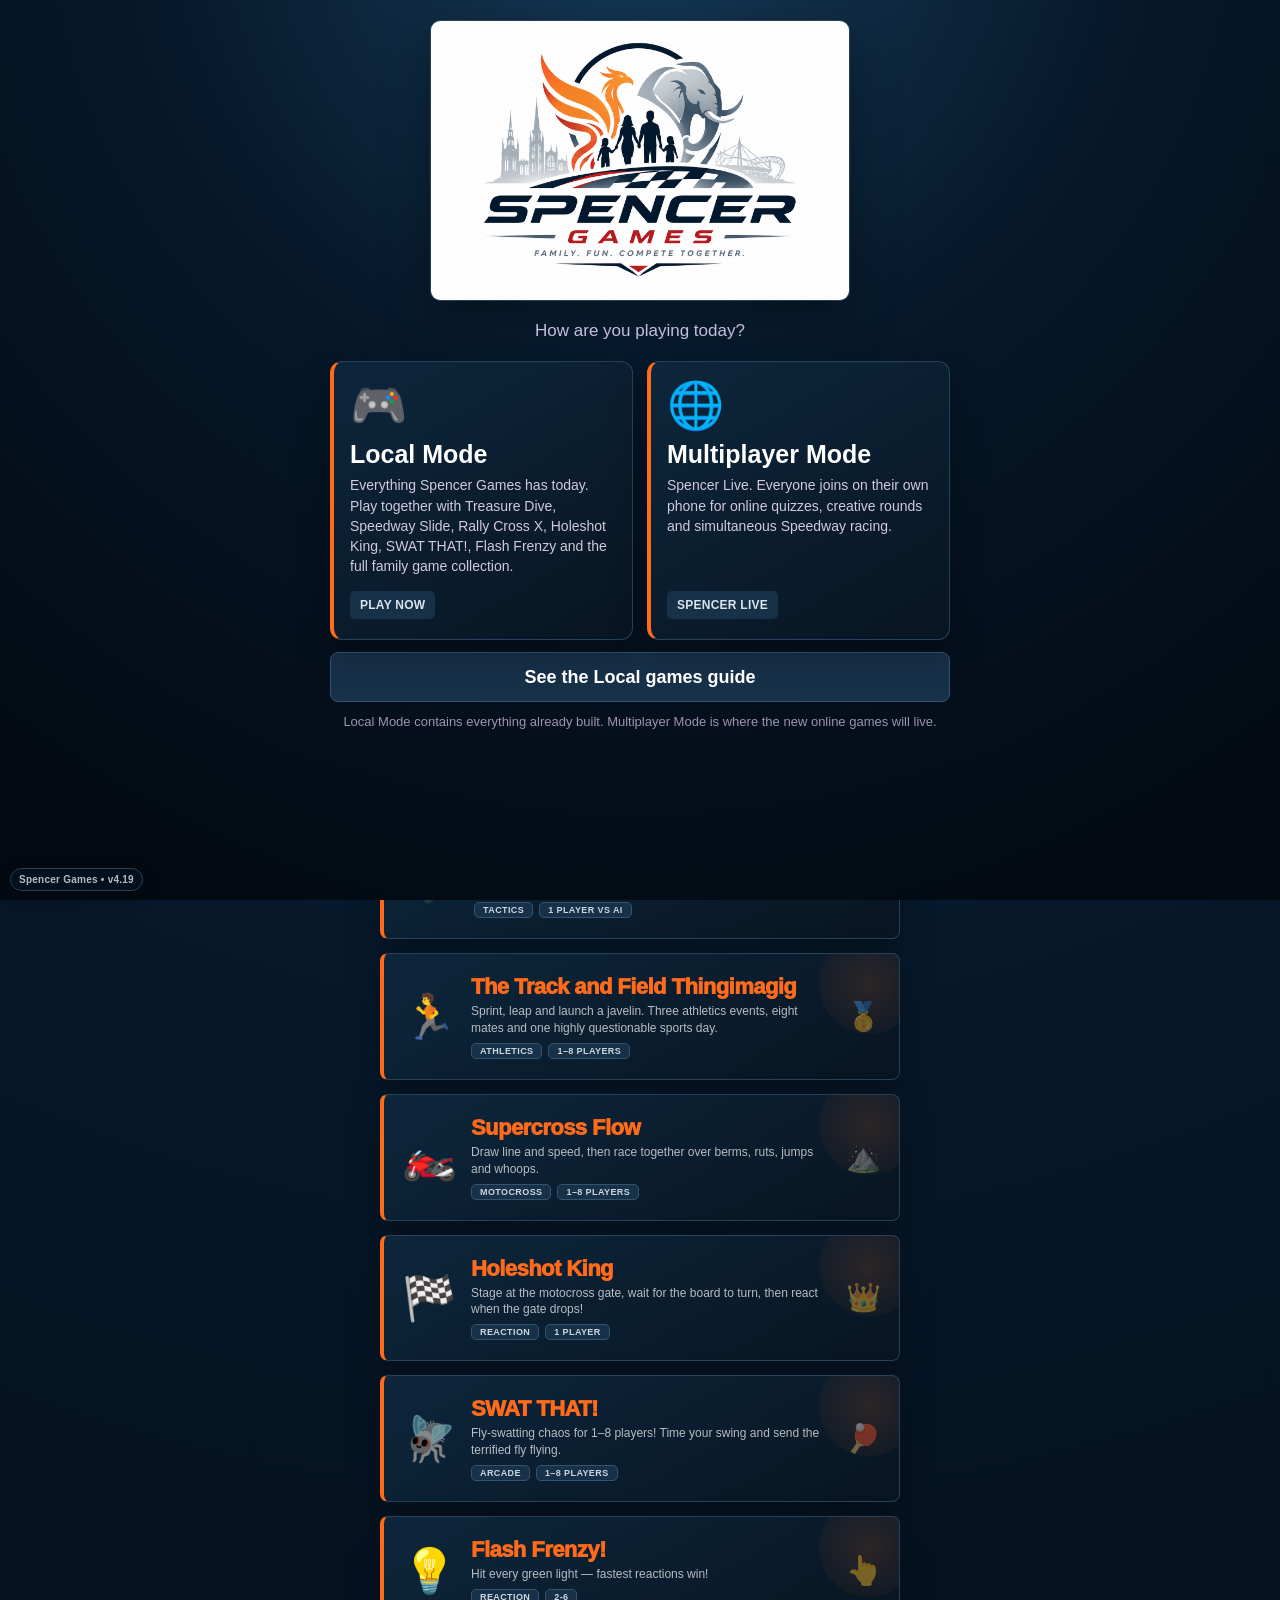
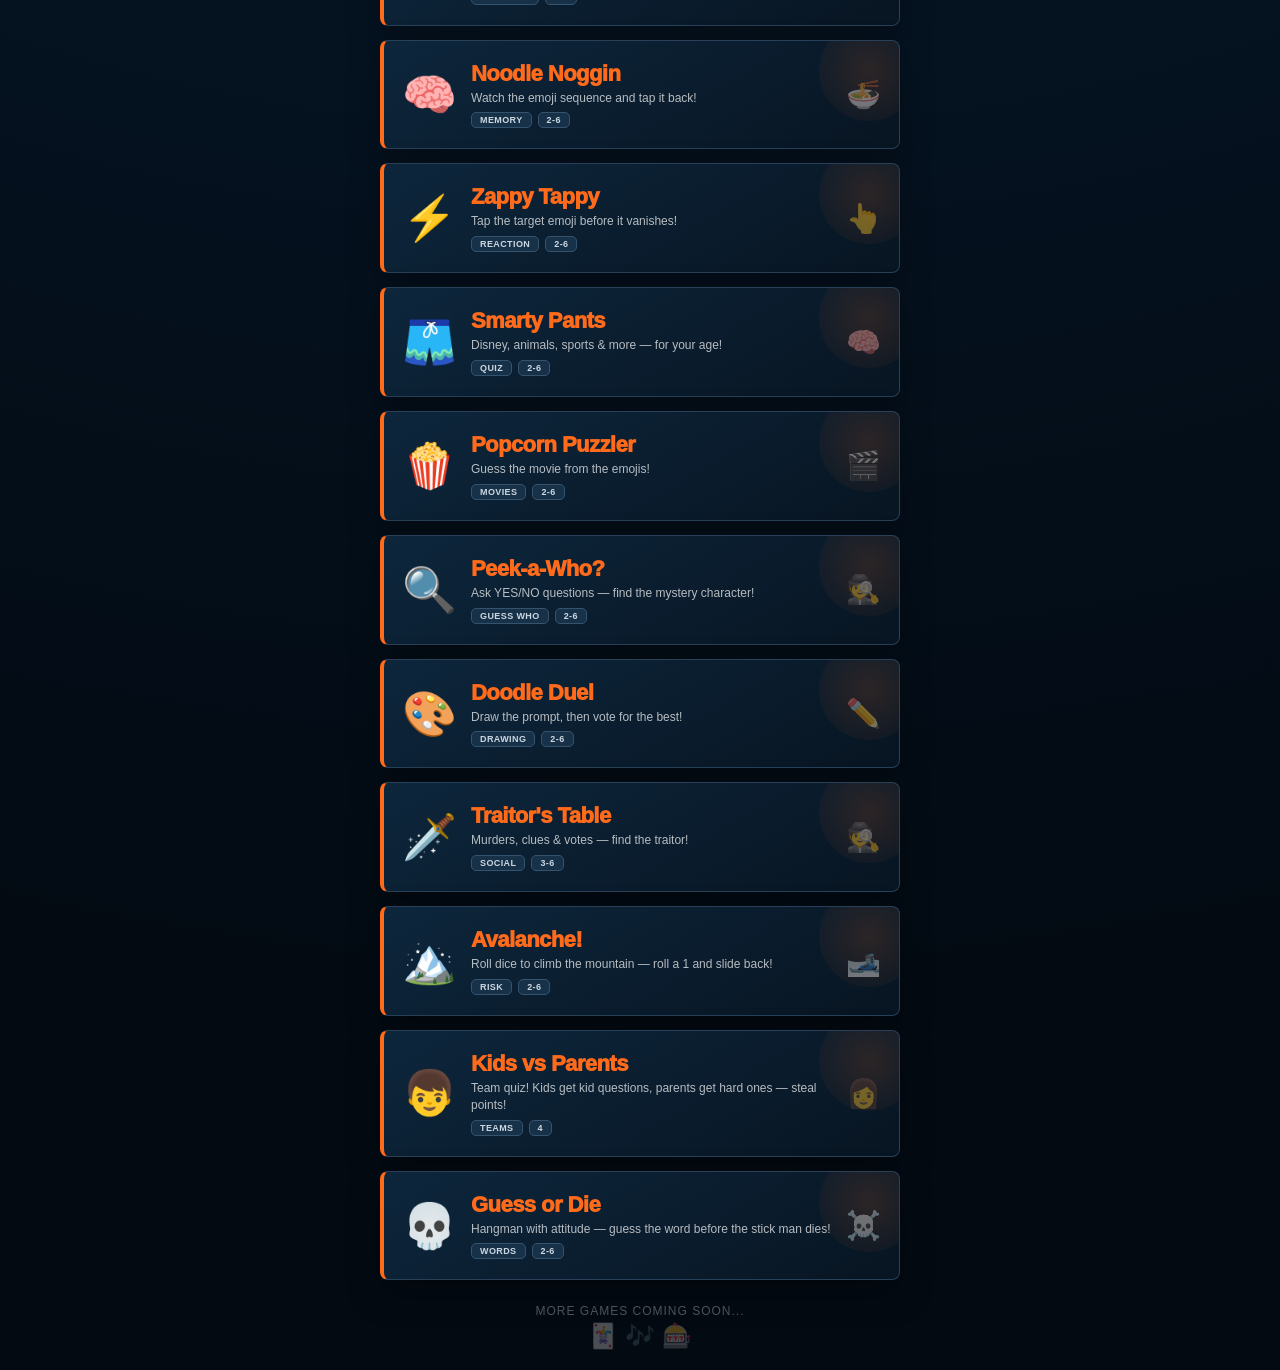
==== index.html @ 6707e75d "Add The Crucible optional nightmare ninth tank arena with elite AI and one-hit hull" ====
<!doctype html>
<html lang="en">
<head>
<meta charset="utf-8">
<meta name="viewport" content="width=device-width, initial-scale=1, viewport-fit=cover, user-scalable=no">
<meta name="apple-mobile-web-app-capable" content="yes">
<meta name="apple-mobile-web-app-status-bar-style" content="black-translucent">
<meta name="theme-color" content="#06182a">
<title>Spencer Games</title>
<style>
  html, body, #root { min-height: 100%; margin: 0; }
  html { background: #08051a; }
  body {
    min-height: 100vh;
    min-height: 100dvh;
    overflow-x: hidden;
    overscroll-behavior: none;
    -webkit-text-size-adjust: 100%;
    -webkit-tap-highlight-color: transparent;
    font-family: -apple-system, BlinkMacSystemFont, "Segoe UI", sans-serif;
  }
  button, input, textarea, select { font: inherit; }
  button { touch-action: manipulation; }
  #boot-status {
    position: fixed; inset: 0; display: grid; place-items: center;
    background: linear-gradient(180deg,#13072c,#08051a); color: white;
    z-index: 99999; font: 700 18px/1.4 -apple-system,BlinkMacSystemFont,"Segoe UI",sans-serif;
    text-align: center; padding: 24px;
  }
  #fatal-error {
    display: none; position: fixed; inset: 12px; overflow: auto; z-index: 100000;
    background: #2b0710; color: #fff; border: 2px solid #ff5a70; border-radius: 16px;
    padding: 18px; white-space: pre-wrap; font: 14px/1.45 ui-monospace,SFMono-Regular,Menlo,monospace;
  }
</style>

<style id="bb-guide-styles">
#bb-welcome,#bb-help-modal{position:fixed;inset:0;z-index:200000;background:linear-gradient(180deg,#13072c,#08051a 58%,#05030f);color:#fff;font-family:-apple-system,BlinkMacSystemFont,"Segoe UI",sans-serif;overflow:auto;padding:max(20px,env(safe-area-inset-top)) 16px max(28px,env(safe-area-inset-bottom))}
#bb-welcome * ,#bb-help-modal *{box-sizing:border-box}
.bb-guide-inner{max-width:620px;margin:0 auto}
.bb-guide-logo{text-align:center;font-weight:1000;font-size:clamp(38px,10vw,64px);letter-spacing:-2px;line-height:.95;margin:14px 0 8px}.bb-guide-logo span{color:#FFD740}
.bb-welcome-logo{display:block;width:min(100%,420px);height:auto;margin:0 auto 18px;border-radius:18px;box-shadow:0 8px 30px rgba(0,0,0,.38)}
.bb-guide-sub{text-align:center;color:#c7bddc;font-size:17px;line-height:1.45;margin:0 auto 18px;max-width:520px}
.bb-guide-card{background:rgba(255,255,255,.08);border:1px solid rgba(255,255,255,.12);border-radius:22px;padding:16px;margin:12px 0;box-shadow:0 12px 35px rgba(0,0,0,.25)}
.bb-guide-card h2,.bb-guide-card h3{margin:0 0 8px}.bb-guide-card p{color:#d4cce3;line-height:1.45;margin:6px 0}
.bb-how-grid{display:grid;grid-template-columns:repeat(3,1fr);gap:8px;text-align:center}.bb-how{background:rgba(255,255,255,.06);padding:12px 8px;border-radius:15px;font-size:13px;line-height:1.3}.bb-how b{display:block;color:#FFD740;margin:5px 0;font-size:14px}.bb-how .e{font-size:28px}
.bb-game-list{display:grid;gap:9px}.bb-game-rule{border-radius:16px;padding:12px;background:rgba(255,255,255,.055);border:1px solid rgba(255,255,255,.08)}.bb-game-rule strong{font-size:16px}.bb-game-rule small{display:block;color:#bdb4cd;margin-top:4px;line-height:1.35}
.bb-guide-btn{display:block;width:100%;border:0;border-radius:17px;padding:15px 16px;font:900 18px/1 -apple-system,BlinkMacSystemFont,"Segoe UI",sans-serif;cursor:pointer;touch-action:manipulation}.bb-guide-primary{background:linear-gradient(135deg,#FFD740,#FF8C00);color:#211300;box-shadow:0 8px 24px rgba(255,174,0,.25)}.bb-guide-secondary{background:#302447;color:#fff;margin-top:9px}
#bb-help-button{position:fixed;right:13px;bottom:max(13px,env(safe-area-inset-bottom));z-index:150000;width:48px;height:48px;border-radius:50%;border:2px solid rgba(255,255,255,.22);background:#6f3dd1;color:#fff;font:1000 24px/1 -apple-system,BlinkMacSystemFont,"Segoe UI",sans-serif;box-shadow:0 8px 24px rgba(0,0,0,.35);touch-action:manipulation}
.bb-close-row{position:sticky;top:0;display:flex;justify-content:flex-end;z-index:2}.bb-close{width:auto;padding:10px 14px;background:#3b2d55;color:#fff;font-size:15px}
 .bb-guide-note{font-size:13px;text-align:center;color:#9e94af;margin-top:12px}
.bb-mode-grid{display:grid;grid-template-columns:1fr 1fr;gap:14px;margin:18px 0 12px}.bb-mode-card{border:1px solid rgba(255,255,255,.14);border-radius:24px;padding:20px 16px;background:rgba(255,255,255,.07);color:#fff;text-align:left;cursor:pointer;min-height:190px;display:flex;flex-direction:column;justify-content:space-between;box-shadow:0 12px 36px rgba(0,0,0,.24)}.bb-mode-card:active{transform:scale(.985)}.bb-mode-icon{font-size:46px;line-height:1}.bb-mode-card h2{font-size:25px;margin:12px 0 6px}.bb-mode-card p{font-size:14px;line-height:1.45;color:#d2c9df;margin:0}.bb-mode-card.local{background:linear-gradient(145deg,rgba(0,212,255,.17),rgba(84,104,255,.16));border-color:rgba(71,196,255,.35)}.bb-mode-card.live{background:linear-gradient(145deg,rgba(255,215,64,.17),rgba(255,107,0,.15));border-color:rgba(255,190,64,.35)}.bb-mode-pill{display:inline-block;align-self:flex-start;margin-top:14px;border-radius:999px;padding:7px 10px;font-size:12px;font-weight:900;letter-spacing:.25px;background:rgba(255,255,255,.1)}
#bb-live-shell{display:none;position:fixed;inset:0;z-index:210000;background:linear-gradient(180deg,#13072c,#08051a 58%,#05030f);color:#fff;font-family:-apple-system,BlinkMacSystemFont,"Segoe UI",sans-serif;overflow:auto;padding:max(20px,env(safe-area-inset-top)) 16px max(28px,env(safe-area-inset-bottom))}#bb-live-shell *{box-sizing:border-box}.bb-live-hero{text-align:center;padding:8px 0 6px}.bb-live-mark{font-size:64px}.bb-live-title{font-size:clamp(36px,9vw,58px);font-weight:1000;letter-spacing:-1.5px;margin:8px 0 4px}.bb-live-title span{color:#FFD740}.bb-live-sub{color:#c7bddc;line-height:1.45;max-width:520px;margin:0 auto 18px}.bb-live-actions{display:grid;gap:10px}.bb-live-action{border-radius:18px;padding:16px;background:rgba(255,255,255,.07);border:1px solid rgba(255,255,255,.12)}.bb-live-action strong{display:block;font-size:18px;margin-bottom:4px}.bb-live-action small{color:#bfb5d0;line-height:1.4}.bb-soon{display:inline-block;background:#FFD740;color:#211300;font-weight:1000;border-radius:999px;padding:6px 10px;font-size:12px;margin-bottom:8px}
.bb-live-launch-grid{display:grid;grid-template-columns:1fr 1fr;gap:12px;margin-top:14px}.bb-live-launch{min-height:180px;border:1px solid rgba(255,255,255,.14);border-radius:20px;padding:18px;color:#fff;text-align:left;display:flex;flex-direction:column;align-items:flex-start;cursor:pointer}.bb-live-launch.host{background:linear-gradient(145deg,rgba(0,212,255,.2),rgba(84,104,255,.2))}.bb-live-launch.join{background:linear-gradient(145deg,rgba(255,215,64,.2),rgba(255,107,0,.18))}.bb-live-launch.speedway{grid-column:1/-1;min-height:132px;background:linear-gradient(145deg,rgba(255,107,26,.18),rgba(10,42,68,.55));border-color:rgba(255,107,26,.32)}.bb-live-launch-icon{font-size:38px}.bb-live-launch strong{font-size:21px;margin:9px 0 5px}.bb-live-launch small{color:#d2c9df;line-height:1.4;flex:1}.bb-live-launch b{margin-top:12px;font-size:13px;letter-spacing:.6px}
@media(max-width:560px){.bb-mode-grid,.bb-live-launch-grid{grid-template-columns:1fr}.bb-mode-card{min-height:155px}.bb-live-launch{min-height:145px}}
@media(max-width:430px){.bb-how-grid{grid-template-columns:1fr}.bb-how{display:grid;grid-template-columns:38px 90px 1fr;text-align:left;align-items:center}.bb-how b{margin:0}}
</style>


<style id="sg-intro-styles">
/* Spencer Games studio-style startup ident. Plays once per browser session. */
#sg-intro{
  position:fixed;inset:0;z-index:300000;display:grid;place-items:center;
  overflow:hidden;background:
    radial-gradient(circle at 29% 36%,rgba(255,118,0,.18),transparent 29%),
    radial-gradient(circle at 69% 42%,rgba(122,162,194,.13),transparent 31%),
    radial-gradient(circle at 50% 50%,#17243a 0%,#0a1222 43%,#03070f 100%);
  opacity:0;visibility:hidden;color:#fff;
  font-family:-apple-system,BlinkMacSystemFont,"Segoe UI",sans-serif;
}
#sg-intro.sg-intro-play{
  opacity:1;visibility:visible;
  animation:sgIntroOut .62s cubic-bezier(.55,.02,.35,1) 2.82s forwards;
}
#sg-intro::before{
  content:"";position:absolute;inset:-25%;opacity:.16;transform:perspective(600px) rotateX(67deg) translateY(22%);
  background-image:
    linear-gradient(rgba(255,255,255,.08) 1px,transparent 1px),
    linear-gradient(90deg,rgba(255,255,255,.08) 1px,transparent 1px);
  background-size:42px 42px;
  -webkit-mask-image:linear-gradient(to bottom,transparent,black 36%,black 72%,transparent);
  mask-image:linear-gradient(to bottom,transparent,black 36%,black 72%,transparent);
}
.sg-intro-stage{
  position:relative;width:min(92vw,860px);display:flex;flex-direction:column;align-items:center;
  transform:translateY(-1vh);isolation:isolate;
}
.sg-intro-logo{
  width:min(88vw,760px);height:auto;display:block;position:relative;z-index:4;
  opacity:0;clip-path:inset(0 100% 0 0);filter:blur(8px) drop-shadow(0 18px 28px rgba(0,0,0,.48));
}
.sg-intro-play .sg-intro-logo{
  animation:sgLogoReveal .86s cubic-bezier(.16,.78,.22,1) .68s forwards;
}
.sg-intro-tagline{
  position:relative;z-index:5;margin-top:clamp(12px,2.1vw,22px);padding-left:.34em;
  font-weight:800;font-size:clamp(10px,1.65vw,15px);letter-spacing:.34em;color:rgba(238,245,255,.84);
  white-space:nowrap;opacity:0;transform:translateY(8px);
  text-shadow:0 2px 14px rgba(0,0,0,.65);
}
.sg-intro-play .sg-intro-tagline{animation:sgTagIn .52s ease 1.48s forwards}
.sg-intro-line{
  position:absolute;z-index:6;left:-35vw;top:50%;width:28vw;min-width:220px;height:4px;border-radius:999px;
  background:linear-gradient(90deg,transparent,rgba(255,255,255,.95) 35%,#ff8b21 62%,#fff 82%,transparent);
  box-shadow:0 0 9px rgba(255,255,255,.95),0 0 28px rgba(255,112,0,.8),0 0 58px rgba(255,74,0,.35);
  transform:skewX(-24deg);opacity:0;
}
.sg-intro-play .sg-intro-line{animation:sgRaceLine .72s cubic-bezier(.08,.7,.18,1) .24s forwards}
.sg-intro-line::after{
  content:"";position:absolute;right:7%;top:-7px;width:34%;height:18px;border-radius:50%;
  background:rgba(255,125,20,.36);filter:blur(12px);
}
.sg-phoenix-flare,.sg-elephant-flare{
  position:absolute;z-index:2;border-radius:50%;pointer-events:none;opacity:0;filter:blur(16px);
}
.sg-phoenix-flare{
  left:17%;top:10%;width:38%;aspect-ratio:1;
  background:radial-gradient(circle,rgba(255,148,31,.52) 0%,rgba(255,76,0,.2) 35%,transparent 70%);
}
.sg-elephant-flare{
  right:12%;top:8%;width:36%;aspect-ratio:1;
  background:radial-gradient(circle,rgba(157,200,231,.3) 0%,rgba(75,121,163,.11) 39%,transparent 72%);
}
.sg-intro-play .sg-phoenix-flare{animation:sgFlare 1.05s ease .57s forwards}
.sg-intro-play .sg-elephant-flare{animation:sgFlare 1.05s ease .7s forwards}
.sg-intro-track{
  width:min(64vw,520px);height:2px;margin-top:clamp(12px,2vw,18px);position:relative;z-index:5;
  background:linear-gradient(90deg,transparent,rgba(255,255,255,.18),rgba(255,82,42,.64),rgba(255,255,255,.18),transparent);
  transform:scaleX(0);opacity:0;
}
.sg-intro-play .sg-intro-track{animation:sgTrackIn .52s ease 1.66s forwards}
@keyframes sgRaceLine{
  0%{left:-38vw;opacity:0;transform:skewX(-24deg) scaleX(.4)}
  12%{opacity:1}
  100%{left:112vw;opacity:0;transform:skewX(-24deg) scaleX(1.25)}
}
@keyframes sgLogoReveal{
  0%{opacity:0;clip-path:inset(0 100% 0 0);transform:scale(.965);filter:blur(8px) drop-shadow(0 18px 28px rgba(0,0,0,.48))}
  45%{opacity:1}
  100%{opacity:1;clip-path:inset(0 0 0 0);transform:scale(1);filter:drop-shadow(0 18px 28px rgba(0,0,0,.48))}
}
@keyframes sgTagIn{to{opacity:1;transform:translateY(0)}}
@keyframes sgTrackIn{to{opacity:1;transform:scaleX(1)}}
@keyframes sgFlare{
  0%{opacity:0;transform:scale(.35)}
  38%{opacity:1;transform:scale(1.03)}
  100%{opacity:.18;transform:scale(1.3)}
}
@keyframes sgIntroOut{
  0%{opacity:1;visibility:visible;transform:scale(1)}
  100%{opacity:0;visibility:hidden;transform:scale(1.035)}
}
@media(max-width:520px){
  .sg-intro-stage{width:96vw}.sg-intro-logo{width:94vw}.sg-intro-tagline{letter-spacing:.23em;padding-left:.23em}
}
@media(prefers-reduced-motion:reduce){
  #sg-intro.sg-intro-play{animation:sgIntroOut .2s linear .75s forwards}
  .sg-intro-play .sg-intro-logo{animation:sgSimpleIn .18s linear .06s forwards}
  .sg-intro-play .sg-intro-tagline{animation:sgTagIn .15s linear .16s forwards}
  .sg-intro-play .sg-intro-track{animation:sgTrackIn .15s linear .16s forwards}
  .sg-intro-line,.sg-phoenix-flare,.sg-elephant-flare{display:none}
  @keyframes sgSimpleIn{to{opacity:1;clip-path:inset(0);transform:none;filter:drop-shadow(0 14px 24px rgba(0,0,0,.42))}}
}
</style>

<style id="td-party-styles">

/* Treasure Dive v4.18 party experience. All styles deliberately scoped. */
.tdp-shell{min-height:100dvh;background:radial-gradient(circle at 50% -10%,#155978,#062942 50%,#041525);color:white;font-family:'Fredoka',system-ui,sans-serif;padding:clamp(12px,3vw,22px);padding-bottom:max(32px,env(safe-area-inset-bottom))}
.tdp-wrap{max-width:650px;margin:auto}.tdp-shell *{box-sizing:border-box}.tdp-header{text-align:center;margin:4px 0 14px}.tdp-header h1,.tdp-modes h1{font-family:'Lilita One',system-ui;font-size:clamp(25px,5vw,35px);color:#ffd447;margin:0}.tdp-header h1 span{color:#93f5ff}.tdp-header small{font-size:12px;color:#a8d6e4;font-weight:800}.tdp-muted{color:#b0c9d4;font-size:13px;line-height:1.5}.tdp-scoreboard{display:grid;grid-template-columns:repeat(2,minmax(0,1fr));gap:8px;margin-bottom:12px}.tdp-score{border:2px solid transparent;border-radius:12px;padding:10px;min-width:0;transition:background .2s}.tdp-score-top{display:flex;justify-content:space-between;align-items:center;font-size:13px;gap:4px}.tdp-score-top span{overflow:hidden;text-overflow:ellipsis;white-space:nowrap}.tdp-score-top b{font-size:21px;color:#fff}.tdp-progress{background:#17364d;height:6px;border-radius:10px;overflow:hidden;margin-top:8px}.tdp-progress>div{height:100%;border-radius:10px;transition:width .3s}.tdp-tide,.tdp-event-banner,.tdp-peek,.tdp-toast{border-radius:13px;padding:10px 12px;font-size:13px;font-weight:700;margin:9px 0;text-align:center}.tdp-tide{background:#346c8a;color:#fff}.tdp-event-banner{background:#50366e}.tdp-peek{background:#5c3274;color:white}.tdp-toast{background:#314963;color:#ffe9ad}.tdp-main{text-align:center;background:rgba(255,255,255,.055);border:1px solid rgba(255,255,255,.09);padding:16px;border-radius:20px}.tdp-avatar{font-size:55px;line-height:1.1}.tdp-turn h2{font-family:'Lilita One';font-size:25px;margin:6px 0}.tdp-powers{display:flex;flex-wrap:wrap;gap:6px;justify-content:center;margin:12px 0}.tdp-powers span{border-radius:999px;background:rgba(255,255,255,.14);padding:5px 10px;font-size:12px}.tdp-button{border:none;border-radius:14px;padding:13px 14px;min-height:47px;font-weight:850;cursor:pointer;touch-action:manipulation}.tdp-button:disabled{opacity:.35;cursor:not-allowed}.tdp-button:not(:disabled):active{transform:scale(.98)}.tdp-actions{display:flex;gap:9px;margin-top:17px}.tdp-actions .tdp-button{flex:1;min-width:0}.tdp-bag{background:rgba(255,215,0,.09);border:1px solid rgba(255,215,0,.21);padding:12px;border-radius:14px;margin:12px 0;text-align:left}.tdp-bag>div:first-child{display:flex;justify-content:space-between}.tdp-bag strong{font-size:20px;color:#ffd447}.tdp-treasure{display:flex;flex-wrap:wrap;gap:5px;margin-top:7px;font-size:23px}.tdp-last{margin:14px auto 6px;display:flex;flex-direction:column;align-items:center;gap:6px}.tdp-last .tdp-button{font-size:12px}.tdp-footnote{color:#a6c5d3;font-size:12px;line-height:1.4;margin-bottom:0}.tdp-shop-wrap{margin:16px 0}.tdp-shop{border-radius:16px;padding:12px;margin-top:9px;background:#0c324c;text-align:left}.tdp-shop h3{margin:0}.tdp-shop-item{display:flex;gap:11px;align-items:center;border-top:1px solid rgba(255,255,255,.11);padding:12px 0}.tdp-shop-icon{font-size:27px;min-width:36px}.tdp-shop-details{min-width:0;flex:1}.tdp-shop-details b{display:block;font-size:14px}.tdp-shop-details small{display:block;color:#bfd0dd;line-height:1.35;font-size:12px;margin-top:2px}.tdp-shop-item>.tdp-button{white-space:nowrap;font-size:12px;min-width:80px}.tdp-targets{display:flex;gap:5px;flex-wrap:wrap;margin-top:7px}.tdp-targets button{font-size:12px;border-radius:12px;border:1px solid #63869b;background:#123b54;color:white;padding:5px 7px}.tdp-targets button.selected{background:#a45ce6;border-color:#dcaeff}.tdp-special{text-align:center;background:linear-gradient(170deg,#1d5b75,#0d304e);border:1px solid #387894;padding:23px 17px;border-radius:20px;margin:12px 0;box-shadow:0 15px 30px rgba(0,0,0,.25)}.tdp-special h2{font-family:'Lilita One';font-size:clamp(22px,5vw,30px);color:#ffd447}.tdp-big-icon{font-size:60px;margin:8px}.tdp-award-row{display:flex;align-items:center;justify-content:space-between;gap:10px;border-radius:10px;background:rgba(255,255,255,.08);padding:10px 12px;margin:6px 0;text-align:left;font-size:13px}.tdp-award-row span{color:#ffd447}.tdp-footer{display:flex;align-items:center;justify-content:space-between;gap:10px;margin:15px 0;color:#91bfd3;font-size:11px}.tdp-footer button{background:none;border:none;color:#9cc4d7;padding:8px}.tdp-modes{text-align:center;display:flex;justify-content:center;align-items:flex-start}.tdp-modes .tdp-wrap{width:100%}.tdp-mode-grid{display:grid;grid-template-columns:1fr 1fr;gap:12px;margin:20px 0}.tdp-mode{border:2px solid rgba(255,255,255,.2);color:white;background:linear-gradient(155deg,#1a7595,#09364e);border-radius:18px;padding:19px 15px;min-height:188px;display:flex;flex-direction:column;align-items:flex-start;text-align:left;gap:12px;cursor:pointer}.tdp-mode strong{font-family:'Lilita One';font-size:23px;color:#ffd447}.tdp-mode span{font-size:14px;line-height:1.4}.tdp-mode em{font-size:10px;font-weight:800;color:#b2f1f8;font-style:normal;margin-top:auto}@media(max-width:480px){.tdp-shell{padding:11px}.tdp-mode-grid{grid-template-columns:1fr}.tdp-mode{min-height:135px;padding:16px}.tdp-actions .tdp-button{font-size:13px;padding:12px 7px}.tdp-score-top{font-size:11px}.tdp-score{padding:7px}.tdp-shop-item{gap:7px}.tdp-shop-item>.tdp-button{min-width:65px;padding:9px 5px}}

</style>
<link rel="stylesheet" href="assets/spencer-theme.css?v=4.19">
<script src="/version.js?v=4.19"></script>
</head>
<body class="sg-corporate">

<div id="sg-intro" aria-hidden="true">
  <div class="sg-intro-line"></div>
  <div class="sg-intro-stage">
    <div class="sg-phoenix-flare"></div>
    <div class="sg-elephant-flare"></div>
    <img class="sg-intro-logo" src="assets/spencer-games-intro.png?v=edgefix1" alt="">
    <div class="sg-intro-tagline">PLAY • CREATE • TOGETHER</div>
    <div class="sg-intro-track"></div>
  </div>
</div>
<script id="sg-intro-script">
(function(){
  var intro=document.getElementById('sg-intro');
  if(!intro)return;
  var played=false;
  try{played=sessionStorage.getItem('spencerGamesIntroPlayed')==='1';}catch(e){}
  if(played){intro.remove();return;}
  try{sessionStorage.setItem('spencerGamesIntroPlayed','1');}catch(e){}
  intro.classList.add('sg-intro-play');
  var reduced=window.matchMedia&&window.matchMedia('(prefers-reduced-motion: reduce)').matches;
  window.setTimeout(function(){if(intro&&intro.parentNode)intro.remove();},reduced?1100:3700);
})();
</script>

<style id="bb-swatthat-embed-style">body.bb-swatthat-active #bb-help-button,body.bb-swatthat-active #bb-home-button{display:none!important}</style>
<div id="root"></div>
<div id="boot-status">Opening Spencer Games…</div>
<pre id="fatal-error"></pre>
<script>
(function () {
  'use strict';
  const modules = Object.create(null);
  const cache = Object.create(null);
  const chunks = [];
  chunks.push = function (payload) {
    if (payload && payload[1]) Object.assign(modules, payload[1]);
    return Array.prototype.push.call(this, payload);
  };
  self.webpackChunk_jupyterlab_application_top = chunks;
  self.__bonkersModules = modules;
  self.__bonkersRequire = function requireModule(id) {
    if (cache[id]) return cache[id].exports;
    const factory = modules[id];
    if (!factory) throw new Error('Missing embedded module ' + id);
    const module = cache[id] = { exports: {} };
    factory(module, module.exports, requireModule);
    return module.exports;
  };
  self.__showBonkersError = function (error) {
    const box = document.getElementById('fatal-error');
    const boot = document.getElementById('boot-status');
    if (boot) boot.style.display = 'none';
    if (box) {
      box.style.display = 'block';
      box.textContent = 'Spencer Games could not start.\n\n' + (error && (error.stack || error.message) || String(error));
    }
  };
  addEventListener('error', function (event) { self.__showBonkersError(event.error || event.message); });
  addEventListener('unhandledrejection', function (event) { self.__showBonkersError(event.reason); });
})();
</script>
<script>/*! For license information please see 6540.51c00e890179a4832552.js.LICENSE.txt */
"use strict";(self["webpackChunk_jupyterlab_application_top"]=self["webpackChunk_jupyterlab_application_top"]||[]).push([[6540],{15287:(e,t)=>{var r=Symbol.for("react.element"),n=Symbol.for("react.portal"),o=Symbol.for("react.fragment"),u=Symbol.for("react.strict_mode"),a=Symbol.for("react.profiler"),c=Symbol.for("react.provider"),i=Symbol.for("react.context"),f=Symbol.for("react.forward_ref"),l=Symbol.for("react.suspense"),s=Symbol.for("react.memo"),p=Symbol.for("react.lazy"),y=Symbol.iterator;function d(e){if(null===e||"object"!==typeof e)return null;e=y&&e[y]||e["@@iterator"];return"function"===typeof e?e:null}var _={isMounted:function(){return!1},enqueueForceUpdate:function(){},enqueueReplaceState:function(){},enqueueSetState:function(){}},h=Object.assign,b={};function m(e,t,r){this.props=e;this.context=t;this.refs=b;this.updater=r||_}m.prototype.isReactComponent={};m.prototype.setState=function(e,t){if("object"!==typeof e&&"function"!==typeof e&&null!=e)throw Error("setState(...): takes an object of state variables to update or a function which returns an object of state variables.");this.updater.enqueueSetState(this,e,t,"setState")};m.prototype.forceUpdate=function(e){this.updater.enqueueForceUpdate(this,e,"forceUpdate")};function v(){}v.prototype=m.prototype;function S(e,t,r){this.props=e;this.context=t;this.refs=b;this.updater=r||_}var k=S.prototype=new v;k.constructor=S;h(k,m.prototype);k.isPureReactComponent=!0;var w=Array.isArray,E=Object.prototype.hasOwnProperty,$={current:null},R={key:!0,ref:!0,__self:!0,__source:!0};function C(e,t,n){var o,u={},a=null,c=null;if(null!=t)for(o in void 0!==t.ref&&(c=t.ref),void 0!==t.key&&(a=""+t.key),t)E.call(t,o)&&!R.hasOwnProperty(o)&&(u[o]=t[o]);var i=arguments.length-2;if(1===i)u.children=n;else if(1<i){for(var f=Array(i),l=0;l<i;l++)f[l]=arguments[l+2];u.children=f}if(e&&e.defaultProps)for(o in i=e.defaultProps,i)void 0===u[o]&&(u[o]=i[o]);return{$$typeof:r,type:e,key:a,ref:c,props:u,_owner:$.current}}function j(e,t){return{$$typeof:r,type:e.type,key:t,ref:e.ref,props:e.props,_owner:e._owner}}function g(e){return"object"===typeof e&&null!==e&&e.$$typeof===r}function O(e){var t={"=":"=0",":":"=2"};return"$"+e.replace(/[=:]/g,(function(e){return t[e]}))}var x=/\/+/g;function P(e,t){return"object"===typeof e&&null!==e&&null!=e.key?O(""+e.key):t.toString(36)}function I(e,t,o,u,a){var c=typeof e;if("undefined"===c||"boolean"===c)e=null;var i=!1;if(null===e)i=!0;else switch(c){case"string":case"number":i=!0;break;case"object":switch(e.$$typeof){case r:case n:i=!0}}if(i)return i=e,a=a(i),e=""===u?"."+P(i,0):u,w(a)?(o="",null!=e&&(o=e.replace(x,"$&/")+"/"),I(a,t,o,"",(function(e){return e}))):null!=a&&(g(a)&&(a=j(a,o+(!a.key||i&&i.key===a.key?"":(""+a.key).replace(x,"$&/")+"/")+e)),t.push(a)),1;i=0;u=""===u?".":u+":";if(w(e))for(var f=0;f<e.length;f++){c=e[f];var l=u+P(c,f);i+=I(c,t,o,l,a)}else if(l=d(e),"function"===typeof l)for(e=l.call(e),f=0;!(c=e.next()).done;)c=c.value,l=u+P(c,f++),i+=I(c,t,o,l,a);else if("object"===c)throw t=String(e),Error("Objects are not valid as a React child (found: "+("[object Object]"===t?"object with keys {"+Object.keys(e).join(", ")+"}":t)+"). If you meant to render a collection of children, use an array instead.");return i}function T(e,t,r){if(null==e)return e;var n=[],o=0;I(e,n,"","",(function(e){return t.call(r,e,o++)}));return n}function V(e){if(-1===e._status){var t=e._result;t=t();t.then((function(t){if(0===e._status||-1===e._status)e._status=1,e._result=t}),(function(t){if(0===e._status||-1===e._status)e._status=2,e._result=t}));-1===e._status&&(e._status=0,e._result=t)}if(1===e._status)return e._result.default;throw e._result}var A={current:null},D={transition:null},U={ReactCurrentDispatcher:A,ReactCurrentBatchConfig:D,ReactCurrentOwner:$};t.Children={map:T,forEach:function(e,t,r){T(e,(function(){t.apply(this,arguments)}),r)},count:function(e){var t=0;T(e,(function(){t++}));return t},toArray:function(e){return T(e,(function(e){return e}))||[]},only:function(e){if(!g(e))throw Error("React.Children.only expected to receive a single React element child.");return e}};t.Component=m;t.Fragment=o;t.Profiler=a;t.PureComponent=S;t.StrictMode=u;t.Suspense=l;t.__SECRET_INTERNALS_DO_NOT_USE_OR_YOU_WILL_BE_FIRED=U;t.cloneElement=function(e,t,n){if(null===e||void 0===e)throw Error("React.cloneElement(...): The argument must be a React element, but you passed "+e+".");var o=h({},e.props),u=e.key,a=e.ref,c=e._owner;if(null!=t){void 0!==t.ref&&(a=t.ref,c=$.current);void 0!==t.key&&(u=""+t.key);if(e.type&&e.type.defaultProps)var i=e.type.defaultProps;for(f in t)E.call(t,f)&&!R.hasOwnProperty(f)&&(o[f]=void 0===t[f]&&void 0!==i?i[f]:t[f])}var f=arguments.length-2;if(1===f)o.children=n;else if(1<f){i=Array(f);for(var l=0;l<f;l++)i[l]=arguments[l+2];o.children=i}return{$$typeof:r,type:e.type,key:u,ref:a,props:o,_owner:c}};t.createContext=function(e){e={$$typeof:i,_currentValue:e,_currentValue2:e,_threadCount:0,Provider:null,Consumer:null,_defaultValue:null,_globalName:null};e.Provider={$$typeof:c,_context:e};return e.Consumer=e};t.createElement=C;t.createFactory=function(e){var t=C.bind(null,e);t.type=e;return t};t.createRef=function(){return{current:null}};t.forwardRef=function(e){return{$$typeof:f,render:e}};t.isValidElement=g;t.lazy=function(e){return{$$typeof:p,_payload:{_status:-1,_result:e},_init:V}};t.memo=function(e,t){return{$$typeof:s,type:e,compare:void 0===t?null:t}};t.startTransition=function(e){var t=D.transition;D.transition={};try{e()}finally{D.transition=t}};t.unstable_act=function(){throw Error("act(...) is not supported in production builds of React.")};t.useCallback=function(e,t){return A.current.useCallback(e,t)};t.useContext=function(e){return A.current.useContext(e)};t.useDebugValue=function(){};t.useDeferredValue=function(e){return A.current.useDeferredValue(e)};t.useEffect=function(e,t){return A.current.useEffect(e,t)};t.useId=function(){return A.current.useId()};t.useImperativeHandle=function(e,t,r){return A.current.useImperativeHandle(e,t,r)};t.useInsertionEffect=function(e,t){return A.current.useInsertionEffect(e,t)};t.useLayoutEffect=function(e,t){return A.current.useLayoutEffect(e,t)};t.useMemo=function(e,t){return A.current.useMemo(e,t)};t.useReducer=function(e,t,r){return A.current.useReducer(e,t,r)};t.useRef=function(e){return A.current.useRef(e)};t.useState=function(e){return A.current.useState(e)};t.useSyncExternalStore=function(e,t,r){return A.current.useSyncExternalStore(e,t,r)};t.useTransition=function(){return A.current.useTransition()};t.version="18.2.0"},96540:(e,t,r)=>{if(true){e.exports=r(15287)}else{}}}]);</script>
<script>/*! For license information please see 961.29c067b15a524e556eed.js.LICENSE.txt */
"use strict";(self["webpackChunk_jupyterlab_application_top"]=self["webpackChunk_jupyterlab_application_top"]||[]).push([[961],{22551:(e,n,t)=>{var r=t(44914),l=t(69982);function a(e){for(var n="https://reactjs.org/docs/error-decoder.html?invariant="+e,t=1;t<arguments.length;t++)n+="&args[]="+encodeURIComponent(arguments[t]);return"Minified React error #"+e+"; visit "+n+" for the full message or use the non-minified dev environment for full errors and additional helpful warnings."}var u=new Set,i={};function o(e,n){s(e,n);s(e+"Capture",n)}function s(e,n){i[e]=n;for(e=0;e<n.length;e++)u.add(n[e])}var c=!("undefined"===typeof window||"undefined"===typeof window.document||"undefined"===typeof window.document.createElement),f=Object.prototype.hasOwnProperty,d=/^[:A-Z_a-z\u00C0-\u00D6\u00D8-\u00F6\u00F8-\u02FF\u0370-\u037D\u037F-\u1FFF\u200C-\u200D\u2070-\u218F\u2C00-\u2FEF\u3001-\uD7FF\uF900-\uFDCF\uFDF0-\uFFFD][:A-Z_a-z\u00C0-\u00D6\u00D8-\u00F6\u00F8-\u02FF\u0370-\u037D\u037F-\u1FFF\u200C-\u200D\u2070-\u218F\u2C00-\u2FEF\u3001-\uD7FF\uF900-\uFDCF\uFDF0-\uFFFD\-.0-9\u00B7\u0300-\u036F\u203F-\u2040]*$/,p={},m={};function h(e){if(f.call(m,e))return!0;if(f.call(p,e))return!1;if(d.test(e))return m[e]=!0;p[e]=!0;return!1}function g(e,n,t,r){if(null!==t&&0===t.type)return!1;switch(typeof n){case"function":case"symbol":return!0;case"boolean":if(r)return!1;if(null!==t)return!t.acceptsBooleans;e=e.toLowerCase().slice(0,5);return"data-"!==e&&"aria-"!==e;default:return!1}}function v(e,n,t,r){if(null===n||"undefined"===typeof n||g(e,n,t,r))return!0;if(r)return!1;if(null!==t)switch(t.type){case 3:return!n;case 4:return!1===n;case 5:return isNaN(n);case 6:return isNaN(n)||1>n}return!1}function y(e,n,t,r,l,a,u){this.acceptsBooleans=2===n||3===n||4===n;this.attributeName=r;this.attributeNamespace=l;this.mustUseProperty=t;this.propertyName=e;this.type=n;this.sanitizeURL=a;this.removeEmptyString=u}var b={};"children dangerouslySetInnerHTML defaultValue defaultChecked innerHTML suppressContentEditableWarning suppressHydrationWarning style".split(" ").forEach((function(e){b[e]=new y(e,0,!1,e,null,!1,!1)}));[["acceptCharset","accept-charset"],["className","class"],["htmlFor","for"],["httpEquiv","http-equiv"]].forEach((function(e){var n=e[0];b[n]=new y(n,1,!1,e[1],null,!1,!1)}));["contentEditable","draggable","spellCheck","value"].forEach((function(e){b[e]=new y(e,2,!1,e.toLowerCase(),null,!1,!1)}));["autoReverse","externalResourcesRequired","focusable","preserveAlpha"].forEach((function(e){b[e]=new y(e,2,!1,e,null,!1,!1)}));"allowFullScreen async autoFocus autoPlay controls default defer disabled disablePictureInPicture disableRemotePlayback formNoValidate hidden loop noModule noValidate open playsInline readOnly required reversed scoped seamless itemScope".split(" ").forEach((function(e){b[e]=new y(e,3,!1,e.toLowerCase(),null,!1,!1)}));["checked","multiple","muted","selected"].forEach((function(e){b[e]=new y(e,3,!0,e,null,!1,!1)}));["capture","download"].forEach((function(e){b[e]=new y(e,4,!1,e,null,!1,!1)}));["cols","rows","size","span"].forEach((function(e){b[e]=new y(e,6,!1,e,null,!1,!1)}));["rowSpan","start"].forEach((function(e){b[e]=new y(e,5,!1,e.toLowerCase(),null,!1,!1)}));var k=/[\-:]([a-z])/g;function w(e){return e[1].toUpperCase()}"accent-height alignment-baseline arabic-form baseline-shift cap-height clip-path clip-rule color-interpolation color-interpolation-filters color-profile color-rendering dominant-baseline enable-background fill-opacity fill-rule flood-color flood-opacity font-family font-size font-size-adjust font-stretch font-style font-variant font-weight glyph-name glyph-orientation-horizontal glyph-orientation-vertical horiz-adv-x horiz-origin-x image-rendering letter-spacing lighting-color marker-end marker-mid marker-start overline-position overline-thickness paint-order panose-1 pointer-events rendering-intent shape-rendering stop-color stop-opacity strikethrough-position strikethrough-thickness stroke-dasharray stroke-dashoffset stroke-linecap stroke-linejoin stroke-miterlimit stroke-opacity stroke-width text-anchor text-decoration text-rendering underline-position underline-thickness unicode-bidi unicode-range units-per-em v-alphabetic v-hanging v-ideographic v-mathematical vector-effect vert-adv-y vert-origin-x vert-origin-y word-spacing writing-mode xmlns:xlink x-height".split(" ").forEach((function(e){var n=e.replace(k,w);b[n]=new y(n,1,!1,e,null,!1,!1)}));"xlink:actuate xlink:arcrole xlink:role xlink:show xlink:title xlink:type".split(" ").forEach((function(e){var n=e.replace(k,w);b[n]=new y(n,1,!1,e,"http://www.w3.org/1999/xlink",!1,!1)}));["xml:base","xml:lang","xml:space"].forEach((function(e){var n=e.replace(k,w);b[n]=new y(n,1,!1,e,"http://www.w3.org/XML/1998/namespace",!1,!1)}));["tabIndex","crossOrigin"].forEach((function(e){b[e]=new y(e,1,!1,e.toLowerCase(),null,!1,!1)}));b.xlinkHref=new y("xlinkHref",1,!1,"xlink:href","http://www.w3.org/1999/xlink",!0,!1);["src","href","action","formAction"].forEach((function(e){b[e]=new y(e,1,!1,e.toLowerCase(),null,!0,!0)}));function S(e,n,t,r){var l=b.hasOwnProperty(n)?b[n]:null;if(null!==l?0!==l.type:r||!(2<n.length)||"o"!==n[0]&&"O"!==n[0]||"n"!==n[1]&&"N"!==n[1])v(n,t,l,r)&&(t=null),r||null===l?h(n)&&(null===t?e.removeAttribute(n):e.setAttribute(n,""+t)):l.mustUseProperty?e[l.propertyName]=null===t?3===l.type?!1:"":t:(n=l.attributeName,r=l.attributeNamespace,null===t?e.removeAttribute(n):(l=l.type,t=3===l||4===l&&!0===t?"":""+t,r?e.setAttributeNS(r,n,t):e.setAttribute(n,t)))}var x=r.__SECRET_INTERNALS_DO_NOT_USE_OR_YOU_WILL_BE_FIRED,E=Symbol.for("react.element"),C=Symbol.for("react.portal"),_=Symbol.for("react.fragment"),N=Symbol.for("react.strict_mode"),z=Symbol.for("react.profiler"),P=Symbol.for("react.provider"),T=Symbol.for("react.context"),L=Symbol.for("react.forward_ref"),M=Symbol.for("react.suspense"),F=Symbol.for("react.suspense_list"),D=Symbol.for("react.memo"),R=Symbol.for("react.lazy");Symbol.for("react.scope");Symbol.for("react.debug_trace_mode");var O=Symbol.for("react.offscreen");Symbol.for("react.legacy_hidden");Symbol.for("react.cache");Symbol.for("react.tracing_marker");var I=Symbol.iterator;function U(e){if(null===e||"object"!==typeof e)return null;e=I&&e[I]||e["@@iterator"];return"function"===typeof e?e:null}var V=Object.assign,A;function B(e){if(void 0===A)try{throw Error()}catch(t){var n=t.stack.trim().match(/\n( *(at )?)/);A=n&&n[1]||""}return"\n"+A+e}var H=!1;function W(e,n){if(!e||H)return"";H=!0;var t=Error.prepareStackTrace;Error.prepareStackTrace=void 0;try{if(n)if(n=function(){throw Error()},Object.defineProperty(n.prototype,"props",{set:function(){throw Error()}}),"object"===typeof Reflect&&Reflect.construct){try{Reflect.construct(n,[])}catch(s){var r=s}Reflect.construct(e,[],n)}else{try{n.call()}catch(s){r=s}e.call(n.prototype)}else{try{throw Error()}catch(s){r=s}e()}}catch(s){if(s&&r&&"string"===typeof s.stack){for(var l=s.stack.split("\n"),a=r.stack.split("\n"),u=l.length-1,i=a.length-1;1<=u&&0<=i&&l[u]!==a[i];)i--;for(;1<=u&&0<=i;u--,i--)if(l[u]!==a[i]){if(1!==u||1!==i){do{if(u--,i--,0>i||l[u]!==a[i]){var o="\n"+l[u].replace(" at new "," at ");e.displayName&&o.includes("<anonymous>")&&(o=o.replace("<anonymous>",e.displayName));return o}}while(1<=u&&0<=i)}break}}}finally{H=!1,Error.prepareStackTrace=t}return(e=e?e.displayName||e.name:"")?B(e):""}function Q(e){switch(e.tag){case 5:return B(e.type);case 16:return B("Lazy");case 13:return B("Suspense");case 19:return B("SuspenseList");case 0:case 2:case 15:return e=W(e.type,!1),e;case 11:return e=W(e.type.render,!1),e;case 1:return e=W(e.type,!0),e;default:return""}}function j(e){if(null==e)return null;if("function"===typeof e)return e.displayName||e.name||null;if("string"===typeof e)return e;switch(e){case _:return"Fragment";case C:return"Portal";case z:return"Profiler";case N:return"StrictMode";case M:return"Suspense";case F:return"SuspenseList"}if("object"===typeof e)switch(e.$$typeof){case T:return(e.displayName||"Context")+".Consumer";case P:return(e._context.displayName||"Context")+".Provider";case L:var n=e.render;e=e.displayName;e||(e=n.displayName||n.name||"",e=""!==e?"ForwardRef("+e+")":"ForwardRef");return e;case D:return n=e.displayName||null,null!==n?n:j(e.type)||"Memo";case R:n=e._payload;e=e._init;try{return j(e(n))}catch(t){}}return null}function $(e){var n=e.type;switch(e.tag){case 24:return"Cache";case 9:return(n.displayName||"Context")+".Consumer";case 10:return(n._context.displayName||"Context")+".Provider";case 18:return"DehydratedFragment";case 11:return e=n.render,e=e.displayName||e.name||"",n.displayName||(""!==e?"ForwardRef("+e+")":"ForwardRef");case 7:return"Fragment";case 5:return n;case 4:return"Portal";case 3:return"Root";case 6:return"Text";case 16:return j(n);case 8:return n===N?"StrictMode":"Mode";case 22:return"Offscreen";case 12:return"Profiler";case 21:return"Scope";case 13:return"Suspense";case 19:return"SuspenseList";case 25:return"TracingMarker";case 1:case 0:case 17:case 2:case 14:case 15:if("function"===typeof n)return n.displayName||n.name||null;if("string"===typeof n)return n}return null}function K(e){switch(typeof e){case"boolean":case"number":case"string":case"undefined":return e;case"object":return e;default:return""}}function q(e){var n=e.type;return(e=e.nodeName)&&"input"===e.toLowerCase()&&("checkbox"===n||"radio"===n)}function Y(e){var n=q(e)?"checked":"value",t=Object.getOwnPropertyDescriptor(e.constructor.prototype,n),r=""+e[n];if(!e.hasOwnProperty(n)&&"undefined"!==typeof t&&"function"===typeof t.get&&"function"===typeof t.set){var l=t.get,a=t.set;Object.defineProperty(e,n,{configurable:!0,get:function(){return l.call(this)},set:function(e){r=""+e;a.call(this,e)}});Object.defineProperty(e,n,{enumerable:t.enumerable});return{getValue:function(){return r},setValue:function(e){r=""+e},stopTracking:function(){e._valueTracker=null;delete e[n]}}}}function X(e){e._valueTracker||(e._valueTracker=Y(e))}function G(e){if(!e)return!1;var n=e._valueTracker;if(!n)return!0;var t=n.getValue();var r="";e&&(r=q(e)?e.checked?"true":"false":e.value);e=r;return e!==t?(n.setValue(e),!0):!1}function Z(e){e=e||("undefined"!==typeof document?document:void 0);if("undefined"===typeof e)return null;try{return e.activeElement||e.body}catch(n){return e.body}}function J(e,n){var t=n.checked;return V({},n,{defaultChecked:void 0,defaultValue:void 0,value:void 0,checked:null!=t?t:e._wrapperState.initialChecked})}function ee(e,n){var t=null==n.defaultValue?"":n.defaultValue,r=null!=n.checked?n.checked:n.defaultChecked;t=K(null!=n.value?n.value:t);e._wrapperState={initialChecked:r,initialValue:t,controlled:"checkbox"===n.type||"radio"===n.type?null!=n.checked:null!=n.value}}function ne(e,n){n=n.checked;null!=n&&S(e,"checked",n,!1)}function te(e,n){ne(e,n);var t=K(n.value),r=n.type;if(null!=t)if("number"===r){if(0===t&&""===e.value||e.value!=t)e.value=""+t}else e.value!==""+t&&(e.value=""+t);else if("submit"===r||"reset"===r){e.removeAttribute("value");return}n.hasOwnProperty("value")?le(e,n.type,t):n.hasOwnProperty("defaultValue")&&le(e,n.type,K(n.defaultValue));null==n.checked&&null!=n.defaultChecked&&(e.defaultChecked=!!n.defaultChecked)}function re(e,n,t){if(n.hasOwnProperty("value")||n.hasOwnProperty("defaultValue")){var r=n.type;if(!("submit"!==r&&"reset"!==r||void 0!==n.value&&null!==n.value))return;n=""+e._wrapperState.initialValue;t||n===e.value||(e.value=n);e.defaultValue=n}t=e.name;""!==t&&(e.name="");e.defaultChecked=!!e._wrapperState.initialChecked;""!==t&&(e.name=t)}function le(e,n,t){if("number"!==n||Z(e.ownerDocument)!==e)null==t?e.defaultValue=""+e._wrapperState.initialValue:e.defaultValue!==""+t&&(e.defaultValue=""+t)}var ae=Array.isArray;function ue(e,n,t,r){e=e.options;if(n){n={};for(var l=0;l<t.length;l++)n["$"+t[l]]=!0;for(t=0;t<e.length;t++)l=n.hasOwnProperty("$"+e[t].value),e[t].selected!==l&&(e[t].selected=l),l&&r&&(e[t].defaultSelected=!0)}else{t=""+K(t);n=null;for(l=0;l<e.length;l++){if(e[l].value===t){e[l].selected=!0;r&&(e[l].defaultSelected=!0);return}null!==n||e[l].disabled||(n=e[l])}null!==n&&(n.selected=!0)}}function ie(e,n){if(null!=n.dangerouslySetInnerHTML)throw Error(a(91));return V({},n,{value:void 0,defaultValue:void 0,children:""+e._wrapperState.initialValue})}function oe(e,n){var t=n.value;if(null==t){t=n.children;n=n.defaultValue;if(null!=t){if(null!=n)throw Error(a(92));if(ae(t)){if(1<t.length)throw Error(a(93));t=t[0]}n=t}null==n&&(n="");t=n}e._wrapperState={initialValue:K(t)}}function se(e,n){var t=K(n.value),r=K(n.defaultValue);null!=t&&(t=""+t,t!==e.value&&(e.value=t),null==n.defaultValue&&e.defaultValue!==t&&(e.defaultValue=t));null!=r&&(e.defaultValue=""+r)}function ce(e){var n=e.textContent;n===e._wrapperState.initialValue&&""!==n&&null!==n&&(e.value=n)}function fe(e){switch(e){case"svg":return"http://www.w3.org/2000/svg";case"math":return"http://www.w3.org/1998/Math/MathML";default:return"http://www.w3.org/1999/xhtml"}}function de(e,n){return null==e||"http://www.w3.org/1999/xhtml"===e?fe(n):"http://www.w3.org/2000/svg"===e&&"foreignObject"===n?"http://www.w3.org/1999/xhtml":e}var pe,me=function(e){return"undefined"!==typeof MSApp&&MSApp.execUnsafeLocalFunction?function(n,t,r,l){MSApp.execUnsafeLocalFunction((function(){return e(n,t,r,l)}))}:e}((function(e,n){if("http://www.w3.org/2000/svg"!==e.namespaceURI||"innerHTML"in e)e.innerHTML=n;else{pe=pe||document.createElement("div");pe.innerHTML="<svg>"+n.valueOf().toString()+"</svg>";for(n=pe.firstChild;e.firstChild;)e.removeChild(e.firstChild);for(;n.firstChild;)e.appendChild(n.firstChild)}}));function he(e,n){if(n){var t=e.firstChild;if(t&&t===e.lastChild&&3===t.nodeType){t.nodeValue=n;return}}e.textContent=n}var ge={animationIterationCount:!0,aspectRatio:!0,borderImageOutset:!0,borderImageSlice:!0,borderImageWidth:!0,boxFlex:!0,boxFlexGroup:!0,boxOrdinalGroup:!0,columnCount:!0,columns:!0,flex:!0,flexGrow:!0,flexPositive:!0,flexShrink:!0,flexNegative:!0,flexOrder:!0,gridArea:!0,gridRow:!0,gridRowEnd:!0,gridRowSpan:!0,gridRowStart:!0,gridColumn:!0,gridColumnEnd:!0,gridColumnSpan:!0,gridColumnStart:!0,fontWeight:!0,lineClamp:!0,lineHeight:!0,opacity:!0,order:!0,orphans:!0,tabSize:!0,widows:!0,zIndex:!0,zoom:!0,fillOpacity:!0,floodOpacity:!0,stopOpacity:!0,strokeDasharray:!0,strokeDashoffset:!0,strokeMiterlimit:!0,strokeOpacity:!0,strokeWidth:!0},ve=["Webkit","ms","Moz","O"];Object.keys(ge).forEach((function(e){ve.forEach((function(n){n=n+e.charAt(0).toUpperCase()+e.substring(1);ge[n]=ge[e]}))}));function ye(e,n,t){return null==n||"boolean"===typeof n||""===n?"":t||"number"!==typeof n||0===n||ge.hasOwnProperty(e)&&ge[e]?(""+n).trim():n+"px"}function be(e,n){e=e.style;for(var t in n)if(n.hasOwnProperty(t)){var r=0===t.indexOf("--"),l=ye(t,n[t],r);"float"===t&&(t="cssFloat");r?e.setProperty(t,l):e[t]=l}}var ke=V({menuitem:!0},{area:!0,base:!0,br:!0,col:!0,embed:!0,hr:!0,img:!0,input:!0,keygen:!0,link:!0,meta:!0,param:!0,source:!0,track:!0,wbr:!0});function we(e,n){if(n){if(ke[e]&&(null!=n.children||null!=n.dangerouslySetInnerHTML))throw Error(a(137,e));if(null!=n.dangerouslySetInnerHTML){if(null!=n.children)throw Error(a(60));if("object"!==typeof n.dangerouslySetInnerHTML||!("__html"in n.dangerouslySetInnerHTML))throw Error(a(61))}if(null!=n.style&&"object"!==typeof n.style)throw Error(a(62))}}function Se(e,n){if(-1===e.indexOf("-"))return"string"===typeof n.is;switch(e){case"annotation-xml":case"color-profile":case"font-face":case"font-face-src":case"font-face-uri":case"font-face-format":case"font-face-name":case"missing-glyph":return!1;default:return!0}}var xe=null;function Ee(e){e=e.target||e.srcElement||window;e.correspondingUseElement&&(e=e.correspondingUseElement);return 3===e.nodeType?e.parentNode:e}var Ce=null,_e=null,Ne=null;function ze(e){if(e=Bl(e)){if("function"!==typeof Ce)throw Error(a(280));var n=e.stateNode;n&&(n=Wl(n),Ce(e.stateNode,e.type,n))}}function Pe(e){_e?Ne?Ne.push(e):Ne=[e]:_e=e}function Te(){if(_e){var e=_e,n=Ne;Ne=_e=null;ze(e);if(n)for(e=0;e<n.length;e++)ze(n[e])}}function Le(e,n){return e(n)}function Me(){}var Fe=!1;function De(e,n,t){if(Fe)return e(n,t);Fe=!0;try{return Le(e,n,t)}finally{if(Fe=!1,null!==_e||null!==Ne)Me(),Te()}}function Re(e,n){var t=e.stateNode;if(null===t)return null;var r=Wl(t);if(null===r)return null;t=r[n];e:switch(n){case"onClick":case"onClickCapture":case"onDoubleClick":case"onDoubleClickCapture":case"onMouseDown":case"onMouseDownCapture":case"onMouseMove":case"onMouseMoveCapture":case"onMouseUp":case"onMouseUpCapture":case"onMouseEnter":(r=!r.disabled)||(e=e.type,r=!("button"===e||"input"===e||"select"===e||"textarea"===e));e=!r;break e;default:e=!1}if(e)return null;if(t&&"function"!==typeof t)throw Error(a(231,n,typeof t));return t}var Oe=!1;if(c)try{var Ie={};Object.defineProperty(Ie,"passive",{get:function(){Oe=!0}});window.addEventListener("test",Ie,Ie);window.removeEventListener("test",Ie,Ie)}catch(Ic){Oe=!1}function Ue(e,n,t,r,l,a,u,i,o){var s=Array.prototype.slice.call(arguments,3);try{n.apply(t,s)}catch(c){this.onError(c)}}var Ve=!1,Ae=null,Be=!1,He=null,We={onError:function(e){Ve=!0;Ae=e}};function Qe(e,n,t,r,l,a,u,i,o){Ve=!1;Ae=null;Ue.apply(We,arguments)}function je(e,n,t,r,l,u,i,o,s){Qe.apply(this,arguments);if(Ve){if(Ve){var c=Ae;Ve=!1;Ae=null}else throw Error(a(198));Be||(Be=!0,He=c)}}function $e(e){var n=e,t=e;if(e.alternate)for(;n.return;)n=n.return;else{e=n;do{n=e,0!==(n.flags&4098)&&(t=n.return),e=n.return}while(e)}return 3===n.tag?t:null}function Ke(e){if(13===e.tag){var n=e.memoizedState;null===n&&(e=e.alternate,null!==e&&(n=e.memoizedState));if(null!==n)return n.dehydrated}return null}function qe(e){if($e(e)!==e)throw Error(a(188))}function Ye(e){var n=e.alternate;if(!n){n=$e(e);if(null===n)throw Error(a(188));return n!==e?null:e}for(var t=e,r=n;;){var l=t.return;if(null===l)break;var u=l.alternate;if(null===u){r=l.return;if(null!==r){t=r;continue}break}if(l.child===u.child){for(u=l.child;u;){if(u===t)return qe(l),e;if(u===r)return qe(l),n;u=u.sibling}throw Error(a(188))}if(t.return!==r.return)t=l,r=u;else{for(var i=!1,o=l.child;o;){if(o===t){i=!0;t=l;r=u;break}if(o===r){i=!0;r=l;t=u;break}o=o.sibling}if(!i){for(o=u.child;o;){if(o===t){i=!0;t=u;r=l;break}if(o===r){i=!0;r=u;t=l;break}o=o.sibling}if(!i)throw Error(a(189))}}if(t.alternate!==r)throw Error(a(190))}if(3!==t.tag)throw Error(a(188));return t.stateNode.current===t?e:n}function Xe(e){e=Ye(e);return null!==e?Ge(e):null}function Ge(e){if(5===e.tag||6===e.tag)return e;for(e=e.child;null!==e;){var n=Ge(e);if(null!==n)return n;e=e.sibling}return null}var Ze=l.unstable_scheduleCallback,Je=l.unstable_cancelCallback,en=l.unstable_shouldYield,nn=l.unstable_requestPaint,tn=l.unstable_now,rn=l.unstable_getCurrentPriorityLevel,ln=l.unstable_ImmediatePriority,an=l.unstable_UserBlockingPriority,un=l.unstable_NormalPriority,on=l.unstable_LowPriority,sn=l.unstable_IdlePriority,cn=null,fn=null;function dn(e){if(fn&&"function"===typeof fn.onCommitFiberRoot)try{fn.onCommitFiberRoot(cn,e,void 0,128===(e.current.flags&128))}catch(n){}}var pn=Math.clz32?Math.clz32:gn,mn=Math.log,hn=Math.LN2;function gn(e){e>>>=0;return 0===e?32:31-(mn(e)/hn|0)|0}var vn=64,yn=4194304;function bn(e){switch(e&-e){case 1:return 1;case 2:return 2;case 4:return 4;case 8:return 8;case 16:return 16;case 32:return 32;case 64:case 128:case 256:case 512:case 1024:case 2048:case 4096:case 8192:case 16384:case 32768:case 65536:case 131072:case 262144:case 524288:case 1048576:case 2097152:return e&4194240;case 4194304:case 8388608:case 16777216:case 33554432:case 67108864:return e&130023424;case 134217728:return 134217728;case 268435456:return 268435456;case 536870912:return 536870912;case 1073741824:return 1073741824;default:return e}}function kn(e,n){var t=e.pendingLanes;if(0===t)return 0;var r=0,l=e.suspendedLanes,a=e.pingedLanes,u=t&268435455;if(0!==u){var i=u&~l;0!==i?r=bn(i):(a&=u,0!==a&&(r=bn(a)))}else u=t&~l,0!==u?r=bn(u):0!==a&&(r=bn(a));if(0===r)return 0;if(0!==n&&n!==r&&0===(n&l)&&(l=r&-r,a=n&-n,l>=a||16===l&&0!==(a&4194240)))return n;0!==(r&4)&&(r|=t&16);n=e.entangledLanes;if(0!==n)for(e=e.entanglements,n&=r;0<n;)t=31-pn(n),l=1<<t,r|=e[t],n&=~l;return r}function wn(e,n){switch(e){case 1:case 2:case 4:return n+250;case 8:case 16:case 32:case 64:case 128:case 256:case 512:case 1024:case 2048:case 4096:case 8192:case 16384:case 32768:case 65536:case 131072:case 262144:case 524288:case 1048576:case 2097152:return n+5e3;case 4194304:case 8388608:case 16777216:case 33554432:case 67108864:return-1;case 134217728:case 268435456:case 536870912:case 1073741824:return-1;default:return-1}}function Sn(e,n){for(var t=e.suspendedLanes,r=e.pingedLanes,l=e.expirationTimes,a=e.pendingLanes;0<a;){var u=31-pn(a),i=1<<u,o=l[u];if(-1===o){if(0===(i&t)||0!==(i&r))l[u]=wn(i,n)}else o<=n&&(e.expiredLanes|=i);a&=~i}}function xn(e){e=e.pendingLanes&-1073741825;return 0!==e?e:e&1073741824?1073741824:0}function En(){var e=vn;vn<<=1;0===(vn&4194240)&&(vn=64);return e}function Cn(e){for(var n=[],t=0;31>t;t++)n.push(e);return n}function _n(e,n,t){e.pendingLanes|=n;536870912!==n&&(e.suspendedLanes=0,e.pingedLanes=0);e=e.eventTimes;n=31-pn(n);e[n]=t}function Nn(e,n){var t=e.pendingLanes&~n;e.pendingLanes=n;e.suspendedLanes=0;e.pingedLanes=0;e.expiredLanes&=n;e.mutableReadLanes&=n;e.entangledLanes&=n;n=e.entanglements;var r=e.eventTimes;for(e=e.expirationTimes;0<t;){var l=31-pn(t),a=1<<l;n[l]=0;r[l]=-1;e[l]=-1;t&=~a}}function zn(e,n){var t=e.entangledLanes|=n;for(e=e.entanglements;t;){var r=31-pn(t),l=1<<r;l&n|e[r]&n&&(e[r]|=n);t&=~l}}var Pn=0;function Tn(e){e&=-e;return 1<e?4<e?0!==(e&268435455)?16:536870912:4:1}var Ln,Mn,Fn,Dn,Rn,On=!1,In=[],Un=null,Vn=null,An=null,Bn=new Map,Hn=new Map,Wn=[],Qn="mousedown mouseup touchcancel touchend touchstart auxclick dblclick pointercancel pointerdown pointerup dragend dragstart drop compositionend compositionstart keydown keypress keyup input textInput copy cut paste click change contextmenu reset submit".split(" ");function jn(e,n){switch(e){case"focusin":case"focusout":Un=null;break;case"dragenter":case"dragleave":Vn=null;break;case"mouseover":case"mouseout":An=null;break;case"pointerover":case"pointerout":Bn.delete(n.pointerId);break;case"gotpointercapture":case"lostpointercapture":Hn.delete(n.pointerId)}}function $n(e,n,t,r,l,a){if(null===e||e.nativeEvent!==a)return e={blockedOn:n,domEventName:t,eventSystemFlags:r,nativeEvent:a,targetContainers:[l]},null!==n&&(n=Bl(n),null!==n&&Mn(n)),e;e.eventSystemFlags|=r;n=e.targetContainers;null!==l&&-1===n.indexOf(l)&&n.push(l);return e}function Kn(e,n,t,r,l){switch(n){case"focusin":return Un=$n(Un,e,n,t,r,l),!0;case"dragenter":return Vn=$n(Vn,e,n,t,r,l),!0;case"mouseover":return An=$n(An,e,n,t,r,l),!0;case"pointerover":var a=l.pointerId;Bn.set(a,$n(Bn.get(a)||null,e,n,t,r,l));return!0;case"gotpointercapture":return a=l.pointerId,Hn.set(a,$n(Hn.get(a)||null,e,n,t,r,l)),!0}return!1}function qn(e){var n=Al(e.target);if(null!==n){var t=$e(n);if(null!==t)if(n=t.tag,13===n){if(n=Ke(t),null!==n){e.blockedOn=n;Rn(e.priority,(function(){Fn(t)}));return}}else if(3===n&&t.stateNode.current.memoizedState.isDehydrated){e.blockedOn=3===t.tag?t.stateNode.containerInfo:null;return}}e.blockedOn=null}function Yn(e){if(null!==e.blockedOn)return!1;for(var n=e.targetContainers;0<n.length;){var t=ut(e.domEventName,e.eventSystemFlags,n[0],e.nativeEvent);if(null===t){t=e.nativeEvent;var r=new t.constructor(t.type,t);xe=r;t.target.dispatchEvent(r);xe=null}else return n=Bl(t),null!==n&&Mn(n),e.blockedOn=t,!1;n.shift()}return!0}function Xn(e,n,t){Yn(e)&&t.delete(n)}function Gn(){On=!1;null!==Un&&Yn(Un)&&(Un=null);null!==Vn&&Yn(Vn)&&(Vn=null);null!==An&&Yn(An)&&(An=null);Bn.forEach(Xn);Hn.forEach(Xn)}function Zn(e,n){e.blockedOn===n&&(e.blockedOn=null,On||(On=!0,l.unstable_scheduleCallback(l.unstable_NormalPriority,Gn)))}function Jn(e){function n(n){return Zn(n,e)}if(0<In.length){Zn(In[0],e);for(var t=1;t<In.length;t++){var r=In[t];r.blockedOn===e&&(r.blockedOn=null)}}null!==Un&&Zn(Un,e);null!==Vn&&Zn(Vn,e);null!==An&&Zn(An,e);Bn.forEach(n);Hn.forEach(n);for(t=0;t<Wn.length;t++)r=Wn[t],r.blockedOn===e&&(r.blockedOn=null);for(;0<Wn.length&&(t=Wn[0],null===t.blockedOn);)qn(t),null===t.blockedOn&&Wn.shift()}var et=x.ReactCurrentBatchConfig,nt=!0;function tt(e,n,t,r){var l=Pn,a=et.transition;et.transition=null;try{Pn=1,lt(e,n,t,r)}finally{Pn=l,et.transition=a}}function rt(e,n,t,r){var l=Pn,a=et.transition;et.transition=null;try{Pn=4,lt(e,n,t,r)}finally{Pn=l,et.transition=a}}function lt(e,n,t,r){if(nt){var l=ut(e,n,t,r);if(null===l)dl(e,n,r,at,t),jn(e,r);else if(Kn(l,e,n,t,r))r.stopPropagation();else if(jn(e,r),n&4&&-1<Qn.indexOf(e)){for(;null!==l;){var a=Bl(l);null!==a&&Ln(a);a=ut(e,n,t,r);null===a&&dl(e,n,r,at,t);if(a===l)break;l=a}null!==l&&r.stopPropagation()}else dl(e,n,r,null,t)}}var at=null;function ut(e,n,t,r){at=null;e=Ee(r);e=Al(e);if(null!==e)if(n=$e(e),null===n)e=null;else if(t=n.tag,13===t){e=Ke(n);if(null!==e)return e;e=null}else if(3===t){if(n.stateNode.current.memoizedState.isDehydrated)return 3===n.tag?n.stateNode.containerInfo:null;e=null}else n!==e&&(e=null);at=e;return null}function it(e){switch(e){case"cancel":case"click":case"close":case"contextmenu":case"copy":case"cut":case"auxclick":case"dblclick":case"dragend":case"dragstart":case"drop":case"focusin":case"focusout":case"input":case"invalid":case"keydown":case"keypress":case"keyup":case"mousedown":case"mouseup":case"paste":case"pause":case"play":case"pointercancel":case"pointerdown":case"pointerup":case"ratechange":case"reset":case"resize":case"seeked":case"submit":case"touchcancel":case"touchend":case"touchstart":case"volumechange":case"change":case"selectionchange":case"textInput":case"compositionstart":case"compositionend":case"compositionupdate":case"beforeblur":case"afterblur":case"beforeinput":case"blur":case"fullscreenchange":case"focus":case"hashchange":case"popstate":case"select":case"selectstart":return 1;case"drag":case"dragenter":case"dragexit":case"dragleave":case"dragover":case"mousemove":case"mouseout":case"mouseover":case"pointermove":case"pointerout":case"pointerover":case"scroll":case"toggle":case"touchmove":case"wheel":case"mouseenter":case"mouseleave":case"pointerenter":case"pointerleave":return 4;case"message":switch(rn()){case ln:return 1;case an:return 4;case un:case on:return 16;case sn:return 536870912;default:return 16}default:return 16}}var ot=null,st=null,ct=null;function ft(){if(ct)return ct;var e,n=st,t=n.length,r,l="value"in ot?ot.value:ot.textContent,a=l.length;for(e=0;e<t&&n[e]===l[e];e++);var u=t-e;for(r=1;r<=u&&n[t-r]===l[a-r];r++);return ct=l.slice(e,1<r?1-r:void 0)}function dt(e){var n=e.keyCode;"charCode"in e?(e=e.charCode,0===e&&13===n&&(e=13)):e=n;10===e&&(e=13);return 32<=e||13===e?e:0}function pt(){return!0}function mt(){return!1}function ht(e){function n(n,t,r,l,a){this._reactName=n;this._targetInst=r;this.type=t;this.nativeEvent=l;this.target=a;this.currentTarget=null;for(var u in e)e.hasOwnProperty(u)&&(n=e[u],this[u]=n?n(l):l[u]);this.isDefaultPrevented=(null!=l.defaultPrevented?l.defaultPrevented:!1===l.returnValue)?pt:mt;this.isPropagationStopped=mt;return this}V(n.prototype,{preventDefault:function(){this.defaultPrevented=!0;var e=this.nativeEvent;e&&(e.preventDefault?e.preventDefault():"unknown"!==typeof e.returnValue&&(e.returnValue=!1),this.isDefaultPrevented=pt)},stopPropagation:function(){var e=this.nativeEvent;e&&(e.stopPropagation?e.stopPropagation():"unknown"!==typeof e.cancelBubble&&(e.cancelBubble=!0),this.isPropagationStopped=pt)},persist:function(){},isPersistent:pt});return n}var gt={eventPhase:0,bubbles:0,cancelable:0,timeStamp:function(e){return e.timeStamp||Date.now()},defaultPrevented:0,isTrusted:0},vt=ht(gt),yt=V({},gt,{view:0,detail:0}),bt=ht(yt),kt,wt,St,xt=V({},yt,{screenX:0,screenY:0,clientX:0,clientY:0,pageX:0,pageY:0,ctrlKey:0,shiftKey:0,altKey:0,metaKey:0,getModifierState:Vt,button:0,buttons:0,relatedTarget:function(e){return void 0===e.relatedTarget?e.fromElement===e.srcElement?e.toElement:e.fromElement:e.relatedTarget},movementX:function(e){if("movementX"in e)return e.movementX;e!==St&&(St&&"mousemove"===e.type?(kt=e.screenX-St.screenX,wt=e.screenY-St.screenY):wt=kt=0,St=e);return kt},movementY:function(e){return"movementY"in e?e.movementY:wt}}),Et=ht(xt),Ct=V({},xt,{dataTransfer:0}),_t=ht(Ct),Nt=V({},yt,{relatedTarget:0}),zt=ht(Nt),Pt=V({},gt,{animationName:0,elapsedTime:0,pseudoElement:0}),Tt=ht(Pt),Lt=V({},gt,{clipboardData:function(e){return"clipboardData"in e?e.clipboardData:window.clipboardData}}),Mt=ht(Lt),Ft=V({},gt,{data:0}),Dt=ht(Ft),Rt={Esc:"Escape",Spacebar:" ",Left:"ArrowLeft",Up:"ArrowUp",Right:"ArrowRight",Down:"ArrowDown",Del:"Delete",Win:"OS",Menu:"ContextMenu",Apps:"ContextMenu",Scroll:"ScrollLock",MozPrintableKey:"Unidentified"},Ot={8:"Backspace",9:"Tab",12:"Clear",13:"Enter",16:"Shift",17:"Control",18:"Alt",19:"Pause",20:"CapsLock",27:"Escape",32:" ",33:"PageUp",34:"PageDown",35:"End",36:"Home",37:"ArrowLeft",38:"ArrowUp",39:"ArrowRight",40:"ArrowDown",45:"Insert",46:"Delete",112:"F1",113:"F2",114:"F3",115:"F4",116:"F5",117:"F6",118:"F7",119:"F8",120:"F9",121:"F10",122:"F11",123:"F12",144:"NumLock",145:"ScrollLock",224:"Meta"},It={Alt:"altKey",Control:"ctrlKey",Meta:"metaKey",Shift:"shiftKey"};function Ut(e){var n=this.nativeEvent;return n.getModifierState?n.getModifierState(e):(e=It[e])?!!n[e]:!1}function Vt(){return Ut}var At=V({},yt,{key:function(e){if(e.key){var n=Rt[e.key]||e.key;if("Unidentified"!==n)return n}return"keypress"===e.type?(e=dt(e),13===e?"Enter":String.fromCharCode(e)):"keydown"===e.type||"keyup"===e.type?Ot[e.keyCode]||"Unidentified":""},code:0,location:0,ctrlKey:0,shiftKey:0,altKey:0,metaKey:0,repeat:0,locale:0,getModifierState:Vt,charCode:function(e){return"keypress"===e.type?dt(e):0},keyCode:function(e){return"keydown"===e.type||"keyup"===e.type?e.keyCode:0},which:function(e){return"keypress"===e.type?dt(e):"keydown"===e.type||"keyup"===e.type?e.keyCode:0}}),Bt=ht(At),Ht=V({},xt,{pointerId:0,width:0,height:0,pressure:0,tangentialPressure:0,tiltX:0,tiltY:0,twist:0,pointerType:0,isPrimary:0}),Wt=ht(Ht),Qt=V({},yt,{touches:0,targetTouches:0,changedTouches:0,altKey:0,metaKey:0,ctrlKey:0,shiftKey:0,getModifierState:Vt}),jt=ht(Qt),$t=V({},gt,{propertyName:0,elapsedTime:0,pseudoElement:0}),Kt=ht($t),qt=V({},xt,{deltaX:function(e){return"deltaX"in e?e.deltaX:"wheelDeltaX"in e?-e.wheelDeltaX:0},deltaY:function(e){return"deltaY"in e?e.deltaY:"wheelDeltaY"in e?-e.wheelDeltaY:"wheelDelta"in e?-e.wheelDelta:0},deltaZ:0,deltaMode:0}),Yt=ht(qt),Xt=[9,13,27,32],Gt=c&&"CompositionEvent"in window,Zt=null;c&&"documentMode"in document&&(Zt=document.documentMode);var Jt=c&&"TextEvent"in window&&!Zt,er=c&&(!Gt||Zt&&8<Zt&&11>=Zt),nr=String.fromCharCode(32),tr=!1;function rr(e,n){switch(e){case"keyup":return-1!==Xt.indexOf(n.keyCode);case"keydown":return 229!==n.keyCode;case"keypress":case"mousedown":case"focusout":return!0;default:return!1}}function lr(e){e=e.detail;return"object"===typeof e&&"data"in e?e.data:null}var ar=!1;function ur(e,n){switch(e){case"compositionend":return lr(n);case"keypress":if(32!==n.which)return null;tr=!0;return nr;case"textInput":return e=n.data,e===nr&&tr?null:e;default:return null}}function ir(e,n){if(ar)return"compositionend"===e||!Gt&&rr(e,n)?(e=ft(),ct=st=ot=null,ar=!1,e):null;switch(e){case"paste":return null;case"keypress":if(!(n.ctrlKey||n.altKey||n.metaKey)||n.ctrlKey&&n.altKey){if(n.char&&1<n.char.length)return n.char;if(n.which)return String.fromCharCode(n.which)}return null;case"compositionend":return er&&"ko"!==n.locale?null:n.data;default:return null}}var or={color:!0,date:!0,datetime:!0,"datetime-local":!0,email:!0,month:!0,number:!0,password:!0,range:!0,search:!0,tel:!0,text:!0,time:!0,url:!0,week:!0};function sr(e){var n=e&&e.nodeName&&e.nodeName.toLowerCase();return"input"===n?!!or[e.type]:"textarea"===n?!0:!1}function cr(e,n,t,r){Pe(r);n=ml(n,"onChange");0<n.length&&(t=new vt("onChange","change",null,t,r),e.push({event:t,listeners:n}))}var fr=null,dr=null;function pr(e){ul(e,0)}function mr(e){var n=Hl(e);if(G(n))return e}function hr(e,n){if("change"===e)return n}var gr=!1;if(c){var vr;if(c){var yr="oninput"in document;if(!yr){var br=document.createElement("div");br.setAttribute("oninput","return;");yr="function"===typeof br.oninput}vr=yr}else vr=!1;gr=vr&&(!document.documentMode||9<document.documentMode)}function kr(){fr&&(fr.detachEvent("onpropertychange",wr),dr=fr=null)}function wr(e){if("value"===e.propertyName&&mr(dr)){var n=[];cr(n,dr,e,Ee(e));De(pr,n)}}function Sr(e,n,t){"focusin"===e?(kr(),fr=n,dr=t,fr.attachEvent("onpropertychange",wr)):"focusout"===e&&kr()}function xr(e){if("selectionchange"===e||"keyup"===e||"keydown"===e)return mr(dr)}function Er(e,n){if("click"===e)return mr(n)}function Cr(e,n){if("input"===e||"change"===e)return mr(n)}function _r(e,n){return e===n&&(0!==e||1/e===1/n)||e!==e&&n!==n}var Nr="function"===typeof Object.is?Object.is:_r;function zr(e,n){if(Nr(e,n))return!0;if("object"!==typeof e||null===e||"object"!==typeof n||null===n)return!1;var t=Object.keys(e),r=Object.keys(n);if(t.length!==r.length)return!1;for(r=0;r<t.length;r++){var l=t[r];if(!f.call(n,l)||!Nr(e[l],n[l]))return!1}return!0}function Pr(e){for(;e&&e.firstChild;)e=e.firstChild;return e}function Tr(e,n){var t=Pr(e);e=0;for(var r;t;){if(3===t.nodeType){r=e+t.textContent.length;if(e<=n&&r>=n)return{node:t,offset:n-e};e=r}e:{for(;t;){if(t.nextSibling){t=t.nextSibling;break e}t=t.parentNode}t=void 0}t=Pr(t)}}function Lr(e,n){return e&&n?e===n?!0:e&&3===e.nodeType?!1:n&&3===n.nodeType?Lr(e,n.parentNode):"contains"in e?e.contains(n):e.compareDocumentPosition?!!(e.compareDocumentPosition(n)&16):!1:!1}function Mr(){for(var e=window,n=Z();n instanceof e.HTMLIFrameElement;){try{var t="string"===typeof n.contentWindow.location.href}catch(r){t=!1}if(t)e=n.contentWindow;else break;n=Z(e.document)}return n}function Fr(e){var n=e&&e.nodeName&&e.nodeName.toLowerCase();return n&&("input"===n&&("text"===e.type||"search"===e.type||"tel"===e.type||"url"===e.type||"password"===e.type)||"textarea"===n||"true"===e.contentEditable)}function Dr(e){var n=Mr(),t=e.focusedElem,r=e.selectionRange;if(n!==t&&t&&t.ownerDocument&&Lr(t.ownerDocument.documentElement,t)){if(null!==r&&Fr(t))if(n=r.start,e=r.end,void 0===e&&(e=n),"selectionStart"in t)t.selectionStart=n,t.selectionEnd=Math.min(e,t.value.length);else if(e=(n=t.ownerDocument||document)&&n.defaultView||window,e.getSelection){e=e.getSelection();var l=t.textContent.length,a=Math.min(r.start,l);r=void 0===r.end?a:Math.min(r.end,l);!e.extend&&a>r&&(l=r,r=a,a=l);l=Tr(t,a);var u=Tr(t,r);l&&u&&(1!==e.rangeCount||e.anchorNode!==l.node||e.anchorOffset!==l.offset||e.focusNode!==u.node||e.focusOffset!==u.offset)&&(n=n.createRange(),n.setStart(l.node,l.offset),e.removeAllRanges(),a>r?(e.addRange(n),e.extend(u.node,u.offset)):(n.setEnd(u.node,u.offset),e.addRange(n)))}n=[];for(e=t;e=e.parentNode;)1===e.nodeType&&n.push({element:e,left:e.scrollLeft,top:e.scrollTop});"function"===typeof t.focus&&t.focus();for(t=0;t<n.length;t++)e=n[t],e.element.scrollLeft=e.left,e.element.scrollTop=e.top}}var Rr=c&&"documentMode"in document&&11>=document.documentMode,Or=null,Ir=null,Ur=null,Vr=!1;function Ar(e,n,t){var r=t.window===t?t.document:9===t.nodeType?t:t.ownerDocument;Vr||null==Or||Or!==Z(r)||(r=Or,"selectionStart"in r&&Fr(r)?r={start:r.selectionStart,end:r.selectionEnd}:(r=(r.ownerDocument&&r.ownerDocument.defaultView||window).getSelection(),r={anchorNode:r.anchorNode,anchorOffset:r.anchorOffset,focusNode:r.focusNode,focusOffset:r.focusOffset}),Ur&&zr(Ur,r)||(Ur=r,r=ml(Ir,"onSelect"),0<r.length&&(n=new vt("onSelect","select",null,n,t),e.push({event:n,listeners:r}),n.target=Or)))}function Br(e,n){var t={};t[e.toLowerCase()]=n.toLowerCase();t["Webkit"+e]="webkit"+n;t["Moz"+e]="moz"+n;return t}var Hr={animationend:Br("Animation","AnimationEnd"),animationiteration:Br("Animation","AnimationIteration"),animationstart:Br("Animation","AnimationStart"),transitionend:Br("Transition","TransitionEnd")},Wr={},Qr={};c&&(Qr=document.createElement("div").style,"AnimationEvent"in window||(delete Hr.animationend.animation,delete Hr.animationiteration.animation,delete Hr.animationstart.animation),"TransitionEvent"in window||delete Hr.transitionend.transition);function jr(e){if(Wr[e])return Wr[e];if(!Hr[e])return e;var n=Hr[e],t;for(t in n)if(n.hasOwnProperty(t)&&t in Qr)return Wr[e]=n[t];return e}var $r=jr("animationend"),Kr=jr("animationiteration"),qr=jr("animationstart"),Yr=jr("transitionend"),Xr=new Map,Gr="abort auxClick cancel canPlay canPlayThrough click close contextMenu copy cut drag dragEnd dragEnter dragExit dragLeave dragOver dragStart drop durationChange emptied encrypted ended error gotPointerCapture input invalid keyDown keyPress keyUp load loadedData loadedMetadata loadStart lostPointerCapture mouseDown mouseMove mouseOut mouseOver mouseUp paste pause play playing pointerCancel pointerDown pointerMove pointerOut pointerOver pointerUp progress rateChange reset resize seeked seeking stalled submit suspend timeUpdate touchCancel touchEnd touchStart volumeChange scroll toggle touchMove waiting wheel".split(" ");function Zr(e,n){Xr.set(e,n);o(n,[e])}for(var Jr=0;Jr<Gr.length;Jr++){var el=Gr[Jr],nl=el.toLowerCase(),tl=el[0].toUpperCase()+el.slice(1);Zr(nl,"on"+tl)}Zr($r,"onAnimationEnd");Zr(Kr,"onAnimationIteration");Zr(qr,"onAnimationStart");Zr("dblclick","onDoubleClick");Zr("focusin","onFocus");Zr("focusout","onBlur");Zr(Yr,"onTransitionEnd");s("onMouseEnter",["mouseout","mouseover"]);s("onMouseLeave",["mouseout","mouseover"]);s("onPointerEnter",["pointerout","pointerover"]);s("onPointerLeave",["pointerout","pointerover"]);o("onChange","change click focusin focusout input keydown keyup selectionchange".split(" "));o("onSelect","focusout contextmenu dragend focusin keydown keyup mousedown mouseup selectionchange".split(" "));o("onBeforeInput",["compositionend","keypress","textInput","paste"]);o("onCompositionEnd","compositionend focusout keydown keypress keyup mousedown".split(" "));o("onCompositionStart","compositionstart focusout keydown keypress keyup mousedown".split(" "));o("onCompositionUpdate","compositionupdate focusout keydown keypress keyup mousedown".split(" "));var rl="abort canplay canplaythrough durationchange emptied encrypted ended error loadeddata loadedmetadata loadstart pause play playing progress ratechange resize seeked seeking stalled suspend timeupdate volumechange waiting".split(" "),ll=new Set("cancel close invalid load scroll toggle".split(" ").concat(rl));function al(e,n,t){var r=e.type||"unknown-event";e.currentTarget=t;je(r,n,void 0,e);e.currentTarget=null}function ul(e,n){n=0!==(n&4);for(var t=0;t<e.length;t++){var r=e[t],l=r.event;r=r.listeners;e:{var a=void 0;if(n)for(var u=r.length-1;0<=u;u--){var i=r[u],o=i.instance,s=i.currentTarget;i=i.listener;if(o!==a&&l.isPropagationStopped())break e;al(l,i,s);a=o}else for(u=0;u<r.length;u++){i=r[u];o=i.instance;s=i.currentTarget;i=i.listener;if(o!==a&&l.isPropagationStopped())break e;al(l,i,s);a=o}}}if(Be)throw e=He,Be=!1,He=null,e}function il(e,n){var t=n[Il];void 0===t&&(t=n[Il]=new Set);var r=e+"__bubble";t.has(r)||(fl(n,e,2,!1),t.add(r))}function ol(e,n,t){var r=0;n&&(r|=4);fl(t,e,r,n)}var sl="_reactListening"+Math.random().toString(36).slice(2);function cl(e){if(!e[sl]){e[sl]=!0;u.forEach((function(n){"selectionchange"!==n&&(ll.has(n)||ol(n,!1,e),ol(n,!0,e))}));var n=9===e.nodeType?e:e.ownerDocument;null===n||n[sl]||(n[sl]=!0,ol("selectionchange",!1,n))}}function fl(e,n,t,r){switch(it(n)){case 1:var l=tt;break;case 4:l=rt;break;default:l=lt}t=l.bind(null,n,t,e);l=void 0;!Oe||"touchstart"!==n&&"touchmove"!==n&&"wheel"!==n||(l=!0);r?void 0!==l?e.addEventListener(n,t,{capture:!0,passive:l}):e.addEventListener(n,t,!0):void 0!==l?e.addEventListener(n,t,{passive:l}):e.addEventListener(n,t,!1)}function dl(e,n,t,r,l){var a=r;if(0===(n&1)&&0===(n&2)&&null!==r)e:for(;;){if(null===r)return;var u=r.tag;if(3===u||4===u){var i=r.stateNode.containerInfo;if(i===l||8===i.nodeType&&i.parentNode===l)break;if(4===u)for(u=r.return;null!==u;){var o=u.tag;if(3===o||4===o)if(o=u.stateNode.containerInfo,o===l||8===o.nodeType&&o.parentNode===l)return;u=u.return}for(;null!==i;){u=Al(i);if(null===u)return;o=u.tag;if(5===o||6===o){r=a=u;continue e}i=i.parentNode}}r=r.return}De((function(){var r=a,l=Ee(t),u=[];e:{var i=Xr.get(e);if(void 0!==i){var o=vt,s=e;switch(e){case"keypress":if(0===dt(t))break e;case"keydown":case"keyup":o=Bt;break;case"focusin":s="focus";o=zt;break;case"focusout":s="blur";o=zt;break;case"beforeblur":case"afterblur":o=zt;break;case"click":if(2===t.button)break e;case"auxclick":case"dblclick":case"mousedown":case"mousemove":case"mouseup":case"mouseout":case"mouseover":case"contextmenu":o=Et;break;case"drag":case"dragend":case"dragenter":case"dragexit":case"dragleave":case"dragover":case"dragstart":case"drop":o=_t;break;case"touchcancel":case"touchend":case"touchmove":case"touchstart":o=jt;break;case $r:case Kr:case qr:o=Tt;break;case Yr:o=Kt;break;case"scroll":o=bt;break;case"wheel":o=Yt;break;case"copy":case"cut":case"paste":o=Mt;break;case"gotpointercapture":case"lostpointercapture":case"pointercancel":case"pointerdown":case"pointermove":case"pointerout":case"pointerover":case"pointerup":o=Wt}var c=0!==(n&4),f=!c&&"scroll"===e,d=c?null!==i?i+"Capture":null:i;c=[];for(var p=r,m;null!==p;){m=p;var h=m.stateNode;5===m.tag&&null!==h&&(m=h,null!==d&&(h=Re(p,d),null!=h&&c.push(pl(p,h,m))));if(f)break;p=p.return}0<c.length&&(i=new o(i,s,null,t,l),u.push({event:i,listeners:c}))}}if(0===(n&7)){e:{i="mouseover"===e||"pointerover"===e;o="mouseout"===e||"pointerout"===e;if(i&&t!==xe&&(s=t.relatedTarget||t.fromElement)&&(Al(s)||s[Ol]))break e;if(o||i){i=l.window===l?l:(i=l.ownerDocument)?i.defaultView||i.parentWindow:window;if(o){if(s=t.relatedTarget||t.toElement,o=r,s=s?Al(s):null,null!==s&&(f=$e(s),s!==f||5!==s.tag&&6!==s.tag))s=null}else o=null,s=r;if(o!==s){c=Et;h="onMouseLeave";d="onMouseEnter";p="mouse";if("pointerout"===e||"pointerover"===e)c=Wt,h="onPointerLeave",d="onPointerEnter",p="pointer";f=null==o?i:Hl(o);m=null==s?i:Hl(s);i=new c(h,p+"leave",o,t,l);i.target=f;i.relatedTarget=m;h=null;Al(l)===r&&(c=new c(d,p+"enter",s,t,l),c.target=m,c.relatedTarget=f,h=c);f=h;if(o&&s)n:{c=o;d=s;p=0;for(m=c;m;m=hl(m))p++;m=0;for(h=d;h;h=hl(h))m++;for(;0<p-m;)c=hl(c),p--;for(;0<m-p;)d=hl(d),m--;for(;p--;){if(c===d||null!==d&&c===d.alternate)break n;c=hl(c);d=hl(d)}c=null}else c=null;null!==o&&gl(u,i,o,c,!1);null!==s&&null!==f&&gl(u,f,s,c,!0)}}}e:{i=r?Hl(r):window;o=i.nodeName&&i.nodeName.toLowerCase();if("select"===o||"input"===o&&"file"===i.type)var g=hr;else if(sr(i))if(gr)g=Cr;else{g=xr;var v=Sr}else(o=i.nodeName)&&"input"===o.toLowerCase()&&("checkbox"===i.type||"radio"===i.type)&&(g=Er);if(g&&(g=g(e,r))){cr(u,g,t,l);break e}v&&v(e,i,r);"focusout"===e&&(v=i._wrapperState)&&v.controlled&&"number"===i.type&&le(i,"number",i.value)}v=r?Hl(r):window;switch(e){case"focusin":if(sr(v)||"true"===v.contentEditable)Or=v,Ir=r,Ur=null;break;case"focusout":Ur=Ir=Or=null;break;case"mousedown":Vr=!0;break;case"contextmenu":case"mouseup":case"dragend":Vr=!1;Ar(u,t,l);break;case"selectionchange":if(Rr)break;case"keydown":case"keyup":Ar(u,t,l)}var y;if(Gt)e:{switch(e){case"compositionstart":var b="onCompositionStart";break e;case"compositionend":b="onCompositionEnd";break e;case"compositionupdate":b="onCompositionUpdate";break e}b=void 0}else ar?rr(e,t)&&(b="onCompositionEnd"):"keydown"===e&&229===t.keyCode&&(b="onCompositionStart");b&&(er&&"ko"!==t.locale&&(ar||"onCompositionStart"!==b?"onCompositionEnd"===b&&ar&&(y=ft()):(ot=l,st="value"in ot?ot.value:ot.textContent,ar=!0)),v=ml(r,b),0<v.length&&(b=new Dt(b,e,null,t,l),u.push({event:b,listeners:v}),y?b.data=y:(y=lr(t),null!==y&&(b.data=y))));if(y=Jt?ur(e,t):ir(e,t))r=ml(r,"onBeforeInput"),0<r.length&&(l=new Dt("onBeforeInput","beforeinput",null,t,l),u.push({event:l,listeners:r}),l.data=y)}ul(u,n)}))}function pl(e,n,t){return{instance:e,listener:n,currentTarget:t}}function ml(e,n){for(var t=n+"Capture",r=[];null!==e;){var l=e,a=l.stateNode;5===l.tag&&null!==a&&(l=a,a=Re(e,t),null!=a&&r.unshift(pl(e,a,l)),a=Re(e,n),null!=a&&r.push(pl(e,a,l)));e=e.return}return r}function hl(e){if(null===e)return null;do{e=e.return}while(e&&5!==e.tag);return e?e:null}function gl(e,n,t,r,l){for(var a=n._reactName,u=[];null!==t&&t!==r;){var i=t,o=i.alternate,s=i.stateNode;if(null!==o&&o===r)break;5===i.tag&&null!==s&&(i=s,l?(o=Re(t,a),null!=o&&u.unshift(pl(t,o,i))):l||(o=Re(t,a),null!=o&&u.push(pl(t,o,i))));t=t.return}0!==u.length&&e.push({event:n,listeners:u})}var vl=/\r\n?/g,yl=/\u0000|\uFFFD/g;function bl(e){return("string"===typeof e?e:""+e).replace(vl,"\n").replace(yl,"")}function kl(e,n,t){n=bl(n);if(bl(e)!==n&&t)throw Error(a(425))}function wl(){}var Sl=null,xl=null;function El(e,n){return"textarea"===e||"noscript"===e||"string"===typeof n.children||"number"===typeof n.children||"object"===typeof n.dangerouslySetInnerHTML&&null!==n.dangerouslySetInnerHTML&&null!=n.dangerouslySetInnerHTML.__html}var Cl="function"===typeof setTimeout?setTimeout:void 0,_l="function"===typeof clearTimeout?clearTimeout:void 0,Nl="function"===typeof Promise?Promise:void 0,zl="function"===typeof queueMicrotask?queueMicrotask:"undefined"!==typeof Nl?function(e){return Nl.resolve(null).then(e).catch(Pl)}:Cl;function Pl(e){setTimeout((function(){throw e}))}function Tl(e,n){var t=n,r=0;do{var l=t.nextSibling;e.removeChild(t);if(l&&8===l.nodeType)if(t=l.data,"/$"===t){if(0===r){e.removeChild(l);Jn(n);return}r--}else"$"!==t&&"$?"!==t&&"$!"!==t||r++;t=l}while(t);Jn(n)}function Ll(e){for(;null!=e;e=e.nextSibling){var n=e.nodeType;if(1===n||3===n)break;if(8===n){n=e.data;if("$"===n||"$!"===n||"$?"===n)break;if("/$"===n)return null}}return e}function Ml(e){e=e.previousSibling;for(var n=0;e;){if(8===e.nodeType){var t=e.data;if("$"===t||"$!"===t||"$?"===t){if(0===n)return e;n--}else"/$"===t&&n++}e=e.previousSibling}return null}var Fl=Math.random().toString(36).slice(2),Dl="__reactFiber$"+Fl,Rl="__reactProps$"+Fl,Ol="__reactContainer$"+Fl,Il="__reactEvents$"+Fl,Ul="__reactListeners$"+Fl,Vl="__reactHandles$"+Fl;function Al(e){var n=e[Dl];if(n)return n;for(var t=e.parentNode;t;){if(n=t[Ol]||t[Dl]){t=n.alternate;if(null!==n.child||null!==t&&null!==t.child)for(e=Ml(e);null!==e;){if(t=e[Dl])return t;e=Ml(e)}return n}e=t;t=e.parentNode}return null}function Bl(e){e=e[Dl]||e[Ol];return!e||5!==e.tag&&6!==e.tag&&13!==e.tag&&3!==e.tag?null:e}function Hl(e){if(5===e.tag||6===e.tag)return e.stateNode;throw Error(a(33))}function Wl(e){return e[Rl]||null}var Ql=[],jl=-1;function $l(e){return{current:e}}function Kl(e){0>jl||(e.current=Ql[jl],Ql[jl]=null,jl--)}function ql(e,n){jl++;Ql[jl]=e.current;e.current=n}var Yl={},Xl=$l(Yl),Gl=$l(!1),Zl=Yl;function Jl(e,n){var t=e.type.contextTypes;if(!t)return Yl;var r=e.stateNode;if(r&&r.__reactInternalMemoizedUnmaskedChildContext===n)return r.__reactInternalMemoizedMaskedChildContext;var l={},a;for(a in t)l[a]=n[a];r&&(e=e.stateNode,e.__reactInternalMemoizedUnmaskedChildContext=n,e.__reactInternalMemoizedMaskedChildContext=l);return l}function ea(e){e=e.childContextTypes;return null!==e&&void 0!==e}function na(){Kl(Gl);Kl(Xl)}function ta(e,n,t){if(Xl.current!==Yl)throw Error(a(168));ql(Xl,n);ql(Gl,t)}function ra(e,n,t){var r=e.stateNode;n=n.childContextTypes;if("function"!==typeof r.getChildContext)return t;r=r.getChildContext();for(var l in r)if(!(l in n))throw Error(a(108,$(e)||"Unknown",l));return V({},t,r)}function la(e){e=(e=e.stateNode)&&e.__reactInternalMemoizedMergedChildContext||Yl;Zl=Xl.current;ql(Xl,e);ql(Gl,Gl.current);return!0}function aa(e,n,t){var r=e.stateNode;if(!r)throw Error(a(169));t?(e=ra(e,n,Zl),r.__reactInternalMemoizedMergedChildContext=e,Kl(Gl),Kl(Xl),ql(Xl,e)):Kl(Gl);ql(Gl,t)}var ua=null,ia=!1,oa=!1;function sa(e){null===ua?ua=[e]:ua.push(e)}function ca(e){ia=!0;sa(e)}function fa(){if(!oa&&null!==ua){oa=!0;var e=0,n=Pn;try{var t=ua;for(Pn=1;e<t.length;e++){var r=t[e];do{r=r(!0)}while(null!==r)}ua=null;ia=!1}catch(l){throw null!==ua&&(ua=ua.slice(e+1)),Ze(ln,fa),l}finally{Pn=n,oa=!1}}return null}var da=[],pa=0,ma=null,ha=0,ga=[],va=0,ya=null,ba=1,ka="";function wa(e,n){da[pa++]=ha;da[pa++]=ma;ma=e;ha=n}function Sa(e,n,t){ga[va++]=ba;ga[va++]=ka;ga[va++]=ya;ya=e;var r=ba;e=ka;var l=32-pn(r)-1;r&=~(1<<l);t+=1;var a=32-pn(n)+l;if(30<a){var u=l-l%5;a=(r&(1<<u)-1).toString(32);r>>=u;l-=u;ba=1<<32-pn(n)+l|t<<l|r;ka=a+e}else ba=1<<a|t<<l|r,ka=e}function xa(e){null!==e.return&&(wa(e,1),Sa(e,1,0))}function Ea(e){for(;e===ma;)ma=da[--pa],da[pa]=null,ha=da[--pa],da[pa]=null;for(;e===ya;)ya=ga[--va],ga[va]=null,ka=ga[--va],ga[va]=null,ba=ga[--va],ga[va]=null}var Ca=null,_a=null,Na=!1,za=null;function Pa(e,n){var t=uc(5,null,null,0);t.elementType="DELETED";t.stateNode=n;t.return=e;n=e.deletions;null===n?(e.deletions=[t],e.flags|=16):n.push(t)}function Ta(e,n){switch(e.tag){case 5:var t=e.type;n=1!==n.nodeType||t.toLowerCase()!==n.nodeName.toLowerCase()?null:n;return null!==n?(e.stateNode=n,Ca=e,_a=Ll(n.firstChild),!0):!1;case 6:return n=""===e.pendingProps||3!==n.nodeType?null:n,null!==n?(e.stateNode=n,Ca=e,_a=null,!0):!1;case 13:return n=8!==n.nodeType?null:n,null!==n?(t=null!==ya?{id:ba,overflow:ka}:null,e.memoizedState={dehydrated:n,treeContext:t,retryLane:1073741824},t=uc(18,null,null,0),t.stateNode=n,t.return=e,e.child=t,Ca=e,_a=null,!0):!1;default:return!1}}function La(e){return 0!==(e.mode&1)&&0===(e.flags&128)}function Ma(e){if(Na){var n=_a;if(n){var t=n;if(!Ta(e,n)){if(La(e))throw Error(a(418));n=Ll(t.nextSibling);var r=Ca;n&&Ta(e,n)?Pa(r,t):(e.flags=e.flags&-4097|2,Na=!1,Ca=e)}}else{if(La(e))throw Error(a(418));e.flags=e.flags&-4097|2;Na=!1;Ca=e}}}function Fa(e){for(e=e.return;null!==e&&5!==e.tag&&3!==e.tag&&13!==e.tag;)e=e.return;Ca=e}function Da(e){if(e!==Ca)return!1;if(!Na)return Fa(e),Na=!0,!1;var n;(n=3!==e.tag)&&!(n=5!==e.tag)&&(n=e.type,n="head"!==n&&"body"!==n&&!El(e.type,e.memoizedProps));if(n&&(n=_a)){if(La(e))throw Ra(),Error(a(418));for(;n;)Pa(e,n),n=Ll(n.nextSibling)}Fa(e);if(13===e.tag){e=e.memoizedState;e=null!==e?e.dehydrated:null;if(!e)throw Error(a(317));e:{e=e.nextSibling;for(n=0;e;){if(8===e.nodeType){var t=e.data;if("/$"===t){if(0===n){_a=Ll(e.nextSibling);break e}n--}else"$"!==t&&"$!"!==t&&"$?"!==t||n++}e=e.nextSibling}_a=null}}else _a=Ca?Ll(e.stateNode.nextSibling):null;return!0}function Ra(){for(var e=_a;e;)e=Ll(e.nextSibling)}function Oa(){_a=Ca=null;Na=!1}function Ia(e){null===za?za=[e]:za.push(e)}var Ua=x.ReactCurrentBatchConfig;function Va(e,n){if(e&&e.defaultProps){n=V({},n);e=e.defaultProps;for(var t in e)void 0===n[t]&&(n[t]=e[t]);return n}return n}var Aa=$l(null),Ba=null,Ha=null,Wa=null;function Qa(){Wa=Ha=Ba=null}function ja(e){var n=Aa.current;Kl(Aa);e._currentValue=n}function $a(e,n,t){for(;null!==e;){var r=e.alternate;(e.childLanes&n)!==n?(e.childLanes|=n,null!==r&&(r.childLanes|=n)):null!==r&&(r.childLanes&n)!==n&&(r.childLanes|=n);if(e===t)break;e=e.return}}function Ka(e,n){Ba=e;Wa=Ha=null;e=e.dependencies;null!==e&&null!==e.firstContext&&(0!==(e.lanes&n)&&(Hi=!0),e.firstContext=null)}function qa(e){var n=e._currentValue;if(Wa!==e)if(e={context:e,memoizedValue:n,next:null},null===Ha){if(null===Ba)throw Error(a(308));Ha=e;Ba.dependencies={lanes:0,firstContext:e}}else Ha=Ha.next=e;return n}var Ya=null;function Xa(e){null===Ya?Ya=[e]:Ya.push(e)}function Ga(e,n,t,r){var l=n.interleaved;null===l?(t.next=t,Xa(n)):(t.next=l.next,l.next=t);n.interleaved=t;return Za(e,r)}function Za(e,n){e.lanes|=n;var t=e.alternate;null!==t&&(t.lanes|=n);t=e;for(e=e.return;null!==e;)e.childLanes|=n,t=e.alternate,null!==t&&(t.childLanes|=n),t=e,e=e.return;return 3===t.tag?t.stateNode:null}var Ja=!1;function eu(e){e.updateQueue={baseState:e.memoizedState,firstBaseUpdate:null,lastBaseUpdate:null,shared:{pending:null,interleaved:null,lanes:0},effects:null}}function nu(e,n){e=e.updateQueue;n.updateQueue===e&&(n.updateQueue={baseState:e.baseState,firstBaseUpdate:e.firstBaseUpdate,lastBaseUpdate:e.lastBaseUpdate,shared:e.shared,effects:e.effects})}function tu(e,n){return{eventTime:e,lane:n,tag:0,payload:null,callback:null,next:null}}function ru(e,n,t){var r=e.updateQueue;if(null===r)return null;r=r.shared;if(0!==(es&2)){var l=r.pending;null===l?n.next=n:(n.next=l.next,l.next=n);r.pending=n;return Za(e,t)}l=r.interleaved;null===l?(n.next=n,Xa(r)):(n.next=l.next,l.next=n);r.interleaved=n;return Za(e,t)}function lu(e,n,t){n=n.updateQueue;if(null!==n&&(n=n.shared,0!==(t&4194240))){var r=n.lanes;r&=e.pendingLanes;t|=r;n.lanes=t;zn(e,t)}}function au(e,n){var t=e.updateQueue,r=e.alternate;if(null!==r&&(r=r.updateQueue,t===r)){var l=null,a=null;t=t.firstBaseUpdate;if(null!==t){do{var u={eventTime:t.eventTime,lane:t.lane,tag:t.tag,payload:t.payload,callback:t.callback,next:null};null===a?l=a=u:a=a.next=u;t=t.next}while(null!==t);null===a?l=a=n:a=a.next=n}else l=a=n;t={baseState:r.baseState,firstBaseUpdate:l,lastBaseUpdate:a,shared:r.shared,effects:r.effects};e.updateQueue=t;return}e=t.lastBaseUpdate;null===e?t.firstBaseUpdate=n:e.next=n;t.lastBaseUpdate=n}function uu(e,n,t,r){var l=e.updateQueue;Ja=!1;var a=l.firstBaseUpdate,u=l.lastBaseUpdate,i=l.shared.pending;if(null!==i){l.shared.pending=null;var o=i,s=o.next;o.next=null;null===u?a=s:u.next=s;u=o;var c=e.alternate;null!==c&&(c=c.updateQueue,i=c.lastBaseUpdate,i!==u&&(null===i?c.firstBaseUpdate=s:i.next=s,c.lastBaseUpdate=o))}if(null!==a){var f=l.baseState;u=0;c=s=o=null;i=a;do{var d=i.lane,p=i.eventTime;if((r&d)===d){null!==c&&(c=c.next={eventTime:p,lane:0,tag:i.tag,payload:i.payload,callback:i.callback,next:null});e:{var m=e,h=i;d=n;p=t;switch(h.tag){case 1:m=h.payload;if("function"===typeof m){f=m.call(p,f,d);break e}f=m;break e;case 3:m.flags=m.flags&-65537|128;case 0:m=h.payload;d="function"===typeof m?m.call(p,f,d):m;if(null===d||void 0===d)break e;f=V({},f,d);break e;case 2:Ja=!0}}null!==i.callback&&0!==i.lane&&(e.flags|=64,d=l.effects,null===d?l.effects=[i]:d.push(i))}else p={eventTime:p,lane:d,tag:i.tag,payload:i.payload,callback:i.callback,next:null},null===c?(s=c=p,o=f):c=c.next=p,u|=d;i=i.next;if(null===i)if(i=l.shared.pending,null===i)break;else d=i,i=d.next,d.next=null,l.lastBaseUpdate=d,l.shared.pending=null}while(1);null===c&&(o=f);l.baseState=o;l.firstBaseUpdate=s;l.lastBaseUpdate=c;n=l.shared.interleaved;if(null!==n){l=n;do{u|=l.lane,l=l.next}while(l!==n)}else null===a&&(l.shared.lanes=0);os|=u;e.lanes=u;e.memoizedState=f}}function iu(e,n,t){e=n.effects;n.effects=null;if(null!==e)for(n=0;n<e.length;n++){var r=e[n],l=r.callback;if(null!==l){r.callback=null;r=t;if("function"!==typeof l)throw Error(a(191,l));l.call(r)}}}var ou=(new r.Component).refs;function su(e,n,t,r){n=e.memoizedState;t=t(r,n);t=null===t||void 0===t?n:V({},n,t);e.memoizedState=t;0===e.lanes&&(e.updateQueue.baseState=t)}var cu={isMounted:function(e){return(e=e._reactInternals)?$e(e)===e:!1},enqueueSetState:function(e,n,t){e=e._reactInternals;var r=_s(),l=Ns(e),a=tu(r,l);a.payload=n;void 0!==t&&null!==t&&(a.callback=t);n=ru(e,a,l);null!==n&&(zs(n,e,l,r),lu(n,e,l))},enqueueReplaceState:function(e,n,t){e=e._reactInternals;var r=_s(),l=Ns(e),a=tu(r,l);a.tag=1;a.payload=n;void 0!==t&&null!==t&&(a.callback=t);n=ru(e,a,l);null!==n&&(zs(n,e,l,r),lu(n,e,l))},enqueueForceUpdate:function(e,n){e=e._reactInternals;var t=_s(),r=Ns(e),l=tu(t,r);l.tag=2;void 0!==n&&null!==n&&(l.callback=n);n=ru(e,l,r);null!==n&&(zs(n,e,r,t),lu(n,e,r))}};function fu(e,n,t,r,l,a,u){e=e.stateNode;return"function"===typeof e.shouldComponentUpdate?e.shouldComponentUpdate(r,a,u):n.prototype&&n.prototype.isPureReactComponent?!zr(t,r)||!zr(l,a):!0}function du(e,n,t){var r=!1,l=Yl;var a=n.contextType;"object"===typeof a&&null!==a?a=qa(a):(l=ea(n)?Zl:Xl.current,r=n.contextTypes,a=(r=null!==r&&void 0!==r)?Jl(e,l):Yl);n=new n(t,a);e.memoizedState=null!==n.state&&void 0!==n.state?n.state:null;n.updater=cu;e.stateNode=n;n._reactInternals=e;r&&(e=e.stateNode,e.__reactInternalMemoizedUnmaskedChildContext=l,e.__reactInternalMemoizedMaskedChildContext=a);return n}function pu(e,n,t,r){e=n.state;"function"===typeof n.componentWillReceiveProps&&n.componentWillReceiveProps(t,r);"function"===typeof n.UNSAFE_componentWillReceiveProps&&n.UNSAFE_componentWillReceiveProps(t,r);n.state!==e&&cu.enqueueReplaceState(n,n.state,null)}function mu(e,n,t,r){var l=e.stateNode;l.props=t;l.state=e.memoizedState;l.refs=ou;eu(e);var a=n.contextType;"object"===typeof a&&null!==a?l.context=qa(a):(a=ea(n)?Zl:Xl.current,l.context=Jl(e,a));l.state=e.memoizedState;a=n.getDerivedStateFromProps;"function"===typeof a&&(su(e,n,a,t),l.state=e.memoizedState);"function"===typeof n.getDerivedStateFromProps||"function"===typeof l.getSnapshotBeforeUpdate||"function"!==typeof l.UNSAFE_componentWillMount&&"function"!==typeof l.componentWillMount||(n=l.state,"function"===typeof l.componentWillMount&&l.componentWillMount(),"function"===typeof l.UNSAFE_componentWillMount&&l.UNSAFE_componentWillMount(),n!==l.state&&cu.enqueueReplaceState(l,l.state,null),uu(e,t,l,r),l.state=e.memoizedState);"function"===typeof l.componentDidMount&&(e.flags|=4194308)}function hu(e,n,t){e=t.ref;if(null!==e&&"function"!==typeof e&&"object"!==typeof e){if(t._owner){t=t._owner;if(t){if(1!==t.tag)throw Error(a(309));var r=t.stateNode}if(!r)throw Error(a(147,e));var l=r,u=""+e;if(null!==n&&null!==n.ref&&"function"===typeof n.ref&&n.ref._stringRef===u)return n.ref;n=function(e){var n=l.refs;n===ou&&(n=l.refs={});null===e?delete n[u]:n[u]=e};n._stringRef=u;return n}if("string"!==typeof e)throw Error(a(284));if(!t._owner)throw Error(a(290,e))}return e}function gu(e,n){e=Object.prototype.toString.call(n);throw Error(a(31,"[object Object]"===e?"object with keys {"+Object.keys(n).join(", ")+"}":e))}function vu(e){var n=e._init;return n(e._payload)}function yu(e){function n(n,t){if(e){var r=n.deletions;null===r?(n.deletions=[t],n.flags|=16):r.push(t)}}function t(t,r){if(!e)return null;for(;null!==r;)n(t,r),r=r.sibling;return null}function r(e,n){for(e=new Map;null!==n;)null!==n.key?e.set(n.key,n):e.set(n.index,n),n=n.sibling;return e}function l(e,n){e=sc(e,n);e.index=0;e.sibling=null;return e}function u(n,t,r){n.index=r;if(!e)return n.flags|=1048576,t;r=n.alternate;if(null!==r)return r=r.index,r<t?(n.flags|=2,t):r;n.flags|=2;return t}function i(n){e&&null===n.alternate&&(n.flags|=2);return n}function o(e,n,t,r){if(null===n||6!==n.tag)return n=pc(t,e.mode,r),n.return=e,n;n=l(n,t);n.return=e;return n}function s(e,n,t,r){var a=t.type;if(a===_)return f(e,n,t.props.children,r,t.key);if(null!==n&&(n.elementType===a||"object"===typeof a&&null!==a&&a.$$typeof===R&&vu(a)===n.type))return r=l(n,t.props),r.ref=hu(e,n,t),r.return=e,r;r=cc(t.type,t.key,t.props,null,e.mode,r);r.ref=hu(e,n,t);r.return=e;return r}function c(e,n,t,r){if(null===n||4!==n.tag||n.stateNode.containerInfo!==t.containerInfo||n.stateNode.implementation!==t.implementation)return n=mc(t,e.mode,r),n.return=e,n;n=l(n,t.children||[]);n.return=e;return n}function f(e,n,t,r,a){if(null===n||7!==n.tag)return n=fc(t,e.mode,r,a),n.return=e,n;n=l(n,t);n.return=e;return n}function d(e,n,t){if("string"===typeof n&&""!==n||"number"===typeof n)return n=pc(""+n,e.mode,t),n.return=e,n;if("object"===typeof n&&null!==n){switch(n.$$typeof){case E:return t=cc(n.type,n.key,n.props,null,e.mode,t),t.ref=hu(e,null,n),t.return=e,t;case C:return n=mc(n,e.mode,t),n.return=e,n;case R:var r=n._init;return d(e,r(n._payload),t)}if(ae(n)||U(n))return n=fc(n,e.mode,t,null),n.return=e,n;gu(e,n)}return null}function p(e,n,t,r){var l=null!==n?n.key:null;if("string"===typeof t&&""!==t||"number"===typeof t)return null!==l?null:o(e,n,""+t,r);if("object"===typeof t&&null!==t){switch(t.$$typeof){case E:return t.key===l?s(e,n,t,r):null;case C:return t.key===l?c(e,n,t,r):null;case R:return l=t._init,p(e,n,l(t._payload),r)}if(ae(t)||U(t))return null!==l?null:f(e,n,t,r,null);gu(e,t)}return null}function m(e,n,t,r,l){if("string"===typeof r&&""!==r||"number"===typeof r)return e=e.get(t)||null,o(n,e,""+r,l);if("object"===typeof r&&null!==r){switch(r.$$typeof){case E:return e=e.get(null===r.key?t:r.key)||null,s(n,e,r,l);case C:return e=e.get(null===r.key?t:r.key)||null,c(n,e,r,l);case R:var a=r._init;return m(e,n,t,a(r._payload),l)}if(ae(r)||U(r))return e=e.get(t)||null,f(n,e,r,l,null);gu(n,r)}return null}function h(l,a,i,o){for(var s=null,c=null,f=a,h=a=0,g=null;null!==f&&h<i.length;h++){f.index>h?(g=f,f=null):g=f.sibling;var v=p(l,f,i[h],o);if(null===v){null===f&&(f=g);break}e&&f&&null===v.alternate&&n(l,f);a=u(v,a,h);null===c?s=v:c.sibling=v;c=v;f=g}if(h===i.length)return t(l,f),Na&&wa(l,h),s;if(null===f){for(;h<i.length;h++)f=d(l,i[h],o),null!==f&&(a=u(f,a,h),null===c?s=f:c.sibling=f,c=f);Na&&wa(l,h);return s}for(f=r(l,f);h<i.length;h++)g=m(f,l,h,i[h],o),null!==g&&(e&&null!==g.alternate&&f.delete(null===g.key?h:g.key),a=u(g,a,h),null===c?s=g:c.sibling=g,c=g);e&&f.forEach((function(e){return n(l,e)}));Na&&wa(l,h);return s}function g(l,i,o,s){var c=U(o);if("function"!==typeof c)throw Error(a(150));o=c.call(o);if(null==o)throw Error(a(151));for(var f=c=null,h=i,g=i=0,v=null,y=o.next();null!==h&&!y.done;g++,y=o.next()){h.index>g?(v=h,h=null):v=h.sibling;var b=p(l,h,y.value,s);if(null===b){null===h&&(h=v);break}e&&h&&null===b.alternate&&n(l,h);i=u(b,i,g);null===f?c=b:f.sibling=b;f=b;h=v}if(y.done)return t(l,h),Na&&wa(l,g),c;if(null===h){for(;!y.done;g++,y=o.next())y=d(l,y.value,s),null!==y&&(i=u(y,i,g),null===f?c=y:f.sibling=y,f=y);Na&&wa(l,g);return c}for(h=r(l,h);!y.done;g++,y=o.next())y=m(h,l,g,y.value,s),null!==y&&(e&&null!==y.alternate&&h.delete(null===y.key?g:y.key),i=u(y,i,g),null===f?c=y:f.sibling=y,f=y);e&&h.forEach((function(e){return n(l,e)}));Na&&wa(l,g);return c}function v(e,r,a,u){"object"===typeof a&&null!==a&&a.type===_&&null===a.key&&(a=a.props.children);if("object"===typeof a&&null!==a){switch(a.$$typeof){case E:e:{for(var o=a.key,s=r;null!==s;){if(s.key===o){o=a.type;if(o===_){if(7===s.tag){t(e,s.sibling);r=l(s,a.props.children);r.return=e;e=r;break e}}else if(s.elementType===o||"object"===typeof o&&null!==o&&o.$$typeof===R&&vu(o)===s.type){t(e,s.sibling);r=l(s,a.props);r.ref=hu(e,s,a);r.return=e;e=r;break e}t(e,s);break}else n(e,s);s=s.sibling}a.type===_?(r=fc(a.props.children,e.mode,u,a.key),r.return=e,e=r):(u=cc(a.type,a.key,a.props,null,e.mode,u),u.ref=hu(e,r,a),u.return=e,e=u)}return i(e);case C:e:{for(s=a.key;null!==r;){if(r.key===s)if(4===r.tag&&r.stateNode.containerInfo===a.containerInfo&&r.stateNode.implementation===a.implementation){t(e,r.sibling);r=l(r,a.children||[]);r.return=e;e=r;break e}else{t(e,r);break}else n(e,r);r=r.sibling}r=mc(a,e.mode,u);r.return=e;e=r}return i(e);case R:return s=a._init,v(e,r,s(a._payload),u)}if(ae(a))return h(e,r,a,u);if(U(a))return g(e,r,a,u);gu(e,a)}return"string"===typeof a&&""!==a||"number"===typeof a?(a=""+a,null!==r&&6===r.tag?(t(e,r.sibling),r=l(r,a),r.return=e,e=r):(t(e,r),r=pc(a,e.mode,u),r.return=e,e=r),i(e)):t(e,r)}return v}var bu=yu(!0),ku=yu(!1),wu={},Su=$l(wu),xu=$l(wu),Eu=$l(wu);function Cu(e){if(e===wu)throw Error(a(174));return e}function _u(e,n){ql(Eu,n);ql(xu,e);ql(Su,wu);e=n.nodeType;switch(e){case 9:case 11:n=(n=n.documentElement)?n.namespaceURI:de(null,"");break;default:e=8===e?n.parentNode:n,n=e.namespaceURI||null,e=e.tagName,n=de(n,e)}Kl(Su);ql(Su,n)}function Nu(){Kl(Su);Kl(xu);Kl(Eu)}function zu(e){Cu(Eu.current);var n=Cu(Su.current);var t=de(n,e.type);n!==t&&(ql(xu,e),ql(Su,t))}function Pu(e){xu.current===e&&(Kl(Su),Kl(xu))}var Tu=$l(0);function Lu(e){for(var n=e;null!==n;){if(13===n.tag){var t=n.memoizedState;if(null!==t&&(t=t.dehydrated,null===t||"$?"===t.data||"$!"===t.data))return n}else if(19===n.tag&&void 0!==n.memoizedProps.revealOrder){if(0!==(n.flags&128))return n}else if(null!==n.child){n.child.return=n;n=n.child;continue}if(n===e)break;for(;null===n.sibling;){if(null===n.return||n.return===e)return null;n=n.return}n.sibling.return=n.return;n=n.sibling}return null}var Mu=[];function Fu(){for(var e=0;e<Mu.length;e++)Mu[e]._workInProgressVersionPrimary=null;Mu.length=0}var Du=x.ReactCurrentDispatcher,Ru=x.ReactCurrentBatchConfig,Ou=0,Iu=null,Uu=null,Vu=null,Au=!1,Bu=!1,Hu=0,Wu=0;function Qu(){throw Error(a(321))}function ju(e,n){if(null===n)return!1;for(var t=0;t<n.length&&t<e.length;t++)if(!Nr(e[t],n[t]))return!1;return!0}function $u(e,n,t,r,l,u){Ou=u;Iu=n;n.memoizedState=null;n.updateQueue=null;n.lanes=0;Du.current=null===e||null===e.memoizedState?Pi:Ti;e=t(r,l);if(Bu){u=0;do{Bu=!1;Hu=0;if(25<=u)throw Error(a(301));u+=1;Vu=Uu=null;n.updateQueue=null;Du.current=Li;e=t(r,l)}while(Bu)}Du.current=zi;n=null!==Uu&&null!==Uu.next;Ou=0;Vu=Uu=Iu=null;Au=!1;if(n)throw Error(a(300));return e}function Ku(){var e=0!==Hu;Hu=0;return e}function qu(){var e={memoizedState:null,baseState:null,baseQueue:null,queue:null,next:null};null===Vu?Iu.memoizedState=Vu=e:Vu=Vu.next=e;return Vu}function Yu(){if(null===Uu){var e=Iu.alternate;e=null!==e?e.memoizedState:null}else e=Uu.next;var n=null===Vu?Iu.memoizedState:Vu.next;if(null!==n)Vu=n,Uu=e;else{if(null===e)throw Error(a(310));Uu=e;e={memoizedState:Uu.memoizedState,baseState:Uu.baseState,baseQueue:Uu.baseQueue,queue:Uu.queue,next:null};null===Vu?Iu.memoizedState=Vu=e:Vu=Vu.next=e}return Vu}function Xu(e,n){return"function"===typeof n?n(e):n}function Gu(e){var n=Yu(),t=n.queue;if(null===t)throw Error(a(311));t.lastRenderedReducer=e;var r=Uu,l=r.baseQueue,u=t.pending;if(null!==u){if(null!==l){var i=l.next;l.next=u.next;u.next=i}r.baseQueue=l=u;t.pending=null}if(null!==l){u=l.next;r=r.baseState;var o=i=null,s=null,c=u;do{var f=c.lane;if((Ou&f)===f)null!==s&&(s=s.next={lane:0,action:c.action,hasEagerState:c.hasEagerState,eagerState:c.eagerState,next:null}),r=c.hasEagerState?c.eagerState:e(r,c.action);else{var d={lane:f,action:c.action,hasEagerState:c.hasEagerState,eagerState:c.eagerState,next:null};null===s?(o=s=d,i=r):s=s.next=d;Iu.lanes|=f;os|=f}c=c.next}while(null!==c&&c!==u);null===s?i=r:s.next=o;Nr(r,n.memoizedState)||(Hi=!0);n.memoizedState=r;n.baseState=i;n.baseQueue=s;t.lastRenderedState=r}e=t.interleaved;if(null!==e){l=e;do{u=l.lane,Iu.lanes|=u,os|=u,l=l.next}while(l!==e)}else null===l&&(t.lanes=0);return[n.memoizedState,t.dispatch]}function Zu(e){var n=Yu(),t=n.queue;if(null===t)throw Error(a(311));t.lastRenderedReducer=e;var r=t.dispatch,l=t.pending,u=n.memoizedState;if(null!==l){t.pending=null;var i=l=l.next;do{u=e(u,i.action),i=i.next}while(i!==l);Nr(u,n.memoizedState)||(Hi=!0);n.memoizedState=u;null===n.baseQueue&&(n.baseState=u);t.lastRenderedState=u}return[u,r]}function Ju(){}function ei(e,n){var t=Iu,r=Yu(),l=n(),u=!Nr(r.memoizedState,l);u&&(r.memoizedState=l,Hi=!0);r=r.queue;di(ri.bind(null,t,r,e),[e]);if(r.getSnapshot!==n||u||null!==Vu&&Vu.memoizedState.tag&1){t.flags|=2048;ii(9,ti.bind(null,t,r,l,n),void 0,null);if(null===ns)throw Error(a(349));0!==(Ou&30)||ni(t,n,l)}return l}function ni(e,n,t){e.flags|=16384;e={getSnapshot:n,value:t};n=Iu.updateQueue;null===n?(n={lastEffect:null,stores:null},Iu.updateQueue=n,n.stores=[e]):(t=n.stores,null===t?n.stores=[e]:t.push(e))}function ti(e,n,t,r){n.value=t;n.getSnapshot=r;li(n)&&ai(e)}function ri(e,n,t){return t((function(){li(n)&&ai(e)}))}function li(e){var n=e.getSnapshot;e=e.value;try{var t=n();return!Nr(e,t)}catch(r){return!0}}function ai(e){var n=Za(e,1);null!==n&&zs(n,e,1,-1)}function ui(e){var n=qu();"function"===typeof e&&(e=e());n.memoizedState=n.baseState=e;e={pending:null,interleaved:null,lanes:0,dispatch:null,lastRenderedReducer:Xu,lastRenderedState:e};n.queue=e;e=e.dispatch=Ei.bind(null,Iu,e);return[n.memoizedState,e]}function ii(e,n,t,r){e={tag:e,create:n,destroy:t,deps:r,next:null};n=Iu.updateQueue;null===n?(n={lastEffect:null,stores:null},Iu.updateQueue=n,n.lastEffect=e.next=e):(t=n.lastEffect,null===t?n.lastEffect=e.next=e:(r=t.next,t.next=e,e.next=r,n.lastEffect=e));return e}function oi(){return Yu().memoizedState}function si(e,n,t,r){var l=qu();Iu.flags|=e;l.memoizedState=ii(1|n,t,void 0,void 0===r?null:r)}function ci(e,n,t,r){var l=Yu();r=void 0===r?null:r;var a=void 0;if(null!==Uu){var u=Uu.memoizedState;a=u.destroy;if(null!==r&&ju(r,u.deps)){l.memoizedState=ii(n,t,a,r);return}}Iu.flags|=e;l.memoizedState=ii(1|n,t,a,r)}function fi(e,n){return si(8390656,8,e,n)}function di(e,n){return ci(2048,8,e,n)}function pi(e,n){return ci(4,2,e,n)}function mi(e,n){return ci(4,4,e,n)}function hi(e,n){if("function"===typeof n)return e=e(),n(e),function(){n(null)};if(null!==n&&void 0!==n)return e=e(),n.current=e,function(){n.current=null}}function gi(e,n,t){t=null!==t&&void 0!==t?t.concat([e]):null;return ci(4,4,hi.bind(null,n,e),t)}function vi(){}function yi(e,n){var t=Yu();n=void 0===n?null:n;var r=t.memoizedState;if(null!==r&&null!==n&&ju(n,r[1]))return r[0];t.memoizedState=[e,n];return e}function bi(e,n){var t=Yu();n=void 0===n?null:n;var r=t.memoizedState;if(null!==r&&null!==n&&ju(n,r[1]))return r[0];e=e();t.memoizedState=[e,n];return e}function ki(e,n,t){if(0===(Ou&21))return e.baseState&&(e.baseState=!1,Hi=!0),e.memoizedState=t;Nr(t,n)||(t=En(),Iu.lanes|=t,os|=t,e.baseState=!0);return n}function wi(e,n){var t=Pn;Pn=0!==t&&4>t?t:4;e(!0);var r=Ru.transition;Ru.transition={};try{e(!1),n()}finally{Pn=t,Ru.transition=r}}function Si(){return Yu().memoizedState}function xi(e,n,t){var r=Ns(e);t={lane:r,action:t,hasEagerState:!1,eagerState:null,next:null};if(Ci(e))_i(n,t);else if(t=Ga(e,n,t,r),null!==t){var l=_s();zs(t,e,r,l);Ni(t,n,r)}}function Ei(e,n,t){var r=Ns(e),l={lane:r,action:t,hasEagerState:!1,eagerState:null,next:null};if(Ci(e))_i(n,l);else{var a=e.alternate;if(0===e.lanes&&(null===a||0===a.lanes)&&(a=n.lastRenderedReducer,null!==a))try{var u=n.lastRenderedState,i=a(u,t);l.hasEagerState=!0;l.eagerState=i;if(Nr(i,u)){var o=n.interleaved;null===o?(l.next=l,Xa(n)):(l.next=o.next,o.next=l);n.interleaved=l;return}}catch(s){}finally{}t=Ga(e,n,l,r);null!==t&&(l=_s(),zs(t,e,r,l),Ni(t,n,r))}}function Ci(e){var n=e.alternate;return e===Iu||null!==n&&n===Iu}function _i(e,n){Bu=Au=!0;var t=e.pending;null===t?n.next=n:(n.next=t.next,t.next=n);e.pending=n}function Ni(e,n,t){if(0!==(t&4194240)){var r=n.lanes;r&=e.pendingLanes;t|=r;n.lanes=t;zn(e,t)}}var zi={readContext:qa,useCallback:Qu,useContext:Qu,useEffect:Qu,useImperativeHandle:Qu,useInsertionEffect:Qu,useLayoutEffect:Qu,useMemo:Qu,useReducer:Qu,useRef:Qu,useState:Qu,useDebugValue:Qu,useDeferredValue:Qu,useTransition:Qu,useMutableSource:Qu,useSyncExternalStore:Qu,useId:Qu,unstable_isNewReconciler:!1},Pi={readContext:qa,useCallback:function(e,n){qu().memoizedState=[e,void 0===n?null:n];return e},useContext:qa,useEffect:fi,useImperativeHandle:function(e,n,t){t=null!==t&&void 0!==t?t.concat([e]):null;return si(4194308,4,hi.bind(null,n,e),t)},useLayoutEffect:function(e,n){return si(4194308,4,e,n)},useInsertionEffect:function(e,n){return si(4,2,e,n)},useMemo:function(e,n){var t=qu();n=void 0===n?null:n;e=e();t.memoizedState=[e,n];return e},useReducer:function(e,n,t){var r=qu();n=void 0!==t?t(n):n;r.memoizedState=r.baseState=n;e={pending:null,interleaved:null,lanes:0,dispatch:null,lastRenderedReducer:e,lastRenderedState:n};r.queue=e;e=e.dispatch=xi.bind(null,Iu,e);return[r.memoizedState,e]},useRef:function(e){var n=qu();e={current:e};return n.memoizedState=e},useState:ui,useDebugValue:vi,useDeferredValue:function(e){return qu().memoizedState=e},useTransition:function(){var e=ui(!1),n=e[0];e=wi.bind(null,e[1]);qu().memoizedState=e;return[n,e]},useMutableSource:function(){},useSyncExternalStore:function(e,n,t){var r=Iu,l=qu();if(Na){if(void 0===t)throw Error(a(407));t=t()}else{t=n();if(null===ns)throw Error(a(349));0!==(Ou&30)||ni(r,n,t)}l.memoizedState=t;var u={value:t,getSnapshot:n};l.queue=u;fi(ri.bind(null,r,u,e),[e]);r.flags|=2048;ii(9,ti.bind(null,r,u,t,n),void 0,null);return t},useId:function(){var e=qu(),n=ns.identifierPrefix;if(Na){var t=ka;var r=ba;t=(r&~(1<<32-pn(r)-1)).toString(32)+t;n=":"+n+"R"+t;t=Hu++;0<t&&(n+="H"+t.toString(32));n+=":"}else t=Wu++,n=":"+n+"r"+t.toString(32)+":";return e.memoizedState=n},unstable_isNewReconciler:!1},Ti={readContext:qa,useCallback:yi,useContext:qa,useEffect:di,useImperativeHandle:gi,useInsertionEffect:pi,useLayoutEffect:mi,useMemo:bi,useReducer:Gu,useRef:oi,useState:function(){return Gu(Xu)},useDebugValue:vi,useDeferredValue:function(e){var n=Yu();return ki(n,Uu.memoizedState,e)},useTransition:function(){var e=Gu(Xu)[0],n=Yu().memoizedState;return[e,n]},useMutableSource:Ju,useSyncExternalStore:ei,useId:Si,unstable_isNewReconciler:!1},Li={readContext:qa,useCallback:yi,useContext:qa,useEffect:di,useImperativeHandle:gi,useInsertionEffect:pi,useLayoutEffect:mi,useMemo:bi,useReducer:Zu,useRef:oi,useState:function(){return Zu(Xu)},useDebugValue:vi,useDeferredValue:function(e){var n=Yu();return null===Uu?n.memoizedState=e:ki(n,Uu.memoizedState,e)},useTransition:function(){var e=Zu(Xu)[0],n=Yu().memoizedState;return[e,n]},useMutableSource:Ju,useSyncExternalStore:ei,useId:Si,unstable_isNewReconciler:!1};function Mi(e,n){try{var t="",r=n;do{t+=Q(r),r=r.return}while(r);var l=t}catch(a){l="\nError generating stack: "+a.message+"\n"+a.stack}return{value:e,source:n,stack:l,digest:null}}function Fi(e,n,t){return{value:e,source:null,stack:null!=t?t:null,digest:null!=n?n:null}}function Di(e,n){try{console.error(n.value)}catch(t){setTimeout((function(){throw t}))}}var Ri="function"===typeof WeakMap?WeakMap:Map;function Oi(e,n,t){t=tu(-1,t);t.tag=3;t.payload={element:null};var r=n.value;t.callback=function(){gs||(gs=!0,vs=r);Di(e,n)};return t}function Ii(e,n,t){t=tu(-1,t);t.tag=3;var r=e.type.getDerivedStateFromError;if("function"===typeof r){var l=n.value;t.payload=function(){return r(l)};t.callback=function(){Di(e,n)}}var a=e.stateNode;null!==a&&"function"===typeof a.componentDidCatch&&(t.callback=function(){Di(e,n);"function"!==typeof r&&(null===ys?ys=new Set([this]):ys.add(this));var t=n.stack;this.componentDidCatch(n.value,{componentStack:null!==t?t:""})});return t}function Ui(e,n,t){var r=e.pingCache;if(null===r){r=e.pingCache=new Ri;var l=new Set;r.set(n,l)}else l=r.get(n),void 0===l&&(l=new Set,r.set(n,l));l.has(t)||(l.add(t),e=Js.bind(null,e,n,t),n.then(e,e))}function Vi(e){do{var n;if(n=13===e.tag)n=e.memoizedState,n=null!==n?null!==n.dehydrated?!0:!1:!0;if(n)return e;e=e.return}while(null!==e);return null}function Ai(e,n,t,r,l){if(0===(e.mode&1))return e===n?e.flags|=65536:(e.flags|=128,t.flags|=131072,t.flags&=-52805,1===t.tag&&(null===t.alternate?t.tag=17:(n=tu(-1,1),n.tag=2,ru(t,n,1))),t.lanes|=1),e;e.flags|=65536;e.lanes=l;return e}var Bi=x.ReactCurrentOwner,Hi=!1;function Wi(e,n,t,r){n.child=null===e?ku(n,null,t,r):bu(n,e.child,t,r)}function Qi(e,n,t,r,l){t=t.render;var a=n.ref;Ka(n,l);r=$u(e,n,t,r,a,l);t=Ku();if(null!==e&&!Hi)return n.updateQueue=e.updateQueue,n.flags&=-2053,e.lanes&=~l,co(e,n,l);Na&&t&&xa(n);n.flags|=1;Wi(e,n,r,l);return n.child}function ji(e,n,t,r,l){if(null===e){var a=t.type;if("function"===typeof a&&!ic(a)&&void 0===a.defaultProps&&null===t.compare&&void 0===t.defaultProps)return n.tag=15,n.type=a,$i(e,n,a,r,l);e=cc(t.type,null,r,n,n.mode,l);e.ref=n.ref;e.return=n;return n.child=e}a=e.child;if(0===(e.lanes&l)){var u=a.memoizedProps;t=t.compare;t=null!==t?t:zr;if(t(u,r)&&e.ref===n.ref)return co(e,n,l)}n.flags|=1;e=sc(a,r);e.ref=n.ref;e.return=n;return n.child=e}function $i(e,n,t,r,l){if(null!==e){var a=e.memoizedProps;if(zr(a,r)&&e.ref===n.ref)if(Hi=!1,n.pendingProps=r=a,0!==(e.lanes&l))0!==(e.flags&131072)&&(Hi=!0);else return n.lanes=e.lanes,co(e,n,l)}return Yi(e,n,t,r,l)}function Ki(e,n,t){var r=n.pendingProps,l=r.children,a=null!==e?e.memoizedState:null;if("hidden"===r.mode)if(0===(n.mode&1))n.memoizedState={baseLanes:0,cachePool:null,transitions:null},ql(as,ls),ls|=t;else{if(0===(t&1073741824))return e=null!==a?a.baseLanes|t:t,n.lanes=n.childLanes=1073741824,n.memoizedState={baseLanes:e,cachePool:null,transitions:null},n.updateQueue=null,ql(as,ls),ls|=e,null;n.memoizedState={baseLanes:0,cachePool:null,transitions:null};r=null!==a?a.baseLanes:t;ql(as,ls);ls|=r}else null!==a?(r=a.baseLanes|t,n.memoizedState=null):r=t,ql(as,ls),ls|=r;Wi(e,n,l,t);return n.child}function qi(e,n){var t=n.ref;if(null===e&&null!==t||null!==e&&e.ref!==t)n.flags|=512,n.flags|=2097152}function Yi(e,n,t,r,l){var a=ea(t)?Zl:Xl.current;a=Jl(n,a);Ka(n,l);t=$u(e,n,t,r,a,l);r=Ku();if(null!==e&&!Hi)return n.updateQueue=e.updateQueue,n.flags&=-2053,e.lanes&=~l,co(e,n,l);Na&&r&&xa(n);n.flags|=1;Wi(e,n,t,l);return n.child}function Xi(e,n,t,r,l){if(ea(t)){var a=!0;la(n)}else a=!1;Ka(n,l);if(null===n.stateNode)so(e,n),du(n,t,r),mu(n,t,r,l),r=!0;else if(null===e){var u=n.stateNode,i=n.memoizedProps;u.props=i;var o=u.context,s=t.contextType;"object"===typeof s&&null!==s?s=qa(s):(s=ea(t)?Zl:Xl.current,s=Jl(n,s));var c=t.getDerivedStateFromProps,f="function"===typeof c||"function"===typeof u.getSnapshotBeforeUpdate;f||"function"!==typeof u.UNSAFE_componentWillReceiveProps&&"function"!==typeof u.componentWillReceiveProps||(i!==r||o!==s)&&pu(n,u,r,s);Ja=!1;var d=n.memoizedState;u.state=d;uu(n,r,u,l);o=n.memoizedState;i!==r||d!==o||Gl.current||Ja?("function"===typeof c&&(su(n,t,c,r),o=n.memoizedState),(i=Ja||fu(n,t,i,r,d,o,s))?(f||"function"!==typeof u.UNSAFE_componentWillMount&&"function"!==typeof u.componentWillMount||("function"===typeof u.componentWillMount&&u.componentWillMount(),"function"===typeof u.UNSAFE_componentWillMount&&u.UNSAFE_componentWillMount()),"function"===typeof u.componentDidMount&&(n.flags|=4194308)):("function"===typeof u.componentDidMount&&(n.flags|=4194308),n.memoizedProps=r,n.memoizedState=o),u.props=r,u.state=o,u.context=s,r=i):("function"===typeof u.componentDidMount&&(n.flags|=4194308),r=!1)}else{u=n.stateNode;nu(e,n);i=n.memoizedProps;s=n.type===n.elementType?i:Va(n.type,i);u.props=s;f=n.pendingProps;d=u.context;o=t.contextType;"object"===typeof o&&null!==o?o=qa(o):(o=ea(t)?Zl:Xl.current,o=Jl(n,o));var p=t.getDerivedStateFromProps;(c="function"===typeof p||"function"===typeof u.getSnapshotBeforeUpdate)||"function"!==typeof u.UNSAFE_componentWillReceiveProps&&"function"!==typeof u.componentWillReceiveProps||(i!==f||d!==o)&&pu(n,u,r,o);Ja=!1;d=n.memoizedState;u.state=d;uu(n,r,u,l);var m=n.memoizedState;i!==f||d!==m||Gl.current||Ja?("function"===typeof p&&(su(n,t,p,r),m=n.memoizedState),(s=Ja||fu(n,t,s,r,d,m,o)||!1)?(c||"function"!==typeof u.UNSAFE_componentWillUpdate&&"function"!==typeof u.componentWillUpdate||("function"===typeof u.componentWillUpdate&&u.componentWillUpdate(r,m,o),"function"===typeof u.UNSAFE_componentWillUpdate&&u.UNSAFE_componentWillUpdate(r,m,o)),"function"===typeof u.componentDidUpdate&&(n.flags|=4),"function"===typeof u.getSnapshotBeforeUpdate&&(n.flags|=1024)):("function"!==typeof u.componentDidUpdate||i===e.memoizedProps&&d===e.memoizedState||(n.flags|=4),"function"!==typeof u.getSnapshotBeforeUpdate||i===e.memoizedProps&&d===e.memoizedState||(n.flags|=1024),n.memoizedProps=r,n.memoizedState=m),u.props=r,u.state=m,u.context=o,r=s):("function"!==typeof u.componentDidUpdate||i===e.memoizedProps&&d===e.memoizedState||(n.flags|=4),"function"!==typeof u.getSnapshotBeforeUpdate||i===e.memoizedProps&&d===e.memoizedState||(n.flags|=1024),r=!1)}return Gi(e,n,t,r,a,l)}function Gi(e,n,t,r,l,a){qi(e,n);var u=0!==(n.flags&128);if(!r&&!u)return l&&aa(n,t,!1),co(e,n,a);r=n.stateNode;Bi.current=n;var i=u&&"function"!==typeof t.getDerivedStateFromError?null:r.render();n.flags|=1;null!==e&&u?(n.child=bu(n,e.child,null,a),n.child=bu(n,null,i,a)):Wi(e,n,i,a);n.memoizedState=r.state;l&&aa(n,t,!0);return n.child}function Zi(e){var n=e.stateNode;n.pendingContext?ta(e,n.pendingContext,n.pendingContext!==n.context):n.context&&ta(e,n.context,!1);_u(e,n.containerInfo)}function Ji(e,n,t,r,l){Oa();Ia(l);n.flags|=256;Wi(e,n,t,r);return n.child}var eo={dehydrated:null,treeContext:null,retryLane:0};function no(e){return{baseLanes:e,cachePool:null,transitions:null}}function to(e,n,t){var r=n.pendingProps,l=Tu.current,a=!1,u=0!==(n.flags&128),i;(i=u)||(i=null!==e&&null===e.memoizedState?!1:0!==(l&2));if(i)a=!0,n.flags&=-129;else if(null===e||null!==e.memoizedState)l|=1;ql(Tu,l&1);if(null===e){Ma(n);e=n.memoizedState;if(null!==e&&(e=e.dehydrated,null!==e))return 0===(n.mode&1)?n.lanes=1:"$!"===e.data?n.lanes=8:n.lanes=1073741824,null;u=r.children;e=r.fallback;return a?(r=n.mode,a=n.child,u={mode:"hidden",children:u},0===(r&1)&&null!==a?(a.childLanes=0,a.pendingProps=u):a=dc(u,r,0,null),e=fc(e,r,t,null),a.return=n,e.return=n,a.sibling=e,n.child=a,n.child.memoizedState=no(t),n.memoizedState=eo,e):ro(n,u)}l=e.memoizedState;if(null!==l&&(i=l.dehydrated,null!==i))return ao(e,n,u,r,i,l,t);if(a){a=r.fallback;u=n.mode;l=e.child;i=l.sibling;var o={mode:"hidden",children:r.children};0===(u&1)&&n.child!==l?(r=n.child,r.childLanes=0,r.pendingProps=o,n.deletions=null):(r=sc(l,o),r.subtreeFlags=l.subtreeFlags&14680064);null!==i?a=sc(i,a):(a=fc(a,u,t,null),a.flags|=2);a.return=n;r.return=n;r.sibling=a;n.child=r;r=a;a=n.child;u=e.child.memoizedState;u=null===u?no(t):{baseLanes:u.baseLanes|t,cachePool:null,transitions:u.transitions};a.memoizedState=u;a.childLanes=e.childLanes&~t;n.memoizedState=eo;return r}a=e.child;e=a.sibling;r=sc(a,{mode:"visible",children:r.children});0===(n.mode&1)&&(r.lanes=t);r.return=n;r.sibling=null;null!==e&&(t=n.deletions,null===t?(n.deletions=[e],n.flags|=16):t.push(e));n.child=r;n.memoizedState=null;return r}function ro(e,n){n=dc({mode:"visible",children:n},e.mode,0,null);n.return=e;return e.child=n}function lo(e,n,t,r){null!==r&&Ia(r);bu(n,e.child,null,t);e=ro(n,n.pendingProps.children);e.flags|=2;n.memoizedState=null;return e}function ao(e,n,t,r,l,u,i){if(t){if(n.flags&256)return n.flags&=-257,r=Fi(Error(a(422))),lo(e,n,i,r);if(null!==n.memoizedState)return n.child=e.child,n.flags|=128,null;u=r.fallback;l=n.mode;r=dc({mode:"visible",children:r.children},l,0,null);u=fc(u,l,i,null);u.flags|=2;r.return=n;u.return=n;r.sibling=u;n.child=r;0!==(n.mode&1)&&bu(n,e.child,null,i);n.child.memoizedState=no(i);n.memoizedState=eo;return u}if(0===(n.mode&1))return lo(e,n,i,null);if("$!"===l.data){r=l.nextSibling&&l.nextSibling.dataset;if(r)var o=r.dgst;r=o;u=Error(a(419));r=Fi(u,r,void 0);return lo(e,n,i,r)}o=0!==(i&e.childLanes);if(Hi||o){r=ns;if(null!==r){switch(i&-i){case 4:l=2;break;case 16:l=8;break;case 64:case 128:case 256:case 512:case 1024:case 2048:case 4096:case 8192:case 16384:case 32768:case 65536:case 131072:case 262144:case 524288:case 1048576:case 2097152:case 4194304:case 8388608:case 16777216:case 33554432:case 67108864:l=32;break;case 536870912:l=268435456;break;default:l=0}l=0!==(l&(r.suspendedLanes|i))?0:l;0!==l&&l!==u.retryLane&&(u.retryLane=l,Za(e,l),zs(r,e,l,-1))}Hs();r=Fi(Error(a(421)));return lo(e,n,i,r)}if("$?"===l.data)return n.flags|=128,n.child=e.child,n=nc.bind(null,e),l._reactRetry=n,null;e=u.treeContext;_a=Ll(l.nextSibling);Ca=n;Na=!0;za=null;null!==e&&(ga[va++]=ba,ga[va++]=ka,ga[va++]=ya,ba=e.id,ka=e.overflow,ya=n);n=ro(n,r.children);n.flags|=4096;return n}function uo(e,n,t){e.lanes|=n;var r=e.alternate;null!==r&&(r.lanes|=n);$a(e.return,n,t)}function io(e,n,t,r,l){var a=e.memoizedState;null===a?e.memoizedState={isBackwards:n,rendering:null,renderingStartTime:0,last:r,tail:t,tailMode:l}:(a.isBackwards=n,a.rendering=null,a.renderingStartTime=0,a.last=r,a.tail=t,a.tailMode=l)}function oo(e,n,t){var r=n.pendingProps,l=r.revealOrder,a=r.tail;Wi(e,n,r.children,t);r=Tu.current;if(0!==(r&2))r=r&1|2,n.flags|=128;else{if(null!==e&&0!==(e.flags&128))e:for(e=n.child;null!==e;){if(13===e.tag)null!==e.memoizedState&&uo(e,t,n);else if(19===e.tag)uo(e,t,n);else if(null!==e.child){e.child.return=e;e=e.child;continue}if(e===n)break e;for(;null===e.sibling;){if(null===e.return||e.return===n)break e;e=e.return}e.sibling.return=e.return;e=e.sibling}r&=1}ql(Tu,r);if(0===(n.mode&1))n.memoizedState=null;else switch(l){case"forwards":t=n.child;for(l=null;null!==t;)e=t.alternate,null!==e&&null===Lu(e)&&(l=t),t=t.sibling;t=l;null===t?(l=n.child,n.child=null):(l=t.sibling,t.sibling=null);io(n,!1,l,t,a);break;case"backwards":t=null;l=n.child;for(n.child=null;null!==l;){e=l.alternate;if(null!==e&&null===Lu(e)){n.child=l;break}e=l.sibling;l.sibling=t;t=l;l=e}io(n,!0,t,null,a);break;case"together":io(n,!1,null,null,void 0);break;default:n.memoizedState=null}return n.child}function so(e,n){0===(n.mode&1)&&null!==e&&(e.alternate=null,n.alternate=null,n.flags|=2)}function co(e,n,t){null!==e&&(n.dependencies=e.dependencies);os|=n.lanes;if(0===(t&n.childLanes))return null;if(null!==e&&n.child!==e.child)throw Error(a(153));if(null!==n.child){e=n.child;t=sc(e,e.pendingProps);n.child=t;for(t.return=n;null!==e.sibling;)e=e.sibling,t=t.sibling=sc(e,e.pendingProps),t.return=n;t.sibling=null}return n.child}function fo(e,n,t){switch(n.tag){case 3:Zi(n);Oa();break;case 5:zu(n);break;case 1:ea(n.type)&&la(n);break;case 4:_u(n,n.stateNode.containerInfo);break;case 10:var r=n.type._context,l=n.memoizedProps.value;ql(Aa,r._currentValue);r._currentValue=l;break;case 13:r=n.memoizedState;if(null!==r){if(null!==r.dehydrated)return ql(Tu,Tu.current&1),n.flags|=128,null;if(0!==(t&n.child.childLanes))return to(e,n,t);ql(Tu,Tu.current&1);e=co(e,n,t);return null!==e?e.sibling:null}ql(Tu,Tu.current&1);break;case 19:r=0!==(t&n.childLanes);if(0!==(e.flags&128)){if(r)return oo(e,n,t);n.flags|=128}l=n.memoizedState;null!==l&&(l.rendering=null,l.tail=null,l.lastEffect=null);ql(Tu,Tu.current);if(r)break;else return null;case 22:case 23:return n.lanes=0,Ki(e,n,t)}return co(e,n,t)}var po,mo,ho,go;po=function(e,n){for(var t=n.child;null!==t;){if(5===t.tag||6===t.tag)e.appendChild(t.stateNode);else if(4!==t.tag&&null!==t.child){t.child.return=t;t=t.child;continue}if(t===n)break;for(;null===t.sibling;){if(null===t.return||t.return===n)return;t=t.return}t.sibling.return=t.return;t=t.sibling}};mo=function(){};ho=function(e,n,t,r){var l=e.memoizedProps;if(l!==r){e=n.stateNode;Cu(Su.current);var a=null;switch(t){case"input":l=J(e,l);r=J(e,r);a=[];break;case"select":l=V({},l,{value:void 0});r=V({},r,{value:void 0});a=[];break;case"textarea":l=ie(e,l);r=ie(e,r);a=[];break;default:"function"!==typeof l.onClick&&"function"===typeof r.onClick&&(e.onclick=wl)}we(t,r);var u;t=null;for(c in l)if(!r.hasOwnProperty(c)&&l.hasOwnProperty(c)&&null!=l[c])if("style"===c){var o=l[c];for(u in o)o.hasOwnProperty(u)&&(t||(t={}),t[u]="")}else"dangerouslySetInnerHTML"!==c&&"children"!==c&&"suppressContentEditableWarning"!==c&&"suppressHydrationWarning"!==c&&"autoFocus"!==c&&(i.hasOwnProperty(c)?a||(a=[]):(a=a||[]).push(c,null));for(c in r){var s=r[c];o=null!=l?l[c]:void 0;if(r.hasOwnProperty(c)&&s!==o&&(null!=s||null!=o))if("style"===c)if(o){for(u in o)!o.hasOwnProperty(u)||s&&s.hasOwnProperty(u)||(t||(t={}),t[u]="");for(u in s)s.hasOwnProperty(u)&&o[u]!==s[u]&&(t||(t={}),t[u]=s[u])}else t||(a||(a=[]),a.push(c,t)),t=s;else"dangerouslySetInnerHTML"===c?(s=s?s.__html:void 0,o=o?o.__html:void 0,null!=s&&o!==s&&(a=a||[]).push(c,s)):"children"===c?"string"!==typeof s&&"number"!==typeof s||(a=a||[]).push(c,""+s):"suppressContentEditableWarning"!==c&&"suppressHydrationWarning"!==c&&(i.hasOwnProperty(c)?(null!=s&&"onScroll"===c&&il("scroll",e),a||o===s||(a=[])):(a=a||[]).push(c,s))}t&&(a=a||[]).push("style",t);var c=a;if(n.updateQueue=c)n.flags|=4}};go=function(e,n,t,r){t!==r&&(n.flags|=4)};function vo(e,n){if(!Na)switch(e.tailMode){case"hidden":n=e.tail;for(var t=null;null!==n;)null!==n.alternate&&(t=n),n=n.sibling;null===t?e.tail=null:t.sibling=null;break;case"collapsed":t=e.tail;for(var r=null;null!==t;)null!==t.alternate&&(r=t),t=t.sibling;null===r?n||null===e.tail?e.tail=null:e.tail.sibling=null:r.sibling=null}}function yo(e){var n=null!==e.alternate&&e.alternate.child===e.child,t=0,r=0;if(n)for(var l=e.child;null!==l;)t|=l.lanes|l.childLanes,r|=l.subtreeFlags&14680064,r|=l.flags&14680064,l.return=e,l=l.sibling;else for(l=e.child;null!==l;)t|=l.lanes|l.childLanes,r|=l.subtreeFlags,r|=l.flags,l.return=e,l=l.sibling;e.subtreeFlags|=r;e.childLanes=t;return n}function bo(e,n,t){var r=n.pendingProps;Ea(n);switch(n.tag){case 2:case 16:case 15:case 0:case 11:case 7:case 8:case 12:case 9:case 14:return yo(n),null;case 1:return ea(n.type)&&na(),yo(n),null;case 3:r=n.stateNode;Nu();Kl(Gl);Kl(Xl);Fu();r.pendingContext&&(r.context=r.pendingContext,r.pendingContext=null);if(null===e||null===e.child)Da(n)?n.flags|=4:null===e||e.memoizedState.isDehydrated&&0===(n.flags&256)||(n.flags|=1024,null!==za&&(Ms(za),za=null));mo(e,n);yo(n);return null;case 5:Pu(n);var l=Cu(Eu.current);t=n.type;if(null!==e&&null!=n.stateNode)ho(e,n,t,r,l),e.ref!==n.ref&&(n.flags|=512,n.flags|=2097152);else{if(!r){if(null===n.stateNode)throw Error(a(166));yo(n);return null}e=Cu(Su.current);if(Da(n)){r=n.stateNode;t=n.type;var u=n.memoizedProps;r[Dl]=n;r[Rl]=u;e=0!==(n.mode&1);switch(t){case"dialog":il("cancel",r);il("close",r);break;case"iframe":case"object":case"embed":il("load",r);break;case"video":case"audio":for(l=0;l<rl.length;l++)il(rl[l],r);break;case"source":il("error",r);break;case"img":case"image":case"link":il("error",r);il("load",r);break;case"details":il("toggle",r);break;case"input":ee(r,u);il("invalid",r);break;case"select":r._wrapperState={wasMultiple:!!u.multiple};il("invalid",r);break;case"textarea":oe(r,u),il("invalid",r)}we(t,u);l=null;for(var o in u)if(u.hasOwnProperty(o)){var s=u[o];"children"===o?"string"===typeof s?r.textContent!==s&&(!0!==u.suppressHydrationWarning&&kl(r.textContent,s,e),l=["children",s]):"number"===typeof s&&r.textContent!==""+s&&(!0!==u.suppressHydrationWarning&&kl(r.textContent,s,e),l=["children",""+s]):i.hasOwnProperty(o)&&null!=s&&"onScroll"===o&&il("scroll",r)}switch(t){case"input":X(r);re(r,u,!0);break;case"textarea":X(r);ce(r);break;case"select":case"option":break;default:"function"===typeof u.onClick&&(r.onclick=wl)}r=l;n.updateQueue=r;null!==r&&(n.flags|=4)}else{o=9===l.nodeType?l:l.ownerDocument;"http://www.w3.org/1999/xhtml"===e&&(e=fe(t));"http://www.w3.org/1999/xhtml"===e?"script"===t?(e=o.createElement("div"),e.innerHTML="<script><\/script>",e=e.removeChild(e.firstChild)):"string"===typeof r.is?e=o.createElement(t,{is:r.is}):(e=o.createElement(t),"select"===t&&(o=e,r.multiple?o.multiple=!0:r.size&&(o.size=r.size))):e=o.createElementNS(e,t);e[Dl]=n;e[Rl]=r;po(e,n,!1,!1);n.stateNode=e;e:{o=Se(t,r);switch(t){case"dialog":il("cancel",e);il("close",e);l=r;break;case"iframe":case"object":case"embed":il("load",e);l=r;break;case"video":case"audio":for(l=0;l<rl.length;l++)il(rl[l],e);l=r;break;case"source":il("error",e);l=r;break;case"img":case"image":case"link":il("error",e);il("load",e);l=r;break;case"details":il("toggle",e);l=r;break;case"input":ee(e,r);l=J(e,r);il("invalid",e);break;case"option":l=r;break;case"select":e._wrapperState={wasMultiple:!!r.multiple};l=V({},r,{value:void 0});il("invalid",e);break;case"textarea":oe(e,r);l=ie(e,r);il("invalid",e);break;default:l=r}we(t,l);s=l;for(u in s)if(s.hasOwnProperty(u)){var c=s[u];"style"===u?be(e,c):"dangerouslySetInnerHTML"===u?(c=c?c.__html:void 0,null!=c&&me(e,c)):"children"===u?"string"===typeof c?("textarea"!==t||""!==c)&&he(e,c):"number"===typeof c&&he(e,""+c):"suppressContentEditableWarning"!==u&&"suppressHydrationWarning"!==u&&"autoFocus"!==u&&(i.hasOwnProperty(u)?null!=c&&"onScroll"===u&&il("scroll",e):null!=c&&S(e,u,c,o))}switch(t){case"input":X(e);re(e,r,!1);break;case"textarea":X(e);ce(e);break;case"option":null!=r.value&&e.setAttribute("value",""+K(r.value));break;case"select":e.multiple=!!r.multiple;u=r.value;null!=u?ue(e,!!r.multiple,u,!1):null!=r.defaultValue&&ue(e,!!r.multiple,r.defaultValue,!0);break;default:"function"===typeof l.onClick&&(e.onclick=wl)}switch(t){case"button":case"input":case"select":case"textarea":r=!!r.autoFocus;break e;case"img":r=!0;break e;default:r=!1}}r&&(n.flags|=4)}null!==n.ref&&(n.flags|=512,n.flags|=2097152)}yo(n);return null;case 6:if(e&&null!=n.stateNode)go(e,n,e.memoizedProps,r);else{if("string"!==typeof r&&null===n.stateNode)throw Error(a(166));t=Cu(Eu.current);Cu(Su.current);if(Da(n)){r=n.stateNode;t=n.memoizedProps;r[Dl]=n;if(u=r.nodeValue!==t)if(e=Ca,null!==e)switch(e.tag){case 3:kl(r.nodeValue,t,0!==(e.mode&1));break;case 5:!0!==e.memoizedProps.suppressHydrationWarning&&kl(r.nodeValue,t,0!==(e.mode&1))}u&&(n.flags|=4)}else r=(9===t.nodeType?t:t.ownerDocument).createTextNode(r),r[Dl]=n,n.stateNode=r}yo(n);return null;case 13:Kl(Tu);r=n.memoizedState;if(null===e||null!==e.memoizedState&&null!==e.memoizedState.dehydrated){if(Na&&null!==_a&&0!==(n.mode&1)&&0===(n.flags&128))Ra(),Oa(),n.flags|=98560,u=!1;else if(u=Da(n),null!==r&&null!==r.dehydrated){if(null===e){if(!u)throw Error(a(318));u=n.memoizedState;u=null!==u?u.dehydrated:null;if(!u)throw Error(a(317));u[Dl]=n}else Oa(),0===(n.flags&128)&&(n.memoizedState=null),n.flags|=4;yo(n);u=!1}else null!==za&&(Ms(za),za=null),u=!0;if(!u)return n.flags&65536?n:null}if(0!==(n.flags&128))return n.lanes=t,n;r=null!==r;r!==(null!==e&&null!==e.memoizedState)&&r&&(n.child.flags|=8192,0!==(n.mode&1)&&(null===e||0!==(Tu.current&1)?0===us&&(us=3):Hs()));null!==n.updateQueue&&(n.flags|=4);yo(n);return null;case 4:return Nu(),mo(e,n),null===e&&cl(n.stateNode.containerInfo),yo(n),null;case 10:return ja(n.type._context),yo(n),null;case 17:return ea(n.type)&&na(),yo(n),null;case 19:Kl(Tu);u=n.memoizedState;if(null===u)return yo(n),null;r=0!==(n.flags&128);o=u.rendering;if(null===o)if(r)vo(u,!1);else{if(0!==us||null!==e&&0!==(e.flags&128))for(e=n.child;null!==e;){o=Lu(e);if(null!==o){n.flags|=128;vo(u,!1);r=o.updateQueue;null!==r&&(n.updateQueue=r,n.flags|=4);n.subtreeFlags=0;r=t;for(t=n.child;null!==t;)u=t,e=r,u.flags&=14680066,o=u.alternate,null===o?(u.childLanes=0,u.lanes=e,u.child=null,u.subtreeFlags=0,u.memoizedProps=null,u.memoizedState=null,u.updateQueue=null,u.dependencies=null,u.stateNode=null):(u.childLanes=o.childLanes,u.lanes=o.lanes,u.child=o.child,u.subtreeFlags=0,u.deletions=null,u.memoizedProps=o.memoizedProps,u.memoizedState=o.memoizedState,u.updateQueue=o.updateQueue,u.type=o.type,e=o.dependencies,u.dependencies=null===e?null:{lanes:e.lanes,firstContext:e.firstContext}),t=t.sibling;ql(Tu,Tu.current&1|2);return n.child}e=e.sibling}null!==u.tail&&tn()>ms&&(n.flags|=128,r=!0,vo(u,!1),n.lanes=4194304)}else{if(!r)if(e=Lu(o),null!==e){if(n.flags|=128,r=!0,t=e.updateQueue,null!==t&&(n.updateQueue=t,n.flags|=4),vo(u,!0),null===u.tail&&"hidden"===u.tailMode&&!o.alternate&&!Na)return yo(n),null}else 2*tn()-u.renderingStartTime>ms&&1073741824!==t&&(n.flags|=128,r=!0,vo(u,!1),n.lanes=4194304);u.isBackwards?(o.sibling=n.child,n.child=o):(t=u.last,null!==t?t.sibling=o:n.child=o,u.last=o)}if(null!==u.tail)return n=u.tail,u.rendering=n,u.tail=n.sibling,u.renderingStartTime=tn(),n.sibling=null,t=Tu.current,ql(Tu,r?t&1|2:t&1),n;yo(n);return null;case 22:case 23:return Us(),r=null!==n.memoizedState,null!==e&&null!==e.memoizedState!==r&&(n.flags|=8192),r&&0!==(n.mode&1)?0!==(ls&1073741824)&&(yo(n),n.subtreeFlags&6&&(n.flags|=8192)):yo(n),null;case 24:return null;case 25:return null}throw Error(a(156,n.tag))}function ko(e,n){Ea(n);switch(n.tag){case 1:return ea(n.type)&&na(),e=n.flags,e&65536?(n.flags=e&-65537|128,n):null;case 3:return Nu(),Kl(Gl),Kl(Xl),Fu(),e=n.flags,0!==(e&65536)&&0===(e&128)?(n.flags=e&-65537|128,n):null;case 5:return Pu(n),null;case 13:Kl(Tu);e=n.memoizedState;if(null!==e&&null!==e.dehydrated){if(null===n.alternate)throw Error(a(340));Oa()}e=n.flags;return e&65536?(n.flags=e&-65537|128,n):null;case 19:return Kl(Tu),null;case 4:return Nu(),null;case 10:return ja(n.type._context),null;case 22:case 23:return Us(),null;case 24:return null;default:return null}}var wo=!1,So=!1,xo="function"===typeof WeakSet?WeakSet:Set,Eo=null;function Co(e,n){var t=e.ref;if(null!==t)if("function"===typeof t)try{t(null)}catch(r){Zs(e,n,r)}else t.current=null}function _o(e,n,t){try{t()}catch(r){Zs(e,n,r)}}var No=!1;function zo(e,n){Sl=nt;e=Mr();if(Fr(e)){if("selectionStart"in e)var t={start:e.selectionStart,end:e.selectionEnd};else e:{t=(t=e.ownerDocument)&&t.defaultView||window;var r=t.getSelection&&t.getSelection();if(r&&0!==r.rangeCount){t=r.anchorNode;var l=r.anchorOffset,u=r.focusNode;r=r.focusOffset;try{t.nodeType,u.nodeType}catch(w){t=null;break e}var i=0,o=-1,s=-1,c=0,f=0,d=e,p=null;n:for(;;){for(var m;;){d!==t||0!==l&&3!==d.nodeType||(o=i+l);d!==u||0!==r&&3!==d.nodeType||(s=i+r);3===d.nodeType&&(i+=d.nodeValue.length);if(null===(m=d.firstChild))break;p=d;d=m}for(;;){if(d===e)break n;p===t&&++c===l&&(o=i);p===u&&++f===r&&(s=i);if(null!==(m=d.nextSibling))break;d=p;p=d.parentNode}d=m}t=-1===o||-1===s?null:{start:o,end:s}}else t=null}t=t||{start:0,end:0}}else t=null;xl={focusedElem:e,selectionRange:t};nt=!1;for(Eo=n;null!==Eo;)if(n=Eo,e=n.child,0!==(n.subtreeFlags&1028)&&null!==e)e.return=n,Eo=e;else for(;null!==Eo;){n=Eo;try{var h=n.alternate;if(0!==(n.flags&1024))switch(n.tag){case 0:case 11:case 15:break;case 1:if(null!==h){var g=h.memoizedProps,v=h.memoizedState,y=n.stateNode,b=y.getSnapshotBeforeUpdate(n.elementType===n.type?g:Va(n.type,g),v);y.__reactInternalSnapshotBeforeUpdate=b}break;case 3:var k=n.stateNode.containerInfo;1===k.nodeType?k.textContent="":9===k.nodeType&&k.documentElement&&k.removeChild(k.documentElement);break;case 5:case 6:case 4:case 17:break;default:throw Error(a(163))}}catch(w){Zs(n,n.return,w)}e=n.sibling;if(null!==e){e.return=n.return;Eo=e;break}Eo=n.return}h=No;No=!1;return h}function Po(e,n,t){var r=n.updateQueue;r=null!==r?r.lastEffect:null;if(null!==r){var l=r=r.next;do{if((l.tag&e)===e){var a=l.destroy;l.destroy=void 0;void 0!==a&&_o(n,t,a)}l=l.next}while(l!==r)}}function To(e,n){n=n.updateQueue;n=null!==n?n.lastEffect:null;if(null!==n){var t=n=n.next;do{if((t.tag&e)===e){var r=t.create;t.destroy=r()}t=t.next}while(t!==n)}}function Lo(e){var n=e.ref;if(null!==n){var t=e.stateNode;switch(e.tag){case 5:e=t;break;default:e=t}"function"===typeof n?n(e):n.current=e}}function Mo(e){var n=e.alternate;null!==n&&(e.alternate=null,Mo(n));e.child=null;e.deletions=null;e.sibling=null;5===e.tag&&(n=e.stateNode,null!==n&&(delete n[Dl],delete n[Rl],delete n[Il],delete n[Ul],delete n[Vl]));e.stateNode=null;e.return=null;e.dependencies=null;e.memoizedProps=null;e.memoizedState=null;e.pendingProps=null;e.stateNode=null;e.updateQueue=null}function Fo(e){return 5===e.tag||3===e.tag||4===e.tag}function Do(e){e:for(;;){for(;null===e.sibling;){if(null===e.return||Fo(e.return))return null;e=e.return}e.sibling.return=e.return;for(e=e.sibling;5!==e.tag&&6!==e.tag&&18!==e.tag;){if(e.flags&2)continue e;if(null===e.child||4===e.tag)continue e;else e.child.return=e,e=e.child}if(!(e.flags&2))return e.stateNode}}function Ro(e,n,t){var r=e.tag;if(5===r||6===r)e=e.stateNode,n?8===t.nodeType?t.parentNode.insertBefore(e,n):t.insertBefore(e,n):(8===t.nodeType?(n=t.parentNode,n.insertBefore(e,t)):(n=t,n.appendChild(e)),t=t._reactRootContainer,null!==t&&void 0!==t||null!==n.onclick||(n.onclick=wl));else if(4!==r&&(e=e.child,null!==e))for(Ro(e,n,t),e=e.sibling;null!==e;)Ro(e,n,t),e=e.sibling}function Oo(e,n,t){var r=e.tag;if(5===r||6===r)e=e.stateNode,n?t.insertBefore(e,n):t.appendChild(e);else if(4!==r&&(e=e.child,null!==e))for(Oo(e,n,t),e=e.sibling;null!==e;)Oo(e,n,t),e=e.sibling}var Io=null,Uo=!1;function Vo(e,n,t){for(t=t.child;null!==t;)Ao(e,n,t),t=t.sibling}function Ao(e,n,t){if(fn&&"function"===typeof fn.onCommitFiberUnmount)try{fn.onCommitFiberUnmount(cn,t)}catch(i){}switch(t.tag){case 5:So||Co(t,n);case 6:var r=Io,l=Uo;Io=null;Vo(e,n,t);Io=r;Uo=l;null!==Io&&(Uo?(e=Io,t=t.stateNode,8===e.nodeType?e.parentNode.removeChild(t):e.removeChild(t)):Io.removeChild(t.stateNode));break;case 18:null!==Io&&(Uo?(e=Io,t=t.stateNode,8===e.nodeType?Tl(e.parentNode,t):1===e.nodeType&&Tl(e,t),Jn(e)):Tl(Io,t.stateNode));break;case 4:r=Io;l=Uo;Io=t.stateNode.containerInfo;Uo=!0;Vo(e,n,t);Io=r;Uo=l;break;case 0:case 11:case 14:case 15:if(!So&&(r=t.updateQueue,null!==r&&(r=r.lastEffect,null!==r))){l=r=r.next;do{var a=l,u=a.destroy;a=a.tag;void 0!==u&&(0!==(a&2)?_o(t,n,u):0!==(a&4)&&_o(t,n,u));l=l.next}while(l!==r)}Vo(e,n,t);break;case 1:if(!So&&(Co(t,n),r=t.stateNode,"function"===typeof r.componentWillUnmount))try{r.props=t.memoizedProps,r.state=t.memoizedState,r.componentWillUnmount()}catch(i){Zs(t,n,i)}Vo(e,n,t);break;case 21:Vo(e,n,t);break;case 22:t.mode&1?(So=(r=So)||null!==t.memoizedState,Vo(e,n,t),So=r):Vo(e,n,t);break;default:Vo(e,n,t)}}function Bo(e){var n=e.updateQueue;if(null!==n){e.updateQueue=null;var t=e.stateNode;null===t&&(t=e.stateNode=new xo);n.forEach((function(n){var r=tc.bind(null,e,n);t.has(n)||(t.add(n),n.then(r,r))}))}}function Ho(e,n){var t=n.deletions;if(null!==t)for(var r=0;r<t.length;r++){var l=t[r];try{var u=e,i=n,o=i;e:for(;null!==o;){switch(o.tag){case 5:Io=o.stateNode;Uo=!1;break e;case 3:Io=o.stateNode.containerInfo;Uo=!0;break e;case 4:Io=o.stateNode.containerInfo;Uo=!0;break e}o=o.return}if(null===Io)throw Error(a(160));Ao(u,i,l);Io=null;Uo=!1;var s=l.alternate;null!==s&&(s.return=null);l.return=null}catch(c){Zs(l,n,c)}}if(n.subtreeFlags&12854)for(n=n.child;null!==n;)Wo(n,e),n=n.sibling}function Wo(e,n){var t=e.alternate,r=e.flags;switch(e.tag){case 0:case 11:case 14:case 15:Ho(n,e);Qo(e);if(r&4){try{Po(3,e,e.return),To(3,e)}catch(g){Zs(e,e.return,g)}try{Po(5,e,e.return)}catch(g){Zs(e,e.return,g)}}break;case 1:Ho(n,e);Qo(e);r&512&&null!==t&&Co(t,t.return);break;case 5:Ho(n,e);Qo(e);r&512&&null!==t&&Co(t,t.return);if(e.flags&32){var l=e.stateNode;try{he(l,"")}catch(g){Zs(e,e.return,g)}}if(r&4&&(l=e.stateNode,null!=l)){var u=e.memoizedProps,i=null!==t?t.memoizedProps:u,o=e.type,s=e.updateQueue;e.updateQueue=null;if(null!==s)try{"input"===o&&"radio"===u.type&&null!=u.name&&ne(l,u);Se(o,i);var c=Se(o,u);for(i=0;i<s.length;i+=2){var f=s[i],d=s[i+1];"style"===f?be(l,d):"dangerouslySetInnerHTML"===f?me(l,d):"children"===f?he(l,d):S(l,f,d,c)}switch(o){case"input":te(l,u);break;case"textarea":se(l,u);break;case"select":var p=l._wrapperState.wasMultiple;l._wrapperState.wasMultiple=!!u.multiple;var m=u.value;null!=m?ue(l,!!u.multiple,m,!1):p!==!!u.multiple&&(null!=u.defaultValue?ue(l,!!u.multiple,u.defaultValue,!0):ue(l,!!u.multiple,u.multiple?[]:"",!1))}l[Rl]=u}catch(g){Zs(e,e.return,g)}}break;case 6:Ho(n,e);Qo(e);if(r&4){if(null===e.stateNode)throw Error(a(162));l=e.stateNode;u=e.memoizedProps;try{l.nodeValue=u}catch(g){Zs(e,e.return,g)}}break;case 3:Ho(n,e);Qo(e);if(r&4&&null!==t&&t.memoizedState.isDehydrated)try{Jn(n.containerInfo)}catch(g){Zs(e,e.return,g)}break;case 4:Ho(n,e);Qo(e);break;case 13:Ho(n,e);Qo(e);l=e.child;l.flags&8192&&(u=null!==l.memoizedState,l.stateNode.isHidden=u,!u||null!==l.alternate&&null!==l.alternate.memoizedState||(ps=tn()));r&4&&Bo(e);break;case 22:f=null!==t&&null!==t.memoizedState;e.mode&1?(So=(c=So)||f,Ho(n,e),So=c):Ho(n,e);Qo(e);if(r&8192){c=null!==e.memoizedState;if((e.stateNode.isHidden=c)&&!f&&0!==(e.mode&1))for(Eo=e,f=e.child;null!==f;){for(d=Eo=f;null!==Eo;){p=Eo;m=p.child;switch(p.tag){case 0:case 11:case 14:case 15:Po(4,p,p.return);break;case 1:Co(p,p.return);var h=p.stateNode;if("function"===typeof h.componentWillUnmount){r=p;t=p.return;try{n=r,h.props=n.memoizedProps,h.state=n.memoizedState,h.componentWillUnmount()}catch(g){Zs(r,t,g)}}break;case 5:Co(p,p.return);break;case 22:if(null!==p.memoizedState){qo(d);continue}}null!==m?(m.return=p,Eo=m):qo(d)}f=f.sibling}e:for(f=null,d=e;;){if(5===d.tag){if(null===f){f=d;try{l=d.stateNode,c?(u=l.style,"function"===typeof u.setProperty?u.setProperty("display","none","important"):u.display="none"):(o=d.stateNode,s=d.memoizedProps.style,i=void 0!==s&&null!==s&&s.hasOwnProperty("display")?s.display:null,o.style.display=ye("display",i))}catch(g){Zs(e,e.return,g)}}}else if(6===d.tag){if(null===f)try{d.stateNode.nodeValue=c?"":d.memoizedProps}catch(g){Zs(e,e.return,g)}}else if((22!==d.tag&&23!==d.tag||null===d.memoizedState||d===e)&&null!==d.child){d.child.return=d;d=d.child;continue}if(d===e)break e;for(;null===d.sibling;){if(null===d.return||d.return===e)break e;f===d&&(f=null);d=d.return}f===d&&(f=null);d.sibling.return=d.return;d=d.sibling}}break;case 19:Ho(n,e);Qo(e);r&4&&Bo(e);break;case 21:break;default:Ho(n,e),Qo(e)}}function Qo(e){var n=e.flags;if(n&2){try{e:{for(var t=e.return;null!==t;){if(Fo(t)){var r=t;break e}t=t.return}throw Error(a(160))}switch(r.tag){case 5:var l=r.stateNode;r.flags&32&&(he(l,""),r.flags&=-33);var u=Do(e);Oo(e,u,l);break;case 3:case 4:var i=r.stateNode.containerInfo,o=Do(e);Ro(e,o,i);break;default:throw Error(a(161))}}catch(s){Zs(e,e.return,s)}e.flags&=-3}n&4096&&(e.flags&=-4097)}function jo(e,n,t){Eo=e;$o(e,n,t)}function $o(e,n,t){for(var r=0!==(e.mode&1);null!==Eo;){var l=Eo,a=l.child;if(22===l.tag&&r){var u=null!==l.memoizedState||wo;if(!u){var i=l.alternate,o=null!==i&&null!==i.memoizedState||So;i=wo;var s=So;wo=u;if((So=o)&&!s)for(Eo=l;null!==Eo;)u=Eo,o=u.child,22===u.tag&&null!==u.memoizedState?Yo(l):null!==o?(o.return=u,Eo=o):Yo(l);for(;null!==a;)Eo=a,$o(a,n,t),a=a.sibling;Eo=l;wo=i;So=s}Ko(e,n,t)}else 0!==(l.subtreeFlags&8772)&&null!==a?(a.return=l,Eo=a):Ko(e,n,t)}}function Ko(e){for(;null!==Eo;){var n=Eo;if(0!==(n.flags&8772)){var t=n.alternate;try{if(0!==(n.flags&8772))switch(n.tag){case 0:case 11:case 15:So||To(5,n);break;case 1:var r=n.stateNode;if(n.flags&4&&!So)if(null===t)r.componentDidMount();else{var l=n.elementType===n.type?t.memoizedProps:Va(n.type,t.memoizedProps);r.componentDidUpdate(l,t.memoizedState,r.__reactInternalSnapshotBeforeUpdate)}var u=n.updateQueue;null!==u&&iu(n,u,r);break;case 3:var i=n.updateQueue;if(null!==i){t=null;if(null!==n.child)switch(n.child.tag){case 5:t=n.child.stateNode;break;case 1:t=n.child.stateNode}iu(n,i,t)}break;case 5:var o=n.stateNode;if(null===t&&n.flags&4){t=o;var s=n.memoizedProps;switch(n.type){case"button":case"input":case"select":case"textarea":s.autoFocus&&t.focus();break;case"img":s.src&&(t.src=s.src)}}break;case 6:break;case 4:break;case 12:break;case 13:if(null===n.memoizedState){var c=n.alternate;if(null!==c){var f=c.memoizedState;if(null!==f){var d=f.dehydrated;null!==d&&Jn(d)}}}break;case 19:case 17:case 21:case 22:case 23:case 25:break;default:throw Error(a(163))}So||n.flags&512&&Lo(n)}catch(p){Zs(n,n.return,p)}}if(n===e){Eo=null;break}t=n.sibling;if(null!==t){t.return=n.return;Eo=t;break}Eo=n.return}}function qo(e){for(;null!==Eo;){var n=Eo;if(n===e){Eo=null;break}var t=n.sibling;if(null!==t){t.return=n.return;Eo=t;break}Eo=n.return}}function Yo(e){for(;null!==Eo;){var n=Eo;try{switch(n.tag){case 0:case 11:case 15:var t=n.return;try{To(4,n)}catch(o){Zs(n,t,o)}break;case 1:var r=n.stateNode;if("function"===typeof r.componentDidMount){var l=n.return;try{r.componentDidMount()}catch(o){Zs(n,l,o)}}var a=n.return;try{Lo(n)}catch(o){Zs(n,a,o)}break;case 5:var u=n.return;try{Lo(n)}catch(o){Zs(n,u,o)}}}catch(o){Zs(n,n.return,o)}if(n===e){Eo=null;break}var i=n.sibling;if(null!==i){i.return=n.return;Eo=i;break}Eo=n.return}}var Xo=Math.ceil,Go=x.ReactCurrentDispatcher,Zo=x.ReactCurrentOwner,Jo=x.ReactCurrentBatchConfig,es=0,ns=null,ts=null,rs=0,ls=0,as=$l(0),us=0,is=null,os=0,ss=0,cs=0,fs=null,ds=null,ps=0,ms=Infinity,hs=null,gs=!1,vs=null,ys=null,bs=!1,ks=null,ws=0,Ss=0,xs=null,Es=-1,Cs=0;function _s(){return 0!==(es&6)?tn():-1!==Es?Es:Es=tn()}function Ns(e){if(0===(e.mode&1))return 1;if(0!==(es&2)&&0!==rs)return rs&-rs;if(null!==Ua.transition)return 0===Cs&&(Cs=En()),Cs;e=Pn;if(0!==e)return e;e=window.event;e=void 0===e?16:it(e.type);return e}function zs(e,n,t,r){if(50<Ss)throw Ss=0,xs=null,Error(a(185));_n(e,t,r);if(0===(es&2)||e!==ns)e===ns&&(0===(es&2)&&(ss|=t),4===us&&Ds(e,rs)),Ps(e,r),1===t&&0===es&&0===(n.mode&1)&&(ms=tn()+500,ia&&fa())}function Ps(e,n){var t=e.callbackNode;Sn(e,n);var r=kn(e,e===ns?rs:0);if(0===r)null!==t&&Je(t),e.callbackNode=null,e.callbackPriority=0;else if(n=r&-r,e.callbackPriority!==n){null!=t&&Je(t);if(1===n)0===e.tag?ca(Rs.bind(null,e)):sa(Rs.bind(null,e)),zl((function(){0===(es&6)&&fa()})),t=null;else{switch(Tn(r)){case 1:t=ln;break;case 4:t=an;break;case 16:t=un;break;case 536870912:t=sn;break;default:t=un}t=lc(t,Ts.bind(null,e))}e.callbackPriority=n;e.callbackNode=t}}function Ts(e,n){Es=-1;Cs=0;if(0!==(es&6))throw Error(a(327));var t=e.callbackNode;if(Xs()&&e.callbackNode!==t)return null;var r=kn(e,e===ns?rs:0);if(0===r)return null;if(0!==(r&30)||0!==(r&e.expiredLanes)||n)n=Ws(e,r);else{n=r;var l=es;es|=2;var u=Bs();if(ns!==e||rs!==n)hs=null,ms=tn()+500,Vs(e,n);do{try{js();break}catch(o){As(e,o)}}while(1);Qa();Go.current=u;es=l;null!==ts?n=0:(ns=null,rs=0,n=us)}if(0!==n){2===n&&(l=xn(e),0!==l&&(r=l,n=Ls(e,l)));if(1===n)throw t=is,Vs(e,0),Ds(e,r),Ps(e,tn()),t;if(6===n)Ds(e,r);else{l=e.current.alternate;if(0===(r&30)&&!Fs(l)&&(n=Ws(e,r),2===n&&(u=xn(e),0!==u&&(r=u,n=Ls(e,u))),1===n))throw t=is,Vs(e,0),Ds(e,r),Ps(e,tn()),t;e.finishedWork=l;e.finishedLanes=r;switch(n){case 0:case 1:throw Error(a(345));case 2:qs(e,ds,hs);break;case 3:Ds(e,r);if((r&130023424)===r&&(n=ps+500-tn(),10<n)){if(0!==kn(e,0))break;l=e.suspendedLanes;if((l&r)!==r){_s();e.pingedLanes|=e.suspendedLanes&l;break}e.timeoutHandle=Cl(qs.bind(null,e,ds,hs),n);break}qs(e,ds,hs);break;case 4:Ds(e,r);if((r&4194240)===r)break;n=e.eventTimes;for(l=-1;0<r;){var i=31-pn(r);u=1<<i;i=n[i];i>l&&(l=i);r&=~u}r=l;r=tn()-r;r=(120>r?120:480>r?480:1080>r?1080:1920>r?1920:3e3>r?3e3:4320>r?4320:1960*Xo(r/1960))-r;if(10<r){e.timeoutHandle=Cl(qs.bind(null,e,ds,hs),r);break}qs(e,ds,hs);break;case 5:qs(e,ds,hs);break;default:throw Error(a(329))}}}Ps(e,tn());return e.callbackNode===t?Ts.bind(null,e):null}function Ls(e,n){var t=fs;e.current.memoizedState.isDehydrated&&(Vs(e,n).flags|=256);e=Ws(e,n);2!==e&&(n=ds,ds=t,null!==n&&Ms(n));return e}function Ms(e){null===ds?ds=e:ds.push.apply(ds,e)}function Fs(e){for(var n=e;;){if(n.flags&16384){var t=n.updateQueue;if(null!==t&&(t=t.stores,null!==t))for(var r=0;r<t.length;r++){var l=t[r],a=l.getSnapshot;l=l.value;try{if(!Nr(a(),l))return!1}catch(u){return!1}}}t=n.child;if(n.subtreeFlags&16384&&null!==t)t.return=n,n=t;else{if(n===e)break;for(;null===n.sibling;){if(null===n.return||n.return===e)return!0;n=n.return}n.sibling.return=n.return;n=n.sibling}}return!0}function Ds(e,n){n&=~cs;n&=~ss;e.suspendedLanes|=n;e.pingedLanes&=~n;for(e=e.expirationTimes;0<n;){var t=31-pn(n),r=1<<t;e[t]=-1;n&=~r}}function Rs(e){if(0!==(es&6))throw Error(a(327));Xs();var n=kn(e,0);if(0===(n&1))return Ps(e,tn()),null;var t=Ws(e,n);if(0!==e.tag&&2===t){var r=xn(e);0!==r&&(n=r,t=Ls(e,r))}if(1===t)throw t=is,Vs(e,0),Ds(e,n),Ps(e,tn()),t;if(6===t)throw Error(a(345));e.finishedWork=e.current.alternate;e.finishedLanes=n;qs(e,ds,hs);Ps(e,tn());return null}function Os(e,n){var t=es;es|=1;try{return e(n)}finally{es=t,0===es&&(ms=tn()+500,ia&&fa())}}function Is(e){null!==ks&&0===ks.tag&&0===(es&6)&&Xs();var n=es;es|=1;var t=Jo.transition,r=Pn;try{if(Jo.transition=null,Pn=1,e)return e()}finally{Pn=r,Jo.transition=t,es=n,0===(es&6)&&fa()}}function Us(){ls=as.current;Kl(as)}function Vs(e,n){e.finishedWork=null;e.finishedLanes=0;var t=e.timeoutHandle;-1!==t&&(e.timeoutHandle=-1,_l(t));if(null!==ts)for(t=ts.return;null!==t;){var r=t;Ea(r);switch(r.tag){case 1:r=r.type.childContextTypes;null!==r&&void 0!==r&&na();break;case 3:Nu();Kl(Gl);Kl(Xl);Fu();break;case 5:Pu(r);break;case 4:Nu();break;case 13:Kl(Tu);break;case 19:Kl(Tu);break;case 10:ja(r.type._context);break;case 22:case 23:Us()}t=t.return}ns=e;ts=e=sc(e.current,null);rs=ls=n;us=0;is=null;cs=ss=os=0;ds=fs=null;if(null!==Ya){for(n=0;n<Ya.length;n++)if(t=Ya[n],r=t.interleaved,null!==r){t.interleaved=null;var l=r.next,a=t.pending;if(null!==a){var u=a.next;a.next=l;r.next=u}t.pending=r}Ya=null}return e}function As(e,n){do{var t=ts;try{Qa();Du.current=zi;if(Au){for(var r=Iu.memoizedState;null!==r;){var l=r.queue;null!==l&&(l.pending=null);r=r.next}Au=!1}Ou=0;Vu=Uu=Iu=null;Bu=!1;Hu=0;Zo.current=null;if(null===t||null===t.return){us=1;is=n;ts=null;break}e:{var u=e,i=t.return,o=t,s=n;n=rs;o.flags|=32768;if(null!==s&&"object"===typeof s&&"function"===typeof s.then){var c=s,f=o,d=f.tag;if(0===(f.mode&1)&&(0===d||11===d||15===d)){var p=f.alternate;p?(f.updateQueue=p.updateQueue,f.memoizedState=p.memoizedState,f.lanes=p.lanes):(f.updateQueue=null,f.memoizedState=null)}var m=Vi(i);if(null!==m){m.flags&=-257;Ai(m,i,o,u,n);m.mode&1&&Ui(u,c,n);n=m;s=c;var h=n.updateQueue;if(null===h){var g=new Set;g.add(s);n.updateQueue=g}else h.add(s);break e}else{if(0===(n&1)){Ui(u,c,n);Hs();break e}s=Error(a(426))}}else if(Na&&o.mode&1){var v=Vi(i);if(null!==v){0===(v.flags&65536)&&(v.flags|=256);Ai(v,i,o,u,n);Ia(Mi(s,o));break e}}u=s=Mi(s,o);4!==us&&(us=2);null===fs?fs=[u]:fs.push(u);u=i;do{switch(u.tag){case 3:u.flags|=65536;n&=-n;u.lanes|=n;var y=Oi(u,s,n);au(u,y);break e;case 1:o=s;var b=u.type,k=u.stateNode;if(0===(u.flags&128)&&("function"===typeof b.getDerivedStateFromError||null!==k&&"function"===typeof k.componentDidCatch&&(null===ys||!ys.has(k)))){u.flags|=65536;n&=-n;u.lanes|=n;var w=Ii(u,o,n);au(u,w);break e}}u=u.return}while(null!==u)}Ks(t)}catch(S){n=S;ts===t&&null!==t&&(ts=t=t.return);continue}break}while(1)}function Bs(){var e=Go.current;Go.current=zi;return null===e?zi:e}function Hs(){if(0===us||3===us||2===us)us=4;null===ns||0===(os&268435455)&&0===(ss&268435455)||Ds(ns,rs)}function Ws(e,n){var t=es;es|=2;var r=Bs();if(ns!==e||rs!==n)hs=null,Vs(e,n);do{try{Qs();break}catch(l){As(e,l)}}while(1);Qa();es=t;Go.current=r;if(null!==ts)throw Error(a(261));ns=null;rs=0;return us}function Qs(){for(;null!==ts;)$s(ts)}function js(){for(;null!==ts&&!en();)$s(ts)}function $s(e){var n=rc(e.alternate,e,ls);e.memoizedProps=e.pendingProps;null===n?Ks(e):ts=n;Zo.current=null}function Ks(e){var n=e;do{var t=n.alternate;e=n.return;if(0===(n.flags&32768)){if(t=bo(t,n,ls),null!==t){ts=t;return}}else{t=ko(t,n);if(null!==t){t.flags&=32767;ts=t;return}if(null!==e)e.flags|=32768,e.subtreeFlags=0,e.deletions=null;else{us=6;ts=null;return}}n=n.sibling;if(null!==n){ts=n;return}ts=n=e}while(null!==n);0===us&&(us=5)}function qs(e,n,t){var r=Pn,l=Jo.transition;try{Jo.transition=null,Pn=1,Ys(e,n,t,r)}finally{Jo.transition=l,Pn=r}return null}function Ys(e,n,t,r){do{Xs()}while(null!==ks);if(0!==(es&6))throw Error(a(327));t=e.finishedWork;var l=e.finishedLanes;if(null===t)return null;e.finishedWork=null;e.finishedLanes=0;if(t===e.current)throw Error(a(177));e.callbackNode=null;e.callbackPriority=0;var u=t.lanes|t.childLanes;Nn(e,u);e===ns&&(ts=ns=null,rs=0);0===(t.subtreeFlags&2064)&&0===(t.flags&2064)||bs||(bs=!0,lc(un,(function(){Xs();return null})));u=0!==(t.flags&15990);if(0!==(t.subtreeFlags&15990)||u){u=Jo.transition;Jo.transition=null;var i=Pn;Pn=1;var o=es;es|=4;Zo.current=null;zo(e,t);Wo(t,e);Dr(xl);nt=!!Sl;xl=Sl=null;e.current=t;jo(t,e,l);nn();es=o;Pn=i;Jo.transition=u}else e.current=t;bs&&(bs=!1,ks=e,ws=l);u=e.pendingLanes;0===u&&(ys=null);dn(t.stateNode,r);Ps(e,tn());if(null!==n)for(r=e.onRecoverableError,t=0;t<n.length;t++)l=n[t],r(l.value,{componentStack:l.stack,digest:l.digest});if(gs)throw gs=!1,e=vs,vs=null,e;0!==(ws&1)&&0!==e.tag&&Xs();u=e.pendingLanes;0!==(u&1)?e===xs?Ss++:(Ss=0,xs=e):Ss=0;fa();return null}function Xs(){if(null!==ks){var e=Tn(ws),n=Jo.transition,t=Pn;try{Jo.transition=null;Pn=16>e?16:e;if(null===ks)var r=!1;else{e=ks;ks=null;ws=0;if(0!==(es&6))throw Error(a(331));var l=es;es|=4;for(Eo=e.current;null!==Eo;){var u=Eo,i=u.child;if(0!==(Eo.flags&16)){var o=u.deletions;if(null!==o){for(var s=0;s<o.length;s++){var c=o[s];for(Eo=c;null!==Eo;){var f=Eo;switch(f.tag){case 0:case 11:case 15:Po(8,f,u)}var d=f.child;if(null!==d)d.return=f,Eo=d;else for(;null!==Eo;){f=Eo;var p=f.sibling,m=f.return;Mo(f);if(f===c){Eo=null;break}if(null!==p){p.return=m;Eo=p;break}Eo=m}}}var h=u.alternate;if(null!==h){var g=h.child;if(null!==g){h.child=null;do{var v=g.sibling;g.sibling=null;g=v}while(null!==g)}}Eo=u}}if(0!==(u.subtreeFlags&2064)&&null!==i)i.return=u,Eo=i;else e:for(;null!==Eo;){u=Eo;if(0!==(u.flags&2048))switch(u.tag){case 0:case 11:case 15:Po(9,u,u.return)}var y=u.sibling;if(null!==y){y.return=u.return;Eo=y;break e}Eo=u.return}}var b=e.current;for(Eo=b;null!==Eo;){i=Eo;var k=i.child;if(0!==(i.subtreeFlags&2064)&&null!==k)k.return=i,Eo=k;else e:for(i=b;null!==Eo;){o=Eo;if(0!==(o.flags&2048))try{switch(o.tag){case 0:case 11:case 15:To(9,o)}}catch(S){Zs(o,o.return,S)}if(o===i){Eo=null;break e}var w=o.sibling;if(null!==w){w.return=o.return;Eo=w;break e}Eo=o.return}}es=l;fa();if(fn&&"function"===typeof fn.onPostCommitFiberRoot)try{fn.onPostCommitFiberRoot(cn,e)}catch(S){}r=!0}return r}finally{Pn=t,Jo.transition=n}}return!1}function Gs(e,n,t){n=Mi(t,n);n=Oi(e,n,1);e=ru(e,n,1);n=_s();null!==e&&(_n(e,1,n),Ps(e,n))}function Zs(e,n,t){if(3===e.tag)Gs(e,e,t);else for(;null!==n;){if(3===n.tag){Gs(n,e,t);break}else if(1===n.tag){var r=n.stateNode;if("function"===typeof n.type.getDerivedStateFromError||"function"===typeof r.componentDidCatch&&(null===ys||!ys.has(r))){e=Mi(t,e);e=Ii(n,e,1);n=ru(n,e,1);e=_s();null!==n&&(_n(n,1,e),Ps(n,e));break}}n=n.return}}function Js(e,n,t){var r=e.pingCache;null!==r&&r.delete(n);n=_s();e.pingedLanes|=e.suspendedLanes&t;ns===e&&(rs&t)===t&&(4===us||3===us&&(rs&130023424)===rs&&500>tn()-ps?Vs(e,0):cs|=t);Ps(e,n)}function ec(e,n){0===n&&(0===(e.mode&1)?n=1:(n=yn,yn<<=1,0===(yn&130023424)&&(yn=4194304)));var t=_s();e=Za(e,n);null!==e&&(_n(e,n,t),Ps(e,t))}function nc(e){var n=e.memoizedState,t=0;null!==n&&(t=n.retryLane);ec(e,t)}function tc(e,n){var t=0;switch(e.tag){case 13:var r=e.stateNode;var l=e.memoizedState;null!==l&&(t=l.retryLane);break;case 19:r=e.stateNode;break;default:throw Error(a(314))}null!==r&&r.delete(n);ec(e,t)}var rc;rc=function(e,n,t){if(null!==e)if(e.memoizedProps!==n.pendingProps||Gl.current)Hi=!0;else{if(0===(e.lanes&t)&&0===(n.flags&128))return Hi=!1,fo(e,n,t);Hi=0!==(e.flags&131072)?!0:!1}else Hi=!1,Na&&0!==(n.flags&1048576)&&Sa(n,ha,n.index);n.lanes=0;switch(n.tag){case 2:var r=n.type;so(e,n);e=n.pendingProps;var l=Jl(n,Xl.current);Ka(n,t);l=$u(null,n,r,e,l,t);var u=Ku();n.flags|=1;"object"===typeof l&&null!==l&&"function"===typeof l.render&&void 0===l.$$typeof?(n.tag=1,n.memoizedState=null,n.updateQueue=null,ea(r)?(u=!0,la(n)):u=!1,n.memoizedState=null!==l.state&&void 0!==l.state?l.state:null,eu(n),l.updater=cu,n.stateNode=l,l._reactInternals=n,mu(n,r,e,t),n=Gi(null,n,r,!0,u,t)):(n.tag=0,Na&&u&&xa(n),Wi(null,n,l,t),n=n.child);return n;case 16:r=n.elementType;e:{so(e,n);e=n.pendingProps;l=r._init;r=l(r._payload);n.type=r;l=n.tag=oc(r);e=Va(r,e);switch(l){case 0:n=Yi(null,n,r,e,t);break e;case 1:n=Xi(null,n,r,e,t);break e;case 11:n=Qi(null,n,r,e,t);break e;case 14:n=ji(null,n,r,Va(r.type,e),t);break e}throw Error(a(306,r,""))}return n;case 0:return r=n.type,l=n.pendingProps,l=n.elementType===r?l:Va(r,l),Yi(e,n,r,l,t);case 1:return r=n.type,l=n.pendingProps,l=n.elementType===r?l:Va(r,l),Xi(e,n,r,l,t);case 3:e:{Zi(n);if(null===e)throw Error(a(387));r=n.pendingProps;u=n.memoizedState;l=u.element;nu(e,n);uu(n,r,null,t);var i=n.memoizedState;r=i.element;if(u.isDehydrated)if(u={element:r,isDehydrated:!1,cache:i.cache,pendingSuspenseBoundaries:i.pendingSuspenseBoundaries,transitions:i.transitions},n.updateQueue.baseState=u,n.memoizedState=u,n.flags&256){l=Mi(Error(a(423)),n);n=Ji(e,n,r,t,l);break e}else if(r!==l){l=Mi(Error(a(424)),n);n=Ji(e,n,r,t,l);break e}else for(_a=Ll(n.stateNode.containerInfo.firstChild),Ca=n,Na=!0,za=null,t=ku(n,null,r,t),n.child=t;t;)t.flags=t.flags&-3|4096,t=t.sibling;else{Oa();if(r===l){n=co(e,n,t);break e}Wi(e,n,r,t)}n=n.child}return n;case 5:return zu(n),null===e&&Ma(n),r=n.type,l=n.pendingProps,u=null!==e?e.memoizedProps:null,i=l.children,El(r,l)?i=null:null!==u&&El(r,u)&&(n.flags|=32),qi(e,n),Wi(e,n,i,t),n.child;case 6:return null===e&&Ma(n),null;case 13:return to(e,n,t);case 4:return _u(n,n.stateNode.containerInfo),r=n.pendingProps,null===e?n.child=bu(n,null,r,t):Wi(e,n,r,t),n.child;case 11:return r=n.type,l=n.pendingProps,l=n.elementType===r?l:Va(r,l),Qi(e,n,r,l,t);case 7:return Wi(e,n,n.pendingProps,t),n.child;case 8:return Wi(e,n,n.pendingProps.children,t),n.child;case 12:return Wi(e,n,n.pendingProps.children,t),n.child;case 10:e:{r=n.type._context;l=n.pendingProps;u=n.memoizedProps;i=l.value;ql(Aa,r._currentValue);r._currentValue=i;if(null!==u)if(Nr(u.value,i)){if(u.children===l.children&&!Gl.current){n=co(e,n,t);break e}}else for(u=n.child,null!==u&&(u.return=n);null!==u;){var o=u.dependencies;if(null!==o){i=u.child;for(var s=o.firstContext;null!==s;){if(s.context===r){if(1===u.tag){s=tu(-1,t&-t);s.tag=2;var c=u.updateQueue;if(null!==c){c=c.shared;var f=c.pending;null===f?s.next=s:(s.next=f.next,f.next=s);c.pending=s}}u.lanes|=t;s=u.alternate;null!==s&&(s.lanes|=t);$a(u.return,t,n);o.lanes|=t;break}s=s.next}}else if(10===u.tag)i=u.type===n.type?null:u.child;else if(18===u.tag){i=u.return;if(null===i)throw Error(a(341));i.lanes|=t;o=i.alternate;null!==o&&(o.lanes|=t);$a(i,t,n);i=u.sibling}else i=u.child;if(null!==i)i.return=u;else for(i=u;null!==i;){if(i===n){i=null;break}u=i.sibling;if(null!==u){u.return=i.return;i=u;break}i=i.return}u=i}Wi(e,n,l.children,t);n=n.child}return n;case 9:return l=n.type,r=n.pendingProps.children,Ka(n,t),l=qa(l),r=r(l),n.flags|=1,Wi(e,n,r,t),n.child;case 14:return r=n.type,l=Va(r,n.pendingProps),l=Va(r.type,l),ji(e,n,r,l,t);case 15:return $i(e,n,n.type,n.pendingProps,t);case 17:return r=n.type,l=n.pendingProps,l=n.elementType===r?l:Va(r,l),so(e,n),n.tag=1,ea(r)?(e=!0,la(n)):e=!1,Ka(n,t),du(n,r,l),mu(n,r,l,t),Gi(null,n,r,!0,e,t);case 19:return oo(e,n,t);case 22:return Ki(e,n,t)}throw Error(a(156,n.tag))};function lc(e,n){return Ze(e,n)}function ac(e,n,t,r){this.tag=e;this.key=t;this.sibling=this.child=this.return=this.stateNode=this.type=this.elementType=null;this.index=0;this.ref=null;this.pendingProps=n;this.dependencies=this.memoizedState=this.updateQueue=this.memoizedProps=null;this.mode=r;this.subtreeFlags=this.flags=0;this.deletions=null;this.childLanes=this.lanes=0;this.alternate=null}function uc(e,n,t,r){return new ac(e,n,t,r)}function ic(e){e=e.prototype;return!(!e||!e.isReactComponent)}function oc(e){if("function"===typeof e)return ic(e)?1:0;if(void 0!==e&&null!==e){e=e.$$typeof;if(e===L)return 11;if(e===D)return 14}return 2}function sc(e,n){var t=e.alternate;null===t?(t=uc(e.tag,n,e.key,e.mode),t.elementType=e.elementType,t.type=e.type,t.stateNode=e.stateNode,t.alternate=e,e.alternate=t):(t.pendingProps=n,t.type=e.type,t.flags=0,t.subtreeFlags=0,t.deletions=null);t.flags=e.flags&14680064;t.childLanes=e.childLanes;t.lanes=e.lanes;t.child=e.child;t.memoizedProps=e.memoizedProps;t.memoizedState=e.memoizedState;t.updateQueue=e.updateQueue;n=e.dependencies;t.dependencies=null===n?null:{lanes:n.lanes,firstContext:n.firstContext};t.sibling=e.sibling;t.index=e.index;t.ref=e.ref;return t}function cc(e,n,t,r,l,u){var i=2;r=e;if("function"===typeof e)ic(e)&&(i=1);else if("string"===typeof e)i=5;else e:switch(e){case _:return fc(t.children,l,u,n);case N:i=8;l|=8;break;case z:return e=uc(12,t,n,l|2),e.elementType=z,e.lanes=u,e;case M:return e=uc(13,t,n,l),e.elementType=M,e.lanes=u,e;case F:return e=uc(19,t,n,l),e.elementType=F,e.lanes=u,e;case O:return dc(t,l,u,n);default:if("object"===typeof e&&null!==e)switch(e.$$typeof){case P:i=10;break e;case T:i=9;break e;case L:i=11;break e;case D:i=14;break e;case R:i=16;r=null;break e}throw Error(a(130,null==e?e:typeof e,""))}n=uc(i,t,n,l);n.elementType=e;n.type=r;n.lanes=u;return n}function fc(e,n,t,r){e=uc(7,e,r,n);e.lanes=t;return e}function dc(e,n,t,r){e=uc(22,e,r,n);e.elementType=O;e.lanes=t;e.stateNode={isHidden:!1};return e}function pc(e,n,t){e=uc(6,e,null,n);e.lanes=t;return e}function mc(e,n,t){n=uc(4,null!==e.children?e.children:[],e.key,n);n.lanes=t;n.stateNode={containerInfo:e.containerInfo,pendingChildren:null,implementation:e.implementation};return n}function hc(e,n,t,r,l){this.tag=n;this.containerInfo=e;this.finishedWork=this.pingCache=this.current=this.pendingChildren=null;this.timeoutHandle=-1;this.callbackNode=this.pendingContext=this.context=null;this.callbackPriority=0;this.eventTimes=Cn(0);this.expirationTimes=Cn(-1);this.entangledLanes=this.finishedLanes=this.mutableReadLanes=this.expiredLanes=this.pingedLanes=this.suspendedLanes=this.pendingLanes=0;this.entanglements=Cn(0);this.identifierPrefix=r;this.onRecoverableError=l;this.mutableSourceEagerHydrationData=null}function gc(e,n,t,r,l,a,u,i,o){e=new hc(e,n,t,i,o);1===n?(n=1,!0===a&&(n|=8)):n=0;a=uc(3,null,null,n);e.current=a;a.stateNode=e;a.memoizedState={element:r,isDehydrated:t,cache:null,transitions:null,pendingSuspenseBoundaries:null};eu(a);return e}function vc(e,n,t){var r=3<arguments.length&&void 0!==arguments[3]?arguments[3]:null;return{$$typeof:C,key:null==r?null:""+r,children:e,containerInfo:n,implementation:t}}function yc(e){if(!e)return Yl;e=e._reactInternals;e:{if($e(e)!==e||1!==e.tag)throw Error(a(170));var n=e;do{switch(n.tag){case 3:n=n.stateNode.context;break e;case 1:if(ea(n.type)){n=n.stateNode.__reactInternalMemoizedMergedChildContext;break e}}n=n.return}while(null!==n);throw Error(a(171))}if(1===e.tag){var t=e.type;if(ea(t))return ra(e,t,n)}return n}function bc(e,n,t,r,l,a,u,i,o){e=gc(t,r,!0,e,l,a,u,i,o);e.context=yc(null);t=e.current;r=_s();l=Ns(t);a=tu(r,l);a.callback=void 0!==n&&null!==n?n:null;ru(t,a,l);e.current.lanes=l;_n(e,l,r);Ps(e,r);return e}function kc(e,n,t,r){var l=n.current,a=_s(),u=Ns(l);t=yc(t);null===n.context?n.context=t:n.pendingContext=t;n=tu(a,u);n.payload={element:e};r=void 0===r?null:r;null!==r&&(n.callback=r);e=ru(l,n,u);null!==e&&(zs(e,l,u,a),lu(e,l,u));return u}function wc(e){e=e.current;if(!e.child)return null;switch(e.child.tag){case 5:return e.child.stateNode;default:return e.child.stateNode}}function Sc(e,n){e=e.memoizedState;if(null!==e&&null!==e.dehydrated){var t=e.retryLane;e.retryLane=0!==t&&t<n?t:n}}function xc(e,n){Sc(e,n);(e=e.alternate)&&Sc(e,n)}function Ec(){return null}var Cc="function"===typeof reportError?reportError:function(e){console.error(e)};function _c(e){this._internalRoot=e}Nc.prototype.render=_c.prototype.render=function(e){var n=this._internalRoot;if(null===n)throw Error(a(409));kc(e,n,null,null)};Nc.prototype.unmount=_c.prototype.unmount=function(){var e=this._internalRoot;if(null!==e){this._internalRoot=null;var n=e.containerInfo;Is((function(){kc(null,e,null,null)}));n[Ol]=null}};function Nc(e){this._internalRoot=e}Nc.prototype.unstable_scheduleHydration=function(e){if(e){var n=Dn();e={blockedOn:null,target:e,priority:n};for(var t=0;t<Wn.length&&0!==n&&n<Wn[t].priority;t++);Wn.splice(t,0,e);0===t&&qn(e)}};function zc(e){return!(!e||1!==e.nodeType&&9!==e.nodeType&&11!==e.nodeType)}function Pc(e){return!(!e||1!==e.nodeType&&9!==e.nodeType&&11!==e.nodeType&&(8!==e.nodeType||" react-mount-point-unstable "!==e.nodeValue))}function Tc(){}function Lc(e,n,t,r,l){if(l){if("function"===typeof r){var a=r;r=function(){var e=wc(u);a.call(e)}}var u=bc(n,r,e,0,null,!1,!1,"",Tc);e._reactRootContainer=u;e[Ol]=u.current;cl(8===e.nodeType?e.parentNode:e);Is();return u}for(;l=e.lastChild;)e.removeChild(l);if("function"===typeof r){var i=r;r=function(){var e=wc(o);i.call(e)}}var o=gc(e,0,!1,null,null,!1,!1,"",Tc);e._reactRootContainer=o;e[Ol]=o.current;cl(8===e.nodeType?e.parentNode:e);Is((function(){kc(n,o,t,r)}));return o}function Mc(e,n,t,r,l){var a=t._reactRootContainer;if(a){var u=a;if("function"===typeof l){var i=l;l=function(){var e=wc(u);i.call(e)}}kc(n,u,e,l)}else u=Lc(t,n,e,l,r);return wc(u)}Ln=function(e){switch(e.tag){case 3:var n=e.stateNode;if(n.current.memoizedState.isDehydrated){var t=bn(n.pendingLanes);0!==t&&(zn(n,t|1),Ps(n,tn()),0===(es&6)&&(ms=tn()+500,fa()))}break;case 13:Is((function(){var n=Za(e,1);if(null!==n){var t=_s();zs(n,e,1,t)}})),xc(e,1)}};Mn=function(e){if(13===e.tag){var n=Za(e,134217728);if(null!==n){var t=_s();zs(n,e,134217728,t)}xc(e,134217728)}};Fn=function(e){if(13===e.tag){var n=Ns(e),t=Za(e,n);if(null!==t){var r=_s();zs(t,e,n,r)}xc(e,n)}};Dn=function(){return Pn};Rn=function(e,n){var t=Pn;try{return Pn=e,n()}finally{Pn=t}};Ce=function(e,n,t){switch(n){case"input":te(e,t);n=t.name;if("radio"===t.type&&null!=n){for(t=e;t.parentNode;)t=t.parentNode;t=t.querySelectorAll("input[name="+JSON.stringify(""+n)+'][type="radio"]');for(n=0;n<t.length;n++){var r=t[n];if(r!==e&&r.form===e.form){var l=Wl(r);if(!l)throw Error(a(90));G(r);te(r,l)}}}break;case"textarea":se(e,t);break;case"select":n=t.value,null!=n&&ue(e,!!t.multiple,n,!1)}};Le=Os;Me=Is;var Fc={usingClientEntryPoint:!1,Events:[Bl,Hl,Wl,Pe,Te,Os]},Dc={findFiberByHostInstance:Al,bundleType:0,version:"18.2.0",rendererPackageName:"react-dom"};var Rc={bundleType:Dc.bundleType,version:Dc.version,rendererPackageName:Dc.rendererPackageName,rendererConfig:Dc.rendererConfig,overrideHookState:null,overrideHookStateDeletePath:null,overrideHookStateRenamePath:null,overrideProps:null,overridePropsDeletePath:null,overridePropsRenamePath:null,setErrorHandler:null,setSuspenseHandler:null,scheduleUpdate:null,currentDispatcherRef:x.ReactCurrentDispatcher,findHostInstanceByFiber:function(e){e=Xe(e);return null===e?null:e.stateNode},findFiberByHostInstance:Dc.findFiberByHostInstance||Ec,findHostInstancesForRefresh:null,scheduleRefresh:null,scheduleRoot:null,setRefreshHandler:null,getCurrentFiber:null,reconcilerVersion:"18.2.0-next-9e3b772b8-20220608"};if("undefined"!==typeof __REACT_DEVTOOLS_GLOBAL_HOOK__){var Oc=__REACT_DEVTOOLS_GLOBAL_HOOK__;if(!Oc.isDisabled&&Oc.supportsFiber)try{cn=Oc.inject(Rc),fn=Oc}catch(Ic){}}n.__SECRET_INTERNALS_DO_NOT_USE_OR_YOU_WILL_BE_FIRED=Fc;n.createPortal=function(e,n){var t=2<arguments.length&&void 0!==arguments[2]?arguments[2]:null;if(!zc(n))throw Error(a(200));return vc(e,n,null,t)};n.createRoot=function(e,n){if(!zc(e))throw Error(a(299));var t=!1,r="",l=Cc;null!==n&&void 0!==n&&(!0===n.unstable_strictMode&&(t=!0),void 0!==n.identifierPrefix&&(r=n.identifierPrefix),void 0!==n.onRecoverableError&&(l=n.onRecoverableError));n=gc(e,1,!1,null,null,t,!1,r,l);e[Ol]=n.current;cl(8===e.nodeType?e.parentNode:e);return new _c(n)};n.findDOMNode=function(e){if(null==e)return null;if(1===e.nodeType)return e;var n=e._reactInternals;if(void 0===n){if("function"===typeof e.render)throw Error(a(188));e=Object.keys(e).join(",");throw Error(a(268,e))}e=Xe(n);e=null===e?null:e.stateNode;return e};n.flushSync=function(e){return Is(e)};n.hydrate=function(e,n,t){if(!Pc(n))throw Error(a(200));return Mc(null,e,n,!0,t)};n.hydrateRoot=function(e,n,t){if(!zc(e))throw Error(a(405));var r=null!=t&&t.hydratedSources||null,l=!1,u="",i=Cc;null!==t&&void 0!==t&&(!0===t.unstable_strictMode&&(l=!0),void 0!==t.identifierPrefix&&(u=t.identifierPrefix),void 0!==t.onRecoverableError&&(i=t.onRecoverableError));n=bc(n,null,e,1,null!=t?t:null,l,!1,u,i);e[Ol]=n.current;cl(e);if(r)for(e=0;e<r.length;e++)t=r[e],l=t._getVersion,l=l(t._source),null==n.mutableSourceEagerHydrationData?n.mutableSourceEagerHydrationData=[t,l]:n.mutableSourceEagerHydrationData.push(t,l);return new Nc(n)};n.render=function(e,n,t){if(!Pc(n))throw Error(a(200));return Mc(null,e,n,!1,t)};n.unmountComponentAtNode=function(e){if(!Pc(e))throw Error(a(40));return e._reactRootContainer?(Is((function(){Mc(null,null,e,!1,(function(){e._reactRootContainer=null;e[Ol]=null}))})),!0):!1};n.unstable_batchedUpdates=Os;n.unstable_renderSubtreeIntoContainer=function(e,n,t,r){if(!Pc(t))throw Error(a(200));if(null==e||void 0===e._reactInternals)throw Error(a(38));return Mc(e,n,t,!1,r)};n.version="18.2.0-next-9e3b772b8-20220608"},40961:(e,n,t)=>{function r(){if(typeof __REACT_DEVTOOLS_GLOBAL_HOOK__==="undefined"||typeof __REACT_DEVTOOLS_GLOBAL_HOOK__.checkDCE!=="function"){return}if(false){}try{__REACT_DEVTOOLS_GLOBAL_HOOK__.checkDCE(r)}catch(e){console.error(e)}}if(true){r();e.exports=t(22551)}else{}},7463:(e,n)=>{function t(e,n){var t=e.length;e.push(n);e:for(;0<t;){var r=t-1>>>1,l=e[r];if(0<a(l,n))e[r]=n,e[t]=l,t=r;else break e}}function r(e){return 0===e.length?null:e[0]}function l(e){if(0===e.length)return null;var n=e[0],t=e.pop();if(t!==n){e[0]=t;e:for(var r=0,l=e.length,u=l>>>1;r<u;){var i=2*(r+1)-1,o=e[i],s=i+1,c=e[s];if(0>a(o,t))s<l&&0>a(c,o)?(e[r]=c,e[s]=t,r=s):(e[r]=o,e[i]=t,r=i);else if(s<l&&0>a(c,t))e[r]=c,e[s]=t,r=s;else break e}}return n}function a(e,n){var t=e.sortIndex-n.sortIndex;return 0!==t?t:e.id-n.id}if("object"===typeof performance&&"function"===typeof performance.now){var u=performance;n.unstable_now=function(){return u.now()}}else{var i=Date,o=i.now();n.unstable_now=function(){return i.now()-o}}var s=[],c=[],f=1,d=null,p=3,m=!1,h=!1,g=!1,v="function"===typeof setTimeout?setTimeout:null,y="function"===typeof clearTimeout?clearTimeout:null,b="undefined"!==typeof setImmediate?setImmediate:null;"undefined"!==typeof navigator&&void 0!==navigator.scheduling&&void 0!==navigator.scheduling.isInputPending&&navigator.scheduling.isInputPending.bind(navigator.scheduling);function k(e){for(var n=r(c);null!==n;){if(null===n.callback)l(c);else if(n.startTime<=e)l(c),n.sortIndex=n.expirationTime,t(s,n);else break;n=r(c)}}function w(e){g=!1;k(e);if(!h)if(null!==r(s))h=!0,F(S);else{var n=r(c);null!==n&&D(w,n.startTime-e)}}function S(e,t){h=!1;g&&(g=!1,y(C),C=-1);m=!0;var a=p;try{k(t);for(d=r(s);null!==d&&(!(d.expirationTime>t)||e&&!z());){var u=d.callback;if("function"===typeof u){d.callback=null;p=d.priorityLevel;var i=u(d.expirationTime<=t);t=n.unstable_now();"function"===typeof i?d.callback=i:d===r(s)&&l(s);k(t)}else l(s);d=r(s)}if(null!==d)var o=!0;else{var f=r(c);null!==f&&D(w,f.startTime-t);o=!1}return o}finally{d=null,p=a,m=!1}}var x=!1,E=null,C=-1,_=5,N=-1;function z(){return n.unstable_now()-N<_?!1:!0}function P(){if(null!==E){var e=n.unstable_now();N=e;var t=!0;try{t=E(!0,e)}finally{t?T():(x=!1,E=null)}}else x=!1}var T;if("function"===typeof b)T=function(){b(P)};else if("undefined"!==typeof MessageChannel){var L=new MessageChannel,M=L.port2;L.port1.onmessage=P;T=function(){M.postMessage(null)}}else T=function(){v(P,0)};function F(e){E=e;x||(x=!0,T())}function D(e,t){C=v((function(){e(n.unstable_now())}),t)}n.unstable_IdlePriority=5;n.unstable_ImmediatePriority=1;n.unstable_LowPriority=4;n.unstable_NormalPriority=3;n.unstable_Profiling=null;n.unstable_UserBlockingPriority=2;n.unstable_cancelCallback=function(e){e.callback=null};n.unstable_continueExecution=function(){h||m||(h=!0,F(S))};n.unstable_forceFrameRate=function(e){0>e||125<e?console.error("forceFrameRate takes a positive int between 0 and 125, forcing frame rates higher than 125 fps is not supported"):_=0<e?Math.floor(1e3/e):5};n.unstable_getCurrentPriorityLevel=function(){return p};n.unstable_getFirstCallbackNode=function(){return r(s)};n.unstable_next=function(e){switch(p){case 1:case 2:case 3:var n=3;break;default:n=p}var t=p;p=n;try{return e()}finally{p=t}};n.unstable_pauseExecution=function(){};n.unstable_requestPaint=function(){};n.unstable_runWithPriority=function(e,n){switch(e){case 1:case 2:case 3:case 4:case 5:break;default:e=3}var t=p;p=e;try{return n()}finally{p=t}};n.unstable_scheduleCallback=function(e,l,a){var u=n.unstable_now();"object"===typeof a&&null!==a?(a=a.delay,a="number"===typeof a&&0<a?u+a:u):a=u;switch(e){case 1:var i=-1;break;case 2:i=250;break;case 5:i=1073741823;break;case 4:i=1e4;break;default:i=5e3}i=a+i;e={id:f++,callback:l,priorityLevel:e,startTime:a,expirationTime:i,sortIndex:-1};a>u?(e.sortIndex=a,t(c,e),null===r(s)&&e===r(c)&&(g?(y(C),C=-1):g=!0,D(w,a-u))):(e.sortIndex=i,t(s,e),h||m||(h=!0,F(S)));return e};n.unstable_shouldYield=z;n.unstable_wrapCallback=function(e){var n=p;return function(){var t=p;p=n;try{return e.apply(this,arguments)}finally{p=t}}}},69982:(e,n,t)=>{if(true){e.exports=t(7463)}else{}}}]);</script>
<script>
(function () {
  'use strict';
  try {
    self.__bonkersModules[44914] = function (module) {
      module.exports = self.__bonkersRequire(96540);
    };
    self.React = self.__bonkersRequire(96540);
    self.ReactDOM = self.__bonkersRequire(40961);
    if (!React || typeof React.useState !== 'function') throw new Error('Embedded React did not initialise.');
    if (!ReactDOM || typeof ReactDOM.createRoot !== 'function') throw new Error('Embedded ReactDOM did not initialise.');
  } catch (error) {
    self.__showBonkersError(error);
    throw error;
  }
})();
</script>
<script>
const { useState, useEffect, useCallback, useMemo, useRef } = React;
const ALL_AVATARS = [
    { name: "Charlie", emoji: "🦈", color: "#FF6B35", age: 5 },
    { name: "Jacob", emoji: "🐙", color: "#00B4D8", age: 9 },
    { name: "Mummy", emoji: "🦋", color: "#7B2D8E", age: 30 },
    { name: "Daddy", emoji: "🐻", color: "#E63946", age: 30 },
    { name: "Player 5", emoji: "🐬", color: "#2EC4B6", age: 25 },
    { name: "Player 6", emoji: "🐚", color: "#E9C46A", age: 25 },
];
function rnd(a) { return a[Math.floor(Math.random() * a.length)]; }
function shuffle(a) { const b = [...a]; for (let i = b.length - 1; i > 0; i--) {
    const j = Math.floor(Math.random() * (i + 1));
    [b[i], b[j]] = [b[j], b[i]];
} return b; }
const STYLES = `
@keyframes float{0%,100%{transform:translateY(0)}50%{transform:translateY(-6px)}}
@keyframes pulse{0%,100%{transform:scale(1)}50%{transform:scale(1.04)}}
@keyframes slideDown{0%{transform:translateY(-20px);opacity:0}100%{transform:translateY(0);opacity:1}}
@keyframes fadeInUp{0%{transform:translateY(12px);opacity:0}100%{transform:translateY(0);opacity:1}}
@keyframes playerEntrance{0%{transform:translateX(-20px);opacity:0}100%{transform:translateX(0);opacity:1}}
@keyframes goldGlow{0%,100%{box-shadow:0 0 12px rgba(255,215,0,.2)}50%{box-shadow:0 0 25px rgba(255,215,0,.5)}}
@keyframes turnEntry{0%{transform:scale(.9);opacity:0}100%{transform:scale(1);opacity:1}}
@keyframes confettiFall{0%{transform:translateY(-10px) rotate(0);opacity:1}100%{transform:translateY(55vh) rotate(720deg);opacity:0}}
@keyframes winCelebrate{0%{transform:scale(0) rotate(-180deg)}60%{transform:scale(1.1) rotate(10deg)}100%{transform:scale(1) rotate(0)}}
@keyframes trophySpin{0%{transform:rotateY(0)}100%{transform:rotateY(360deg)}}
@keyframes winnerGlow{0%,100%{text-shadow:0 0 15px rgba(255,215,0,.3)}50%{text-shadow:0 0 35px rgba(255,215,0,.8)}}
@keyframes glintSlide{0%{transform:translateX(-200%) rotate(25deg)}100%{transform:translateX(300%) rotate(25deg)}}
@keyframes bgBubble{0%{transform:translateY(0) scale(1);opacity:0}10%{opacity:1}90%{opacity:.4}100%{transform:translateY(-100vh) scale(.4);opacity:0}}
@keyframes menuFloat{0%,100%{transform:translateY(0) rotate(-2deg)}50%{transform:translateY(-10px) rotate(2deg)}}
@keyframes menuFloat2{0%,100%{transform:translateY(-5px) rotate(2deg)}50%{transform:translateY(5px) rotate(-2deg)}}
@keyframes shimmer{0%{background-position:-200% center}100%{background-position:200% center}}
@keyframes raySway{0%{transform:rotate(-5deg) scaleX(1)}100%{transform:rotate(3deg) scaleX(1.15)}}
@keyframes sceneBubble{0%{transform:translateY(0) scale(1);opacity:.5}100%{transform:translateY(-200px) scale(.3);opacity:0}}
@keyframes fishSwimR{0%{left:-50px;opacity:0}5%{opacity:.7}95%{opacity:.7}100%{left:calc(100% + 50px);opacity:0}}
@keyframes fishSwimL{0%{right:-50px;opacity:0}5%{opacity:.7}95%{opacity:.7}100%{right:calc(100% + 50px);opacity:0}}
@keyframes diverSwim{0%,100%{transform:rotate(-3deg) translateX(-2px)}50%{transform:rotate(3deg) translateX(2px)}}
@keyframes diverFloat{0%,100%{transform:translateY(0) rotate(0)}50%{transform:translateY(-5px) rotate(1deg)}}
@keyframes diverBubble{0%{transform:translateY(0) scale(1);opacity:.4}100%{transform:translateY(-40px) scale(.2);opacity:0}}
@keyframes plantSway{0%,100%{transform:rotate(0)}50%{transform:rotate(3deg)}}
@keyframes chestAppear{0%{transform:scale(0) translateY(20px);opacity:0}100%{transform:scale(1) translateY(0);opacity:1}}
@keyframes chestShake{0%,100%{transform:translateX(0) rotate(0)}25%{transform:translateX(-4px) rotate(-3deg)}75%{transform:translateX(4px) rotate(3deg)}}
@keyframes chestOpen{0%{transform:scale(1)}50%{transform:scale(1.2) rotate(-5deg)}100%{transform:scale(.8) translateY(10px);opacity:.4}}
@keyframes treasureRise{0%{transform:translateY(40px) scale(0);opacity:0}100%{transform:translateY(0) scale(1);opacity:1}}
@keyframes sparkBurst{0%{transform:scale(0);opacity:1}60%{transform:scale(1.2);opacity:1}100%{transform:scale(0);opacity:0}}
@keyframes monsterBurst{0%{transform:scale(0) rotate(-20deg);opacity:0}60%{transform:scale(1.3) rotate(5deg);opacity:1}100%{transform:scale(1) rotate(0)}}
@keyframes labelPop{0%{transform:translateY(15px) scale(.5);opacity:0}100%{transform:translateY(0) scale(1);opacity:1}}
@keyframes flashPulse{0%{opacity:1}100%{opacity:0}}
@keyframes glowPulse{0%,100%{opacity:.5}50%{opacity:1}}
@keyframes vaultBounce{0%{transform:scale(0)}60%{transform:scale(1.2)}100%{transform:scale(1)}}
@keyframes coinRain{0%{transform:translateY(-30px);opacity:0}30%{opacity:1}100%{transform:translateY(50px);opacity:0}}
@keyframes dangerPulse{0%,100%{opacity:1;transform:scale(1)}50%{opacity:.6;transform:scale(1.06)}}
@keyframes emojiFlashIn{0%{transform:scale(0) rotate(-20deg);opacity:0}50%{transform:scale(1.3) rotate(5deg)}100%{transform:scale(1) rotate(0);opacity:1}}
@keyframes tileCorrect{0%{transform:scale(1)}50%{transform:scale(1.15)}100%{transform:scale(1)}}
@keyframes tileWrong{0%{transform:translateX(0)}20%{transform:translateX(-8px)}40%{transform:translateX(8px)}60%{transform:translateX(-5px)}80%{transform:translateX(5px)}100%{transform:translateX(0)}}
@keyframes brainPulse{0%,100%{transform:scale(1) rotate(0)}25%{transform:scale(1.1) rotate(3deg)}50%{transform:scale(1) rotate(0)}75%{transform:scale(1.1) rotate(-3deg)}}
@keyframes levelUp{0%{transform:scale(0) rotate(-180deg);opacity:0}60%{transform:scale(1.3) rotate(10deg);opacity:1}100%{transform:scale(1) rotate(0);opacity:1}}
@keyframes quizOptIn{0%{transform:translateX(-20px);opacity:0}100%{transform:translateX(0);opacity:1}}
@keyframes quizCorrect{0%{transform:scale(1)}40%{transform:scale(1.06)}100%{transform:scale(1)}}
@keyframes quizWrong{0%{transform:translateX(0)}20%{transform:translateX(-6px)}40%{transform:translateX(6px)}60%{transform:translateX(-4px)}80%{transform:translateX(4px)}100%{transform:translateX(0)}}
@keyframes quizTimerTick{0%,100%{transform:scaleX(1)}50%{transform:scaleX(1.02)}}
@keyframes quizReveal{0%{transform:scale(0);opacity:0}60%{transform:scale(1.15)}100%{transform:scale(1);opacity:1}}
@keyframes quizCatBounce{0%,100%{transform:translateY(0)}50%{transform:translateY(-4px)}}
@keyframes quizScorePop{0%{transform:scale(0)}60%{transform:scale(1.3)}100%{transform:scale(1)}}
@keyframes drawTimer{0%{width:100%}100%{width:0%}}
@keyframes voteCardIn{0%{transform:scale(0.8) rotate(-3deg);opacity:0}100%{transform:scale(1) rotate(0);opacity:1}}
@keyframes crownBounce{0%,100%{transform:translateY(0) rotate(-5deg)}50%{transform:translateY(-8px) rotate(5deg)}}
@keyframes cellPopIn{0%{transform:scale(0) rotate(-15deg);opacity:0}60%{transform:scale(1.2) rotate(3deg)}100%{transform:scale(1) rotate(0);opacity:1}}
@keyframes cellPopOut{0%{transform:scale(1);opacity:1}100%{transform:scale(0);opacity:0}}
@keyframes zapCorrect{0%{transform:scale(1);background:rgba(0,220,100,.5)}50%{transform:scale(1.25)}100%{transform:scale(1);background:rgba(255,255,255,.08)}}
@keyframes zapWrong{0%{transform:translateX(0);background:rgba(255,50,50,.4)}20%{transform:translateX(-6px)}40%{transform:translateX(6px)}60%{transform:translateX(-4px)}80%{transform:translateX(4px)}100%{transform:translateX(0);background:rgba(255,255,255,.08)}}
@keyframes timerPulse{0%,100%{box-shadow:0 0 8px rgba(255,100,50,.3)}50%{box-shadow:0 0 20px rgba(255,100,50,.6)}}
@keyframes countdownPop{0%{transform:scale(3);opacity:0}50%{transform:scale(.9);opacity:1}100%{transform:scale(1);opacity:1}}
@keyframes scoreFloat{0%{transform:translateY(0);opacity:1}100%{transform:translateY(-30px);opacity:0}}
@keyframes targetBounce{0%,100%{transform:scale(1)}50%{transform:scale(1.08)}}
@keyframes roundSlide{0%{transform:translateX(50px);opacity:0}100%{transform:translateX(0);opacity:1}}
@keyframes firework{0%{transform:scale(0);opacity:1}50%{transform:scale(1.5);opacity:.7}100%{transform:scale(2);opacity:0}}

.game-btn{font-family:'Lilita One',cursive;border:none;cursor:pointer;border-radius:18px;font-size:20px;padding:15px 32px;transition:all .15s ease;text-shadow:0 2px 4px rgba(0,0,0,.3);letter-spacing:1px;position:relative;overflow:hidden}
.game-btn::after{content:'';position:absolute;top:0;width:30px;height:100%;background:linear-gradient(90deg,transparent,rgba(255,255,255,.18),transparent);animation:glintSlide 3s 1s infinite}
.game-btn:hover{transform:translateY(-3px);filter:brightness(1.1)}
.game-btn:active{transform:translateY(1px) scale(.97)}
.game-btn:disabled{opacity:.5;cursor:not-allowed;transform:none;filter:none}
`;
function PlayerSetup({ players, setPlayers, playerCount, setPlayerCount, onStart, onBack, gameColor, gameName }) {
    const [editing, setEditing] = useState(false);
    const updateCount = c => { setPlayerCount(c); setPlayers(ALL_AVATARS.slice(0, c).map(p => (Object.assign(Object.assign({}, p), { score: 0 })))); };
    return (React.createElement("div", { style: { animation: "slideDown .5s ease" } },
        React.createElement("div", { style: { textAlign: "center", marginBottom: 16 } },
            React.createElement("button", { onClick: onBack, style: { background: "rgba(255,255,255,.08)", border: "none", color: "#fff", padding: "6px 14px", borderRadius: 10, cursor: "pointer", fontSize: 12, marginBottom: 10 } }, "\u2190 Back to Menu"),
            React.createElement("h2", { style: { fontFamily: "'Lilita One'", fontSize: 24, margin: 0, color: gameColor } }, gameName)),
        React.createElement("div", { style: { background: "rgba(255,255,255,.06)", borderRadius: 16, padding: "14px 16px", marginBottom: 12, border: "1px solid rgba(255,255,255,.08)" } },
            React.createElement("h3", { style: { margin: "0 0 10px", fontSize: 15 } }, "\uD83D\uDC65 How many players?"),
            React.createElement("div", { style: { display: "flex", gap: 7 } }, [2, 3, 4, 5, 6].map(n => (React.createElement("button", { key: n, onClick: () => updateCount(n), style: {
                    flex: 1, padding: "11px 0", borderRadius: 12, border: "none",
                    background: playerCount === n ? `linear-gradient(135deg,${gameColor},${gameColor}cc)` : "rgba(255,255,255,.08)",
                    color: playerCount === n ? "#1a1a2e" : "#fff", fontFamily: "'Lilita One'", fontSize: 21, cursor: "pointer",
                    transition: "all .2s", transform: playerCount === n ? "scale(1.06)" : "scale(1)",
                } }, n))))),
        React.createElement("div", { style: { background: "rgba(255,255,255,.06)", borderRadius: 16, padding: "14px 16px", marginBottom: 14, border: "1px solid rgba(255,255,255,.08)" } },
            React.createElement("div", { style: { display: "flex", justifyContent: "space-between", alignItems: "center", marginBottom: 8 } },
                React.createElement("h3", { style: { margin: 0, fontSize: 15 } }, "\uD83C\uDFAE Players"),
                React.createElement("button", { onClick: () => setEditing(!editing), style: { background: "rgba(255,255,255,.12)", border: "none", color: "#fff", padding: "4px 10px", borderRadius: 8, cursor: "pointer", fontSize: 11 } }, editing ? "Done ✓" : "Edit ✏️")),
            players.map((p, i) => (React.createElement("div", { key: i, style: { display: "flex", alignItems: "center", gap: 10, padding: "8px 11px", borderRadius: 12, marginBottom: 5, background: `${p.color}18`, border: `2px solid ${p.color}33`, animation: `playerEntrance .4s ${i * .08}s ease both` } },
                React.createElement("span", { style: { fontSize: 26 } }, p.emoji),
                editing ? React.createElement("input", { value: p.name, onChange: e => { const u = [...players]; u[i] = Object.assign(Object.assign({}, u[i]), { name: e.target.value }); setPlayers(u); }, style: { background: "rgba(255,255,255,.12)", border: "1px solid rgba(255,255,255,.2)", borderRadius: 8, padding: "4px 8px", color: "#fff", fontSize: 14, fontFamily: "'Fredoka'", flex: 1, outline: "none" } })
                    : React.createElement("div", { style: { flex: 1 } },
                        React.createElement("div", { style: { fontWeight: 600, fontSize: 14 } }, p.name),
                        React.createElement("div", { style: { fontSize: 10, opacity: .4 } },
                            "Player ",
                            i + 1)))))),
        React.createElement("button", { className: "game-btn", onClick: onStart, style: { width: "100%", background: `linear-gradient(135deg,${gameColor},${gameColor}cc)`, color: "#1a1a2e", fontSize: 22, padding: "16px 0", animation: "pulse 2s infinite", boxShadow: `0 5px 25px ${gameColor}44` } }, "\uD83C\uDFAE LET'S GO! \uD83C\uDFAE")));
}
function WinScreen({ players, winner, onPlayAgain, onMenu }) {
    return (React.createElement("div", { style: { textAlign: "center", animation: "winCelebrate .8s ease" } },
        Array.from({ length: 30 }).map((_, i) => (React.createElement("div", { key: i, style: { position: "fixed", left: `${Math.random() * 100}%`, top: -20, fontSize: 16 + Math.random() * 12, animation: `confettiFall ${2 + Math.random() * 4}s ${Math.random() * 1.5}s forwards`, zIndex: 10, pointerEvents: "none" } }, rnd(["🎉", "⭐", "🌟", "🎊", "💎", "👑", "🏆", "✨"])))),
        React.createElement("div", { style: { fontSize: 75, marginBottom: 4, animation: "trophySpin 3s linear infinite", display: "inline-block" } }, "\uD83C\uDFC6"),
        React.createElement("div", { style: { fontFamily: "'Lilita One'", fontSize: 30, background: "linear-gradient(135deg,#FFD700,#FF8C00,#FFD700)", WebkitBackgroundClip: "text", WebkitTextFillColor: "transparent", animation: "winnerGlow 2s infinite" } },
            winner.name,
            " WINS!"),
        React.createElement("div", { style: { fontSize: 52, margin: "6px 0", animation: "float 2s infinite" } }, winner.emoji),
        React.createElement("div", { style: { fontSize: 22, color: "#FFD700", fontWeight: 700, fontFamily: "'Lilita One'" } },
            winner.score,
            " points"),
        React.createElement("div", { style: { background: "rgba(255,255,255,.06)", borderRadius: 18, padding: 14, marginTop: 18, border: "1px solid rgba(255,255,255,.08)" } }, [...players].sort((a, b) => b.score - a.score).map((p, i) => (React.createElement("div", { key: i, style: { display: "flex", alignItems: "center", gap: 10, padding: "7px 10px", borderRadius: 10, marginBottom: 4, background: i === 0 ? "rgba(255,215,0,.12)" : "rgba(255,255,255,.04)", animation: `slideDown .3s ${i * .08}s ease both` } },
            React.createElement("span", { style: { fontSize: 15, width: 24 } }, ["🥇", "🥈", "🥉", "4️⃣", "5️⃣", "6️⃣"][i]),
            React.createElement("span", { style: { fontSize: 18 } }, p.emoji),
            React.createElement("span", { style: { flex: 1, fontWeight: 600, fontSize: 13 } }, p.name),
            React.createElement("span", { style: { fontFamily: "'Lilita One'", fontSize: 17, color: i === 0 ? "#FFD700" : "#fff" } }, p.score))))),
        React.createElement("div", { style: { display: "flex", gap: 10, marginTop: 18 } },
            React.createElement("button", { className: "game-btn", onClick: onPlayAgain, style: { flex: 1, background: "linear-gradient(135deg,#FFD700,#FF8C00)", color: "#1a1a2e", fontSize: 18 } }, "\uD83D\uDD04 Again!"),
            React.createElement("button", { className: "game-btn", onClick: onMenu, style: { flex: 1, background: "rgba(255,255,255,.12)", color: "#fff", fontSize: 18 } }, "\uD83C\uDFE0 Menu"))));
}
const TREASURE_TYPES = [{ emoji: "🪙", name: "Gold Coin", points: 3, weight: 25 }, { emoji: "💎", name: "Diamond", points: 8, weight: 12 }, { emoji: "🦪", name: "Pearl", points: 5, weight: 18 }, { emoji: "👑", name: "Crown", points: 12, weight: 6 }, { emoji: "🗝️", name: "Magic Key", points: 6, weight: 15 }, { emoji: "⚓", name: "Anchor", points: 4, weight: 20 }, { emoji: "🔱", name: "Trident", points: 10, weight: 8 }, { emoji: "🧲", name: "Magnet", points: 2, effect: "double_next", weight: 10 }, { emoji: "🛡️", name: "Shield", points: 1, effect: "shield", weight: 8 }];
const MONSTERS = [{ emoji: "🦑", name: "Giant Squid!" }, { emoji: "🦈", name: "Mega Shark!" }, { emoji: "🐉", name: "Sea Dragon!" }, { emoji: "👻", name: "Ghost Ship!" }, { emoji: "🌊", name: "Whirlpool!" }, { emoji: "🧟", name: "Zombie Pirate!" }, { emoji: "🐍", name: "Sea Serpent!" }];
const FISH_EMOJIS = ["🐠", "🐟", "🐡", "🦐", "🪼", "🦀", "🐢", "🦞"];
function getMonsterChance(d) {
    const curve = [.04, .08, .13, .19, .27, .37, .48, .58, .67, .75];
    return curve[Math.min(Math.max(d, 1), curve.length) - 1];
}
function getMonsterRollChance(d) {
    const base = getMonsterChance(d);
    const variation = (Math.random() * .06) - .03;
    return Math.min(.75, Math.max(.01, base + variation));
}
function pickTreasure() { const tw = TREASURE_TYPES.reduce((s, t) => s + t.weight, 0); let r = Math.random() * tw; for (const t of TREASURE_TYPES) {
    r -= t.weight;
    if (r <= 0)
        return Object.assign({}, t);
} return Object.assign({}, TREASURE_TYPES[0]); }
function DiveScene({ depth, playerEmoji, onComplete, hasShield, doubleNext, forcedMonster, dangerMod = 0, scoreMultiplier = 1, extraPoints = 0, roundBoost = false, rawPointsInBag = 0 }) {
    const [stage, setStage] = useState("diving");
    const [shakeChest, setShakeChest] = useState(false);
    const [diverY, setDiverY] = useState(0);
    const mountedRef = useRef(true);
    const onCompleteRef = useRef(onComplete);
    onCompleteRef.current = onComplete;
    // Determine result once on mount, store in ref
    const resultRef = useRef(null);
    if (resultRef.current === null) {
        const isM = typeof forcedMonster === "boolean" ? forcedMonster : Math.random() < Math.max(.01, Math.min(.9, getMonsterRollChance(depth) + dangerMod));
        if (isM) {
            const m = MONSTERS[Math.floor(Math.random() * MONSTERS.length)];
            resultRef.current = hasShield ? { type: "shielded", monster: m } : { type: "monster", monster: m };
        }
        else {
            let t = pickTreasure();
            t.points = Math.round((t.points + extraPoints) * scoreMultiplier);
            if (doubleNext) {
                t.points *= 2;
                t.name = "DOUBLE " + t.name;
                t.doubled = true;
            }
            // Blend the round adjustment into the treasure's actual value so
            // reveal, bag, bank and leaderboard totals always agree.
            t.rawPoints = t.points;
            t.points += tdRoundBoost(rawPointsInBag,t.rawPoints,roundBoost);
            resultRef.current = { type: "treasure", treasure: t };
        }
    }
    const result = resultRef.current;
    const scenery = useMemo(() => {
        const items = [];
        for (let i = 0; i < 4; i++)
            items.push({ type: "fish", emoji: rnd(FISH_EMOJIS), x: 10 + Math.random() * 80, y: 20 + Math.random() * 60, size: 18 + Math.random() * 16, delay: Math.random() * 1.5, dir: Math.random() > .5 ? 1 : -1, speed: 2 + Math.random() * 3 });
        for (let i = 0; i < 6; i++)
            items.push({ type: "bubble", x: 20 + Math.random() * 60, y: 30 + Math.random() * 50, size: 4 + Math.random() * 8, delay: Math.random() * 2 });
        for (let i = 0; i < 3; i++)
            items.push({ type: "plant", emoji: rnd(["🪸", "🌿", "🪨"]), x: 10 + i * 30 + Math.random() * 15, size: 20 + Math.random() * 14 });
        return items;
    }, []);
    const sparkles = useMemo(() => Array.from({ length: 8 }, (_, i) => ({
        angle: (i / 8) * Math.PI * 2, fontSize: 12 + Math.random() * 8, emoji: rnd(["✨", "⭐", "💫"]),
    })), []);
    // Single animation timeline - no dependency on result (it's a ref)
    useEffect(() => {
        mountedRef.current = true;
        const timers = [];
        const safe = (fn, ms) => { const id = setTimeout(() => { if (mountedRef.current)
            fn(); }, ms); timers.push(id); };
        safe(() => setDiverY(1), 50);
        safe(() => setStage("finding"), 1800);
        safe(() => setShakeChest(true), 2200);
        safe(() => { setShakeChest(false); setStage("reveal"); }, 2800);
        safe(() => { onCompleteRef.current(resultRef.current); }, 4600);
        return () => { mountedRef.current = false; timers.forEach(clearTimeout); };
    }, []);
    const wg = (() => {
        const d = Math.min(depth, 7);
        const t = ["#1a8ab5", "#157a9e", "#106a88", "#0b5a72", "#084a5c", "#053a46", "#032a30", "#011a1a"];
        const b = ["#0a5070", "#084060", "#063050", "#042540", "#031a30", "#021220", "#010a15", "#00050a"];
        return `linear-gradient(180deg,${t[d]},${b[d]})`;
    })();
    const isM = result.type === "monster";
    return (React.createElement("div", { style: { width: "100%", height: 320, borderRadius: 18, overflow: "hidden", background: wg, position: "relative", border: stage === "reveal" && isM ? "3px solid #ff4444" : "3px solid rgba(255,255,255,.1)", boxShadow: stage === "reveal" && isM ? "0 0 30px rgba(255,0,0,.3)" : "0 0 20px rgba(0,0,0,.3)", transition: "border .3s,box-shadow .3s" } },
        depth < 5 && [0, 1, 2].map(i => React.createElement("div", { key: i, style: { position: "absolute", top: -10, left: `${15 + i * 28}%`, width: 40 + i * 15, height: "70%", background: `linear-gradient(180deg,rgba(255,255,200,${.08 - depth * .015}) 0%,transparent 100%)`, transform: `rotate(${-12 + i * 10}deg)`, animation: `raySway ${6 + i * 2}s infinite ease-in-out alternate`, filter: "blur(6px)", pointerEvents: "none" } })),
        scenery.filter(s => s.type === "bubble").map((b, i) => React.createElement("div", { key: `b${i}`, style: { position: "absolute", left: `${b.x}%`, bottom: `${b.y}%`, width: b.size, height: b.size, borderRadius: "50%", background: "radial-gradient(circle at 30% 30%,rgba(255,255,255,.35),rgba(255,255,255,.1))", animation: `sceneBubble ${3 + i * .4}s ${b.delay}s infinite ease-in`, pointerEvents: "none" } })),
        scenery.filter(s => s.type === "fish").map((f, i) => React.createElement("div", { key: `f${i}`, style: { position: "absolute", fontSize: f.size, top: `${f.y}%`, animation: `fishSwim${f.dir > 0 ? "R" : "L"} ${f.speed}s ${f.delay}s infinite linear`, transform: `scaleX(${f.dir}) translateY(${diverY ? "-100px" : "0px"})`, transition: "transform 1.8s ease-in-out", opacity: .6, pointerEvents: "none", zIndex: 2 } }, f.emoji)),
        React.createElement("div", { style: { position: "absolute", bottom: 0, left: 0, right: 0, height: 70, background: "linear-gradient(0deg,#1a0e05 0%,#2a1a0a 40%,transparent 100%)", transform: `translateY(${diverY ? "0px" : "70px"})`, transition: "transform 1.8s .5s ease-out", zIndex: 1 } }),
        scenery.filter(s => s.type === "plant").map((p, i) => React.createElement("div", { key: `p${i}`, style: { position: "absolute", bottom: 5, left: `${p.x}%`, fontSize: p.size, transform: `translateY(${diverY ? "0px" : "90px"})`, transition: `transform 1.5s ${.8 + i * .15}s ease-out`, animation: stage !== "diving" ? `plantSway 3s ${i * .5}s infinite ease-in-out` : "none", zIndex: 1, pointerEvents: "none" } }, p.emoji)),
        React.createElement("div", { style: { position: "absolute", left: "50%", zIndex: 5, transform: "translate(-50%,0)", top: diverY ? "42%" : "5%", transition: "top 1.8s cubic-bezier(.25,.1,.25,1)" } },
            [0, 1, 2, 3].map(i => React.createElement("div", { key: i, style: { position: "absolute", left: -6 + i * 3, top: -10 - i * 8, width: 4 + i, height: 4 + i, borderRadius: "50%", background: "rgba(255,255,255,.25)", animation: `diverBubble 1.5s ${i * .2}s infinite ease-out`, pointerEvents: "none" } })),
            React.createElement("div", { style: { fontSize: 48, animation: stage === "diving" ? "diverSwim .8s infinite ease-in-out" : "diverFloat 2s infinite ease-in-out", filter: "drop-shadow(0 4px 12px rgba(0,0,0,.4))" } }, playerEmoji),
            stage === "diving" && React.createElement("div", { style: { position: "absolute", bottom: -6, left: "50%", transform: "translateX(-50%)", fontSize: 14, animation: "pulse .4s infinite alternate", opacity: .4 } }, "\uD83D\uDCA8")),
        (stage === "finding" || stage === "reveal") && (React.createElement("div", { style: { position: "absolute", bottom: 25, left: "50%", transform: "translateX(-50%)", zIndex: 4 } },
            React.createElement("div", { style: { fontSize: 44, animation: shakeChest ? "chestShake .15s infinite" : stage === "reveal" ? "chestOpen .5s ease forwards" : "chestAppear .5s ease", filter: "drop-shadow(0 4px 12px rgba(0,0,0,.5))" } }, stage === "reveal" ? "📭" : "📦"),
            React.createElement("div", { style: { position: "absolute", bottom: -5, left: "50%", transform: "translateX(-50%)", width: 60, height: 18, borderRadius: "50%", background: shakeChest ? "radial-gradient(ellipse,rgba(255,100,100,.4),transparent)" : "radial-gradient(ellipse,rgba(255,215,0,.3),transparent)", animation: "glowPulse 1s infinite" } }))),
        stage === "reveal" && result.type === "treasure" && (React.createElement("div", { style: { position: "absolute", bottom: 80, left: "50%", transform: "translateX(-50%)", textAlign: "center", zIndex: 6 } },
            React.createElement("div", { style: { fontSize: 58, animation: "treasureRise .6s cubic-bezier(.34,1.56,.64,1)", filter: "drop-shadow(0 0 15px rgba(255,215,0,.5))" } }, result.treasure.emoji),
            sparkles.map((s, i) => React.createElement("div", { key: i, style: { position: "absolute", left: `calc(50% + ${Math.cos(s.angle) * 40}px)`, top: `calc(30% + ${Math.sin(s.angle) * 40}px)`, fontSize: s.fontSize, animation: `sparkBurst .8s ${i * .05}s ease-out both`, pointerEvents: "none" } }, s.emoji)),
            React.createElement("div", { style: { fontFamily: "'Lilita One'", fontSize: 20, color: result.treasure.doubled ? "#ff6b6b" : "#FFD700", textShadow: "0 2px 8px rgba(0,0,0,.6)", animation: "labelPop .4s .3s ease both" } }, result.treasure.name),
            React.createElement("div", { style: { fontFamily: "'Lilita One'", fontSize: 26, color: "#fff", textShadow: "0 2px 8px rgba(0,0,0,.6)", animation: "labelPop .4s .45s ease both" } },
                "+",
                result.treasure.points,
                result.treasure.doubled ? " 🔥" : ""))),
        stage === "reveal" && (result.type === "monster" || result.type === "shielded") && (React.createElement("div", { style: { position: "absolute", bottom: 65, left: "50%", transform: "translateX(-50%)", textAlign: "center", zIndex: 6 } },
            result.type === "monster" && React.createElement("div", { style: { position: "absolute", inset: -200, zIndex: -1, background: "radial-gradient(circle,rgba(255,0,0,.2),transparent 70%)", animation: "flashPulse .3s ease-out", pointerEvents: "none" } }),
            React.createElement("div", { style: { fontSize: 72, animation: "monsterBurst .6s cubic-bezier(.34,1.56,.64,1)", filter: result.type === "shielded" ? "drop-shadow(0 0 20px rgba(0,255,100,.5))" : "drop-shadow(0 0 20px rgba(255,0,0,.6))" } }, result.monster.emoji),
            React.createElement("div", { style: { fontFamily: "'Lilita One'", fontSize: 22, color: result.type === "shielded" ? "#00ff88" : "#FF4444", textShadow: "0 2px 8px rgba(0,0,0,.7)", animation: "labelPop .4s .3s ease both" } }, result.type === "shielded" ? "🛡️ Shield Blocked!" : result.monster.name),
            React.createElement("div", { style: { fontFamily: "'Lilita One'", fontSize: 16, color: result.type === "shielded" ? "#00ff88" : "#FF6B6B", textShadow: "0 2px 6px rgba(0,0,0,.5)", animation: "labelPop .4s .5s ease both" } }, result.type === "shielded" ? "Safe this time! ✨" : "Treasure Lost! 💀"))),
        React.createElement("div", { style: { position: "absolute", top: 8, right: 10, zIndex: 8, background: "rgba(0,0,0,.4)", borderRadius: 8, padding: "3px 8px", fontSize: 10, fontFamily: "'Fredoka'", backdropFilter: "blur(4px)" } },
            "Depth ",
            depth,
            " \u00B7 \u26A0\uFE0F ",
            "≈",
            Math.round(getMonsterChance(depth) * 100),
            "%")));
}
function TreasureDiveClassic({ players: initPlayers, onMenu }) {
    const [players, setPlayers] = useState(initPlayers.map(p => (Object.assign(Object.assign({}, p), { score: 0 }))));
    const [phase, setPhase] = useState("playing");
    const [cur, setCur] = useState(0);
    const [depth, setDepth] = useState(0);
    const [bag, setBag] = useState([]);
    const [pts, setPts] = useState(0);
    const [shield, setShield] = useState(false);
    const [dbl, setDbl] = useState(false);
    const [round, setRound] = useState(1);
    const [winner, setWinner] = useState(null);
    const [diveKey, setDiveKey] = useState(0);
    const winnerRef = useRef(false);
    const bg = (() => { const d = Math.min(depth, 7); return ["#0A4C6A", "#084060", "#063552", "#052A44", "#042038", "#03162C", "#020E1F", "#010814"][d]; })();
    const cp = players[cur];
    const nextP = useCallback(() => {
        setCur(p => { const n = (p + 1) % players.length; if (n === 0)
            setRound(r => r + 1); return n; });
    }, [players.length]);
    const dive = useCallback(() => {
        setDepth(d => d + 1);
        setDiveKey(k => k + 1);
        setPhase("diving");
    }, []);
    const onDiveComplete = useCallback(r => {
        if (r.type === "treasure") {
            const t = r.treasure;
            if (t.effect === "shield")
                setShield(true);
            if (t.effect === "double_next")
                setDbl(true);
            if (t.doubled)
                setDbl(false);
            setBag(p => [...p, t]);
            setPts(p => p + t.points);
            setPhase("playing");
        }
        else if (r.type === "shielded") {
            setShield(false);
            setPhase("playing");
        }
        else {
            setBag([]);
            setPts(0);
            setDepth(0);
            setShield(false);
            setDbl(false);
            nextP();
            setPhase("playing");
        }
    }, [nextP]);
    const bank = useCallback(() => {
        const bankPts = pts;
        setPhase("banked");
        // Check for winner
        const newScore = players[cur].score + bankPts;
        const isWinner = newScore >= 100;
        if (isWinner)
            winnerRef.current = true;
        setPlayers(prev => {
            const u = [...prev];
            u[cur] = Object.assign(Object.assign({}, u[cur]), { score: u[cur].score + bankPts });
            return u;
        });
        if (isWinner) {
            setTimeout(() => {
                setWinner(Object.assign(Object.assign({}, players[cur]), { score: newScore }));
                setPhase("gameover");
            }, 1800);
        }
        else {
            setTimeout(() => {
                setBag([]);
                setPts(0);
                setDepth(0);
                setShield(false);
                setDbl(false);
                nextP();
                setPhase("playing");
            }, 2000);
        }
    }, [cur, pts, nextP, players]);
    const reset = () => {
        setPlayers(initPlayers.map(p => (Object.assign(Object.assign({}, p), { score: 0 }))));
        setCur(0);
        setDepth(0);
        setBag([]);
        setPts(0);
        setShield(false);
        setDbl(false);
        setRound(1);
        setWinner(null);
        setPhase("playing");
        winnerRef.current = false;
    };
    return (React.createElement("div", { style: { transition: "background 1.5s", background: `linear-gradient(180deg,${bg},${bg}dd,#010510)`, minHeight: "100vh", padding: "12px 16px", fontFamily: "'Fredoka',sans-serif", color: "#fff" } },
        React.createElement("div", { style: { maxWidth: 520, margin: "0 auto" } },
            React.createElement("div", { style: { textAlign: "center", marginBottom: 8 } },
                React.createElement("h1", { style: { fontFamily: "'Lilita One'", fontSize: 24, margin: 0, background: "linear-gradient(135deg,#FFD700,#FF8C00,#FFD700)", WebkitBackgroundClip: "text", WebkitTextFillColor: "transparent", filter: "drop-shadow(0 2px 5px rgba(0,0,0,.5))" } }, "\uD83C\uDF0A TREASURE DIVE! \uD83C\uDF0A"),
                React.createElement("div", { style: { fontSize: 10, opacity: .4 } },
                    "Round ",
                    round,
                    " \u00B7 First to 100")),
            phase === "gameover" && winner ? (React.createElement(WinScreen, { players: players, winner: winner, onPlayAgain: reset, onMenu: onMenu })) : (React.createElement(React.Fragment, null,
                React.createElement("div", { style: { display: "grid", gridTemplateColumns: players.length <= 4 ? "1fr 1fr" : "1fr 1fr 1fr", gap: 6, marginBottom: 8 } }, players.map((p, i) => (React.createElement("div", { key: i, style: { borderRadius: 14, padding: "8px 10px", background: i === cur ? `linear-gradient(135deg,${p.color}55,${p.color}28)` : "rgba(255,255,255,.05)", border: i === cur ? `2px solid ${p.color}88` : "2px solid transparent", transform: i === cur ? "scale(1.02)" : "scale(1)", transition: "all .35s" } },
                    React.createElement("div", { style: { display: "flex", alignItems: "center", gap: 5 } },
                        React.createElement("span", { style: { fontSize: 18, animation: i === cur ? "float 2s infinite" : "none" } }, p.emoji),
                        React.createElement("div", { style: { flex: 1, minWidth: 0 } },
                            React.createElement("div", { style: { fontWeight: 600, fontSize: 10, whiteSpace: "nowrap", overflow: "hidden", textOverflow: "ellipsis" } }, p.name),
                            React.createElement("div", { style: { fontSize: 16, fontWeight: 700, fontFamily: "'Lilita One'" } },
                                p.score,
                                React.createElement("span", { style: { fontSize: 8, opacity: .4, fontFamily: "'Fredoka'" } }, "/100")))),
                    React.createElement("div", { style: { height: 3, borderRadius: 2, background: "rgba(255,255,255,.08)", marginTop: 3, overflow: "hidden" } },
                        React.createElement("div", { style: { height: "100%", borderRadius: 2, width: `${Math.min(p.score, 100)}%`, background: p.color, transition: "width .8s ease" } })))))),
                (shield || dbl) && React.createElement("div", { style: { display: "flex", justifyContent: "center", gap: 8, marginBottom: 6 } },
                    shield && React.createElement("div", { style: { background: "rgba(0,200,100,.2)", borderRadius: 10, padding: "3px 10px", fontSize: 10, animation: "pulse 2s infinite" } }, "\uD83D\uDEE1\uFE0F Protected"),
                    dbl && React.createElement("div", { style: { background: "rgba(255,215,0,.2)", borderRadius: 10, padding: "3px 10px", fontSize: 10, animation: "pulse 1.5s infinite" } }, "\uD83E\uDDF2 x2 Next!")),
                bag.length > 0 && (React.createElement("div", { style: { background: "rgba(255,215,0,.06)", borderRadius: 12, padding: "7px 11px", marginBottom: 8, border: "1px solid rgba(255,215,0,.12)", animation: "goldGlow 3s infinite" } },
                    React.createElement("div", { style: { display: "flex", justifyContent: "space-between", alignItems: "center", marginBottom: 2 } },
                        React.createElement("span", { style: { fontSize: 10, opacity: .5 } }, "\uD83D\uDCBC Bag"),
                        React.createElement("span", { style: { fontFamily: "'Lilita One'", fontSize: 16, color: "#FFD700" } },
                            "+",
                            pts)),
                    React.createElement("div", { style: { display: "flex", gap: 3, flexWrap: "wrap" } }, bag.map((t, i) => React.createElement("span", { key: i, style: { fontSize: 16 } }, t.emoji))))),
                React.createElement("div", { style: { marginBottom: 10 } },
                    phase === "diving" && React.createElement(DiveScene, { key: diveKey, depth: depth, playerEmoji: cp.emoji, onComplete: onDiveComplete, hasShield: shield, doubleNext: dbl }),
                    phase === "banked" && (React.createElement("div", { style: { width: "100%", height: 180, borderRadius: 18, background: "linear-gradient(180deg,#0a3a2a,#051a15)", display: "flex", flexDirection: "column", alignItems: "center", justifyContent: "center", border: "3px solid rgba(0,255,100,.2)", position: "relative", overflow: "hidden" } },
                        Array.from({ length: 8 }).map((_, i) => React.createElement("div", { key: i, style: { position: "absolute", fontSize: 16 + i * 2, left: `${10 + i * 10}%`, top: "20%", animation: `coinRain 1s ${i * .08}s ease-in both`, pointerEvents: "none" } }, rnd(["🪙", "💎", "💰", "✨"]))),
                        React.createElement("div", { style: { fontSize: 55, animation: "vaultBounce .6s ease", zIndex: 2 } }, "\uD83C\uDFE6"),
                        React.createElement("div", { style: { fontFamily: "'Lilita One'", fontSize: 26, color: "#00ff88", textShadow: "0 0 15px rgba(0,255,100,.4)", animation: "labelPop .4s .3s ease both", zIndex: 2 } },
                            "+",
                            pts,
                            " BANKED!"))),
                    phase === "playing" && (React.createElement("div", { style: { textAlign: "center", animation: "turnEntry .4s ease", padding: "16px 0" } },
                        React.createElement("div", { style: { fontSize: 48, marginBottom: 4, animation: "float 3s infinite", filter: `drop-shadow(0 3px 10px ${cp.color}55)` } }, cp.emoji),
                        React.createElement("div", { style: { fontFamily: "'Lilita One'", fontSize: 20, color: cp.color } },
                            cp.name,
                            "'s Turn"),
                        depth > 0 && React.createElement("div", { style: { fontSize: 10, opacity: .4, marginTop: 2 } },
                            "Depth ",
                            depth,
                            " \u00B7 \u26A0\uFE0F ",
                            "≈",
                            Math.round(getMonsterChance(depth + 1) * 100),
                            "% next"),
                        React.createElement("div", { style: { display: "flex", gap: 10, marginTop: 16, justifyContent: "center" } },
                            React.createElement("button", { className: "game-btn", onClick: dive, style: { background: "linear-gradient(135deg,#00B4D8,#0077B6)", color: "#fff", minWidth: 140 } }, "\uD83E\uDD3F DIVE!"),
                            depth > 0 && React.createElement("button", { className: "game-btn", onClick: bank, style: { background: "linear-gradient(135deg,#FFD700,#FF8C00)", color: "#1a1a2e", minWidth: 140 } }, "\uD83D\uDCB0 BANK!"))))),
                React.createElement("div", { style: { textAlign: "center" } },
                    React.createElement("button", { onClick: onMenu, style: { background: "none", border: "none", color: "rgba(255,255,255,.2)", cursor: "pointer", fontSize: 10, fontFamily: "'Fredoka'" } }, "\uD83C\uDFE0 Back to Menu")))))));
}
// Treasure Dive — Party and Classic never share mutable scores.
// Round bonuses apply only from round two. The prior completed round's top
// scorer is the one player excluded; ties retain the prior leader where possible.
function tdPreviousRoundLeader(players,oldLeader) {
    const top=Math.max(...players.map(p=>p.score));
    const continuing=players.find(p=>p.id===oldLeader&&p.score===top);
    return (continuing||players.find(p=>p.score===top)).id;
}
function tdRoundBoost(existing,additional,eligible) {
    if(!eligible)return 0;
    return Math.min(10,Math.round((existing+additional)*.25))-Math.min(10,Math.round(existing*.25));
}
const TD_SHOP = [
    {id:"shield",icon:"🛡️",name:"Shield",cost:12,desc:"Block one monster and keep your treasure."},
    {id:"sonar",icon:"🔮",name:"Sonar",cost:8,desc:"Peek at your next dive's real outcome."},
    {id:"magnet",icon:"🧲",name:"Treasure Magnet",cost:15,desc:"Double the next treasure you find."},
    {id:"curse",icon:"🐙",name:"Kraken Curse",cost:10,desc:"Raise a rival's danger on their next dive."},
    {id:"chest",icon:"💰",name:"Lucky Chest",cost:10,desc:"38% chance to win 25 points; otherwise lose your 10."}
];
const TD_EVENTS = [
    {id:"gold", icon:"💎", name:"GOLD RUSH!", desc:"Every treasure earns 50% more this round!"},
    {id:"storm", icon:"🌪️", name:"OCEAN STORM!", desc:"+8% monster risk, but each treasure gets +5 points this round."},
    {id:"sharks", icon:"🦈", name:"SHARK FRENZY!", desc:"+12% monster risk, but each treasure gets +6 points this round."},
    {id:"raid", icon:"🏴‍☠️", name:"PIRATE RAID!", desc:"Bank treasure to steal up to 5 points from the leader this round."}
];
const tdH = React.createElement;
function tdButton(text, click, color, disabled=false, extra={}) {
    return tdH("button", {type:"button",className:"tdp-button",onClick:click,disabled,style:{background:color||"#0d7da6",color:color==="#ffd447"?"#102438":"#fff",...extra}},text);
}
function TreasureDive({players, onMenu}) {
    const [mode,setMode] = useState(null);
    if (mode==="classic") return tdH(TreasureDiveClassic,{players,onMenu});
    if (mode==="party") return tdH(TreasureDiveParty,{players,onMenu});
    return tdH("div",{className:"tdp-shell tdp-modes"},
        tdH("div",{className:"tdp-wrap"},
            tdH("div",{className:"tdp-big-icon"},"🌊🏴‍☠️"),
            tdH("h1",null,"TREASURE DIVE 2.0"),
            tdH("p",{className:"tdp-muted"},"Choose your adventure. Every player gets an equal chance to dive!"),
            tdH("div",{className:"tdp-mode-grid"},
                tdH("button",{className:"tdp-mode",onClick:()=>setMode("party")},
                    tdH("strong",null,"🎉 PARTY MODE"),tdH("span",null,"Pirate shop, power-ups, ocean events and final awards."),tdH("em",null,"RECOMMENDED • 2–6 PLAYERS")),
                tdH("button",{className:"tdp-mode",onClick:()=>setMode("classic")},
                    tdH("strong",null,"🤿 CLASSIC MODE"),tdH("span",null,"The original Treasure Dive: collect treasure, dodge monsters and bank 100 points."),tdH("em",null,"ORIGINAL RULES"))),
            tdButton("🏠 Back to games",onMenu,"#31516b"),
            tdH("small",{className:"tdp-muted"},"Spencer Games v4.18")));
}
function TreasureDiveParty({players:initPlayers,onMenu}) {
    const makePlayers=()=>initPlayers.map((p,i)=>({...p,id:i,score:0,shield:false,magnet:false,sonar:0,curse:0,finds:0,saves:0,deepest:0,lastChanceUsed:false}));
    const [players,setPlayers]=useState(makePlayers);
    const [cur,setCur]=useState(0);
    const [round,setRound]=useState(1);
    const [previousRoundLeader,setPreviousRoundLeader]=useState(null);
    const [phase,setPhase]=useState("turn");
    const [pts,setPts]=useState(0);
    const [rawPts,setRawPts]=useState(0);
    const [depth,setDepth]=useState(0);
    const [bag,setBag]=useState([]);
    const [shopOpen,setShopOpen]=useState(false);
    const [bought,setBought]=useState(false);
    const [curseTarget,setCurseTarget]=useState(null);
    const [peek,setPeek]=useState(null);
    const [lastChance,setLastChance]=useState(false);
    const [diveKey,setDiveKey]=useState(0);
    const [activeEvent,setActiveEvent]=useState(null);
    const [upcomingEvent,setUpcomingEvent]=useState(null);
    const [finalRound,setFinalRound]=useState(false);
    const [awards,setAwards]=useState([]);
    const [toast,setToast]=useState("");
    const [bankMessage,setBankMessage]=useState("");
    const timerRef=useRef(null);
    useEffect(()=>()=>{if(timerRef.current)clearTimeout(timerRef.current);},[]);
    const cp=players[cur];
    const active=activeEvent&&activeEvent.round===round?activeEvent:null;
    const maxScore=Math.max(...players.map(p=>p.score));
    const roundBoost=round>1&&previousRoundLeader!==null&&cp.id!==previousRoundLeader;
    const finalTide=maxScore>=80;
    const dangerMod=(active&&active.id==="storm"?.08:active&&active.id==="sharks"?.12:0)+(cp.curse?.13:0);
    const nextDanger=Math.min(.9,Math.max(.01,getMonsterChance(depth+1)+(lastChance?getMonsterChance(depth+1):0)+dangerMod));
    const nextPlayer=()=>{
        setPts(0);setRawPts(0);setDepth(0);setBag([]);setPeek(null);setLastChance(false);
        setShopOpen(false);setBought(false);setCurseTarget(null);setToast("");setBankMessage("");
    };
    const giveAwards=(currentPlayers)=>{
        const categories=[
            {label:"🤿 Deepest Diver",prop:"deepest"},
            {label:"🛡️ Monster Survivor",prop:"saves"},
            {label:"💎 Treasure Hunter",prop:"finds"}
        ];
        const result=[];
        const updated=currentPlayers.map(p=>({...p}));
        categories.forEach(cat=>{
            const max=Math.max(...updated.map(p=>p[cat.prop]));
            if(max<=0){result.push({...cat,players:[],points:0});return;}
            const names=[];
            updated.forEach(p=>{if(p[cat.prop]===max){p.score+=8;names.push(p.name);}});
            result.push({...cat,players:names,points:8});
        });
        setPlayers(updated);setAwards(result);setPhase("awards");
    };
    const finishTurn=(updatedPlayers,triggered=false)=>{
        const isFinal=finalRound||triggered;
        if(triggered)setFinalRound(true);
        setPlayers(updatedPlayers);
        if(timerRef.current)clearTimeout(timerRef.current);
        timerRef.current=setTimeout(()=>{
            nextPlayer();
            if(cur===updatedPlayers.length-1){
                if(isFinal){giveAwards(updatedPlayers);return;}
                const newRound=round+1;
                // Snapshot once at the completed round boundary, not per turn.
                setPreviousRoundLeader(tdPreviousRoundLeader(updatedPlayers,previousRoundLeader));
                setRound(newRound);setCur(0);
                if(round%3===0){
                    const event=TD_EVENTS[Math.floor(Math.random()*TD_EVENTS.length)];
                    setUpcomingEvent({...event,round:newRound});
                    setPhase("event");return;
                }
            } else setCur(cur+1);
            setPhase("turn");
        },phase==="banked"?1350:1650);
    };
    const dive=()=>{
        if(phase!=="turn")return;
        setShopOpen(false);
        setDepth(d=>d+1);
        setDiveKey(d=>d+1);
        setPhase("diving");
    };
    const onDiveComplete=(result)=>{
        const copy=players.map(x=>({...x}));
        const u=copy[cur];
        u.curse=0;
        if(result.type==="treasure"){
            const t=result.treasure;
            if(t.effect==="shield")u.shield=true;
            if(t.effect==="double_next")u.magnet=true;
            if(t.doubled)u.magnet=false;
            u.finds++;
            u.deepest=Math.max(u.deepest,depth);
            setBag(b=>[...b,t]);setPts(p=>p+t.points);setRawPts(p=>p+t.rawPoints);
            setPlayers(copy);setPeek(null);setLastChance(false);setToast("");
            setPhase("turn");
        }else if(result.type==="shielded"){
            u.shield=false;u.saves++;u.deepest=Math.max(u.deepest,depth);
            setPlayers(copy);setPeek(null);setLastChance(false);
            setToast("🛡️ Shield saved your treasure! Dive or bank.");
            setPhase("turn");
        }else{
            u.deepest=Math.max(u.deepest,depth);
            setPeek(null);setLastChance(false);
            setBankMessage("💀 Monster caught you! Unbanked treasure lost.");
            setPhase("banked");
            finishTurn(copy,false);
        }
    };
    const bank=()=>{
        if(phase!=="turn"||depth<1)return;
        const copy=players.map(p=>({...p}));
        const p=copy[cur];
        let raid=0;
        if(active&&active.id==="raid"){
            const highest=Math.max(...copy.map(x=>x.score));
            const leader=copy.find(x=>x.id!==cur&&x.score===highest&&x.score>0);
            if(leader){raid=Math.min(5,leader.score);leader.score-=raid;}
        }
        p.score+=pts+raid;
        const triggered=p.score>=100;
        const note=`💰 +${pts} banked${raid?` • +${raid} raided`:""}!`;
        setBankMessage(note);setToast("");setPhase("banked");
        finishTurn(copy,triggered);
    };
    const buy=(item)=>{
        if(bought||phase!=="turn"||depth!==0||cp.score<item.cost)return;
        if(item.id==="shield"&&cp.shield)return;
        if(item.id==="magnet"&&cp.magnet)return;
        if(item.id==="sonar"&&cp.sonar)return;
        if(item.id==="curse"&&curseTarget===null)return;
        const copy=players.map(p=>({...p}));
        const p=copy[cur];p.score-=item.cost;
        let message=`${item.icon} ${item.name} bought for ${item.cost} points!`;
        if(item.id==="shield")p.shield=true;
        if(item.id==="magnet")p.magnet=true;
        if(item.id==="sonar")p.sonar=1;
        if(item.id==="curse"){
            copy[curseTarget].curse=1;
            message=`🐙 ${copy[curseTarget].name} has been cursed for their next dive!`;
        }
        if(item.id==="chest"){
            if(Math.random()<.38){p.score+=25;message="🎰 JACKPOT! You won 25 points (net +15)!";}
            else message="💔 Empty chest. You lost 10 points.";
        }
        setPlayers(copy);setBought(true);setShopOpen(false);setToast(message);
    };
    const useSonar=()=>{
        if(phase!=="turn"||!cp.sonar||peek!==null||depth<1||lastChance)return;
        const copy=players.map(p=>({...p}));copy[cur].sonar=0;
        // Roll only once, before the next dive; this is a genuine preview, not a random hint.
        setPeek(Math.random()<Math.max(.01,Math.min(.9,getMonsterRollChance(depth+1)+dangerMod)));
        setPlayers(copy);
    };
    const triggerLastChance=()=>{
        if(phase!=="turn"||cp.lastChanceUsed||peek!==null)return;
        const copy=players.map(p=>({...p}));copy[cur].lastChanceUsed=true;
        setPlayers(copy);setLastChance(true);setToast("🔥 LAST CHANCE activated: double treasure AND double monster danger!");
    };
    const restart=()=>{
        if(timerRef.current)clearTimeout(timerRef.current);
        setPlayers(makePlayers());setCur(0);setRound(1);setPreviousRoundLeader(null);setPhase("turn");
        nextPlayer();setActiveEvent(null);setUpcomingEvent(null);setFinalRound(false);setAwards([]);setToast("");
    };
    const progress=players.map(p=>tdH("div",{className:"tdp-score",key:p.id,style:{borderColor:p.id===cur?p.color:"transparent",background:p.id===cur?`${p.color}25`:"rgba(255,255,255,.065)"}},
        tdH("div",{className:"tdp-score-top"},tdH("span",null,p.emoji," ",p.name),tdH("b",null,p.score)),
        tdH("div",{className:"tdp-progress"},tdH("div",{style:{width:`${Math.max(0,Math.min(100,p.score))}%`,background:p.color}}))));
    const awardsDone=phase==="awards"||phase==="finished";
    const ranked=[...players].sort((a,b)=>b.score-a.score);
    const top=ranked[0];
    const tied=ranked.filter(p=>p.score===top.score);
    return tdH("div",{className:"tdp-shell"},tdH("div",{className:"tdp-wrap"},
        tdH("header",{className:"tdp-header"},
            tdH("h1",null,"🌊 TREASURE DIVE ",tdH("span",null,"PARTY")),
            tdH("small",null,finalRound?"🏁 FINAL ROUND — finish the current round!":`ROUND ${round} • FIRST TO 100 • 2–6 PLAYERS`)),
        tdH("div",{className:"tdp-scoreboard"},progress),
        finalTide&&!awardsDone&&tdH("div",{className:"tdp-tide"},"🌊 FINAL TIDE! Treasure at depth 3+ earns 5 extra points!"),
        active&&!awardsDone&&tdH("div",{className:"tdp-event-banner"},active.icon," ",active.name," — ",active.desc),
        phase==="event"&&upcomingEvent&&tdH("div",{className:"tdp-special tdp-event"},
            tdH("div",{className:"tdp-big-icon"},upcomingEvent.icon),tdH("h2",null,upcomingEvent.name),
            tdH("p",null,upcomingEvent.desc),tdH("p",{className:"tdp-muted"},"Applies to every player in round ",round,"."),
            tdButton("🌊 Start next round",()=>{setActiveEvent(upcomingEvent);setUpcomingEvent(null);setPhase("turn");},"#117a99")),
        phase==="awards"&&tdH("div",{className:"tdp-special"},
            tdH("div",{className:"tdp-big-icon"},"🎉🏅"),tdH("h2",null,"BONUS TREASURE AWARDS"),
            tdH("p",{className:"tdp-muted"},"8 points per award, shared equally by tied leaders."),
            awards.map(a=>tdH("div",{key:a.prop,className:"tdp-award-row"},tdH("b",null,a.label),tdH("span",null,a.players.length?`${a.players.join(" & ")} +8` :"No winner"))),
            tdButton("🏆 See final results",()=>setPhase("finished"),"#ffd447")),
        phase==="finished"&&tdH("div",{className:"tdp-special"},
            tdH("div",{className:"tdp-big-icon"},"🏆"),
            tdH("h2",null,tied.length>1?"IT'S A TIE!":`${top.name} WINS!`),
            tdH("p",null,tied.map(p=>p.emoji+" "+p.name).join(" & ")),
            ranked.map((p,i)=>tdH("div",{key:p.id,className:"tdp-award-row"},tdH("b",null,`${i+1}. ${p.emoji} ${p.name}`),tdH("strong",null,`${p.score} pts`))),
            tdH("div",{className:"tdp-actions"},tdButton("🔄 Play again",restart,"#ffd447"),tdButton("🏠 Games",onMenu,"#31516b"))),
        phase==="banked"&&tdH("div",{className:"tdp-special tdp-banked"},
            tdH("div",{className:"tdp-big-icon"},bankMessage.startsWith("💀")?"🦑":"🏦"),
            tdH("h2",null,bankMessage),tdH("p",null,finalRound?"Final round continues…":"Pass to the next player!")),
        phase==="diving"&&tdH(DiveScene,{key:diveKey,depth,playerEmoji:cp.emoji,hasShield:cp.shield,
            doubleNext:cp.magnet,forcedMonster:peek===null?undefined:peek,
            dangerMod:dangerMod+(lastChance?getMonsterChance(depth):0),
            scoreMultiplier:(active&&active.id==="gold"?1.5:1)*(lastChance?2:1),
            extraPoints:(active&&active.id==="storm"?5:active&&active.id==="sharks"?6:0)+(finalTide&&depth>=3?5:0),
            roundBoost,rawPointsInBag:rawPts,
            onComplete:onDiveComplete}),
        phase==="turn"&&tdH("div",{className:"tdp-main"},
            tdH("div",{className:"tdp-turn"},
                tdH("div",{className:"tdp-avatar"},cp.emoji),
                tdH("h2",{style:{color:cp.color}},cp.name,"'s Dive!"),
                tdH("div",{className:"tdp-muted"},`Depth ${depth} • Next monster risk ≈ ${Math.round(nextDanger*100)}%`),
                (cp.shield||cp.magnet||cp.sonar>0||cp.curse>0||lastChance)&&tdH("div",{className:"tdp-powers"},
                    cp.shield&&tdH("span",null,"🛡️ Shield"),cp.magnet&&tdH("span",null,"🧲 Magnet"),
                    cp.sonar>0&&tdH("span",null,"🔮 Sonar"),cp.curse>0&&tdH("span",null,"🐙 Cursed"),
                    lastChance&&tdH("span",null,"🔥 Last Chance"))),
            depth>0&&tdH("div",{className:"tdp-bag"},
                tdH("div",null,tdH("b",null,"🎒 CURRENT BAG"),tdH("strong",null,`+${pts} pts`)),
                tdH("div",{className:"tdp-treasure"},bag.map((t,i)=>tdH("span",{key:i,title:t.name},t.emoji)))),
            toast&&tdH("div",{className:"tdp-toast"},toast),
            peek!==null&&tdH("div",{className:"tdp-peek",role:"status"},
                peek?"🔮 SONAR WARNING: A monster is on your next dive!":"🔮 SONAR CLEAR: Treasure awaits on your next dive!"),
            tdH("div",{className:"tdp-actions"},
                tdButton("🤿 DIVE DEEPER",dive,"#0b8cb4"),
                depth>0&&tdButton("💰 BANK TREASURE",bank,"#ffd447")),
            depth>0&&cp.sonar>0&&peek===null&&!lastChance&&tdButton("🔮 Use sonar (preview next dive)",useSonar,"#6c4b9a",false,{width:"100%"}),
            !cp.lastChanceUsed&&peek===null&&tdH("div",{className:"tdp-last"},
                tdButton("🔥 LAST CHANCE — double reward and danger",triggerLastChance,"#8c4152",lastChance),
                tdH("small",{className:"tdp-muted"},"Once per player per game. Applies to one dive.")),
            depth===0&&tdH("div",{className:"tdp-shop-wrap"},
                tdButton(shopOpen?"✖ Close Pirate Shop":"🏴‍☠️ PIRATE SHOP",()=>setShopOpen(v=>!v),"#385677",bought,{width:"100%"}),
                shopOpen&&!bought&&tdH("div",{className:"tdp-shop"},
                    tdH("h3",null,"⚓ PIRATE SHOP"),tdH("p",{className:"tdp-muted"},`You have ${cp.score} banked points. One purchase per turn.`),
                    TD_SHOP.map(item=>tdH("div",{className:"tdp-shop-item",key:item.id},
                        tdH("span",{className:"tdp-shop-icon"},item.icon),
                        tdH("div",{className:"tdp-shop-details"},tdH("b",null,item.name),tdH("small",null,item.desc),
                            item.id==="curse"&&tdH("div",{className:"tdp-targets"},players.filter(p=>p.id!==cur).map(p=>tdH("button",{key:p.id,onClick:()=>setCurseTarget(p.id),className:curseTarget===p.id?"selected":""},p.emoji," ",p.name)))),
                        tdButton(`${item.cost} 🪙`,()=>buy(item),"#bc7a12",cp.score<item.cost||(item.id==="shield"&&cp.shield)||(item.id==="magnet"&&cp.magnet)||(item.id==="sonar"&&cp.sonar>0)||(item.id==="curse"&&curseTarget===null)))))),
            tdH("p",{className:"tdp-footnote"},"Bank before a monster to keep treasure. Monsters erase only your unbanked bag; bought items cost real points.")),
        tdH("footer",{className:"tdp-footer"},tdH("button",{onClick:onMenu},"🏠 Back to Games"),tdH("span",null,"Spencer Games v4.18"))));
}

const EMOJI_POOL = ["🍕", "🚀", "🎸", "🌈", "🦄", "🍩", "🎯", "🌮", "🐸", "🎪", "🍉", "🔥", "🌻", "🎲", "🐵", "🍦", "🎈", "⚡", "🦊", "🎃", "🌺", "🍄", "🐝", "🎵", "🦋", "🍿", "🧁", "🐳", "🌙", "🎩"];
function NoodleNoggin({ players: initPlayers, onMenu }) {
    const [players, setPlayers] = useState(initPlayers.map(p => (Object.assign(Object.assign({}, p), { score: 0, alive: true, level: 1 }))));
    const [phase, setPhase] = useState("ready");
    const [cur, setCur] = useState(0);
    const [sequence, setSequence] = useState([]);
    const [grid, setGrid] = useState([]);
    const [showIdx, setShowIdx] = useState(-1);
    const [guessIdx, setGuessIdx] = useState(0);
    const [tileStates, setTileStates] = useState({});
    const [winner, setWinner] = useState(null);
    const showTimers = useRef([]);
    const startTurn = useCallback(() => {
        const p = players[cur];
        const lvl = p.level;
        const len = lvl + 2;
        const pool = shuffle(EMOJI_POOL).slice(0, Math.min(Math.max(len + 3, 6), 12));
        const seq = [];
        for (let i = 0; i < len; i++)
            seq.push(pool[Math.floor(Math.random() * pool.length)]);
        setSequence(seq);
        setGrid(shuffle(pool));
        setShowIdx(-1);
        setGuessIdx(0);
        setTileStates({});
        setPhase("showing");
    }, [cur, players]);
    // Show sequence one by one
    useEffect(() => {
        if (phase !== "showing")
            return;
        showTimers.current.forEach(clearTimeout);
        showTimers.current = [];
        const lvl = players[cur].level;
        let i = -1;
        const show = () => {
            i++;
            if (i < sequence.length) {
                setShowIdx(i);
                showTimers.current.push(setTimeout(show, Math.max(900 - lvl * 40, 450)));
            }
            else {
                showTimers.current.push(setTimeout(() => { setShowIdx(-1); setPhase("guessing"); }, 400));
            }
        };
        showTimers.current.push(setTimeout(show, 600));
        return () => showTimers.current.forEach(clearTimeout);
    }, [phase, sequence.length, cur, players]);
    const handleTap = useCallback((emoji, tileIdx) => {
        if (phase !== "guessing")
            return;
        if (emoji === sequence[guessIdx]) {
            setTileStates(p => (Object.assign(Object.assign({}, p), { [`${tileIdx}-${guessIdx}`]: "correct" })));
            const newGuess = guessIdx + 1;
            setGuessIdx(newGuess);
            if (newGuess >= sequence.length) {
                const pts = sequence.length;
                setPlayers(prev => { const u = [...prev]; u[cur] = Object.assign(Object.assign({}, u[cur]), { score: u[cur].score + pts, level: u[cur].level + 1 }); return u; });
                setPhase("correct");
                setTimeout(() => startTurn(), 1800);
            }
        }
        else {
            setTileStates(p => (Object.assign(Object.assign({}, p), { [`${tileIdx}-${guessIdx}`]: "wrong" })));
            setPhase("wrong");
            setTimeout(() => {
                // Mark current player as dead
                const updated = [...players];
                updated[cur] = Object.assign(Object.assign({}, updated[cur]), { alive: false });
                setPlayers(updated);
                // Find next alive player
                const remaining = updated.filter(p => p.alive);
                if (remaining.length <= 1) {
                    // Last person standing wins (or if everyone is out, highest score wins)
                    const w = remaining.length === 1 ? remaining[0] : [...updated].sort((a, b) => b.score - a.score)[0];
                    setWinner(w);
                    setPhase("gameover");
                }
                else {
                    let next = (cur + 1) % updated.length;
                    while (!updated[next].alive)
                        next = (next + 1) % updated.length;
                    setCur(next);
                    setPhase("ready");
                }
            }, 2000);
        }
    }, [phase, guessIdx, sequence, cur, players, startTurn]);
    const reset = () => {
        setPlayers(initPlayers.map(p => (Object.assign(Object.assign({}, p), { score: 0, alive: true, level: 1 }))));
        setCur(0);
        setSequence([]);
        setGrid([]);
        setShowIdx(-1);
        setGuessIdx(0);
        setTileStates({});
        setWinner(null);
        setPhase("ready");
    };
    const cp = players[cur];
    return (React.createElement("div", { style: { minHeight: "100vh", background: "linear-gradient(180deg,#1a0533,#0d0220,#050012)", padding: "12px 16px", fontFamily: "'Fredoka',sans-serif", color: "#fff" } },
        useMemo(() => Array.from({ length: 12 }, (_, i) => ({ id: i, left: Math.random() * 100, top: Math.random() * 100, size: 2 + Math.random() * 4, dur: 3 + Math.random() * 5, delay: Math.random() * 5 })), []).map(s => React.createElement("div", { key: s.id, style: { position: "fixed", left: `${s.left}%`, top: `${s.top}%`, width: s.size, height: s.size, borderRadius: "50%", background: "rgba(180,100,255,.15)", animation: `pulse ${s.dur}s ${s.delay}s infinite`, pointerEvents: "none", zIndex: 0 } })),
        React.createElement("div", { style: { maxWidth: 520, margin: "0 auto", position: "relative", zIndex: 1 } },
            React.createElement("div", { style: { textAlign: "center", marginBottom: 8 } },
                React.createElement("h1", { style: { fontFamily: "'Lilita One'", fontSize: 24, margin: 0, background: "linear-gradient(135deg,#E040FB,#7C4DFF,#E040FB)", WebkitBackgroundClip: "text", WebkitTextFillColor: "transparent", filter: "drop-shadow(0 2px 5px rgba(0,0,0,.5))" } }, "\uD83E\uDDE0 NOODLE NOGGIN \uD83C\uDF5C"),
                React.createElement("div", { style: { fontSize: 10, opacity: .4 } }, "Remember the sequence!")),
            phase === "gameover" && winner ? (React.createElement(WinScreen, { players: players, winner: winner, onPlayAgain: reset, onMenu: onMenu })) : (React.createElement(React.Fragment, null,
                React.createElement("div", { style: { display: "grid", gridTemplateColumns: players.length <= 4 ? "1fr 1fr" : "1fr 1fr 1fr", gap: 6, marginBottom: 10 } }, players.map((p, i) => (React.createElement("div", { key: i, style: { borderRadius: 14, padding: "8px 10px", background: i === cur ? `linear-gradient(135deg,${p.color}55,${p.color}28)` : !p.alive ? "rgba(255,255,255,.02)" : "rgba(255,255,255,.05)", border: i === cur ? `2px solid ${p.color}88` : "2px solid transparent", opacity: p.alive ? 1 : .4, transition: "all .35s" } },
                    React.createElement("div", { style: { display: "flex", alignItems: "center", gap: 5 } },
                        React.createElement("span", { style: { fontSize: 18, animation: i === cur ? "float 2s infinite" : "none" } }, p.emoji),
                        React.createElement("div", { style: { flex: 1, minWidth: 0 } },
                            React.createElement("div", { style: { fontWeight: 600, fontSize: 10, whiteSpace: "nowrap", overflow: "hidden", textOverflow: "ellipsis" } }, p.name),
                            React.createElement("div", { style: { display: "flex", alignItems: "baseline", gap: 4 } },
                                React.createElement("span", { style: { fontSize: 16, fontWeight: 700, fontFamily: "'Lilita One'" } }, p.score),
                                React.createElement("span", { style: { fontSize: 9, opacity: .4 } },
                                    "Lvl ",
                                    p.level))),
                        !p.alive && React.createElement("span", { style: { fontSize: 10 } }, "\uD83D\uDC80"),
                        i === cur && p.alive && React.createElement("div", { style: { background: "#E040FB", color: "#fff", borderRadius: 6, padding: "1px 5px", fontSize: 8, fontWeight: 700 } }, "GO")))))),
                phase === "ready" && (React.createElement("div", { style: { textAlign: "center", animation: "turnEntry .4s ease", padding: "24px 0" } },
                    React.createElement("div", { style: { fontSize: 52, marginBottom: 6, animation: "float 3s infinite", filter: `drop-shadow(0 3px 10px ${cp.color}55)` } }, cp.emoji),
                    React.createElement("div", { style: { fontFamily: "'Lilita One'", fontSize: 22, color: cp.color } },
                        cp.name,
                        "'s Turn"),
                    React.createElement("div", { style: { fontSize: 13, opacity: .5, margin: "4px 0 16px" } },
                        "Level ",
                        cp.level,
                        " \u2014 Remember ",
                        cp.level + 2,
                        " emojis!"),
                    React.createElement("button", { className: "game-btn", onClick: startTurn, style: { background: "linear-gradient(135deg,#E040FB,#7C4DFF)", color: "#fff", fontSize: 20, padding: "14px 40px" } }, "\uD83E\uDDE0 Ready!"))),
                phase === "showing" && (React.createElement("div", { style: { textAlign: "center", padding: "20px 0" } },
                    React.createElement("div", { style: { fontSize: 12, opacity: .5, marginBottom: 8, fontFamily: "'Lilita One'" } }, "WATCH CAREFULLY!"),
                    React.createElement("div", { style: { width: 120, height: 120, margin: "0 auto 16px", borderRadius: 24, background: "rgba(255,255,255,.06)", border: "3px solid rgba(224,64,251,.3)", display: "flex", alignItems: "center", justifyContent: "center", boxShadow: "0 0 30px rgba(224,64,251,.15)" } }, showIdx >= 0 && showIdx < sequence.length ? (React.createElement("div", { key: showIdx, style: { fontSize: 64, animation: "emojiFlashIn .35s ease" } }, sequence[showIdx])) : (React.createElement("div", { style: { fontSize: 32, opacity: .3 } }, "\uD83D\uDC40"))),
                    React.createElement("div", { style: { display: "flex", gap: 6, justifyContent: "center" } }, sequence.map((_, i) => (React.createElement("div", { key: i, style: { width: 10, height: 10, borderRadius: "50%", background: i <= showIdx ? "#E040FB" : "rgba(255,255,255,.15)", transition: "background .2s", boxShadow: i === showIdx ? "0 0 8px #E040FB" : "none" } })))))),
                phase === "guessing" && (React.createElement("div", { style: { animation: "fadeInUp .3s ease" } },
                    React.createElement("div", { style: { textAlign: "center", marginBottom: 10 } },
                        React.createElement("div", { style: { fontSize: 13, fontFamily: "'Lilita One'", color: "#E040FB" } }, "TAP THE SEQUENCE!"),
                        React.createElement("div", { style: { display: "flex", gap: 5, justifyContent: "center", marginTop: 6 } }, sequence.map((e, i) => (React.createElement("div", { key: i, style: { width: 36, height: 36, borderRadius: 10, background: i < guessIdx ? "rgba(0,200,100,.2)" : "rgba(255,255,255,.06)", border: i === guessIdx ? "2px solid #E040FB" : "2px solid rgba(255,255,255,.1)", display: "flex", alignItems: "center", justifyContent: "center", fontSize: i < guessIdx ? 18 : 14, transition: "all .2s" } }, i < guessIdx ? sequence[i] : "?"))))),
                    React.createElement("div", { style: { display: "grid", gridTemplateColumns: `repeat(${Math.ceil(Math.sqrt(grid.length))},1fr)`, gap: 8, maxWidth: 360, margin: "0 auto" } }, grid.map((emoji, i) => {
                        const stateKey = Object.keys(tileStates).find(k => k.startsWith(`${i}-`));
                        const state = stateKey ? tileStates[stateKey] : null;
                        return (React.createElement("button", { key: i, onClick: () => handleTap(emoji, i), style: {
                                width: "100%", aspectRatio: "1", borderRadius: 14, border: "none", cursor: "pointer",
                                fontSize: Math.min(36, 320 / Math.ceil(Math.sqrt(grid.length)) - 16),
                                background: state === "correct" ? "rgba(0,200,100,.25)" : "rgba(255,255,255,.08)",
                                boxShadow: state === "correct" ? "0 0 15px rgba(0,200,100,.3)" : "none",
                                animation: state === "correct" ? "tileCorrect .3s ease" : "none",
                                transition: "all .15s", display: "flex", alignItems: "center", justifyContent: "center",
                            } }, emoji));
                    })))),
                phase === "correct" && (React.createElement("div", { style: { textAlign: "center", padding: "30px 0", animation: "levelUp .6s ease" } },
                    React.createElement("div", { style: { fontSize: 64, animation: "brainPulse 1s infinite" } }, "\uD83E\uDDE0"),
                    React.createElement("div", { style: { fontFamily: "'Lilita One'", fontSize: 28, color: "#00ff88", textShadow: "0 0 15px rgba(0,255,100,.4)" } }, "LEVEL UP!"),
                    React.createElement("div", { style: { fontSize: 16, opacity: .7 } },
                        "+",
                        players[cur].level,
                        " points!"),
                    React.createElement("div", { style: { fontSize: 13, opacity: .4, marginTop: 6 } },
                        "Next: ",
                        players[cur].level + 2,
                        " emojis!"))),
                phase === "wrong" && (React.createElement("div", { style: { textAlign: "center", padding: "30px 0" } },
                    React.createElement("div", { style: { fontSize: 64, animation: "tileWrong .5s ease" } }, "\uD83D\uDE35"),
                    React.createElement("div", { style: { fontFamily: "'Lilita One'", fontSize: 24, color: "#FF4444", animation: "labelPop .4s ease" } }, "WRONG!"),
                    React.createElement("div", { style: { fontSize: 14, opacity: .6, marginTop: 4 } },
                        "You expected ",
                        React.createElement("span", { style: { fontSize: 20 } }, sequence[guessIdx])),
                    React.createElement("div", { style: { fontSize: 13, opacity: .4, marginTop: 8 } },
                        cp.name,
                        " is out! Final score: ",
                        cp.score))),
                React.createElement("div", { style: { textAlign: "center", marginTop: 12 } },
                    React.createElement("button", { onClick: onMenu, style: { background: "none", border: "none", color: "rgba(255,255,255,.2)", cursor: "pointer", fontSize: 10, fontFamily: "'Fredoka'" } }, "\uD83C\uDFE0 Back to Menu")))))));
}
const ZAP_EMOJIS = ["🍕", "🚀", "🎸", "🦄", "🍩", "🌮", "🐸", "🍉", "🔥", "🌻", "🐵", "🍦", "⚡", "🦊", "🎃", "🌺", "🍄", "🐝", "🦋", "🍿", "🧁", "🐳", "🎩", "🌈", "🎯", "🍔", "🎵", "🐶", "🌸", "🍪"];
const ROUND_TIME = 18;
const TOTAL_ROUNDS = 3;
function ZappyTappy({ players: initPlayers, onMenu }) {
    const [players, setPlayers] = useState(initPlayers.map(p => (Object.assign(Object.assign({}, p), { score: 0 }))));
    const [phase, setPhase] = useState("preRound"); // preRound, countdown, playing, roundEnd, gameover
    const [curRound, setCurRound] = useState(1);
    const [cur, setCur] = useState(0);
    const [target, setTarget] = useState("🍕");
    const [grid, setGrid] = useState(Array(9).fill(null));
    const [cellAnims, setCellAnims] = useState(Array(9).fill(null));
    const [timeLeft, setTimeLeft] = useState(ROUND_TIME);
    const [turnScore, setTurnScore] = useState(0);
    const [turnHits, setTurnHits] = useState(0);
    const [turnMisses, setTurnMisses] = useState(0);
    const [countVal, setCountVal] = useState(3);
    const [floatingScores, setFloatingScores] = useState([]);
    const [winner, setWinner] = useState(null);
    const [allDone, setAllDone] = useState(false);
    const timerRef = useRef(null);
    const spawnRef = useRef(null);
    const mountedRef = useRef(true);
    const gridRef = useRef(grid);
    const targetRef = useRef(target);
    const scoreIdRef = useRef(0);
    const turnScoreRef = useRef(0);
    gridRef.current = grid;
    targetRef.current = target;
    useEffect(() => { mountedRef.current = true; return () => { mountedRef.current = false; }; }, []);
    // Pick a random target for each turn
    const pickTarget = useCallback(() => {
        const t = ZAP_EMOJIS[Math.floor(Math.random() * ZAP_EMOJIS.length)];
        setTarget(t);
        targetRef.current = t;
        return t;
    }, []);
    // Spawn emojis into grid cells
    const startSpawning = useCallback((tgt) => {
        const spawn = () => {
            if (!mountedRef.current)
                return;
            const g = [...gridRef.current];
            const a = [...Array(9)].map((_, i) => i);
            // Clear a random occupied cell
            const occupied = a.filter(i => g[i] !== null);
            if (occupied.length > 4 || Math.random() < 0.3) {
                const clearIdx = occupied[Math.floor(Math.random() * occupied.length)];
                if (clearIdx !== undefined) {
                    g[clearIdx] = null;
                }
            }
            // Fill a random empty cell
            const empty = a.filter(i => g[i] === null);
            if (empty.length > 0) {
                const fillIdx = empty[Math.floor(Math.random() * empty.length)];
                // 30% chance it's the target
                const isTarget = Math.random() < 0.3;
                const emoji = isTarget ? tgt : ZAP_EMOJIS.filter(e => e !== tgt)[Math.floor(Math.random() * (ZAP_EMOJIS.length - 1))];
                g[fillIdx] = emoji;
                setCellAnims(prev => { const n = [...prev]; n[fillIdx] = "popIn"; return n; });
                // Auto-clear after a while
                const clearDelay = 1200 + Math.random() * 1500;
                setTimeout(() => {
                    if (!mountedRef.current)
                        return;
                    gridRef.current = gridRef.current.map((v, i) => i === fillIdx && v === emoji ? null : v);
                    setGrid(prev => prev.map((v, i) => i === fillIdx && v === emoji ? null : v));
                }, clearDelay);
            }
            setGrid([...g]);
            gridRef.current = g;
            const nextDelay = 350 + Math.random() * 500;
            spawnRef.current = setTimeout(spawn, nextDelay);
        };
        spawn();
    }, []);
    const stopSpawning = useCallback(() => {
        if (spawnRef.current)
            clearTimeout(spawnRef.current);
    }, []);
    // Countdown before round
    const startCountdown = useCallback(() => {
        setPhase("countdown");
        setCountVal(3);
        const tgt = pickTarget();
        setGrid(Array(9).fill(null));
        setCellAnims(Array(9).fill(null));
        setTurnScore(0);
        turnScoreRef.current = 0;
        setTurnHits(0);
        setTurnMisses(0);
        setFloatingScores([]);
        setTimeLeft(ROUND_TIME);
        let c = 3;
        const tick = () => {
            if (!mountedRef.current)
                return;
            c--;
            if (c > 0) {
                setCountVal(c);
                setTimeout(tick, 800);
            }
            else {
                setCountVal(0);
                setTimeout(() => {
                    if (!mountedRef.current)
                        return;
                    setPhase("playing");
                    startSpawning(tgt);
                    // Start timer
                    let t = ROUND_TIME;
                    timerRef.current = setInterval(() => {
                        if (!mountedRef.current)
                            return;
                        t--;
                        setTimeLeft(t);
                        if (t <= 0) {
                            clearInterval(timerRef.current);
                            stopSpawning();
                            setGrid(Array(9).fill(null));
                            // Save score using ref for current value
                            const finalScore = Math.max(0, turnScoreRef.current);
                            setPlayers(prev => {
                                const u = [...prev];
                                u[cur] = Object.assign(Object.assign({}, u[cur]), { score: u[cur].score + finalScore });
                                return u;
                            });
                            setPhase("roundEnd");
                        }
                    }, 1000);
                }, 400);
            }
        };
        setTimeout(tick, 800);
    }, [pickTarget, startSpawning, stopSpawning, cur]);
    // Handle tap
    const handleTap = useCallback((cellIdx) => {
        if (phase !== "playing")
            return;
        const emoji = gridRef.current[cellIdx];
        if (emoji === null)
            return;
        const isCorrect = emoji === targetRef.current;
        // Clear cell
        const newGrid = [...gridRef.current];
        newGrid[cellIdx] = null;
        gridRef.current = newGrid;
        setGrid(newGrid);
        // Animate
        setCellAnims(prev => { const n = [...prev]; n[cellIdx] = isCorrect ? "correct" : "wrong"; return n; });
        setTimeout(() => setCellAnims(prev => { const n = [...prev]; n[cellIdx] = null; return n; }), 400);
        // Score
        const pts = isCorrect ? 1 : -1;
        setTurnScore(p => { const n = p + pts; turnScoreRef.current = n; return n; });
        if (isCorrect)
            setTurnHits(p => p + 1);
        else
            setTurnMisses(p => p + 1);
        // Floating score
        const id = ++scoreIdRef.current;
        setFloatingScores(prev => [...prev, { id, pts, cellIdx }]);
        setTimeout(() => setFloatingScores(prev => prev.filter(f => f.id !== id)), 700);
    }, [phase]);
    // Next player after round end
    const nextTurn = useCallback(() => {
        const nextCur = cur + 1;
        if (nextCur >= players.length) {
            if (curRound >= TOTAL_ROUNDS) {
                // Game over - use functional update to get latest scores
                setPlayers(prev => {
                    const sorted = [...prev].sort((a, b) => b.score - a.score);
                    setWinner(sorted[0]);
                    setPhase("gameover");
                    return prev;
                });
            }
            else {
                setCurRound(r => r + 1);
                setCur(0);
                setPhase("preRound");
            }
        }
        else {
            setCur(nextCur);
            setPhase("preRound");
        }
    }, [cur, players.length, curRound]);
    // Cleanup
    useEffect(() => {
        return () => {
            if (timerRef.current)
                clearInterval(timerRef.current);
            if (spawnRef.current)
                clearTimeout(spawnRef.current);
        };
    }, []);
    const reset = () => {
        if (timerRef.current)
            clearInterval(timerRef.current);
        stopSpawning();
        setPlayers(initPlayers.map(p => (Object.assign(Object.assign({}, p), { score: 0 }))));
        setCur(0);
        setCurRound(1);
        setGrid(Array(9).fill(null));
        setCellAnims(Array(9).fill(null));
        setTimeLeft(ROUND_TIME);
        setTurnScore(0);
        setTurnHits(0);
        setTurnMisses(0);
        setCountVal(3);
        setFloatingScores([]);
        setWinner(null);
        setPhase("preRound");
    };
    const cp = players[cur];
    const dangerTime = timeLeft <= 5;
    return (React.createElement("div", { style: { minHeight: "100vh", background: "linear-gradient(180deg,#1a0800,#3d1200,#1a0500)", padding: "12px 16px", fontFamily: "'Fredoka',sans-serif", color: "#fff" } },
        useMemo(() => Array.from({ length: 15 }, (_, i) => ({ id: i, left: Math.random() * 100, top: Math.random() * 100, size: 2 + Math.random() * 3, dur: 2 + Math.random() * 4, delay: Math.random() * 4 })), []).map(s => React.createElement("div", { key: s.id, style: { position: "fixed", left: `${s.left}%`, top: `${s.top}%`, width: s.size, height: s.size, borderRadius: "50%", background: "rgba(255,120,50,.15)", animation: `pulse ${s.dur}s ${s.delay}s infinite`, pointerEvents: "none", zIndex: 0 } })),
        React.createElement("div", { style: { maxWidth: 520, margin: "0 auto", position: "relative", zIndex: 1 } },
            React.createElement("div", { style: { textAlign: "center", marginBottom: 8 } },
                React.createElement("h1", { style: { fontFamily: "'Lilita One'", fontSize: 24, margin: 0, background: "linear-gradient(135deg,#FF6B35,#FFD700,#FF6B35)", WebkitBackgroundClip: "text", WebkitTextFillColor: "transparent", filter: "drop-shadow(0 2px 5px rgba(0,0,0,.5))" } }, "\u26A1 ZAPPY TAPPY! \uD83D\uDC46"),
                React.createElement("div", { style: { fontSize: 10, opacity: .4 } },
                    "Round ",
                    curRound,
                    "/",
                    TOTAL_ROUNDS,
                    " \u00B7 Tap the target!")),
            phase === "gameover" && winner ? (React.createElement(WinScreen, { players: players, winner: winner, onPlayAgain: reset, onMenu: onMenu })) : (React.createElement(React.Fragment, null,
                React.createElement("div", { style: { display: "grid", gridTemplateColumns: players.length <= 4 ? "1fr 1fr" : "1fr 1fr 1fr", gap: 6, marginBottom: 10 } }, players.map((p, i) => (React.createElement("div", { key: i, style: { borderRadius: 14, padding: "8px 10px", background: i === cur ? `linear-gradient(135deg,${p.color}55,${p.color}28)` : "rgba(255,255,255,.05)", border: i === cur ? `2px solid ${p.color}88` : "2px solid transparent", transition: "all .35s" } },
                    React.createElement("div", { style: { display: "flex", alignItems: "center", gap: 5 } },
                        React.createElement("span", { style: { fontSize: 18, animation: i === cur ? "float 2s infinite" : "none" } }, p.emoji),
                        React.createElement("div", { style: { flex: 1, minWidth: 0 } },
                            React.createElement("div", { style: { fontWeight: 600, fontSize: 10, whiteSpace: "nowrap", overflow: "hidden", textOverflow: "ellipsis" } }, p.name),
                            React.createElement("div", { style: { fontSize: 16, fontWeight: 700, fontFamily: "'Lilita One'" } }, p.score)),
                        i === cur && React.createElement("div", { style: { background: "#FF6B35", color: "#fff", borderRadius: 6, padding: "1px 5px", fontSize: 8, fontWeight: 700 } }, "GO")))))),
                phase === "preRound" && (React.createElement("div", { style: { textAlign: "center", animation: "turnEntry .4s ease", padding: "24px 0" } },
                    React.createElement("div", { style: { fontSize: 52, marginBottom: 6, animation: "float 3s infinite", filter: `drop-shadow(0 3px 10px ${cp.color}55)` } }, cp.emoji),
                    React.createElement("div", { style: { fontFamily: "'Lilita One'", fontSize: 22, color: cp.color } },
                        cp.name,
                        "'s Turn"),
                    React.createElement("div", { style: { fontSize: 13, opacity: .5, margin: "4px 0 6px" } },
                        "Round ",
                        curRound,
                        " of ",
                        TOTAL_ROUNDS),
                    React.createElement("div", { style: { fontSize: 12, opacity: .4, marginBottom: 16 } },
                        "Tap the target emoji as fast as you can!",
                        React.createElement("br", null),
                        "Wrong taps cost a point!"),
                    React.createElement("button", { className: "game-btn", onClick: startCountdown, style: { background: "linear-gradient(135deg,#FF6B35,#FFD700)", color: "#1a1a2e", fontSize: 20, padding: "14px 40px" } }, "\u26A1 GO!"))),
                phase === "countdown" && (React.createElement("div", { style: { textAlign: "center", padding: "40px 0" } },
                    React.createElement("div", { style: { fontSize: 14, fontFamily: "'Lilita One'", color: "#FF6B35", marginBottom: 12 } }, "GET READY!"),
                    React.createElement("div", { style: { display: "flex", justifyContent: "center", alignItems: "center", gap: 12, marginBottom: 16 } },
                        React.createElement("span", { style: { fontSize: 14, opacity: .6 } }, "Target:"),
                        React.createElement("span", { style: { fontSize: 48, animation: "targetBounce 1s infinite" } }, target)),
                    React.createElement("div", { key: countVal, style: { fontSize: 80, fontFamily: "'Lilita One'", color: "#FFD700", animation: "countdownPop .6s ease", textShadow: "0 0 30px rgba(255,215,0,.4)" } }, countVal > 0 ? countVal : "GO!"))),
                phase === "playing" && (React.createElement("div", { style: { animation: "roundSlide .3s ease" } },
                    React.createElement("div", { style: { display: "flex", alignItems: "center", justifyContent: "space-between", marginBottom: 12, padding: "8px 14px", borderRadius: 14, background: "rgba(255,255,255,.06)", border: dangerTime ? "2px solid rgba(255,50,50,.4)" : "2px solid rgba(255,255,255,.08)", animation: dangerTime ? "timerPulse 0.5s infinite" : "none" } },
                        React.createElement("div", { style: { display: "flex", alignItems: "center", gap: 8 } },
                            React.createElement("span", { style: { fontSize: 12, opacity: .5 } }, "Find:"),
                            React.createElement("span", { style: { fontSize: 36, animation: "targetBounce 1.5s infinite" } }, target)),
                        React.createElement("div", { style: { textAlign: "right" } },
                            React.createElement("div", { style: { fontFamily: "'Lilita One'", fontSize: 28, color: dangerTime ? "#FF4444" : "#FFD700" } },
                                timeLeft,
                                "s"),
                            React.createElement("div", { style: { fontSize: 10, opacity: .5 } },
                                "Score: ",
                                turnScore))),
                    React.createElement("div", { style: { height: 6, borderRadius: 3, background: "rgba(255,255,255,.08)", marginBottom: 14, overflow: "hidden" } },
                        React.createElement("div", { style: { height: "100%", borderRadius: 3, width: `${(timeLeft / ROUND_TIME) * 100}%`, background: dangerTime ? "linear-gradient(90deg,#FF4444,#FF6B6B)" : "linear-gradient(90deg,#FF6B35,#FFD700)", transition: "width 1s linear" } })),
                    React.createElement("div", { style: { display: "grid", gridTemplateColumns: "1fr 1fr 1fr", gap: 10, maxWidth: 340, margin: "0 auto", position: "relative" } },
                        grid.map((emoji, i) => (React.createElement("button", { key: i, onClick: () => handleTap(i), style: {
                                width: "100%", aspectRatio: "1", borderRadius: 18, border: "none", cursor: "pointer",
                                background: cellAnims[i] === "correct" ? "rgba(0,220,100,.3)" : cellAnims[i] === "wrong" ? "rgba(255,50,50,.3)" : "rgba(255,255,255,.08)",
                                animation: cellAnims[i] === "correct" ? "zapCorrect .4s ease" : cellAnims[i] === "wrong" ? "zapWrong .4s ease" : "none",
                                display: "flex", alignItems: "center", justifyContent: "center",
                                fontSize: 44, transition: "background .15s",
                                position: "relative",
                                boxShadow: emoji === target ? "inset 0 0 0 2px rgba(255,215,0,0)" : "none",
                            } }, emoji && (React.createElement("span", { style: { animation: "cellPopIn .25s ease", display: "block" } }, emoji))))),
                        floatingScores.map(f => {
                            const row = Math.floor(f.cellIdx / 3);
                            const col = f.cellIdx % 3;
                            return (React.createElement("div", { key: f.id, style: {
                                    position: "absolute",
                                    left: `${col * 33.3 + 16}%`, top: `${row * 33.3 + 10}%`,
                                    fontFamily: "'Lilita One'", fontSize: 22,
                                    color: f.pts > 0 ? "#00ff88" : "#FF4444",
                                    animation: "scoreFloat .7s ease-out forwards",
                                    pointerEvents: "none", zIndex: 10,
                                } }, f.pts > 0 ? "+1" : "-1"));
                        })),
                    React.createElement("div", { style: { display: "flex", justifyContent: "center", gap: 16, marginTop: 12, fontSize: 11, opacity: .5 } },
                        React.createElement("span", null,
                            "\u2705 ",
                            turnHits),
                        React.createElement("span", null,
                            "\u274C ",
                            turnMisses)))),
                phase === "roundEnd" && (React.createElement("div", { style: { textAlign: "center", padding: "24px 0", animation: "turnEntry .4s ease" } },
                    React.createElement("div", { style: { fontSize: 48, marginBottom: 4 } }, cp.emoji),
                    React.createElement("div", { style: { fontFamily: "'Lilita One'", fontSize: 20, color: cp.color, marginBottom: 12 } },
                        cp.name,
                        "'s Results"),
                    React.createElement("div", { style: { display: "flex", justifyContent: "center", gap: 20, marginBottom: 16 } },
                        React.createElement("div", { style: { textAlign: "center" } },
                            React.createElement("div", { style: { fontSize: 28, fontFamily: "'Lilita One'", color: "#00ff88" } }, turnHits),
                            React.createElement("div", { style: { fontSize: 10, opacity: .5 } }, "Hits \u2705")),
                        React.createElement("div", { style: { textAlign: "center" } },
                            React.createElement("div", { style: { fontSize: 28, fontFamily: "'Lilita One'", color: "#FF4444" } }, turnMisses),
                            React.createElement("div", { style: { fontSize: 10, opacity: .5 } }, "Misses \u274C")),
                        React.createElement("div", { style: { textAlign: "center" } },
                            React.createElement("div", { style: { fontSize: 28, fontFamily: "'Lilita One'", color: "#FFD700" } },
                                "+",
                                Math.max(0, turnScore)),
                            React.createElement("div", { style: { fontSize: 10, opacity: .5 } }, "Points"))),
                    turnHits >= 8 && React.createElement("div", { style: { fontSize: 13, color: "#FFD700", marginBottom: 8 } }, "\uD83D\uDD25 On fire!"),
                    turnHits >= 12 && React.createElement("div", { style: { fontSize: 13, color: "#FF6B35", marginBottom: 8 } }, "\u26A1 LIGHTNING FAST!"),
                    React.createElement("button", { className: "game-btn", onClick: nextTurn, style: { background: "linear-gradient(135deg,#FF6B35,#FFD700)", color: "#1a1a2e", fontSize: 18 } }, cur + 1 >= players.length && curRound >= TOTAL_ROUNDS ? "🏆 Final Scores!" : "➡️ Next!"))),
                React.createElement("div", { style: { textAlign: "center", marginTop: 12 } },
                    React.createElement("button", { onClick: () => { reset(); onMenu(); }, style: { background: "none", border: "none", color: "rgba(255,255,255,.2)", cursor: "pointer", fontSize: 10, fontFamily: "'Fredoka'" } }, "\uD83C\uDFE0 Back to Menu")))))));
}
const QUIZ_CATEGORIES = [
    { id: "disney", name: "Disney Movies", emoji: "🏰", color: "#5B8DEE" },
    { id: "bbc", name: "BBC Cartoons", emoji: "📺", color: "#FF69B4" },
    { id: "animals", name: "Animals & Nature", emoji: "🦁", color: "#4CAF50" },
    { id: "sports", name: "Sports", emoji: "⚽", color: "#FF9800" },
    { id: "general", name: "General Knowledge", emoji: "🎉", color: "#9C27B0" },
];
// difficulty: "young" (3-6), "kid" (7-10), "adult" (11+)
const QUIZ_QUESTIONS = [
    { cat: "animals", diff: "adult", q: "What is the only mammal that can truly fly?", opts: ["Bat", "Flying squirrel", "Sugar glider", "Colugo"], ans: 0 },
    { cat: "animals", diff: "adult", q: "How long is an elephant's pregnancy in months?", opts: ["22", "12", "18", "9"], ans: 0 },
    { cat: "animals", diff: "adult", q: "What is a group of flamingos called?", opts: ["A flamboyance", "A flock", "A colony", "A pride"], ans: 0 },
    { cat: "animals", diff: "kid", q: "What is the fastest land animal?", opts: ["Cheetah", "Lion", "Horse", "Greyhound"], ans: 0 },
    { cat: "animals", diff: "kid", q: "How many hearts does an octopus have?", opts: ["Three", "One", "Two", "Four"], ans: 0 },
    { cat: "animals", diff: "kid", q: "What is a group of wolves called?", opts: ["A pack", "A flock", "A herd", "A swarm"], ans: 0 },
    { cat: "animals", diff: "young", q: "What sound does a cow make?", opts: ["Moo", "Baa", "Woof", "Meow"], ans: 0 },
    { cat: "animals", diff: "young", q: "How many legs does a spider have?", opts: ["8", "6", "4", "10"], ans: 0 },
    { cat: "animals", diff: "young", q: "What colour is a flamingo?", opts: ["Pink", "Blue", "Green", "White"], ans: 0 },
    { cat: "bbc", diff: "adult", q: "What year did Bluey first air in Australia?", opts: ["2018", "2020", "2016", "2019"], ans: 0 },
    { cat: "bbc", diff: "adult", q: "Who narrates the original Peppa Pig?", opts: ["John Sparkes", "David Jason", "Stephen Fry", "Rowan Atkinson"], ans: 0 },
    { cat: "bbc", diff: "adult", q: "Hey Duggee is made by which studio?", opts: ["Studio AKA", "Aardman", "Blue Zoo", "Cartoon Saloon"], ans: 0 },
    { cat: "bbc", diff: "kid", q: "What is Bluey's sister called?", opts: ["Bingo", "Muffin", "Socks", "Stripe"], ans: 0 },
    { cat: "bbc", diff: "kid", q: "In Horrible Histories, the sketches are about?", opts: ["History", "Science", "Maths", "Geography"], ans: 0 },
    { cat: "bbc", diff: "kid", q: "What is the name of Peppa's best friend?", opts: ["Suzy Sheep", "Danny Dog", "Pedro Pony", "Emily Elephant"], ans: 0 },
    { cat: "bbc", diff: "young", q: "What colour is Bluey?", opts: ["Blue", "Red", "Green", "Pink"], ans: 0 },
    { cat: "bbc", diff: "young", q: "What kind of animal is Bluey?", opts: ["Dog", "Cat", "Rabbit", "Bear"], ans: 0 },
    { cat: "bbc", diff: "young", q: "What is Peppa Pig's little brother called?", opts: ["George", "Tom", "Jack", "Ben"], ans: 0 },
    { cat: "disney", diff: "adult", q: "In which year was the first Toy Story released?", opts: ["1995", "1998", "1992", "2001"], ans: 0 },
    { cat: "disney", diff: "adult", q: "What is the restaurant called in Ratatouille?", opts: ["Gusteau's", "Le Chef", "Pierre's", "Antoine's"], ans: 0 },
    { cat: "disney", diff: "adult", q: "Who composed the music for The Lion King?", opts: ["Hans Zimmer", "John Williams", "Alan Menken", "Danny Elfman"], ans: 0 },
    { cat: "disney", diff: "kid", q: "What is Simba's dad called?", opts: ["Mufasa", "Scar", "Rafiki", "Zazu"], ans: 0 },
    { cat: "disney", diff: "kid", q: "Who is the villain in The Little Mermaid?", opts: ["Ursula", "Maleficent", "Cruella", "Gaston"], ans: 0 },
    { cat: "disney", diff: "kid", q: "In Encanto, what is the family's surname?", opts: ["Madrigal", "Garcia", "Rivera", "Lopez"], ans: 0 },
    { cat: "disney", diff: "young", q: "What colour is Elsa's dress in Frozen?", opts: ["Blue", "Red", "Green", "Yellow"], ans: 0 },
    { cat: "disney", diff: "young", q: "What animal is Simba in The Lion King?", opts: ["Lion", "Bear", "Dog", "Cat"], ans: 0 },
    { cat: "disney", diff: "young", q: "What is the snowman's name in Frozen?", opts: ["Olaf", "Sven", "Hans", "Kristoff"], ans: 0 },
    { cat: "general", diff: "adult", q: "In what year did the Titanic sink?", opts: ["1912", "1905", "1920", "1898"], ans: 0 },
    { cat: "general", diff: "adult", q: "What is the smallest country in the world?", opts: ["Vatican City", "Monaco", "San Marino", "Liechtenstein"], ans: 0 },
    { cat: "general", diff: "adult", q: "How many teeth does an adult human have?", opts: ["32", "28", "30", "36"], ans: 0 },
    { cat: "general", diff: "kid", q: "What is the capital of England?", opts: ["London", "Paris", "Dublin", "Edinburgh"], ans: 0 },
    { cat: "general", diff: "kid", q: "How many continents are there?", opts: ["7", "5", "6", "8"], ans: 0 },
    { cat: "general", diff: "kid", q: "What is the hardest natural substance?", opts: ["Diamond", "Gold", "Iron", "Rock"], ans: 0 },
    { cat: "general", diff: "young", q: "How many colours are in a rainbow?", opts: ["7", "5", "6", "8"], ans: 0 },
    { cat: "general", diff: "young", q: "What is frozen water called?", opts: ["Ice", "Steam", "Juice", "Milk"], ans: 0 },
    { cat: "general", diff: "young", q: "Which planet do we live on?", opts: ["Earth", "Mars", "Moon", "Sun"], ans: 0 },
    { cat: "sports", diff: "adult", q: "How many Grand Slam tennis tournaments are there?", opts: ["4", "3", "5", "6"], ans: 0 },
    { cat: "sports", diff: "adult", q: "Which country has won the most FIFA World Cups?", opts: ["Brazil", "Germany", "Italy", "Argentina"], ans: 0 },
    { cat: "sports", diff: "adult", q: "In F1, how many points does a race win give?", opts: ["25", "20", "30", "10"], ans: 0 },
    { cat: "sports", diff: "kid", q: "How many players are on a football team?", opts: ["11", "9", "10", "12"], ans: 0 },
    { cat: "sports", diff: "kid", q: "In cricket, how many stumps are in a wicket?", opts: ["3", "2", "4", "5"], ans: 0 },
    { cat: "sports", diff: "kid", q: "The Olympics happen every how many years?", opts: ["4", "2", "3", "5"], ans: 0 },
    { cat: "sports", diff: "young", q: "What colour is a tennis ball?", opts: ["Yellow/Green", "Red", "Blue", "White"], ans: 0 },
    { cat: "sports", diff: "young", q: "What do you kick in football?", opts: ["A ball", "A stick", "A rock", "A hat"], ans: 0 },
    { cat: "sports", diff: "young", q: "What do you wear on your feet to run?", opts: ["Trainers", "Gloves", "Hat", "Scarf"], ans: 0 },
];
function getDifficulty(age) {
    if (age <= 6)
        return "young";
    if (age <= 10)
        return "kid";
    return "adult";
}
function shuffleOpts(q) {
    const correctText = q.opts[q.ans];
    const shuffled = shuffle([...q.opts]);
    return Object.assign(Object.assign({}, q), { opts: shuffled, ans: shuffled.indexOf(correctText) });
}
function getQuestionsForPlayer(age, count = 5) {
    const diff = getDifficulty(age);
    const pool = QUIZ_QUESTIONS.filter(q => q.diff === diff);
    const shuffled = shuffle([...pool]);
    // Pick from varied categories
    const picked = [];
    const cats = shuffle([...QUIZ_CATEGORIES]);
    let catIdx = 0;
    while (picked.length < count && shuffled.length > 0) {
        const cat = cats[catIdx % cats.length].id;
        const idx = shuffled.findIndex(q => q.cat === cat && !picked.includes(q));
        if (idx >= 0) {
            picked.push(shuffled[idx]);
            shuffled.splice(idx, 1);
        }
        catIdx++;
        if (catIdx > count * 5)
            break; // safety
    }
    // Fill remaining if needed
    while (picked.length < count && shuffled.length > 0) {
        picked.push(shuffled.shift());
    }
    return picked.map(shuffleOpts);
}
function SmartyPantsSetup({ players, setPlayers, playerCount, setPlayerCount, onStart, onBack, title = "🩳 Smarty Pants 🧠", color = "#00E676" }) {
    const [editing, setEditing] = useState(false);
    const updateCount = c => {
        setPlayerCount(c);
        setPlayers(ALL_AVATARS.slice(0, c).map(p => (Object.assign(Object.assign({}, p), { score: 0 }))));
    };
    // Ensure age property exists
    useEffect(() => {
        setPlayers(prev => prev.map(p => (Object.assign(Object.assign({}, p), { age: p.age || 25 }))));
    }, []);
    return (React.createElement("div", { style: { animation: "slideDown .5s ease" } },
        React.createElement("div", { style: { textAlign: "center", marginBottom: 16 } },
            React.createElement("button", { onClick: onBack, style: { background: "rgba(255,255,255,.08)", border: "none", color: "#fff", padding: "6px 14px", borderRadius: 10, cursor: "pointer", fontSize: 12, marginBottom: 10 } }, "\u2190 Back to Menu"),
            React.createElement("h2", { style: { fontFamily: "'Lilita One'", fontSize: 24, margin: 0, color } }, title),
            React.createElement("div", { style: { fontSize: 11, opacity: .5, marginTop: 4 } }, "Set each player's age for tailored questions!")),
        React.createElement("div", { style: { background: "rgba(255,255,255,.06)", borderRadius: 16, padding: "14px 16px", marginBottom: 12, border: "1px solid rgba(255,255,255,.08)" } },
            React.createElement("h3", { style: { margin: "0 0 10px", fontSize: 15 } }, "\uD83D\uDC65 How many players?"),
            React.createElement("div", { style: { display: "flex", gap: 7 } }, [2, 3, 4, 5, 6].map(n => (React.createElement("button", { key: n, onClick: () => updateCount(n), style: {
                    flex: 1, padding: "11px 0", borderRadius: 12, border: "none",
                    background: playerCount === n ? `linear-gradient(135deg,${color},${color}cc)` : "rgba(255,255,255,.08)",
                    color: playerCount === n ? "#1a1a2e" : "#fff", fontFamily: "'Lilita One'", fontSize: 21, cursor: "pointer",
                    transition: "all .2s", transform: playerCount === n ? "scale(1.06)" : "scale(1)",
                } }, n))))),
        React.createElement("div", { style: { background: "rgba(255,255,255,.06)", borderRadius: 16, padding: "14px 16px", marginBottom: 14, border: "1px solid rgba(255,255,255,.08)" } },
            React.createElement("div", { style: { display: "flex", justifyContent: "space-between", alignItems: "center", marginBottom: 8 } },
                React.createElement("h3", { style: { margin: 0, fontSize: 15 } }, "\uD83C\uDFAE Players & Ages"),
                React.createElement("button", { onClick: () => setEditing(!editing), style: { background: "rgba(255,255,255,.12)", border: "none", color: "#fff", padding: "4px 10px", borderRadius: 8, cursor: "pointer", fontSize: 11 } }, editing ? "Done ✓" : "Edit Names ✏️")),
            players.map((p, i) => (React.createElement("div", { key: i, style: { display: "flex", alignItems: "center", gap: 8, padding: "8px 11px", borderRadius: 12, marginBottom: 5, background: `${p.color}18`, border: `2px solid ${p.color}33`, animation: `playerEntrance .4s ${i * .08}s ease both` } },
                React.createElement("span", { style: { fontSize: 24 } }, p.emoji),
                editing ? (React.createElement("input", { value: p.name, onChange: e => { const u = [...players]; u[i] = Object.assign(Object.assign({}, u[i]), { name: e.target.value }); setPlayers(u); }, style: { background: "rgba(255,255,255,.12)", border: "1px solid rgba(255,255,255,.2)", borderRadius: 8, padding: "4px 8px", color: "#fff", fontSize: 14, fontFamily: "'Fredoka'", flex: 1, outline: "none" } })) : (React.createElement("div", { style: { flex: 1 } },
                    React.createElement("div", { style: { fontWeight: 600, fontSize: 14 } }, p.name))),
                React.createElement("div", { style: { display: "flex", alignItems: "center", gap: 6 } },
                    React.createElement("span", { style: { fontSize: 10, opacity: .5 } }, "Age:"),
                    React.createElement("button", { onClick: () => { const u = [...players]; u[i] = Object.assign(Object.assign({}, u[i]), { age: Math.max(3, (u[i].age || 25) - 1) }); setPlayers(u); }, style: { width: 28, height: 28, borderRadius: 8, border: "none", background: "rgba(255,255,255,.12)", color: "#fff", fontSize: 16, cursor: "pointer", display: "flex", alignItems: "center", justifyContent: "center" } }, "\u2212"),
                    React.createElement("div", { style: { fontFamily: "'Lilita One'", fontSize: 20, minWidth: 28, textAlign: "center", color } }, p.age || 25),
                    React.createElement("button", { onClick: () => { const u = [...players]; u[i] = Object.assign(Object.assign({}, u[i]), { age: Math.min(99, (u[i].age || 25) + 1) }); setPlayers(u); }, style: { width: 28, height: 28, borderRadius: 8, border: "none", background: "rgba(255,255,255,.12)", color: "#fff", fontSize: 16, cursor: "pointer", display: "flex", alignItems: "center", justifyContent: "center" } }, "+"))))),
            React.createElement("div", { style: { fontSize: 10, opacity: .35, marginTop: 8, textAlign: "center" } }, "Ages 3-6 get easy questions \u00B7 7-10 medium \u00B7 11+ hard")),
        React.createElement("button", { className: "game-btn", onClick: onStart, style: { width: "100%", background: `linear-gradient(135deg,${color},${color}cc)`, color: "#1a1a2e", fontSize: 22, padding: "16px 0", animation: "pulse 2s infinite", boxShadow: `0 5px 25px ${color}44` } }, "\uD83E\uDDE0 START THE QUIZ! \uD83E\uDDE0")));
}
function SmartyPants({ players: initPlayers, onMenu }) {
    const [players, setPlayers] = useState(initPlayers.map(p => (Object.assign(Object.assign({}, p), { score: 0 }))));
    const [phase, setPhase] = useState("prePlayer"); // prePlayer, question, answered, playerDone, gameover
    const [cur, setCur] = useState(0);
    const [questions, setQuestions] = useState([]);
    const [qIdx, setQIdx] = useState(0);
    const [selected, setSelected] = useState(null);
    const [timeLeft, setTimeLeft] = useState(15);
    const [turnCorrect, setTurnCorrect] = useState(0);
    const [winner, setWinner] = useState(null);
    const timerRef = useRef(null);
    const cp = players[cur];
    const getTimeForAge = (age) => {
        if (age <= 6)
            return 20;
        if (age <= 10)
            return 15;
        return 12;
    };
    const startPlayerTurn = useCallback(() => {
        const p = players[cur];
        const qs = getQuestionsForPlayer(p.age || 25, 5);
        setQuestions(qs);
        setQIdx(0);
        setSelected(null);
        setTurnCorrect(0);
        setTimeLeft(getTimeForAge(p.age || 25));
        setPhase("question");
    }, [cur, players]);
    // Question timer
    useEffect(() => {
        if (phase !== "question")
            return;
        if (timerRef.current)
            clearInterval(timerRef.current);
        timerRef.current = setInterval(() => {
            setTimeLeft(prev => {
                if (prev <= 1) {
                    clearInterval(timerRef.current);
                    // Time's up - auto wrong
                    setSelected(-1);
                    setPhase("answered");
                    return 0;
                }
                return prev - 1;
            });
        }, 1000);
        return () => { if (timerRef.current)
            clearInterval(timerRef.current); };
    }, [phase, qIdx]);
    const handleAnswer = useCallback((optIdx) => {
        if (phase !== "question" || selected !== null)
            return;
        if (timerRef.current)
            clearInterval(timerRef.current);
        setSelected(optIdx);
        const correct = optIdx === questions[qIdx].ans;
        if (correct) {
            setTurnCorrect(p => p + 1);
            setPlayers(prev => {
                const u = [...prev];
                u[cur] = Object.assign(Object.assign({}, u[cur]), { score: u[cur].score + 1 });
                return u;
            });
        }
        setPhase("answered");
    }, [phase, selected, questions, qIdx, cur]);
    const nextQuestion = useCallback(() => {
        const nextIdx = qIdx + 1;
        if (nextIdx >= questions.length) {
            setPhase("playerDone");
        }
        else {
            setQIdx(nextIdx);
            setSelected(null);
            setTimeLeft(getTimeForAge(players[cur].age || 25));
            setPhase("question");
        }
    }, [qIdx, questions.length, cur, players]);
    const nextPlayer = useCallback(() => {
        const nextCur = cur + 1;
        if (nextCur >= players.length) {
            const sorted = [...players].sort((a, b) => b.score - a.score);
            // Use latest scores from state
            setPlayers(prev => {
                const s = [...prev].sort((a, b) => b.score - a.score);
                setWinner(s[0]);
                return prev;
            });
            setPhase("gameover");
        }
        else {
            setCur(nextCur);
            setPhase("prePlayer");
        }
    }, [cur, players]);
    const reset = () => {
        if (timerRef.current)
            clearInterval(timerRef.current);
        setPlayers(initPlayers.map(p => (Object.assign(Object.assign({}, p), { score: 0 }))));
        setCur(0);
        setQuestions([]);
        setQIdx(0);
        setSelected(null);
        setTurnCorrect(0);
        setWinner(null);
        setPhase("prePlayer");
    };
    const currentQ = questions[qIdx];
    const catInfo = currentQ ? QUIZ_CATEGORIES.find(c => c.id === currentQ.cat) : null;
    const diffLabel = currentQ ? (currentQ.diff === "young" ? "Easy 🌟" : currentQ.diff === "kid" ? "Medium ⭐" : "Hard 🔥") : "";
    return (React.createElement("div", { style: { minHeight: "100vh", background: "linear-gradient(180deg,#0a1f0a,#0d2e0d,#040f04)", padding: "12px 16px", fontFamily: "'Fredoka',sans-serif", color: "#fff" } },
        useMemo(() => Array.from({ length: 10 }, (_, i) => ({ id: i, left: Math.random() * 100, top: Math.random() * 100, size: 2 + Math.random() * 3, dur: 3 + Math.random() * 4, delay: Math.random() * 4 })), []).map(s => React.createElement("div", { key: s.id, style: { position: "fixed", left: `${s.left}%`, top: `${s.top}%`, width: s.size, height: s.size, borderRadius: "50%", background: "rgba(0,230,118,.12)", animation: `pulse ${s.dur}s ${s.delay}s infinite`, pointerEvents: "none", zIndex: 0 } })),
        React.createElement("div", { style: { maxWidth: 520, margin: "0 auto", position: "relative", zIndex: 1 } },
            React.createElement("div", { style: { textAlign: "center", marginBottom: 8 } },
                React.createElement("h1", { style: { fontFamily: "'Lilita One'", fontSize: 24, margin: 0, background: "linear-gradient(135deg,#00E676,#69F0AE,#00E676)", WebkitBackgroundClip: "text", WebkitTextFillColor: "transparent", filter: "drop-shadow(0 2px 5px rgba(0,0,0,.5))" } }, "\uD83E\uDE73 SMARTY PANTS \uD83E\uDDE0"),
                React.createElement("div", { style: { fontSize: 10, opacity: .4 } }, "5 questions each \u00B7 Age-based difficulty")),
            phase === "gameover" && winner ? (React.createElement(WinScreen, { players: players, winner: winner, onPlayAgain: reset, onMenu: onMenu })) : (React.createElement(React.Fragment, null,
                React.createElement("div", { style: { display: "grid", gridTemplateColumns: players.length <= 4 ? "1fr 1fr" : "1fr 1fr 1fr", gap: 6, marginBottom: 10 } }, players.map((p, i) => (React.createElement("div", { key: i, style: { borderRadius: 14, padding: "8px 10px", background: i === cur ? `linear-gradient(135deg,${p.color}55,${p.color}28)` : "rgba(255,255,255,.05)", border: i === cur ? `2px solid ${p.color}88` : "2px solid transparent", transition: "all .35s" } },
                    React.createElement("div", { style: { display: "flex", alignItems: "center", gap: 5 } },
                        React.createElement("span", { style: { fontSize: 18, animation: i === cur ? "float 2s infinite" : "none" } }, p.emoji),
                        React.createElement("div", { style: { flex: 1, minWidth: 0 } },
                            React.createElement("div", { style: { fontWeight: 600, fontSize: 10, whiteSpace: "nowrap", overflow: "hidden", textOverflow: "ellipsis" } }, p.name),
                            React.createElement("div", { style: { display: "flex", alignItems: "baseline", gap: 4 } },
                                React.createElement("span", { style: { fontSize: 16, fontWeight: 700, fontFamily: "'Lilita One'" } },
                                    p.score,
                                    "/5"),
                                React.createElement("span", { style: { fontSize: 8, opacity: .4 } },
                                    "age ",
                                    p.age))),
                        i === cur && React.createElement("div", { style: { background: "#00E676", color: "#1a1a2e", borderRadius: 6, padding: "1px 5px", fontSize: 8, fontWeight: 700 } }, "GO")))))),
                phase === "prePlayer" && (React.createElement("div", { style: { textAlign: "center", animation: "turnEntry .4s ease", padding: "20px 0" } },
                    React.createElement("div", { style: { fontSize: 52, marginBottom: 6, animation: "float 3s infinite", filter: `drop-shadow(0 3px 10px ${cp.color}55)` } }, cp.emoji),
                    React.createElement("div", { style: { fontFamily: "'Lilita One'", fontSize: 22, color: cp.color } },
                        cp.name,
                        "'s Turn!"),
                    React.createElement("div", { style: { fontSize: 13, opacity: .5, margin: "4px 0" } },
                        "Age ",
                        cp.age,
                        " \u00B7 ",
                        getDifficulty(cp.age) === "young" ? "Easy 🌟" : getDifficulty(cp.age) === "kid" ? "Medium ⭐" : "Hard 🔥",
                        " questions"),
                    React.createElement("div", { style: { fontSize: 12, opacity: .35, marginBottom: 16 } },
                        "5 questions from mixed categories \u00B7 ",
                        getTimeForAge(cp.age),
                        "s per question"),
                    React.createElement("button", { className: "game-btn", onClick: startPlayerTurn, style: { background: "linear-gradient(135deg,#00E676,#00C853)", color: "#1a1a2e", fontSize: 20, padding: "14px 40px" } }, "\uD83E\uDDE0 Let's Go!"))),
                phase === "question" && currentQ && (React.createElement("div", { style: { animation: "fadeInUp .3s ease" } },
                    React.createElement("div", { style: { display: "flex", justifyContent: "space-between", alignItems: "center", marginBottom: 10 } },
                        React.createElement("div", { style: { display: "flex", alignItems: "center", gap: 6 } },
                            React.createElement("span", { style: { fontSize: 20, animation: "quizCatBounce 1.5s infinite" } }, catInfo === null || catInfo === void 0 ? void 0 : catInfo.emoji),
                            React.createElement("span", { style: { fontSize: 12, fontWeight: 600, color: catInfo === null || catInfo === void 0 ? void 0 : catInfo.color } }, catInfo === null || catInfo === void 0 ? void 0 : catInfo.name)),
                        React.createElement("div", { style: { display: "flex", alignItems: "center", gap: 8 } },
                            React.createElement("span", { style: { fontSize: 10, opacity: .5 } }, diffLabel),
                            React.createElement("span", { style: { fontSize: 10, opacity: .4 } },
                                "Q",
                                qIdx + 1,
                                "/5"))),
                    React.createElement("div", { style: { height: 6, borderRadius: 3, background: "rgba(255,255,255,.08)", marginBottom: 14, overflow: "hidden" } },
                        React.createElement("div", { style: { height: "100%", borderRadius: 3, width: `${(timeLeft / getTimeForAge(cp.age || 25)) * 100}%`, background: timeLeft <= 5 ? "linear-gradient(90deg,#FF4444,#FF6B6B)" : "linear-gradient(90deg,#00E676,#69F0AE)", transition: "width 1s linear" } })),
                    React.createElement("div", { style: { textAlign: "center", marginBottom: 4 } },
                        React.createElement("span", { style: { fontFamily: "'Lilita One'", fontSize: 22, color: timeLeft <= 5 ? "#FF4444" : "#00E676", animation: timeLeft <= 5 ? "dangerPulse 1s infinite" : "none" } },
                            timeLeft,
                            "s")),
                    React.createElement("div", { style: { background: "rgba(255,255,255,.08)", borderRadius: 18, padding: "20px 18px", marginBottom: 14, border: "1px solid rgba(255,255,255,.1)", textAlign: "center" } },
                        React.createElement("div", { style: { fontFamily: "'Lilita One'", fontSize: cp.age <= 6 ? 20 : 18, lineHeight: 1.4 } }, currentQ.q)),
                    React.createElement("div", { style: { display: "grid", gridTemplateColumns: "1fr 1fr", gap: 10 } }, currentQ.opts.map((opt, i) => (React.createElement("button", { key: i, onClick: () => handleAnswer(i), style: {
                            padding: cp.age <= 6 ? "18px 12px" : "14px 12px",
                            borderRadius: 16, border: "none", cursor: "pointer",
                            background: "rgba(255,255,255,.08)",
                            color: "#fff", fontFamily: "'Fredoka'",
                            fontSize: cp.age <= 6 ? 17 : 15, fontWeight: 600,
                            transition: "all .15s", textAlign: "center",
                            lineHeight: 1.3,
                            animation: `quizOptIn .3s ${i * .08}s ease both`,
                        }, onMouseDown: e => e.currentTarget.style.transform = "scale(.95)", onMouseUp: e => e.currentTarget.style.transform = "scale(1)", onMouseLeave: e => e.currentTarget.style.transform = "scale(1)" }, opt)))),
                    React.createElement("div", { style: { display: "flex", gap: 8, justifyContent: "center", marginTop: 14 } }, Array.from({ length: 5 }).map((_, i) => (React.createElement("div", { key: i, style: { width: 10, height: 10, borderRadius: "50%", background: i < qIdx ? "#00E676" : i === qIdx ? "#fff" : "rgba(255,255,255,.15)", transition: "background .3s" } })))))),
                phase === "answered" && currentQ && (React.createElement("div", { style: { animation: "fadeInUp .3s ease", textAlign: "center" } },
                    React.createElement("div", { style: { display: "flex", justifyContent: "center", alignItems: "center", gap: 6, marginBottom: 12 } },
                        React.createElement("span", { style: { fontSize: 18 } }, catInfo === null || catInfo === void 0 ? void 0 : catInfo.emoji),
                        React.createElement("span", { style: { fontSize: 12, color: catInfo === null || catInfo === void 0 ? void 0 : catInfo.color } }, catInfo === null || catInfo === void 0 ? void 0 : catInfo.name),
                        React.createElement("span", { style: { fontSize: 10, opacity: .4 } },
                            "Q",
                            qIdx + 1,
                            "/5")),
                    React.createElement("div", { style: { background: "rgba(255,255,255,.06)", borderRadius: 16, padding: "14px 16px", marginBottom: 14, fontSize: 15, opacity: .8 } }, currentQ.q),
                    React.createElement("div", { style: { display: "grid", gridTemplateColumns: "1fr 1fr", gap: 10, marginBottom: 16 } }, currentQ.opts.map((opt, i) => {
                        const isCorrect = i === currentQ.ans;
                        const isSelected = i === selected;
                        const bg = isCorrect ? "rgba(0,230,118,.3)" : isSelected ? "rgba(255,50,50,.3)" : "rgba(255,255,255,.06)";
                        const border = isCorrect ? "2px solid #00E676" : isSelected && !isCorrect ? "2px solid #FF4444" : "2px solid transparent";
                        return (React.createElement("div", { key: i, style: {
                                padding: "14px 12px", borderRadius: 16, background: bg, border,
                                fontSize: 15, fontWeight: 600, textAlign: "center",
                                animation: isCorrect ? "quizCorrect .4s ease" : isSelected ? "quizWrong .4s ease" : "none",
                            } },
                            opt,
                            " ",
                            isCorrect ? "✅" : isSelected && !isCorrect ? "❌" : ""));
                    })),
                    React.createElement("div", { style: { marginBottom: 16 } }, selected === currentQ.ans ? (React.createElement("div", { style: { animation: "quizReveal .4s ease" } },
                        React.createElement("div", { style: { fontSize: 48 } }, "\uD83C\uDF89"),
                        React.createElement("div", { style: { fontFamily: "'Lilita One'", fontSize: 24, color: "#00E676" } }, "Correct!"))) : (React.createElement("div", { style: { animation: "quizReveal .4s ease" } },
                        React.createElement("div", { style: { fontSize: 48 } }, selected === -1 ? "⏰" : "😬"),
                        React.createElement("div", { style: { fontFamily: "'Lilita One'", fontSize: 22, color: "#FF4444" } }, selected === -1 ? "Time's Up!" : "Oops!")))),
                    React.createElement("button", { className: "game-btn", onClick: nextQuestion, style: { background: "linear-gradient(135deg,#00E676,#00C853)", color: "#1a1a2e", fontSize: 18, padding: "12px 36px" } }, qIdx + 1 >= 5 ? "See Results →" : "Next Question →"))),
                phase === "playerDone" && (React.createElement("div", { style: { textAlign: "center", padding: "20px 0", animation: "turnEntry .4s ease" } },
                    React.createElement("div", { style: { fontSize: 48, marginBottom: 4 } }, cp.emoji),
                    React.createElement("div", { style: { fontFamily: "'Lilita One'", fontSize: 20, color: cp.color, marginBottom: 12 } },
                        cp.name,
                        "'s Results"),
                    React.createElement("div", { style: { animation: "quizScorePop .5s ease" } },
                        React.createElement("div", { style: { fontFamily: "'Lilita One'", fontSize: 52, color: "#00E676" } },
                            turnCorrect,
                            "/5"),
                        React.createElement("div", { style: { fontSize: 13, opacity: .5 } }, "correct answers")),
                    React.createElement("div", { style: { fontSize: 28, margin: "12px 0" } }, turnCorrect === 5 ? "🏆 PERFECT!" : turnCorrect >= 4 ? "🔥 Amazing!" : turnCorrect >= 3 ? "⭐ Great job!" : turnCorrect >= 2 ? "👍 Not bad!" : "💪 Keep trying!"),
                    React.createElement("button", { className: "game-btn", onClick: nextPlayer, style: { background: "linear-gradient(135deg,#00E676,#00C853)", color: "#1a1a2e", fontSize: 18, padding: "12px 36px" } }, cur + 1 >= players.length ? "🏆 Final Scores!" : "➡️ Next Player!"))),
                React.createElement("div", { style: { textAlign: "center", marginTop: 12 } },
                    React.createElement("button", { onClick: () => { if (timerRef.current)
                            clearInterval(timerRef.current); reset(); onMenu(); }, style: { background: "none", border: "none", color: "rgba(255,255,255,.2)", cursor: "pointer", fontSize: 10, fontFamily: "'Fredoka'" } }, "\uD83C\uDFE0 Back to Menu")))))));
}
const MOVIE_PUZZLES = [
    // YOUNG — 20
    { diff: "young", emojis: "❄️👸⛄", answer: "Frozen", opts: ["Frozen", "Tangled", "Moana", "Brave"] },
    { diff: "young", emojis: "🦁👑🌅", answer: "The Lion King", opts: ["The Lion King", "Jungle Book", "Madagascar", "Zootopia"] },
    { diff: "young", emojis: "🧸🍯🐝", answer: "Winnie the Pooh", opts: ["Winnie the Pooh", "Paddington", "Bee Movie", "Bambi"] },
    { diff: "young", emojis: "🐠🔍🌊", answer: "Finding Nemo", opts: ["Finding Nemo", "Shark Tale", "Moana", "Little Mermaid"] },
    { diff: "young", emojis: "🤠🚀🧸", answer: "Toy Story", opts: ["Toy Story", "Wreck-It Ralph", "Cars", "Robots"] },
    { diff: "young", emojis: "🧜‍♀️🐚🌊", answer: "The Little Mermaid", opts: ["The Little Mermaid", "Moana", "Ponyo", "Luca"] },
    { diff: "young", emojis: "🏎️⚡🏁", answer: "Cars", opts: ["Cars", "Turbo", "Speed Racer", "Hot Wheels"] },
    { diff: "young", emojis: "🎈🏠👴", answer: "Up", opts: ["Up", "Inside Out", "Monsters Inc", "Wall-E"] },
    { diff: "young", emojis: "🐘✈️🎪", answer: "Dumbo", opts: ["Dumbo", "Madagascar", "Curious George", "Circus"] },
    { diff: "young", emojis: "🐶🐾❤️", answer: "Paw Patrol", opts: ["Paw Patrol", "Bolt", "Clifford", "Bluey"] },
    { diff: "young", emojis: "🐵🍌🌴", answer: "Curious George", opts: ["Curious George", "Tarzan", "Jungle Book", "Madagascar"] },
    { diff: "young", emojis: "👩‍🦰🏹🐻", answer: "Brave", opts: ["Brave", "Tangled", "Frozen", "Mulan"] },
    { diff: "young", emojis: "🦊🐰🏙️", answer: "Zootopia", opts: ["Zootopia", "Fantastic Mr Fox", "Madagascar", "Sing"] },
    { diff: "young", emojis: "🎄🤢💚", answer: "The Grinch", opts: ["The Grinch", "Elf", "Frozen", "Polar Express"] },
    { diff: "young", emojis: "🌈🎵🧌", answer: "Trolls", opts: ["Trolls", "Shrek", "Smurfs", "Inside Out"] },
    { diff: "young", emojis: "🐟🔵💧", answer: "Finding Dory", opts: ["Finding Dory", "Finding Nemo", "Shark Tale", "Luca"] },
    { diff: "young", emojis: "🐻🌲🏕️", answer: "Paddington", opts: ["Paddington", "Winnie the Pooh", "Yogi Bear", "Open Season"] },
    { diff: "young", emojis: "🐛🐜🍃", answer: "A Bug's Life", opts: ["A Bug's Life", "Antz", "Bee Movie", "James and the Giant Peach"] },
    { diff: "young", emojis: "🐷💨🏠", answer: "Three Little Pigs", opts: ["Three Little Pigs", "Babe", "Charlotte's Web", "Peppa Pig"] },
    { diff: "young", emojis: "🐕🍝❤️", answer: "Lady and the Tramp", opts: ["Lady and the Tramp", "101 Dalmatians", "Bolt", "Clifford"] },
    // KID — 20
    { diff: "kid", emojis: "🧞‍♂️🪔🐒", answer: "Aladdin", opts: ["Aladdin", "Sinbad", "Prince of Egypt", "Jungle Book"] },
    { diff: "kid", emojis: "👻💚🧅", answer: "Shrek", opts: ["Shrek", "Monsters Inc", "Brave", "Trolls"] },
    { diff: "kid", emojis: "🐀👨‍🍳🇫🇷", answer: "Ratatouille", opts: ["Ratatouille", "Chef", "Cloudy with Meatballs", "Gusteau"] },
    { diff: "kid", emojis: "🦸‍♂️👨‍👩‍👧‍👦💥", answer: "The Incredibles", opts: ["The Incredibles", "Big Hero 6", "Avengers", "Sky High"] },
    { diff: "kid", emojis: "🤖🌱🚀", answer: "Wall-E", opts: ["Wall-E", "Robots", "Lightyear", "Transformers"] },
    { diff: "kid", emojis: "😡😢😊🧠", answer: "Inside Out", opts: ["Inside Out", "Soul", "Emoji Movie", "Elemental"] },
    { diff: "kid", emojis: "🌊🏄‍♀️💎", answer: "Moana", opts: ["Moana", "Lilo & Stitch", "Finding Nemo", "Surf's Up"] },
    { diff: "kid", emojis: "🕷️🦸‍♂️🏙️", answer: "Spider-Man", opts: ["Spider-Man", "Batman", "Superman", "Ant-Man"] },
    { diff: "kid", emojis: "🐉🗡️🛡️", answer: "How to Train Your Dragon", opts: ["How to Train Your Dragon", "Shrek", "Brave", "Mulan"] },
    { diff: "kid", emojis: "🐼🥋🍜", answer: "Kung Fu Panda", opts: ["Kung Fu Panda", "Mulan", "Karate Kid", "Ninjago"] },
    { diff: "kid", emojis: "🧙‍♂️⚡👓", answer: "Harry Potter", opts: ["Harry Potter", "Fantasia", "Lord of the Rings", "Narnia"] },
    { diff: "kid", emojis: "💀🎸🇲🇽", answer: "Coco", opts: ["Coco", "Book of Life", "Encanto", "Vivo"] },
    { diff: "kid", emojis: "🏴‍☠️💀⚓", answer: "Pirates of the Caribbean", opts: ["Pirates of the Caribbean", "Peter Pan", "Treasure Planet", "Moana"] },
    { diff: "kid", emojis: "🧊🦥🐿️", answer: "Ice Age", opts: ["Ice Age", "Frozen", "Happy Feet", "Arctic Dogs"] },
    { diff: "kid", emojis: "🏠👹😱", answer: "Monsters Inc", opts: ["Monsters Inc", "Monster House", "Casper", "Coraline"] },
    { diff: "kid", emojis: "🏀🐰👽", answer: "Space Jam", opts: ["Space Jam", "Looney Tunes", "Hop", "Zootopia"] },
    { diff: "kid", emojis: "🤖🦸‍♂️❤️", answer: "Big Hero 6", opts: ["Big Hero 6", "Iron Man", "Robots", "Wall-E"] },
    { diff: "kid", emojis: "👸🐴🗡️", answer: "Mulan", opts: ["Mulan", "Brave", "Tangled", "Pocahontas"] },
    { diff: "kid", emojis: "🎅🏔️🧝", answer: "Elf", opts: ["Elf", "The Grinch", "Polar Express", "Santa Clause"] },
    { diff: "kid", emojis: "🎹🌀👻", answer: "Soul", opts: ["Soul", "Coco", "Inside Out", "Fantasia"] },
    // ADULT — 20
    { diff: "adult", emojis: "🚢❄️💔", answer: "Titanic", opts: ["Titanic", "Frozen", "Poseidon", "Waterworld"] },
    { diff: "adult", emojis: "💊🔴🔵🕶️", answer: "The Matrix", opts: ["The Matrix", "John Wick", "Tron", "Inception"] },
    { diff: "adult", emojis: "🦈🏊‍♂️😱", answer: "Jaws", opts: ["Jaws", "Sharknado", "The Meg", "Deep Blue Sea"] },
    { diff: "adult", emojis: "🥊🏃‍♂️🏆", answer: "Rocky", opts: ["Rocky", "Creed", "Million Dollar Baby", "Raging Bull"] },
    { diff: "adult", emojis: "👨‍🚀🌌🕳️", answer: "Interstellar", opts: ["Interstellar", "Gravity", "The Martian", "Ad Astra"] },
    { diff: "adult", emojis: "🃏😈🦇", answer: "The Dark Knight", opts: ["The Dark Knight", "Joker", "Batman Returns", "Suicide Squad"] },
    { diff: "adult", emojis: "💍🌋🧝", answer: "Lord of the Rings", opts: ["Lord of the Rings", "The Hobbit", "Narnia", "Eragon"] },
    { diff: "adult", emojis: "🦖🏝️⚡", answer: "Jurassic Park", opts: ["Jurassic Park", "King Kong", "Godzilla", "Land Before Time"] },
    { diff: "adult", emojis: "🏠🌪️👠", answer: "The Wizard of Oz", opts: ["The Wizard of Oz", "Twister", "Wicked", "Oz the Great"] },
    { diff: "adult", emojis: "🕰️🚗⚡", answer: "Back to the Future", opts: ["Back to the Future", "Time Machine", "Looper", "Tenet"] },
    { diff: "adult", emojis: "🐑😶🍷", answer: "Silence of the Lambs", opts: ["Silence of the Lambs", "Psycho", "Se7en", "Zodiac"] },
    { diff: "adult", emojis: "🎪🎤🐘", answer: "The Greatest Showman", opts: ["The Greatest Showman", "Dumbo", "Moulin Rouge", "Circus"] },
    { diff: "adult", emojis: "⛵🐯🌊", answer: "Life of Pi", opts: ["Life of Pi", "Castaway", "Moby Dick", "The Old Man and the Sea"] },
    { diff: "adult", emojis: "🧊❄️🪓", answer: "The Shining", opts: ["The Shining", "Fargo", "Frozen", "The Revenant"] },
    { diff: "adult", emojis: "🎸👨‍🎤🤘", answer: "Bohemian Rhapsody", opts: ["Bohemian Rhapsody", "Rocketman", "Almost Famous", "School of Rock"] },
    { diff: "adult", emojis: "🏝️🏐👤", answer: "Cast Away", opts: ["Cast Away", "Life of Pi", "Robinson Crusoe", "The Blue Lagoon"] },
    { diff: "adult", emojis: "🤖👍🔥", answer: "Terminator", opts: ["Terminator", "RoboCop", "Iron Man", "Transformers"] },
    { diff: "adult", emojis: "🕺💃🌧️", answer: "Singin' in the Rain", opts: ["Singin' in the Rain", "La La Land", "Grease", "Footloose"] },
    { diff: "adult", emojis: "🔪🚿😱", answer: "Psycho", opts: ["Psycho", "Scream", "Halloween", "The Shining"] },
    { diff: "adult", emojis: "👽🚀😸", answer: "Alien", opts: ["Alien", "E.T.", "Predator", "Arrival"] },
];
function getMoviesForPlayer(age, count) {
    const diff = getDifficulty(age);
    return shuffle(MOVIE_PUZZLES.filter(m => m.diff === diff)).slice(0, count || 5)
        .map(m => (Object.assign(Object.assign({}, m), { opts: shuffle([...m.opts]) })));
}
function PopcornPuzzler({ players: initPlayers, onMenu }) {
    const [players, setPlayers] = useState(initPlayers.map(p => (Object.assign(Object.assign({}, p), { score: 0 }))));
    const [phase, setPhase] = useState("prePlayer");
    const [cur, setCur] = useState(0);
    const [puzzles, setPuzzles] = useState([]);
    const [pIdx, setPIdx] = useState(0);
    const [selected, setSelected] = useState(null);
    const [turnCorrect, setTurnCorrect] = useState(0);
    const [revealStage, setRevealStage] = useState(0);
    const [winner, setWinner] = useState(null);
    const [hintUsed, setHintUsed] = useState(false);
    const [hintDisabled, setHintDisabled] = useState([]);
    const cp = players[cur];
    const splitEmojis = (str) => {
        try {
            return Array.from(new Intl.Segmenter("en", { granularity: "grapheme" }).segment(str)).map(s => s.segment);
        }
        catch (e) {
            return [...str];
        }
    };
    const startTurn = useCallback(() => {
        const pz = getMoviesForPlayer(players[cur].age || 25, 5);
        setPuzzles(pz);
        setPIdx(0);
        setSelected(null);
        setTurnCorrect(0);
        setRevealStage(0);
        setHintUsed(false);
        setHintDisabled([]);
        setPhase("revealing");
    }, [cur, players]);
    useEffect(() => {
        if (phase !== "revealing" || !puzzles[pIdx])
            return;
        const chars = splitEmojis(puzzles[pIdx].emojis);
        let s = 0;
        const ids = [];
        const go = () => { s++; setRevealStage(s); if (s < chars.length)
            ids.push(setTimeout(go, 650));
        else
            ids.push(setTimeout(() => setPhase("guessing"), 500)); };
        ids.push(setTimeout(go, 400));
        return () => ids.forEach(clearTimeout);
    }, [phase, pIdx, puzzles]);
    const handleAnswer = useCallback((i) => {
        if (phase !== "guessing" || selected !== null)
            return;
        setSelected(i);
        const correct = puzzles[pIdx].opts[i] === puzzles[pIdx].answer;
        if (correct) {
            const pts = hintUsed ? 1 : 2;
            setTurnCorrect(p => p + pts);
            setPlayers(prev => { const u = [...prev]; u[cur] = Object.assign(Object.assign({}, u[cur]), { score: u[cur].score + pts }); return u; });
        }
        setPhase("answered");
    }, [phase, selected, puzzles, pIdx, cur, hintUsed]);
    const nextPuzzle = useCallback(() => {
        if (pIdx + 1 >= puzzles.length) {
            setPhase("playerDone");
            return;
        }
        setPIdx(p => p + 1);
        setSelected(null);
        setRevealStage(0);
        setHintUsed(false);
        setHintDisabled([]);
        setPhase("revealing");
    }, [pIdx, puzzles.length]);
    const useHint = useCallback(() => {
        if (hintUsed || phase !== "guessing" || !puzzles[pIdx])
            return;
        setHintUsed(true);
        const correctIdx = puzzles[pIdx].opts.indexOf(puzzles[pIdx].answer);
        const wrongs = puzzles[pIdx].opts.map((_, i) => i).filter(i => i !== correctIdx);
        setHintDisabled(shuffle(wrongs).slice(0, 2));
    }, [hintUsed, phase, puzzles, pIdx]);
    const nextPlayer = useCallback(() => {
        if (cur + 1 >= players.length) {
            setPlayers(prev => { const s = [...prev].sort((a, b) => b.score - a.score); setWinner(s[0]); return prev; });
            setPhase("gameover");
        }
        else {
            setCur(c => c + 1);
            setPhase("prePlayer");
        }
    }, [cur, players]);
    const reset = () => {
        setPlayers(initPlayers.map(p => (Object.assign(Object.assign({}, p), { score: 0 }))));
        setCur(0);
        setPuzzles([]);
        setPIdx(0);
        setSelected(null);
        setTurnCorrect(0);
        setRevealStage(0);
        setWinner(null);
        setHintUsed(false);
        setHintDisabled([]);
        setPhase("prePlayer");
    };
    const currentP = puzzles[pIdx];
    const emojiChars = currentP ? splitEmojis(currentP.emojis) : [];
    const emojiSize = ((cp === null || cp === void 0 ? void 0 : cp.age) || 25) <= 6 ? 56 : 48;
    return (React.createElement("div", { style: { minHeight: "100vh", background: "linear-gradient(180deg,#1a0a2e,#2d1155,#0f0520)", padding: "12px 16px", fontFamily: "'Fredoka',sans-serif", color: "#fff" } },
        useMemo(() => Array.from({ length: 10 }, (_, i) => ({ id: i, left: Math.random() * 100, top: Math.random() * 100, emoji: rnd(["🍿", "🎬", "⭐", "🎞️"]), dur: 4 + Math.random() * 5, delay: Math.random() * 5 })), []).map(s => React.createElement("div", { key: s.id, style: { position: "fixed", left: `${s.left}%`, top: `${s.top}%`, fontSize: 16, opacity: .08, animation: `float ${s.dur}s ${s.delay}s infinite`, pointerEvents: "none", zIndex: 0 } }, s.emoji)),
        React.createElement("div", { style: { maxWidth: 520, margin: "0 auto", position: "relative", zIndex: 1 } },
            React.createElement("div", { style: { textAlign: "center", marginBottom: 8 } },
                React.createElement("h1", { style: { fontFamily: "'Lilita One'", fontSize: 24, margin: 0, background: "linear-gradient(135deg,#FF5252,#FFD740,#FF5252)", WebkitBackgroundClip: "text", WebkitTextFillColor: "transparent", filter: "drop-shadow(0 2px 5px rgba(0,0,0,.5))" } }, "\uD83C\uDF7F POPCORN PUZZLER \uD83C\uDFAC"),
                React.createElement("div", { style: { fontSize: 10, opacity: .4 } }, "Guess the movie from the emojis!")),
            phase === "gameover" && winner ? React.createElement(WinScreen, { players: players, winner: winner, onPlayAgain: reset, onMenu: onMenu }) : (React.createElement(React.Fragment, null,
                React.createElement("div", { style: { display: "grid", gridTemplateColumns: players.length <= 4 ? "1fr 1fr" : "1fr 1fr 1fr", gap: 6, marginBottom: 10 } }, players.map((p, i) => (React.createElement("div", { key: i, style: { borderRadius: 14, padding: "8px 10px", background: i === cur ? `linear-gradient(135deg,${p.color}55,${p.color}28)` : "rgba(255,255,255,.05)", border: i === cur ? `2px solid ${p.color}88` : "2px solid transparent", transition: "all .35s" } },
                    React.createElement("div", { style: { display: "flex", alignItems: "center", gap: 5 } },
                        React.createElement("span", { style: { fontSize: 18, animation: i === cur ? "float 2s infinite" : "none" } }, p.emoji),
                        React.createElement("div", { style: { flex: 1, minWidth: 0 } },
                            React.createElement("div", { style: { fontWeight: 600, fontSize: 10, whiteSpace: "nowrap", overflow: "hidden", textOverflow: "ellipsis" } }, p.name),
                            React.createElement("span", { style: { fontSize: 16, fontWeight: 700, fontFamily: "'Lilita One'" } },
                                p.score,
                                React.createElement("span", { style: { fontSize: 8, opacity: .4, fontFamily: "'Fredoka'" } }, "pts"))),
                        i === cur && React.createElement("div", { style: { background: "#FF5252", color: "#fff", borderRadius: 6, padding: "1px 5px", fontSize: 8, fontWeight: 700 } }, "GO")))))),
                phase === "prePlayer" && (React.createElement("div", { style: { textAlign: "center", animation: "turnEntry .4s ease", padding: "20px 0" } },
                    React.createElement("div", { style: { fontSize: 52, marginBottom: 6, animation: "float 3s infinite", filter: `drop-shadow(0 3px 10px ${cp.color}55)` } }, cp.emoji),
                    React.createElement("div", { style: { fontFamily: "'Lilita One'", fontSize: 22, color: cp.color } },
                        cp.name,
                        "'s Turn!"),
                    React.createElement("div", { style: { fontSize: 13, opacity: .5, margin: "4px 0" } },
                        "Age ",
                        cp.age,
                        " \u00B7 ",
                        getDifficulty(cp.age) === "young" ? "Easy Films 🌟" : getDifficulty(cp.age) === "kid" ? "Family Films ⭐" : "All Films 🔥"),
                    React.createElement("div", { style: { fontSize: 12, opacity: .35, marginBottom: 16 } }, "5 movies \u00B7 2pts each (1pt with hint)"),
                    React.createElement("button", { className: "game-btn", onClick: startTurn, style: { background: "linear-gradient(135deg,#FF5252,#FFD740)", color: "#1a1a2e", fontSize: 20, padding: "14px 40px" } }, "\uD83C\uDF7F Let's Go!"))),
                phase === "revealing" && currentP && (React.createElement("div", { style: { textAlign: "center", padding: "24px 0" } },
                    React.createElement("div", { style: { fontSize: 11, opacity: .4, marginBottom: 6 } },
                        "Movie ",
                        pIdx + 1,
                        "/5"),
                    React.createElement("div", { style: { background: "rgba(255,255,255,.06)", borderRadius: 24, padding: "30px 20px", marginBottom: 16, border: "2px solid rgba(255,82,82,.2)", minHeight: 120, display: "flex", alignItems: "center", justifyContent: "center", gap: 12 } }, emojiChars.map((e, i) => (React.createElement("div", { key: i, style: { fontSize: emojiSize, opacity: i < revealStage ? 1 : 0, transform: i < revealStage ? "scale(1)" : "scale(0) rotate(-20deg)", transition: "all .4s cubic-bezier(0.34,1.56,0.64,1)", filter: i < revealStage ? "drop-shadow(0 4px 12px rgba(255,82,82,.3))" : "none" } }, e)))),
                    React.createElement("div", { style: { fontFamily: "'Lilita One'", fontSize: 18, opacity: .5, animation: "pulse 1.5s infinite" } }, "\uD83C\uDFAC What movie is this?..."))),
                phase === "guessing" && currentP && (React.createElement("div", { style: { animation: "fadeInUp .3s ease" } },
                    React.createElement("div", { style: { fontSize: 11, opacity: .4, marginBottom: 6, textAlign: "center" } },
                        "Movie ",
                        pIdx + 1,
                        "/5"),
                    React.createElement("div", { style: { background: "rgba(255,255,255,.06)", borderRadius: 24, padding: "20px", marginBottom: 12, border: "2px solid rgba(255,82,82,.15)", textAlign: "center" } },
                        React.createElement("div", { style: { display: "flex", alignItems: "center", justifyContent: "center", gap: 10 } }, emojiChars.map((e, i) => React.createElement("span", { key: i, style: { fontSize: emojiSize, filter: "drop-shadow(0 4px 10px rgba(255,82,82,.2))" } }, e)))),
                    !hintUsed && React.createElement("div", { style: { textAlign: "center", marginBottom: 10 } },
                        React.createElement("button", { onClick: useHint, style: { background: "rgba(255,215,0,.12)", border: "1px solid rgba(255,215,0,.25)", borderRadius: 12, padding: "5px 14px", color: "#FFD740", fontSize: 10, cursor: "pointer", fontFamily: "'Fredoka'" } }, "\uD83D\uDCA1 Hint (removes 2, worth 1pt)")),
                    React.createElement("div", { style: { display: "grid", gridTemplateColumns: "1fr 1fr", gap: 10 } }, currentP.opts.map((opt, i) => {
                        const dis = hintDisabled.includes(i);
                        return (React.createElement("button", { key: i, onClick: () => !dis && handleAnswer(i), style: {
                                padding: cp.age <= 6 ? "18px 12px" : "14px 12px", borderRadius: 16, border: "none",
                                cursor: dis ? "default" : "pointer", background: dis ? "rgba(255,255,255,.02)" : "rgba(255,255,255,.08)",
                                color: dis ? "rgba(255,255,255,.15)" : "#fff", fontFamily: "'Fredoka'",
                                fontSize: cp.age <= 6 ? 16 : 14, fontWeight: 600, textAlign: "center", lineHeight: 1.3,
                                textDecoration: dis ? "line-through" : "none", animation: dis ? "none" : `quizOptIn .3s ${i * .08}s ease both`,
                            } }, opt));
                    })),
                    React.createElement("div", { style: { display: "flex", gap: 8, justifyContent: "center", marginTop: 14 } }, Array.from({ length: 5 }).map((_, i) => React.createElement("div", { key: i, style: { width: 10, height: 10, borderRadius: "50%", background: i < pIdx ? "#FF5252" : i === pIdx ? "#fff" : "rgba(255,255,255,.15)" } }))))),
                phase === "answered" && currentP && (React.createElement("div", { style: { animation: "fadeInUp .3s ease", textAlign: "center" } },
                    React.createElement("div", { style: { display: "flex", justifyContent: "center", gap: 8, marginBottom: 12 } }, emojiChars.map((e, i) => React.createElement("span", { key: i, style: { fontSize: 38 } }, e))),
                    React.createElement("div", { style: { display: "grid", gridTemplateColumns: "1fr 1fr", gap: 10, marginBottom: 16 } }, currentP.opts.map((opt, i) => {
                        const isC = opt === currentP.answer, isS = i === selected;
                        return React.createElement("div", { key: i, style: { padding: "12px", borderRadius: 16, fontSize: 14, fontWeight: 600, textAlign: "center",
                                background: isC ? "rgba(0,230,118,.3)" : isS ? "rgba(255,50,50,.3)" : "rgba(255,255,255,.05)",
                                border: isC ? "2px solid #00E676" : isS && !isC ? "2px solid #FF4444" : "2px solid transparent",
                                animation: isC ? "quizCorrect .4s ease" : isS ? "quizWrong .4s ease" : "none",
                            } },
                            opt,
                            " ",
                            isC ? "✅" : isS && !isC ? "❌" : "");
                    })),
                    currentP.opts[selected] === currentP.answer ? (React.createElement("div", { style: { animation: "quizReveal .4s ease" } },
                        React.createElement("div", { style: { fontSize: 48 } }, "\uD83C\uDF89"),
                        React.createElement("div", { style: { fontFamily: "'Lilita One'", fontSize: 24, color: "#00E676" } }, "Correct!"),
                        React.createElement("div", { style: { fontSize: 11, opacity: .5 } }, hintUsed ? "+1 point" : "+2 points!"))) : (React.createElement("div", { style: { animation: "quizReveal .4s ease" } },
                        React.createElement("div", { style: { fontSize: 48 } }, "\uD83D\uDE2C"),
                        React.createElement("div", { style: { fontFamily: "'Lilita One'", fontSize: 22, color: "#FF4444" } },
                            "It was ",
                            currentP.answer,
                            "!"))),
                    React.createElement("button", { className: "game-btn", onClick: nextPuzzle, style: { background: "linear-gradient(135deg,#FF5252,#FFD740)", color: "#1a1a2e", fontSize: 18, padding: "12px 36px", marginTop: 14 } }, pIdx + 1 >= 5 ? "See Results →" : "Next Movie →"))),
                phase === "playerDone" && (React.createElement("div", { style: { textAlign: "center", padding: "20px 0", animation: "turnEntry .4s ease" } },
                    React.createElement("div", { style: { fontSize: 48, marginBottom: 4 } }, cp.emoji),
                    React.createElement("div", { style: { fontFamily: "'Lilita One'", fontSize: 20, color: cp.color, marginBottom: 12 } },
                        cp.name,
                        "'s Results"),
                    React.createElement("div", { style: { animation: "quizScorePop .5s ease" } },
                        React.createElement("div", { style: { fontFamily: "'Lilita One'", fontSize: 52, color: "#FFD740" } }, turnCorrect),
                        React.createElement("div", { style: { fontSize: 13, opacity: .5 } }, "points (max 10)")),
                    React.createElement("div", { style: { fontSize: 28, margin: "12px 0" } }, turnCorrect >= 10 ? "🏆 PERFECT!" : turnCorrect >= 8 ? "🔥 Film Buff!" : turnCorrect >= 5 ? "⭐ Great!" : turnCorrect >= 3 ? "🍿 Not bad!" : "💪 Keep watching!"),
                    React.createElement("button", { className: "game-btn", onClick: nextPlayer, style: { background: "linear-gradient(135deg,#FF5252,#FFD740)", color: "#1a1a2e", fontSize: 18, padding: "12px 36px" } }, cur + 1 >= players.length ? "🏆 Final Scores!" : "➡️ Next Player!"))),
                React.createElement("div", { style: { textAlign: "center", marginTop: 12 } },
                    React.createElement("button", { onClick: () => { reset(); onMenu(); }, style: { background: "none", border: "none", color: "rgba(255,255,255,.2)", cursor: "pointer", fontSize: 10, fontFamily: "'Fredoka'" } }, "\uD83C\uDFE0 Back to Menu")))))));
}
const GW_CHARS = [
    // PEOPLE
    { name: "Rusty", emoji: "👨‍🦰", traits: ["person", "male", "redHair"] },
    { name: "Pearl", emoji: "👵", traits: ["person", "female", "glasses", "whiteHair"] },
    { name: "Dusty", emoji: "🤠", traits: ["person", "male", "hat", "brownHair"] },
    { name: "Daisy", emoji: "👧", traits: ["person", "female", "blondeHair", "young"] },
    { name: "Bruno", emoji: "🧔", traits: ["person", "male", "beard", "brownHair", "big"] },
    { name: "Roxie", emoji: "👩‍🎤", traits: ["person", "female", "colorHair"] },
    { name: "Brainy", emoji: "🤓", traits: ["person", "male", "glasses"] },
    { name: "Tia", emoji: "👸", traits: ["person", "female", "hat", "blondeHair"] },
    { name: "Santa", emoji: "🎅", traits: ["person", "male", "hat", "beard", "whiteHair", "big", "glasses"] },
    { name: "Chief", emoji: "👮", traits: ["person", "male", "hat"] },
    { name: "Bubs", emoji: "👶", traits: ["person", "young", "small"] },
    { name: "Merlin", emoji: "🧙‍♂️", traits: ["person", "male", "hat", "beard", "whiteHair"] },
    // ANIMALS
    { name: "Whiskers", emoji: "🐱", traits: ["animal", "small"] },
    { name: "Buddy", emoji: "🐶", traits: ["animal", "brown", "bigEars"] },
    { name: "Hoppy", emoji: "🐸", traits: ["animal", "green", "small"] },
    { name: "Leo", emoji: "🦁", traits: ["animal", "big", "orange"] },
    { name: "Flopsy", emoji: "🐰", traits: ["animal", "bigEars", "small"] },
    { name: "Moo", emoji: "🐮", traits: ["animal", "big", "spots"] },
    { name: "Foxy", emoji: "🦊", traits: ["animal", "orange", "small"] },
    { name: "Teddy", emoji: "🐻", traits: ["animal", "big", "brown"] },
    { name: "Waddles", emoji: "🐧", traits: ["animal", "small"] },
    { name: "Hoot", emoji: "🦉", traits: ["animal", "wings", "brown"] },
    { name: "Stripes", emoji: "🐯", traits: ["animal", "orange", "big", "spots"] },
    { name: "Polly", emoji: "🦜", traits: ["animal", "wings", "green", "small", "colorHair"] },
];
const GW_QUESTIONS = [
    { label: "Is it a person?", emoji: "👤", trait: "person" },
    { label: "Is it an animal?", emoji: "🐾", trait: "animal" },
    { label: "Is it a boy/man?", emoji: "👦", trait: "male" },
    { label: "Is it a girl/woman?", emoji: "👧", trait: "female" },
    { label: "Wearing a hat?", emoji: "🎩", trait: "hat" },
    { label: "Wearing glasses?", emoji: "👓", trait: "glasses" },
    { label: "Has a beard?", emoji: "🧔", trait: "beard" },
    { label: "Has red/ginger hair?", emoji: "🦰", trait: "redHair" },
    { label: "Has blonde/yellow hair?", emoji: "👱", trait: "blondeHair" },
    { label: "Has white/grey hair?", emoji: "🦳", trait: "whiteHair" },
    { label: "Has brown hair/fur?", emoji: "🟤", trait: "brown" },
    { label: "Is it big?", emoji: "💪", trait: "big" },
    { label: "Is it small?", emoji: "🐭", trait: "small" },
    { label: "Has spots or stripes?", emoji: "🔵", trait: "spots" },
    { label: "Has big ears?", emoji: "👂", trait: "bigEars" },
    { label: "Is it green?", emoji: "💚", trait: "green" },
    { label: "Is it orange?", emoji: "🧡", trait: "orange" },
    { label: "Has wings?", emoji: "🪶", trait: "wings" },
    { label: "Is it young/a baby?", emoji: "👶", trait: "young" },
    { label: "Has bright/colourful hair?", emoji: "🌈", trait: "colorHair" },
];
const TOTAL_GW_ROUNDS = 3;
function PeekAWho({ players: initPlayers, onMenu }) {
    var _a;
    const [players, setPlayers] = useState(initPlayers.map(p => (Object.assign(Object.assign({}, p), { score: 0, out: false }))));
    const [phase, setPhase] = useState("preRound"); // preRound, asking, answered, guessMode, guessResult, roundOver, gameover
    const [cur, setCur] = useState(0);
    const [roundNum, setRoundNum] = useState(1);
    const [mystery, setMystery] = useState(null);
    const [eliminated, setEliminated] = useState(new Set());
    const [askedTraits, setAskedTraits] = useState(new Set());
    const [lastAnswer, setLastAnswer] = useState(null); // { trait, yes }
    const [guessTarget, setGuessTarget] = useState(null);
    const [guessCorrect, setGuessCorrect] = useState(null);
    const [winner, setWinner] = useState(null);
    const [questionsAsked, setQuestionsAsked] = useState(0);
    const cp = players[cur];
    const aliveCount = GW_CHARS.length - eliminated.size;
    const startRound = useCallback(() => {
        const m = GW_CHARS[Math.floor(Math.random() * GW_CHARS.length)];
        setMystery(m);
        setEliminated(new Set());
        setAskedTraits(new Set());
        setLastAnswer(null);
        setQuestionsAsked(0);
        setGuessTarget(null);
        setGuessCorrect(null);
        setPlayers(prev => prev.map(p => (Object.assign(Object.assign({}, p), { out: false }))));
        setCur(0);
        setPhase("asking");
    }, []);
    const askQuestion = useCallback((trait) => {
        var _a;
        if (!mystery || askedTraits.has(trait))
            return;
        const yes = mystery.traits.includes(trait);
        setLastAnswer({ trait, yes, label: (_a = GW_QUESTIONS.find(q => q.trait === trait)) === null || _a === void 0 ? void 0 : _a.label });
        setAskedTraits(prev => new Set([...prev, trait]));
        setQuestionsAsked(q => q + 1);
        // Eliminate characters
        const newElim = new Set(eliminated);
        GW_CHARS.forEach((c, i) => {
            if (newElim.has(i))
                return;
            const hasTrait = c.traits.includes(trait);
            if (yes && !hasTrait)
                newElim.add(i);
            if (!yes && hasTrait)
                newElim.add(i);
        });
        setEliminated(newElim);
        setPhase("answered");
    }, [mystery, askedTraits, eliminated]);
    const makeGuess = useCallback((charIdx) => {
        const correct = GW_CHARS[charIdx] === mystery;
        setGuessTarget(charIdx);
        setGuessCorrect(correct);
        if (correct) {
            const bonus = Math.max(1, 5 - Math.floor(questionsAsked / 2));
            setPlayers(prev => {
                const u = [...prev];
                u[cur] = Object.assign(Object.assign({}, u[cur]), { score: u[cur].score + bonus });
                return u;
            });
        }
        else {
            setPlayers(prev => {
                const u = [...prev];
                u[cur] = Object.assign(Object.assign({}, u[cur]), { out: true });
                return u;
            });
        }
        setPhase("guessResult");
    }, [mystery, questionsAsked, cur]);
    const afterAnswer = useCallback(() => {
        // Check if auto-win (1 remaining)
        if (GW_CHARS.length - eliminated.size <= 1) {
            setPhase("roundOver");
            return;
        }
        // Next player
        let next = cur;
        let tries = 0;
        do {
            next = (next + 1) % players.length;
            tries++;
        } while (players[next].out && tries <= players.length);
        if (tries > players.length) {
            setPhase("roundOver");
            return;
        }
        setCur(next);
        setLastAnswer(null);
        setPhase("asking");
    }, [cur, players, eliminated]);
    const afterGuess = useCallback(() => {
        if (guessCorrect) {
            setPhase("roundOver");
            return;
        }
        // Check if all players are out
        const updatedPlayers = players.map((p, i) => i === cur ? Object.assign(Object.assign({}, p), { out: true }) : p);
        if (updatedPlayers.every(p => p.out)) {
            setPhase("roundOver");
            return;
        }
        // Next alive player
        let next = cur;
        let tries = 0;
        do {
            next = (next + 1) % updatedPlayers.length;
            tries++;
        } while (updatedPlayers[next].out && tries <= updatedPlayers.length);
        if (tries > updatedPlayers.length) {
            setPhase("roundOver");
            return;
        }
        setCur(next);
        setGuessTarget(null);
        setGuessCorrect(null);
        setPhase("asking");
    }, [guessCorrect, cur, players]);
    const nextRound = useCallback(() => {
        if (roundNum >= TOTAL_GW_ROUNDS) {
            setPlayers(prev => {
                const s = [...prev].sort((a, b) => b.score - a.score);
                setWinner(s[0]);
                return prev;
            });
            setPhase("gameover");
        }
        else {
            setRoundNum(r => r + 1);
            setPhase("preRound");
        }
    }, [roundNum]);
    const reset = () => {
        setPlayers(initPlayers.map(p => (Object.assign(Object.assign({}, p), { score: 0, out: false }))));
        setCur(0);
        setRoundNum(1);
        setMystery(null);
        setEliminated(new Set());
        setAskedTraits(new Set());
        setLastAnswer(null);
        setQuestionsAsked(0);
        setGuessTarget(null);
        setGuessCorrect(null);
        setWinner(null);
        setPhase("preRound");
    };
    // Board component
    const Board = ({ onTapChar, guessMode }) => (React.createElement("div", { style: { display: "grid", gridTemplateColumns: "repeat(6, 1fr)", gap: 4, marginBottom: 10 } }, GW_CHARS.map((c, i) => {
        const isOut = eliminated.has(i);
        const isGuessTarget = guessTarget === i;
        const isMystery = phase === "roundOver" && mystery === c;
        return (React.createElement("button", { key: i, onClick: () => !isOut && guessMode && onTapChar(i), disabled: isOut || !guessMode, style: {
                padding: "6px 2px", borderRadius: 12, border: "none",
                background: isMystery ? "rgba(0,230,118,.3)" : isGuessTarget && guessCorrect === false ? "rgba(255,50,50,.25)" : isOut ? "rgba(255,255,255,.02)" : guessMode ? "rgba(255,255,255,.12)" : "rgba(255,255,255,.07)",
                cursor: isOut || !guessMode ? "default" : "pointer",
                opacity: isOut ? 0.2 : 1,
                transition: "all .25s",
                textAlign: "center",
                border: isMystery ? "2px solid #00E676" : isGuessTarget && guessCorrect === false ? "2px solid #FF4444" : guessMode && !isOut ? "2px solid rgba(255,200,0,.2)" : "2px solid transparent",
                position: "relative",
            } },
            React.createElement("div", { style: { fontSize: 28 } }, c.emoji),
            React.createElement("div", { style: { fontSize: 7, fontWeight: 600, opacity: isOut ? 0.3 : 0.7, whiteSpace: "nowrap", overflow: "hidden", textOverflow: "ellipsis" } }, c.name),
            isOut && React.createElement("div", { style: { position: "absolute", inset: 0, display: "flex", alignItems: "center", justifyContent: "center", fontSize: 22, opacity: 0.4 } }, "\u2715")));
    })));
    return (React.createElement("div", { style: { minHeight: "100vh", background: "linear-gradient(180deg,#0a1a2e,#152238,#0a1018)", padding: "10px 14px", fontFamily: "'Fredoka',sans-serif", color: "#fff" } },
        useMemo(() => Array.from({ length: 8 }, (_, i) => ({ id: i, left: Math.random() * 100, top: Math.random() * 100, emoji: rnd(["🔍", "👀", "❓", "🕵️"]), dur: 4 + Math.random() * 5, delay: Math.random() * 5 })), []).map(s => React.createElement("div", { key: s.id, style: { position: "fixed", left: `${s.left}%`, top: `${s.top}%`, fontSize: 14, opacity: .06, animation: `float ${s.dur}s ${s.delay}s infinite`, pointerEvents: "none", zIndex: 0 } }, s.emoji)),
        React.createElement("div", { style: { maxWidth: 520, margin: "0 auto", position: "relative", zIndex: 1 } },
            React.createElement("div", { style: { textAlign: "center", marginBottom: 6 } },
                React.createElement("h1", { style: { fontFamily: "'Lilita One'", fontSize: 22, margin: 0, background: "linear-gradient(135deg,#FFD740,#40C4FF,#FFD740)", WebkitBackgroundClip: "text", WebkitTextFillColor: "transparent", filter: "drop-shadow(0 2px 5px rgba(0,0,0,.5))" } }, "\uD83D\uDD0D PEEK-A-WHO? \uD83D\uDD75\uFE0F"),
                React.createElement("div", { style: { fontSize: 9, opacity: .4 } },
                    "Round ",
                    roundNum,
                    "/",
                    TOTAL_GW_ROUNDS,
                    " \u00B7 ",
                    aliveCount,
                    " characters left")),
            phase === "gameover" && winner ? React.createElement(WinScreen, { players: players, winner: winner, onPlayAgain: reset, onMenu: onMenu }) : (React.createElement(React.Fragment, null,
                React.createElement("div", { style: { display: "flex", gap: 5, marginBottom: 8, flexWrap: "wrap", justifyContent: "center" } }, players.map((p, i) => (React.createElement("div", { key: i, style: {
                        borderRadius: 10, padding: "4px 10px",
                        background: i === cur ? `${p.color}44` : "rgba(255,255,255,.05)",
                        border: i === cur ? `2px solid ${p.color}88` : "2px solid transparent",
                        opacity: p.out ? 0.35 : 1, transition: "all .3s",
                        display: "flex", alignItems: "center", gap: 4,
                    } },
                    React.createElement("span", { style: { fontSize: 16 } }, p.emoji),
                    React.createElement("span", { style: { fontSize: 13, fontFamily: "'Lilita One'" } }, p.score),
                    p.out && React.createElement("span", { style: { fontSize: 9 } }, "\uD83D\uDC80"))))),
                phase === "preRound" && (React.createElement("div", { style: { textAlign: "center", animation: "turnEntry .4s ease", padding: "20px 0" } },
                    React.createElement("div", { style: { fontSize: 64, marginBottom: 8, animation: "float 3s infinite" } }, "\uD83D\uDD75\uFE0F"),
                    React.createElement("div", { style: { fontFamily: "'Lilita One'", fontSize: 24, color: "#FFD740" } },
                        "Round ",
                        roundNum,
                        "!"),
                    React.createElement("div", { style: { fontSize: 13, opacity: .5, margin: "6px 0 4px" } }, "A mystery character has been chosen..."),
                    React.createElement("div", { style: { fontSize: 12, opacity: .35, marginBottom: 16 } }, "Take turns asking YES/NO questions to narrow it down. First to guess correctly wins bonus points! Wrong guess = you're out for the round."),
                    React.createElement(Board, { onTapChar: () => { }, guessMode: false }),
                    React.createElement("button", { className: "game-btn", onClick: startRound, style: { background: "linear-gradient(135deg,#FFD740,#40C4FF)", color: "#1a1a2e", fontSize: 20, padding: "14px 40px" } }, "\uD83D\uDD0D Start!"))),
                phase === "asking" && (React.createElement("div", { style: { animation: "fadeInUp .3s ease" } },
                    React.createElement("div", { style: { display: "flex", alignItems: "center", justifyContent: "space-between", marginBottom: 8 } },
                        React.createElement("div", { style: { display: "flex", alignItems: "center", gap: 6 } },
                            React.createElement("span", { style: { fontSize: 22, animation: "float 2s infinite" } }, cp.emoji),
                            React.createElement("span", { style: { fontFamily: "'Lilita One'", fontSize: 16, color: cp.color } },
                                cp.name,
                                "'s Turn")),
                        React.createElement("div", { style: { fontSize: 10, opacity: .4 } },
                            aliveCount,
                            " left")),
                    React.createElement(Board, { onTapChar: () => { }, guessMode: false }),
                    React.createElement("div", { style: { marginBottom: 8 } },
                        React.createElement("div", { style: { fontSize: 11, fontWeight: 600, marginBottom: 6, color: "#FFD740" } }, "Ask a question:"),
                        React.createElement("div", { style: { display: "grid", gridTemplateColumns: "1fr 1fr", gap: 5, maxHeight: 200, overflowY: "auto" } }, GW_QUESTIONS.filter(q => !askedTraits.has(q.trait)).map((q, i) => (React.createElement("button", { key: q.trait, onClick: () => askQuestion(q.trait), style: {
                                padding: "8px 6px", borderRadius: 10, border: "none", cursor: "pointer",
                                background: "rgba(255,255,255,.08)", color: "#fff", fontSize: 11,
                                fontFamily: "'Fredoka'", textAlign: "left", display: "flex", alignItems: "center", gap: 5,
                                transition: "all .15s",
                            } },
                            React.createElement("span", { style: { fontSize: 16 } }, q.emoji),
                            React.createElement("span", null, q.label)))))),
                    React.createElement("div", { style: { textAlign: "center" } },
                        React.createElement("button", { onClick: () => setPhase("guessMode"), style: {
                                background: "linear-gradient(135deg,#FF5252,#FF8A80)", color: "#fff",
                                border: "none", borderRadius: 14, padding: "10px 24px", fontSize: 14,
                                fontFamily: "'Lilita One'", cursor: "pointer", letterSpacing: 1,
                            } }, "\uD83C\uDFAF I KNOW WHO IT IS!")))),
                phase === "answered" && lastAnswer && (React.createElement("div", { style: { animation: "fadeInUp .3s ease" } },
                    React.createElement(Board, { onTapChar: () => { }, guessMode: false }),
                    React.createElement("div", { style: { textAlign: "center", padding: "12px 0" } },
                        React.createElement("div", { style: { background: lastAnswer.yes ? "rgba(0,230,118,.15)" : "rgba(255,82,82,.15)", borderRadius: 16, padding: "14px 18px", display: "inline-block", border: lastAnswer.yes ? "2px solid rgba(0,230,118,.3)" : "2px solid rgba(255,82,82,.3)" } },
                            React.createElement("div", { style: { fontSize: 12, opacity: .6, marginBottom: 4 } }, lastAnswer.label),
                            React.createElement("div", { style: { fontFamily: "'Lilita One'", fontSize: 36, color: lastAnswer.yes ? "#00E676" : "#FF5252" } }, lastAnswer.yes ? "YES ✅" : "NO ❌")),
                        React.createElement("div", { style: { fontSize: 11, opacity: .4, marginTop: 8 } },
                            aliveCount,
                            " characters remaining"),
                        React.createElement("button", { className: "game-btn", onClick: afterAnswer, style: { background: "linear-gradient(135deg,#FFD740,#40C4FF)", color: "#1a1a2e", fontSize: 16, padding: "10px 30px", marginTop: 12 } }, "Next Turn \u2192")))),
                phase === "guessMode" && (React.createElement("div", { style: { animation: "fadeInUp .3s ease" } },
                    React.createElement("div", { style: { textAlign: "center", marginBottom: 8 } },
                        React.createElement("div", { style: { fontFamily: "'Lilita One'", fontSize: 18, color: "#FF5252" } }, "\uD83C\uDFAF Tap who you think it is!"),
                        React.createElement("div", { style: { fontSize: 10, opacity: .4 } }, "Wrong guess = you're out this round!")),
                    React.createElement(Board, { onTapChar: makeGuess, guessMode: true }),
                    React.createElement("div", { style: { textAlign: "center" } },
                        React.createElement("button", { onClick: () => setPhase("asking"), style: {
                                background: "rgba(255,255,255,.1)", border: "none", borderRadius: 10,
                                padding: "8px 20px", color: "#fff", fontSize: 12, cursor: "pointer", fontFamily: "'Fredoka'",
                            } }, "\u2190 Back to questions")))),
                phase === "guessResult" && (React.createElement("div", { style: { animation: "fadeInUp .3s ease", textAlign: "center" } },
                    React.createElement(Board, { onTapChar: () => { }, guessMode: false }),
                    guessCorrect ? (React.createElement("div", { style: { padding: "12px 0" } },
                        React.createElement("div", { style: { fontSize: 56, animation: "quizReveal .5s ease" } }, "\uD83C\uDF89"),
                        React.createElement("div", { style: { fontFamily: "'Lilita One'", fontSize: 24, color: "#00E676" } },
                            cp.name,
                            " got it!"),
                        React.createElement("div", { style: { fontSize: 44, margin: "6px 0" } }, mystery === null || mystery === void 0 ? void 0 : mystery.emoji),
                        React.createElement("div", { style: { fontSize: 16, fontWeight: 600 } },
                            "It was ", mystery === null || mystery === void 0 ? void 0 :
                            mystery.name,
                            "!"),
                        React.createElement("div", { style: { fontSize: 12, opacity: .5, marginTop: 4 } },
                            "+",
                            Math.max(1, 5 - Math.floor(questionsAsked / 2)),
                            " points!"))) : (React.createElement("div", { style: { padding: "12px 0" } },
                        React.createElement("div", { style: { fontSize: 56, animation: "tileWrong .5s ease" } }, "\uD83D\uDE2C"),
                        React.createElement("div", { style: { fontFamily: "'Lilita One'", fontSize: 22, color: "#FF4444" } },
                            "Nope! Not ", (_a = GW_CHARS[guessTarget]) === null || _a === void 0 ? void 0 :
                            _a.name,
                            "!"),
                        React.createElement("div", { style: { fontSize: 13, opacity: .5, marginTop: 4 } },
                            cp.name,
                            " is out this round!"))),
                    React.createElement("button", { className: "game-btn", onClick: guessCorrect ? nextRound : afterGuess, style: { background: "linear-gradient(135deg,#FFD740,#40C4FF)", color: "#1a1a2e", fontSize: 16, padding: "10px 30px", marginTop: 10 } }, guessCorrect ? (roundNum >= TOTAL_GW_ROUNDS ? "🏆 Final Scores!" : "Next Round →") : "Continue →"))),
                phase === "roundOver" && !guessCorrect && (React.createElement("div", { style: { animation: "fadeInUp .3s ease", textAlign: "center" } },
                    React.createElement(Board, { onTapChar: () => { }, guessMode: false }),
                    React.createElement("div", { style: { padding: "12px 0" } },
                        React.createElement("div", { style: { fontSize: 48 } }, "\uD83D\uDD75\uFE0F"),
                        React.createElement("div", { style: { fontFamily: "'Lilita One'", fontSize: 20, color: "#FFD740" } }, "Round Over!"),
                        React.createElement("div", { style: { fontSize: 44, margin: "6px 0" } }, mystery === null || mystery === void 0 ? void 0 : mystery.emoji),
                        React.createElement("div", { style: { fontSize: 16, fontWeight: 600 } },
                            "It was ", mystery === null || mystery === void 0 ? void 0 :
                            mystery.name,
                            "!"),
                        React.createElement("div", { style: { fontSize: 12, opacity: .4, marginTop: 4 } }, "Nobody guessed correctly")),
                    React.createElement("button", { className: "game-btn", onClick: nextRound, style: { background: "linear-gradient(135deg,#FFD740,#40C4FF)", color: "#1a1a2e", fontSize: 16, padding: "10px 30px", marginTop: 8 } }, roundNum >= TOTAL_GW_ROUNDS ? "🏆 Final Scores!" : "Next Round →"))),
                React.createElement("div", { style: { textAlign: "center", marginTop: 8 } },
                    React.createElement("button", { onClick: () => { reset(); onMenu(); }, style: { background: "none", border: "none", color: "rgba(255,255,255,.2)", cursor: "pointer", fontSize: 10, fontFamily: "'Fredoka'" } }, "\uD83C\uDFE0 Back to Menu")))))));
}
const DRAW_PROMPTS = ["A cat wearing sunglasses", "A dinosaur eating pizza", "A robot dancing", "A penguin on a surfboard", "A dog driving a car", "A fish riding a bicycle", "A dragon blowing bubbles", "A monkey in space", "A snail winning a race", "A spider doing ballet", "An elephant on a skateboard", "A frog with an umbrella", "A pig flying a plane", "A cow jumping over the moon", "A bear eating ice cream"];
const DRAW_TIME = 30;
const DRAW_ROUNDS = 3;
const DRAW_COLORS = ["#ffffff", "#FF4444", "#FF9800", "#FFD740", "#00E676", "#40C4FF", "#7C4DFF", "#FF69B4", "#795548", "#000000"];
function DrawCanvas({ onSave, timeLeft, color, brushSize }) {
    const canvasRef = useRef(null);
    const drawing = useRef(false);
    const lastPos = useRef(null);
    const getPos = (e) => {
        const canvas = canvasRef.current;
        const rect = canvas.getBoundingClientRect();
        const scaleX = canvas.width / rect.width;
        const scaleY = canvas.height / rect.height;
        if (e.touches) {
            return { x: (e.touches[0].clientX - rect.left) * scaleX, y: (e.touches[0].clientY - rect.top) * scaleY };
        }
        return { x: (e.clientX - rect.left) * scaleX, y: (e.clientY - rect.top) * scaleY };
    };
    const startDraw = (e) => {
        e.preventDefault();
        drawing.current = true;
        lastPos.current = getPos(e);
    };
    const moveDraw = (e) => {
        e.preventDefault();
        if (!drawing.current)
            return;
        const ctx = canvasRef.current.getContext("2d");
        const pos = getPos(e);
        ctx.strokeStyle = color;
        ctx.lineWidth = brushSize;
        ctx.lineCap = "round";
        ctx.lineJoin = "round";
        ctx.beginPath();
        ctx.moveTo(lastPos.current.x, lastPos.current.y);
        ctx.lineTo(pos.x, pos.y);
        ctx.stroke();
        lastPos.current = pos;
    };
    const endDraw = (e) => {
        e.preventDefault();
        drawing.current = false;
    };
    const clearCanvas = () => {
        const ctx = canvasRef.current.getContext("2d");
        ctx.fillStyle = "#1a1a2e";
        ctx.fillRect(0, 0, 600, 600);
    };
    // Init canvas
    useEffect(() => { clearCanvas(); }, []);
    // Save when time runs out
    useEffect(() => {
        if (timeLeft <= 0) {
            const data = canvasRef.current.toDataURL("image/png");
            onSave(data);
        }
    }, [timeLeft]);
    return (React.createElement("div", null,
        React.createElement("canvas", { ref: canvasRef, width: 600, height: 600, onMouseDown: startDraw, onMouseMove: moveDraw, onMouseUp: endDraw, onMouseLeave: endDraw, onTouchStart: startDraw, onTouchMove: moveDraw, onTouchEnd: endDraw, style: { width: "100%", aspectRatio: "1", borderRadius: 16, border: "3px solid rgba(255,255,255,.15)", cursor: "crosshair", touchAction: "none", background: "#1a1a2e" } }),
        React.createElement("div", { style: { display: "flex", justifyContent: "center", marginTop: 8 } },
            React.createElement("button", { onClick: clearCanvas, style: { background: "rgba(255,255,255,.1)", border: "none", borderRadius: 10, padding: "6px 16px", color: "#fff", fontSize: 11, cursor: "pointer", fontFamily: "'Fredoka'" } }, "\uD83D\uDDD1\uFE0F Clear"))));
}
function DoodleDuel({ players: initPlayers, onMenu }) {
    const [players, setPlayers] = useState(initPlayers.map(p => (Object.assign(Object.assign({}, p), { score: 0 }))));
    const [phase, setPhase] = useState("preRound"); // preRound, drawing, gallery, voting, voteResults, roundDone, gameover
    const [roundNum, setRoundNum] = useState(1);
    const [cur, setCur] = useState(0);
    const [prompt, setPrompt] = useState("");
    const [timeLeft, setTimeLeft] = useState(DRAW_TIME);
    const [drawings, setDrawings] = useState([]); // [{playerIdx, dataUrl}]
    const [votes, setVotes] = useState({}); // {voterIdx: votedForIdx}
    const [voteCur, setVoteCur] = useState(0);
    const [color, setColor] = useState("#ffffff");
    const [brushSize, setBrushSize] = useState(4);
    const [winner, setWinner] = useState(null);
    const [roundVoteTotals, setRoundVoteTotals] = useState({});
    const timerRef = useRef(null);
    const startRound = useCallback(() => {
        const p = DRAW_PROMPTS[Math.floor(Math.random() * DRAW_PROMPTS.length)];
        setPrompt(p);
        setDrawings([]);
        setVotes({});
        setRoundVoteTotals({});
        setCur(0);
        setPhase("preDrawing");
    }, []);
    const startDrawing = useCallback(() => {
        setTimeLeft(DRAW_TIME);
        setColor("#ffffff");
        setBrushSize(4);
        setPhase("drawing");
        if (timerRef.current)
            clearInterval(timerRef.current);
        timerRef.current = setInterval(() => {
            setTimeLeft(prev => {
                if (prev <= 1) {
                    clearInterval(timerRef.current);
                    return 0;
                }
                return prev - 1;
            });
        }, 1000);
    }, []);
    const saveDone = useCallback(() => {
        // Called when submit pressed or time up — handled via onSave
    }, []);
    const handleSave = useCallback((dataUrl) => {
        if (timerRef.current)
            clearInterval(timerRef.current);
        setDrawings(prev => {
            const updated = [...prev, { playerIdx: cur, dataUrl }];
            // Check if all players have drawn
            if (updated.length >= players.length) {
                setTimeout(() => {
                    setVoteCur(0);
                    setPhase("voting");
                }, 300);
            }
            else {
                setTimeout(() => {
                    setCur(c => c + 1);
                    setPhase("preDrawing");
                }, 300);
            }
            return updated;
        });
    }, [cur, players.length]);
    const submitNow = useCallback(() => {
        if (timerRef.current)
            clearInterval(timerRef.current);
        setTimeLeft(0); // triggers save via useEffect in DrawCanvas
    }, []);
    const handleVote = useCallback((votedForIdx) => {
        if (votedForIdx === voteCur)
            return; // can't vote for yourself
        setVotes(prev => {
            const updated = Object.assign(Object.assign({}, prev), { [voteCur]: votedForIdx });
            if (Object.keys(updated).length >= players.length) {
                // Tally votes
                const totals = {};
                Object.values(updated).forEach(v => { totals[v] = (totals[v] || 0) + 1; });
                setRoundVoteTotals(totals);
                // Award points
                setPlayers(prevP => {
                    const u = [...prevP];
                    Object.entries(totals).forEach(([idx, count]) => {
                        u[parseInt(idx)] = Object.assign(Object.assign({}, u[parseInt(idx)]), { score: u[parseInt(idx)].score + count });
                    });
                    return u;
                });
                setTimeout(() => setPhase("voteResults"), 300);
            }
            else {
                setTimeout(() => setVoteCur(c => c + 1), 300);
            }
            return updated;
        });
    }, [voteCur, players.length]);
    const nextRound = useCallback(() => {
        if (roundNum >= DRAW_ROUNDS) {
            setPlayers(prev => {
                const s = [...prev].sort((a, b) => b.score - a.score);
                setWinner(s[0]);
                return prev;
            });
            setPhase("gameover");
        }
        else {
            setRoundNum(r => r + 1);
            setPhase("preRound");
        }
    }, [roundNum]);
    const reset = () => {
        if (timerRef.current)
            clearInterval(timerRef.current);
        setPlayers(initPlayers.map(p => (Object.assign(Object.assign({}, p), { score: 0 }))));
        setCur(0);
        setRoundNum(1);
        setPrompt("");
        setTimeLeft(DRAW_TIME);
        setDrawings([]);
        setVotes({});
        setVoteCur(0);
        setRoundVoteTotals({});
        setWinner(null);
        setPhase("preRound");
    };
    useEffect(() => { return () => { if (timerRef.current)
        clearInterval(timerRef.current); }; }, []);
    const cp = players[cur];
    const dangerTime = timeLeft <= 8;
    return (React.createElement("div", { style: { minHeight: "100vh", background: "linear-gradient(180deg,#2a0845,#1a0533,#0d0220)", padding: "10px 14px", fontFamily: "'Fredoka',sans-serif", color: "#fff" } },
        useMemo(() => Array.from({ length: 8 }, (_, i) => ({ id: i, left: Math.random() * 100, top: Math.random() * 100, emoji: rnd(["🎨", "✏️", "🖌️", "🖍️"]), dur: 4 + Math.random() * 5, delay: Math.random() * 5 })), []).map(s => React.createElement("div", { key: s.id, style: { position: "fixed", left: `${s.left}%`, top: `${s.top}%`, fontSize: 14, opacity: .06, animation: `float ${s.dur}s ${s.delay}s infinite`, pointerEvents: "none", zIndex: 0 } }, s.emoji)),
        React.createElement("div", { style: { maxWidth: 520, margin: "0 auto", position: "relative", zIndex: 1 } },
            React.createElement("div", { style: { textAlign: "center", marginBottom: 6 } },
                React.createElement("h1", { style: { fontFamily: "'Lilita One'", fontSize: 22, margin: 0, background: "linear-gradient(135deg,#FF69B4,#FFD740,#40C4FF)", WebkitBackgroundClip: "text", WebkitTextFillColor: "transparent", filter: "drop-shadow(0 2px 5px rgba(0,0,0,.5))" } }, "\uD83C\uDFA8 DOODLE DUEL \u270F\uFE0F"),
                React.createElement("div", { style: { fontSize: 9, opacity: .4 } },
                    "Round ",
                    roundNum,
                    "/",
                    DRAW_ROUNDS,
                    " \u00B7 Draw & Vote!")),
            phase === "gameover" && winner ? React.createElement(WinScreen, { players: players, winner: winner, onPlayAgain: reset, onMenu: onMenu }) : (React.createElement(React.Fragment, null,
                React.createElement("div", { style: { display: "flex", gap: 5, marginBottom: 8, flexWrap: "wrap", justifyContent: "center" } }, players.map((p, i) => (React.createElement("div", { key: i, style: { borderRadius: 10, padding: "4px 10px", background: (phase === "drawing" || phase === "preDrawing") && i === cur ? `${p.color}44` : "rgba(255,255,255,.05)", border: (phase === "drawing" || phase === "preDrawing") && i === cur ? `2px solid ${p.color}88` : phase === "voting" && i === voteCur ? `2px solid ${p.color}88` : "2px solid transparent", transition: "all .3s", display: "flex", alignItems: "center", gap: 4 } },
                    React.createElement("span", { style: { fontSize: 16 } }, p.emoji),
                    React.createElement("span", { style: { fontSize: 13, fontFamily: "'Lilita One'" } }, p.score),
                    drawings.find(d => d.playerIdx === i) && phase !== "voting" && phase !== "voteResults" && React.createElement("span", { style: { fontSize: 9 } }, "\u2705"))))),
                phase === "preRound" && (React.createElement("div", { style: { textAlign: "center", animation: "turnEntry .4s ease", padding: "20px 0" } },
                    React.createElement("div", { style: { fontSize: 64, marginBottom: 8, animation: "float 3s infinite" } }, "\uD83C\uDFA8"),
                    React.createElement("div", { style: { fontFamily: "'Lilita One'", fontSize: 24, color: "#FF69B4" } },
                        "Round ",
                        roundNum,
                        "!"),
                    React.createElement("div", { style: { fontSize: 13, opacity: .5, margin: "6px 0 4px" } }, "Everyone draws the same prompt, then votes for the best!"),
                    React.createElement("div", { style: { fontSize: 12, opacity: .35, marginBottom: 16 } },
                        DRAW_TIME,
                        " seconds each \u00B7 You can't vote for yourself!"),
                    React.createElement("button", { className: "game-btn", onClick: startRound, style: { background: "linear-gradient(135deg,#FF69B4,#FFD740)", color: "#1a1a2e", fontSize: 20, padding: "14px 40px" } }, "\uD83D\uDD8C\uFE0F Let's Draw!"))),
                phase === "preDrawing" && (React.createElement("div", { style: { textAlign: "center", animation: "turnEntry .4s ease", padding: "20px 0" } },
                    React.createElement("div", { style: { fontSize: 52, marginBottom: 6, animation: "float 3s infinite", filter: `drop-shadow(0 3px 10px ${players[cur].color}55)` } }, players[cur].emoji),
                    React.createElement("div", { style: { fontFamily: "'Lilita One'", fontSize: 22, color: players[cur].color } },
                        players[cur].name,
                        "'s Turn!"),
                    React.createElement("div", { style: { background: "rgba(255,255,255,.08)", borderRadius: 16, padding: "14px 18px", margin: "14px 0", border: "2px solid rgba(255,105,180,.2)" } },
                        React.createElement("div", { style: { fontSize: 11, opacity: .5, marginBottom: 4 } }, "Draw this:"),
                        React.createElement("div", { style: { fontFamily: "'Lilita One'", fontSize: 20, color: "#FFD740" } }, prompt)),
                    React.createElement("div", { style: { fontSize: 12, opacity: .35, marginBottom: 16 } }, "No peeking by other players! \uD83D\uDC40"),
                    React.createElement("button", { className: "game-btn", onClick: startDrawing, style: { background: "linear-gradient(135deg,#FF69B4,#FFD740)", color: "#1a1a2e", fontSize: 18, padding: "12px 36px" } }, "\u270F\uFE0F Start Drawing!"))),
                phase === "drawing" && (React.createElement("div", { style: { animation: "fadeInUp .3s ease" } },
                    React.createElement("div", { style: { background: "rgba(255,255,255,.06)", borderRadius: 12, padding: "8px 14px", marginBottom: 8, textAlign: "center", border: "1px solid rgba(255,105,180,.15)" } },
                        React.createElement("span", { style: { fontSize: 12, fontWeight: 600, color: "#FFD740" } }, prompt)),
                    React.createElement("div", { style: { display: "flex", justifyContent: "space-between", alignItems: "center", marginBottom: 6 } },
                        React.createElement("span", { style: { fontSize: 14, fontFamily: "'Lilita One'", color: dangerTime ? "#FF4444" : "#FF69B4", animation: dangerTime ? "dangerPulse 1s infinite" : "none" } },
                            "\u23F1\uFE0F ",
                            timeLeft,
                            "s"),
                        React.createElement("span", { style: { fontSize: 10, opacity: .4 } }, players[cur].name)),
                    React.createElement("div", { style: { height: 5, borderRadius: 3, background: "rgba(255,255,255,.08)", marginBottom: 8, overflow: "hidden" } },
                        React.createElement("div", { style: { height: "100%", borderRadius: 3, width: `${(timeLeft / DRAW_TIME) * 100}%`, background: dangerTime ? "linear-gradient(90deg,#FF4444,#FF6B6B)" : "linear-gradient(90deg,#FF69B4,#FFD740)", transition: "width 1s linear" } })),
                    React.createElement(DrawCanvas, { onSave: handleSave, timeLeft: timeLeft, color: color, brushSize: brushSize }),
                    React.createElement("div", { style: { display: "flex", gap: 5, justifyContent: "center", marginTop: 8, flexWrap: "wrap" } }, DRAW_COLORS.map(c => (React.createElement("button", { key: c, onClick: () => setColor(c), style: {
                            width: 28, height: 28, borderRadius: "50%", border: color === c ? "3px solid #fff" : "2px solid rgba(255,255,255,.2)",
                            background: c, cursor: "pointer", transition: "all .15s",
                            transform: color === c ? "scale(1.15)" : "scale(1)",
                            boxShadow: color === c ? `0 0 10px ${c}88` : "none",
                        } })))),
                    React.createElement("div", { style: { display: "flex", gap: 8, justifyContent: "center", alignItems: "center", marginTop: 6 } }, [2, 4, 8, 14].map(s => (React.createElement("button", { key: s, onClick: () => setBrushSize(s), style: {
                            width: s + 18, height: s + 18, borderRadius: "50%", border: brushSize === s ? "2px solid #fff" : "2px solid rgba(255,255,255,.15)",
                            background: "rgba(255,255,255,.1)", cursor: "pointer", display: "flex", alignItems: "center", justifyContent: "center",
                        } },
                        React.createElement("div", { style: { width: s + 2, height: s + 2, borderRadius: "50%", background: "#fff" } }))))),
                    React.createElement("div", { style: { textAlign: "center", marginTop: 10 } },
                        React.createElement("button", { className: "game-btn", onClick: submitNow, style: { background: "linear-gradient(135deg,#FF69B4,#FFD740)", color: "#1a1a2e", fontSize: 16, padding: "10px 30px" } }, "\u2705 Done!")))),
                phase === "voting" && (React.createElement("div", { style: { animation: "fadeInUp .3s ease" } },
                    React.createElement("div", { style: { textAlign: "center", marginBottom: 10 } },
                        React.createElement("div", { style: { fontFamily: "'Lilita One'", fontSize: 18, color: "#FFD740" } },
                            players[voteCur].emoji,
                            " ",
                            players[voteCur].name,
                            " \u2014 Vote for the best!"),
                        React.createElement("div", { style: { fontSize: 11, opacity: .4 } },
                            "Prompt: \"",
                            prompt,
                            "\" \u00B7 Tap your favourite (not your own!)")),
                    React.createElement("div", { style: { display: "grid", gridTemplateColumns: players.length <= 3 ? "1fr" : "1fr 1fr", gap: 10 } }, drawings.map((d, i) => {
                        const isSelf = d.playerIdx === voteCur;
                        return (React.createElement("button", { key: i, onClick: () => !isSelf && handleVote(d.playerIdx), disabled: isSelf, style: {
                                background: "rgba(255,255,255,.06)", borderRadius: 16, padding: 8,
                                border: isSelf ? "2px solid rgba(255,255,255,.05)" : "2px solid rgba(255,105,180,.2)",
                                cursor: isSelf ? "default" : "pointer",
                                opacity: isSelf ? 0.3 : 1,
                                transition: "all .15s",
                                animation: `voteCardIn .4s ${i * .1}s ease both`,
                            } },
                            React.createElement("img", { src: d.dataUrl, alt: "", style: { width: "100%", borderRadius: 10, aspectRatio: "1" } }),
                            React.createElement("div", { style: { fontSize: 11, marginTop: 4, fontWeight: 600 } },
                                players[d.playerIdx].emoji,
                                " ",
                                players[d.playerIdx].name,
                                isSelf && React.createElement("span", { style: { opacity: .4 } }, " (you)"))));
                    })))),
                phase === "voteResults" && (React.createElement("div", { style: { animation: "fadeInUp .3s ease", textAlign: "center" } },
                    React.createElement("div", { style: { fontFamily: "'Lilita One'", fontSize: 20, color: "#FFD740", marginBottom: 12 } },
                        "Round ",
                        roundNum,
                        " Results!"),
                    React.createElement("div", { style: { fontSize: 12, opacity: .5, marginBottom: 10 } },
                        "Prompt: \"",
                        prompt,
                        "\""),
                    React.createElement("div", { style: { display: "grid", gridTemplateColumns: players.length <= 3 ? "1fr" : "1fr 1fr", gap: 10, marginBottom: 14 } }, [...drawings].sort((a, b) => (roundVoteTotals[b.playerIdx] || 0) - (roundVoteTotals[a.playerIdx] || 0)).map((d, i) => {
                        const voteCount = roundVoteTotals[d.playerIdx] || 0;
                        const isWinner = i === 0 && voteCount > 0;
                        return (React.createElement("div", { key: i, style: {
                                background: isWinner ? "rgba(255,215,0,.1)" : "rgba(255,255,255,.05)",
                                borderRadius: 16, padding: 8, position: "relative",
                                border: isWinner ? "2px solid rgba(255,215,0,.4)" : "2px solid transparent",
                                animation: `voteCardIn .4s ${i * .1}s ease both`,
                            } },
                            isWinner && React.createElement("div", { style: { position: "absolute", top: -12, right: -8, fontSize: 24, animation: "crownBounce 1.5s infinite", zIndex: 2 } }, "\uD83D\uDC51"),
                            React.createElement("img", { src: d.dataUrl, alt: "", style: { width: "100%", borderRadius: 10, aspectRatio: "1" } }),
                            React.createElement("div", { style: { display: "flex", justifyContent: "space-between", alignItems: "center", marginTop: 6 } },
                                React.createElement("span", { style: { fontSize: 12, fontWeight: 600 } },
                                    players[d.playerIdx].emoji,
                                    " ",
                                    players[d.playerIdx].name),
                                React.createElement("span", { style: { fontFamily: "'Lilita One'", fontSize: 16, color: voteCount > 0 ? "#FFD740" : "rgba(255,255,255,.3)" } },
                                    voteCount,
                                    " ",
                                    voteCount === 1 ? "vote" : "votes"))));
                    })),
                    React.createElement("button", { className: "game-btn", onClick: nextRound, style: { background: "linear-gradient(135deg,#FF69B4,#FFD740)", color: "#1a1a2e", fontSize: 18, padding: "12px 36px" } }, roundNum >= DRAW_ROUNDS ? "🏆 Final Scores!" : "Next Round →"))),
                React.createElement("div", { style: { textAlign: "center", marginTop: 10 } },
                    React.createElement("button", { onClick: () => { reset(); onMenu(); }, style: { background: "none", border: "none", color: "rgba(255,255,255,.2)", cursor: "pointer", fontSize: 10, fontFamily: "'Fredoka'" } }, "\uD83C\uDFE0 Back to Menu")))))));
}
const TR_QUESTIONS = [
    { q: "Where were you last night?", opts: ["Kitchen 🍳", "Garden 🌿", "Library 📚", "Basement 🔦"] },
    { q: "What's in your pockets?", opts: ["Nothing 🤷", "A key 🗝️", "A map 🗺️", "Candy 🍬"] },
    { q: "Pick a door:", opts: ["Red 🔴", "Blue 🔵", "Green 🟢", "Gold 🟡"] },
    { q: "What's your alibi?", opts: ["Sleeping 😴", "Reading 📖", "Outside 🌙", "Cooking 🧑‍🍳"] },
    { q: "Favourite animal?", opts: ["Cat 🐱", "Dog 🐶", "Snake 🐍", "Owl 🦉"] },
    { q: "Secret talent?", opts: ["Magic 🪄", "Singing 🎵", "Running 🏃", "Hiding 👀"] },
];
const TR_DEATHS = ["was found frozen! 🥶", "vanished into thin air! 💨", "was turned into a frog! 🐸", "fell into a trapdoor! 🕳️", "was buried under pies! 🥧"];
function TraitorsTable({ players: initPlayers, onMenu }) {
    var _a, _b, _c, _d, _e, _f, _g, _h, _j;
    const [players, setPlayers] = useState(initPlayers.map(p => (Object.assign(Object.assign({}, p), { score: 0, alive: true, banned: false }))));
    const [phase, setPhase] = useState("intro");
    const [roundNum, setRoundNum] = useState(0);
    const [traitorIdx, setTraitorIdx] = useState(-1);
    const [victimIdx, setVictimIdx] = useState(null);
    const [deathMsg, setDeathMsg] = useState("");
    const [clueText, setClueText] = useState("");
    const [question, setQuestion] = useState(null);
    const [answers, setAnswers] = useState({});
    const [answerCur, setAnswerCur] = useState(0);
    const [voteCur, setVoteCur] = useState(0);
    const [votes, setVotes] = useState({});
    const [bannedIdx, setBannedIdx] = useState(null);
    const [winner, setWinner] = useState(null);
    const [usedQIdx, setUsedQIdx] = useState([]);
    const isAlive = (p) => p.alive && !p.banned;
    const makeClue = useCallback((ti, ps) => {
        const t = ps[ti];
        const clues = [
            "The traitor's name has " + t.name.length + " letters",
            "The traitor is NOT " + ps[(ti + 1) % ps.length].name,
            ti < ps.length / 2 ? "The traitor is in the first half of the list" : "The traitor is in the second half of the list",
            "The traitor's colour is " + (t.color.includes("F") ? "warm" : "cool") + "-toned",
        ];
        return clues[Math.floor(Math.random() * clues.length)];
    }, []);
    const pickQuestion = useCallback((used) => {
        const avail = TR_QUESTIONS.map((_, i) => i).filter(i => !used.includes(i));
        const idx = avail.length > 0 ? avail[Math.floor(Math.random() * avail.length)] : 0;
        return { question: TR_QUESTIONS[idx], idx };
    }, []);
    const startGame = useCallback(() => {
        const ti = Math.floor(Math.random() * players.length);
        setTraitorIdx(ti);
        setRoundNum(1);
        setUsedQIdx([]);
        const fresh = players.map(p => (Object.assign(Object.assign({}, p), { alive: true, banned: false, score: 0 })));
        const targets = fresh.map((_, i) => i).filter(i => i !== ti);
        const vic = targets[Math.floor(Math.random() * targets.length)];
        fresh[vic] = Object.assign(Object.assign({}, fresh[vic]), { alive: false });
        setPlayers(fresh);
        setVictimIdx(vic);
        setDeathMsg(TR_DEATHS[Math.floor(Math.random() * TR_DEATHS.length)]);
        setClueText(makeClue(ti, fresh));
        const qPick = pickQuestion([]);
        setQuestion(qPick.question);
        setUsedQIdx([qPick.idx]);
        setAnswers({});
        setVotes({});
        setBannedIdx(null);
        setPhase("night");
    }, [players, makeClue, pickQuestion]);
    const startQuestions = useCallback(() => {
        setAnswers({});
        const first = players.findIndex(p => isAlive(p));
        setAnswerCur(first >= 0 ? first : 0);
        setPhase("question");
    }, [players]);
    const submitAnswer = useCallback((optIdx) => {
        const newAns = Object.assign(Object.assign({}, answers), { [answerCur]: optIdx });
        setAnswers(newAns);
        let next = -1;
        for (let i = answerCur + 1; i < players.length; i++) {
            if (isAlive(players[i])) {
                next = i;
                break;
            }
        }
        if (next < 0) {
            setPhase("answers");
        }
        else {
            setAnswerCur(next);
        }
    }, [answerCur, players, answers]);
    const startVoting = useCallback(() => {
        setVotes({});
        const first = players.findIndex(p => isAlive(p));
        setVoteCur(first >= 0 ? first : 0);
        setPhase("voting");
    }, [players]);
    const submitVote = useCallback((votedFor) => {
        if (votedFor === voteCur)
            return;
        const newVotes = Object.assign(Object.assign({}, votes), { [voteCur]: votedFor });
        setVotes(newVotes);
        let next = -1;
        for (let i = voteCur + 1; i < players.length; i++) {
            if (isAlive(players[i])) {
                next = i;
                break;
            }
        }
        if (next < 0) {
            const counts = {};
            Object.values(newVotes).forEach(v => { counts[v] = (counts[v] || 0) + 1; });
            let maxCount = 0, maxIdx = -1;
            Object.entries(counts).forEach(([idx, c]) => { if (c > maxCount) {
                maxCount = c;
                maxIdx = parseInt(idx);
            } });
            setBannedIdx(maxIdx);
            const updated = [...players];
            Object.entries(newVotes).forEach(([voter, voted]) => {
                if (parseInt(voted) === traitorIdx) {
                    updated[parseInt(voter)] = Object.assign(Object.assign({}, updated[parseInt(voter)]), { score: updated[parseInt(voter)].score + 2 });
                }
            });
            updated[maxIdx] = Object.assign(Object.assign({}, updated[maxIdx]), { banned: true });
            setPlayers(updated);
            setPhase("banish");
        }
        else {
            setVoteCur(next);
        }
    }, [voteCur, votes, players, traitorIdx]);
    const afterBanish = useCallback(() => {
        if (bannedIdx === traitorIdx) {
            setPlayers(prev => prev.map((p, i) => isAlive(p) && i !== bannedIdx ? Object.assign(Object.assign({}, p), { score: p.score + 3 }) : p));
            setPhase("reveal");
        }
        else if (roundNum >= 3) {
            setPlayers(prev => prev.map((p, i) => i === traitorIdx ? Object.assign(Object.assign({}, p), { score: p.score + 5 }) : p));
            setPhase("reveal");
        }
        else {
            setPhase("roundEnd");
        }
    }, [bannedIdx, traitorIdx, roundNum]);
    const nextRound = useCallback(() => {
        const nr = roundNum + 1;
        setRoundNum(nr);
        const targets = players.map((_, i) => i).filter(i => isAlive(players[i]) && i !== traitorIdx);
        if (targets.length === 0) {
            setPhase("reveal");
            return;
        }
        const vic = targets[Math.floor(Math.random() * targets.length)];
        setVictimIdx(vic);
        setDeathMsg(TR_DEATHS[Math.floor(Math.random() * TR_DEATHS.length)]);
        setPlayers(prev => prev.map((p, i) => i === vic ? Object.assign(Object.assign({}, p), { alive: false }) : p));
        setClueText(makeClue(traitorIdx, players));
        const qPick = pickQuestion(usedQIdx);
        setQuestion(qPick.question);
        setUsedQIdx(prev => [...prev, qPick.idx]);
        setAnswers({});
        setVotes({});
        setBannedIdx(null);
        setPhase("night");
    }, [roundNum, players, traitorIdx, usedQIdx, makeClue, pickQuestion]);
    const finishGame = useCallback(() => {
        const sorted = [...players].sort((a, b) => b.score - a.score);
        setWinner(sorted[0]);
        setPhase("gameover");
    }, [players]);
    const reset = () => {
        setPlayers(initPlayers.map(p => (Object.assign(Object.assign({}, p), { score: 0, alive: true, banned: false }))));
        setRoundNum(0);
        setTraitorIdx(-1);
        setVictimIdx(null);
        setClueText("");
        setQuestion(null);
        setAnswers({});
        setVotes({});
        setBannedIdx(null);
        setWinner(null);
        setUsedQIdx([]);
        setPhase("intro");
    };
    return (React.createElement("div", { style: { minHeight: "100vh", background: "linear-gradient(180deg,#1a0000,#2a0a0a,#0a0000)", padding: "10px 14px", fontFamily: "'Fredoka',sans-serif", color: "#fff" } },
        React.createElement("div", { style: { maxWidth: 520, margin: "0 auto" } },
            React.createElement("div", { style: { textAlign: "center", marginBottom: 6 } },
                React.createElement("h1", { style: { fontFamily: "'Lilita One'", fontSize: 22, margin: 0, background: "linear-gradient(135deg,#FF4444,#FFD740,#FF4444)", WebkitBackgroundClip: "text", WebkitTextFillColor: "transparent" } }, "\uD83D\uDDE1\uFE0F TRAITOR'S TABLE \uD83D\uDD75\uFE0F"),
                roundNum > 0 && React.createElement("div", { style: { fontSize: 9, opacity: .4 } },
                    "Round ",
                    roundNum,
                    "/3")),
            phase === "gameover" && winner ? React.createElement(WinScreen, { players: players, winner: winner, onPlayAgain: reset, onMenu: onMenu }) : (React.createElement(React.Fragment, null,
                roundNum > 0 && (React.createElement("div", { style: { display: "flex", gap: 5, marginBottom: 8, flexWrap: "wrap", justifyContent: "center" } }, players.map((p, i) => (React.createElement("div", { key: i, style: { borderRadius: 10, padding: "4px 8px", background: !p.alive ? "rgba(255,0,0,.1)" : p.banned ? "rgba(255,165,0,.1)" : "rgba(255,255,255,.05)", border: (phase === "voting" && i === voteCur) || (phase === "question" && i === answerCur) ? `2px solid ${p.color}` : "2px solid transparent", opacity: isAlive(p) ? 1 : .3, display: "flex", alignItems: "center", gap: 4 } },
                    React.createElement("span", { style: { fontSize: 14 } }, p.emoji),
                    React.createElement("span", { style: { fontSize: 12, fontFamily: "'Lilita One'" } }, p.score),
                    !p.alive && React.createElement("span", { style: { fontSize: 8 } }, "\uD83D\uDC80"),
                    p.banned && React.createElement("span", { style: { fontSize: 8 } }, "\uD83D\uDEAB")))))),
                phase === "intro" && (React.createElement("div", { style: { textAlign: "center", animation: "turnEntry .4s ease", padding: "20px 0" } },
                    React.createElement("div", { style: { fontSize: 56, marginBottom: 8, animation: "float 3s infinite" } }, "\uD83D\uDDE1\uFE0F"),
                    React.createElement("div", { style: { fontFamily: "'Lilita One'", fontSize: 22, color: "#FF4444" } }, "The Traitor's Table"),
                    React.createElement("div", { style: { fontSize: 12, opacity: .4, margin: "8px 0 16px", lineHeight: 1.6 } }, "One of you is secretly a traitor \u2014 but nobody knows who! Each night someone is murdered. Get clues, answer questions, and vote to banish!"),
                    React.createElement("button", { className: "game-btn", onClick: startGame, style: { background: "linear-gradient(135deg,#FF4444,#FFD740)", color: "#1a1a2e", fontSize: 20, padding: "14px 40px" } }, "\uD83D\uDD75\uFE0F Begin!"))),
                phase === "night" && victimIdx !== null && (React.createElement("div", { style: { textAlign: "center", animation: "fadeInUp .4s ease", padding: "16px 0" } },
                    React.createElement("div", { style: { fontSize: 13, fontFamily: "'Lilita One'", color: "#FF4444", marginBottom: 8 } },
                        "\u26B0\uFE0F NIGHT ",
                        roundNum,
                        " \u26B0\uFE0F"),
                    React.createElement("div", { style: { background: "rgba(255,0,0,.08)", borderRadius: 16, padding: "18px 14px", border: "2px solid rgba(255,0,0,.2)", marginBottom: 12 } },
                        React.createElement("div", { style: { fontSize: 48, marginBottom: 4 } }, players[victimIdx].emoji),
                        React.createElement("div", { style: { fontFamily: "'Lilita One'", fontSize: 18, color: "#FF6666" } }, players[victimIdx].name),
                        React.createElement("div", { style: { fontSize: 13, opacity: .7, marginTop: 4 } }, deathMsg)),
                    React.createElement("div", { style: { background: "rgba(255,215,0,.08)", borderRadius: 12, padding: "10px 12px", border: "1px solid rgba(255,215,0,.2)", marginBottom: 12 } },
                        React.createElement("div", { style: { fontSize: 10, opacity: .5 } }, "\uD83D\uDD0D Clue:"),
                        React.createElement("div", { style: { fontSize: 13, fontWeight: 600, color: "#FFD740" } }, clueText)),
                    React.createElement("button", { className: "game-btn", onClick: startQuestions, style: { background: "linear-gradient(135deg,#FF4444,#FFD740)", color: "#1a1a2e", fontSize: 16, padding: "10px 30px" } }, "\u2753 Interrogate!"))),
                phase === "question" && question && (React.createElement("div", { style: { animation: "fadeInUp .3s ease", textAlign: "center" } },
                    React.createElement("div", { style: { fontSize: 12, fontFamily: "'Lilita One'", color: (_a = players[answerCur]) === null || _a === void 0 ? void 0 : _a.color, marginBottom: 8 } }, (_b = players[answerCur]) === null || _b === void 0 ? void 0 :
                        _b.emoji,
                        " ", (_c = players[answerCur]) === null || _c === void 0 ? void 0 :
                        _c.name),
                    React.createElement("div", { style: { background: "rgba(255,255,255,.06)", borderRadius: 14, padding: "14px", marginBottom: 10 } },
                        React.createElement("div", { style: { fontFamily: "'Lilita One'", fontSize: 16 } }, question.q)),
                    React.createElement("div", { style: { display: "grid", gridTemplateColumns: "1fr 1fr", gap: 8 } }, question.opts.map((o, i) => (React.createElement("button", { key: i, onClick: () => submitAnswer(i), style: { padding: "12px 8px", borderRadius: 12, border: "none", cursor: "pointer", background: "rgba(255,255,255,.08)", color: "#fff", fontSize: 13, fontWeight: 600, fontFamily: "'Fredoka'" } }, o)))))),
                phase === "answers" && (React.createElement("div", { style: { animation: "fadeInUp .3s ease" } },
                    React.createElement("div", { style: { textAlign: "center", fontFamily: "'Lilita One'", fontSize: 15, color: "#FFD740", marginBottom: 8 } },
                        "\"", question === null || question === void 0 ? void 0 :
                        question.q,
                        "\""),
                    Object.entries(answers).map(([pi, oi]) => {
                        const p = players[parseInt(pi)];
                        const isTraitor = parseInt(pi) === traitorIdx;
                        return (React.createElement("div", { key: pi, style: { display: "flex", alignItems: "center", gap: 8, padding: "7px 10px", borderRadius: 10, marginBottom: 4, background: isTraitor ? "rgba(255,0,0,.06)" : "rgba(255,255,255,.04)", border: isTraitor ? "1px solid rgba(255,0,0,.15)" : "1px solid transparent" } },
                            React.createElement("span", { style: { fontSize: 18 } }, p.emoji),
                            React.createElement("span", { style: { flex: 1, fontSize: 12, fontWeight: 600 } }, p.name),
                            React.createElement("span", { style: { fontSize: 12 } }, question === null || question === void 0 ? void 0 : question.opts[oi]),
                            isTraitor && React.createElement("span", { style: { fontSize: 9, color: "#FF6666" } }, "\uD83E\uDD14")));
                    }),
                    React.createElement("div", { style: { textAlign: "center", fontSize: 10, opacity: .4, margin: "8px 0" } }, "Anyone suspicious? Discuss! \uD83E\uDD14"),
                    React.createElement("div", { style: { textAlign: "center" } },
                        React.createElement("button", { className: "game-btn", onClick: startVoting, style: { background: "linear-gradient(135deg,#FF4444,#FFD740)", color: "#1a1a2e", fontSize: 15, padding: "10px 28px" } }, "\uD83D\uDDF3\uFE0F Vote!")))),
                phase === "voting" && (React.createElement("div", { style: { animation: "fadeInUp .3s ease", textAlign: "center" } },
                    React.createElement("div", { style: { fontFamily: "'Lilita One'", fontSize: 15, color: (_d = players[voteCur]) === null || _d === void 0 ? void 0 : _d.color, marginBottom: 8 } }, (_e = players[voteCur]) === null || _e === void 0 ? void 0 :
                        _e.emoji,
                        " ", (_f = players[voteCur]) === null || _f === void 0 ? void 0 :
                        _f.name,
                        " \u2014 banish who?"),
                    players.map((p, i) => {
                        if (!isAlive(p) || i === voteCur)
                            return null;
                        return (React.createElement("button", { key: i, onClick: () => submitVote(i), style: { display: "flex", alignItems: "center", gap: 8, padding: "10px 12px", borderRadius: 12, border: "none", cursor: "pointer", background: "rgba(255,255,255,.08)", color: "#fff", fontSize: 13, fontWeight: 600, fontFamily: "'Fredoka'", marginBottom: 5, width: "100%" } },
                            React.createElement("span", { style: { fontSize: 22 } }, p.emoji),
                            React.createElement("span", null, p.name)));
                    }))),
                phase === "banish" && bannedIdx !== null && (React.createElement("div", { style: { textAlign: "center", animation: "fadeInUp .4s ease", padding: "14px 0" } },
                    React.createElement("div", { style: { fontSize: 48, marginBottom: 4 } }, players[bannedIdx].emoji),
                    React.createElement("div", { style: { fontFamily: "'Lilita One'", fontSize: 20, color: "#FF8C00" } },
                        players[bannedIdx].name,
                        " is banished! \uD83D\uDEAB"),
                    React.createElement("button", { className: "game-btn", onClick: afterBanish, style: { background: "linear-gradient(135deg,#FF4444,#FFD740)", color: "#1a1a2e", fontSize: 15, padding: "10px 28px", marginTop: 12 } }, "\uD83D\uDE31 Reveal!"))),
                phase === "roundEnd" && (React.createElement("div", { style: { textAlign: "center", animation: "fadeInUp .4s ease", padding: "14px 0" } },
                    React.createElement("div", { style: { fontSize: 44 } }, "\uD83D\uDE05"),
                    React.createElement("div", { style: { fontFamily: "'Lilita One'", fontSize: 18, color: "#FFD740" } }, (_g = players[bannedIdx]) === null || _g === void 0 ? void 0 :
                        _g.name,
                        " was innocent!"),
                    React.createElement("div", { style: { fontSize: 12, opacity: .4, marginTop: 4 } }, "The traitor is still out there..."),
                    React.createElement("button", { className: "game-btn", onClick: nextRound, style: { background: "linear-gradient(135deg,#FF4444,#FFD740)", color: "#1a1a2e", fontSize: 15, padding: "10px 28px", marginTop: 12 } }, "Next Night \u2192"))),
                phase === "reveal" && (React.createElement("div", { style: { textAlign: "center", animation: "fadeInUp .5s ease", padding: "14px 0" } },
                    React.createElement("div", { style: { fontFamily: "'Lilita One'", fontSize: 22, color: "#FF4444", marginBottom: 8 } }, "THE TRAITOR WAS..."),
                    React.createElement("div", { style: { background: "rgba(255,0,0,.1)", borderRadius: 18, padding: "18px", border: "2px solid rgba(255,0,0,.3)", marginBottom: 12, animation: "pulse 1.5s infinite" } },
                        React.createElement("div", { style: { fontSize: 56 } }, (_h = players[traitorIdx]) === null || _h === void 0 ? void 0 : _h.emoji),
                        React.createElement("div", { style: { fontFamily: "'Lilita One'", fontSize: 24, color: "#FF6666" } }, (_j = players[traitorIdx]) === null || _j === void 0 ? void 0 :
                            _j.name,
                            "!")),
                    bannedIdx === traitorIdx
                        ? React.createElement("div", { style: { fontSize: 18, color: "#00E676", fontFamily: "'Lilita One'" } }, "\uD83C\uDF89 The faithful caught the traitor!")
                        : React.createElement("div", { style: { fontSize: 18, color: "#FF4444", fontFamily: "'Lilita One'" } }, "\uD83D\uDE08 The traitor escaped!"),
                    React.createElement("button", { className: "game-btn", onClick: finishGame, style: { background: "linear-gradient(135deg,#FF4444,#FFD740)", color: "#1a1a2e", fontSize: 15, padding: "10px 28px", marginTop: 14 } }, "\uD83C\uDFC6 Scores!"))),
                React.createElement("div", { style: { textAlign: "center", marginTop: 8 } },
                    React.createElement("button", { onClick: () => { reset(); onMenu(); }, style: { background: "none", border: "none", color: "rgba(255,255,255,.2)", cursor: "pointer", fontSize: 10, fontFamily: "'Fredoka'" } }, "\uD83C\uDFE0 Menu")))))));
}
const SUMMIT = 60;
const CHECKPOINTS = [0, 10, 20, 30, 40, 50];
const MTN_ZONES = [
    { name: "Base Camp", range: [0, 14], emoji: "🏕️", color: "#4CAF50" },
    { name: "Rocky Path", range: [15, 29], emoji: "🪨", color: "#FF9800" },
    { name: "Ice Wall", range: [30, 44], emoji: "🧊", color: "#40C4FF" },
    { name: "Death Zone", range: [45, 59], emoji: "💀", color: "#FF4444" },
    { name: "SUMMIT!", range: [60, 60], emoji: "🏔️", color: "#FFD740" },
];
function getZone(pos) {
    return MTN_ZONES.find(z => pos >= z.range[0] && pos <= z.range[1]) || MTN_ZONES[0];
}
function Avalanche({ players: initPlayers, onMenu }) {
    const [players, setPlayers] = useState(initPlayers.map(p => (Object.assign(Object.assign({}, p), { pos: 0, camp: 0 }))));
    const [phase, setPhase] = useState("preGame");
    const [cur, setCur] = useState(0);
    const [diceVal, setDiceVal] = useState(null);
    const [rolling, setRolling] = useState(false);
    const [rollAnim, setRollAnim] = useState(0);
    const [message, setMessage] = useState("");
    const [winner, setWinner] = useState(null);
    const [slideBack, setSlideBack] = useState(false);
    const rollTimerRef = useRef(null);
    const cp = players[cur];
    const rollDice = useCallback(() => {
        if (rolling)
            return;
        setRolling(true);
        setMessage("");
        setSlideBack(false);
        let ticks = 0;
        const maxTicks = 12;
        rollTimerRef.current = setInterval(() => {
            ticks++;
            setRollAnim(Math.floor(Math.random() * 6) + 1);
            if (ticks >= maxTicks) {
                clearInterval(rollTimerRef.current);
                const result = Math.floor(Math.random() * 6) + 1;
                setDiceVal(result);
                setRollAnim(0);
                if (result === 1) {
                    setSlideBack(true);
                    setMessage("AVALANCHE! 🏔️💨");
                    setTimeout(() => {
                        setPlayers(prev => {
                            const u = [...prev];
                            u[cur] = Object.assign(Object.assign({}, u[cur]), { pos: u[cur].camp });
                            return u;
                        });
                        setTimeout(() => {
                            setRolling(false);
                            setSlideBack(false);
                            nextPlayer();
                        }, 1200);
                    }, 800);
                }
                else {
                    const newPos = Math.min(cp.pos + result, SUMMIT);
                    setMessage(`Climb ${result}! ⬆️`);
                    setPlayers(prev => {
                        const u = [...prev];
                        u[cur] = Object.assign(Object.assign({}, u[cur]), { pos: newPos });
                        return u;
                    });
                    setTimeout(() => {
                        if (newPos >= SUMMIT) {
                            setWinner(Object.assign(Object.assign({}, cp), { pos: SUMMIT }));
                            setPhase("gameover");
                        }
                        else {
                            setRolling(false);
                            setPhase("choice");
                        }
                    }, 800);
                }
            }
        }, 80);
    }, [rolling, cur, cp]);
    const setCamp = useCallback(() => {
        const campAt = [...CHECKPOINTS].reverse().find(c => c <= players[cur].pos && c > 0) || 0;
        setPlayers(prev => {
            const u = [...prev];
            u[cur] = Object.assign(Object.assign({}, u[cur]), { camp: campAt });
            return u;
        });
        setMessage(`⛺ Camp set at ${campAt}!`);
        setDiceVal(null);
        setTimeout(() => nextPlayer(), 1200);
    }, [cur, cp]);
    const continueClimbing = useCallback(() => {
        setDiceVal(null);
        setMessage("");
        setPhase("playing");
    }, []);
    const nextPlayer = useCallback(() => {
        setCur(prev => (prev + 1) % players.length);
        setDiceVal(null);
        setMessage("");
        setPhase("playing");
    }, [players.length]);
    const startGame = () => {
        setPlayers(initPlayers.map(p => (Object.assign(Object.assign({}, p), { pos: 0, camp: 0 }))));
        setCur(0);
        setDiceVal(null);
        setMessage("");
        setWinner(null);
        setSlideBack(false);
        setPhase("playing");
    };
    const reset = () => {
        if (rollTimerRef.current)
            clearInterval(rollTimerRef.current);
        setPlayers(initPlayers.map(p => (Object.assign(Object.assign({}, p), { pos: 0, camp: 0 }))));
        setCur(0);
        setDiceVal(null);
        setRolling(false);
        setRollAnim(0);
        setMessage("");
        setWinner(null);
        setSlideBack(false);
        setPhase("preGame");
    };
    useEffect(() => {
        return () => { if (rollTimerRef.current)
            clearInterval(rollTimerRef.current); };
    }, []);
    const diceEmojis = ["⚀", "⚁", "⚂", "⚃", "⚄", "⚅"];
    const zone = getZone(cp.pos);
    const nearestCheckpoint = [...CHECKPOINTS].reverse().find(c => c <= cp.pos && c > 0) || 0;
    const canCamp = nearestCheckpoint > cp.camp;
    // Build mountain visual
    const renderMountain = () => {
        const rows = [];
        for (let h = SUMMIT; h >= 0; h -= 4) {
            const width = 90 - (h / SUMMIT) * 50;
            const zoneInfo = getZone(h);
            const playersHere = players.filter(p => p.pos >= h && p.pos < h + 4);
            const isCp = CHECKPOINTS.includes(h) && h > 0;
            rows.push(React.createElement("div", { key: h, style: {
                    display: "flex", alignItems: "center", justifyContent: "center",
                    position: "relative", height: 22,
                } },
                React.createElement("div", { style: {
                        width: `${width}%`, height: "100%",
                        background: h >= SUMMIT ? "linear-gradient(90deg,#FFD740,#FFF176,#FFD740)"
                            : `linear-gradient(90deg, ${zoneInfo.color}22, ${zoneInfo.color}33, ${zoneInfo.color}22)`,
                        borderRadius: 4, position: "relative",
                        border: isCp ? `1px dashed ${zoneInfo.color}66` : "1px solid rgba(255,255,255,.05)",
                        display: "flex", alignItems: "center", justifyContent: "center",
                    } },
                    h === SUMMIT && React.createElement("span", { style: { fontSize: 14 } }, "\uD83C\uDFD4\uFE0F SUMMIT"),
                    isCp && React.createElement("span", { style: { fontSize: 8, opacity: .4 } }, "\u26FA checkpoint"),
                    React.createElement("div", { style: { position: "absolute", right: 4, display: "flex", gap: 2 } }, playersHere.map((p, i) => (React.createElement("span", { key: i, style: {
                            fontSize: 14,
                            filter: p === cp && slideBack ? "drop-shadow(0 0 6px #FF4444)" : "none",
                            animation: p === cp && slideBack ? "tileWrong .5s ease" : "none",
                        } }, p.emoji)))),
                    players.filter(p => p.camp >= h && p.camp < h + 4 && p.camp > 0).map((p, i) => (React.createElement("span", { key: `c${i}`, style: { position: "absolute", left: 4, fontSize: 10 } }, "\u26FA")))),
                React.createElement("div", { style: { position: "absolute", left: 4, fontSize: 8, opacity: .25 } }, h)));
        }
        return rows;
    };
    return (React.createElement("div", { style: { minHeight: "100vh", background: "linear-gradient(180deg,#1a2a3a,#0d1b2a,#050a10)", padding: "10px 14px", fontFamily: "'Fredoka',sans-serif", color: "#fff" } },
        React.createElement("div", { style: { maxWidth: 520, margin: "0 auto" } },
            React.createElement("div", { style: { textAlign: "center", marginBottom: 6 } },
                React.createElement("h1", { style: { fontFamily: "'Lilita One'", fontSize: 22, margin: 0, background: "linear-gradient(135deg,#40C4FF,#FFD740,#FF4444)", WebkitBackgroundClip: "text", WebkitTextFillColor: "transparent" } }, "\uD83C\uDFD4\uFE0F AVALANCHE! \uD83C\uDFBF"),
                React.createElement("div", { style: { fontSize: 9, opacity: .4 } }, "First to the summit wins! Roll 1 = avalanche!")),
            phase === "gameover" && winner ? (React.createElement(WinScreen, { players: players.map(p => (Object.assign(Object.assign({}, p), { score: p.pos }))), winner: Object.assign(Object.assign({}, winner), { score: SUMMIT }), onPlayAgain: reset, onMenu: onMenu })) : (React.createElement(React.Fragment, null,
                React.createElement("div", { style: { display: "flex", gap: 5, marginBottom: 8, flexWrap: "wrap", justifyContent: "center" } }, players.map((p, i) => {
                    const z = getZone(p.pos);
                    return (React.createElement("div", { key: i, style: {
                            borderRadius: 10, padding: "4px 10px",
                            background: i === cur ? `${p.color}44` : "rgba(255,255,255,.05)",
                            border: i === cur ? `2px solid ${p.color}88` : "2px solid transparent",
                            display: "flex", alignItems: "center", gap: 4, transition: "all .3s",
                        } },
                        React.createElement("span", { style: { fontSize: 16, animation: i === cur ? "float 2s infinite" : "none" } }, p.emoji),
                        React.createElement("div", null,
                            React.createElement("div", { style: { fontSize: 9, fontWeight: 600 } }, p.name),
                            React.createElement("div", { style: { fontSize: 12, fontFamily: "'Lilita One'" } },
                                p.pos,
                                "/",
                                SUMMIT))));
                })),
                phase === "preGame" && (React.createElement("div", { style: { textAlign: "center", animation: "turnEntry .4s ease", padding: "20px 0" } },
                    React.createElement("div", { style: { fontSize: 56, marginBottom: 8, animation: "float 3s infinite" } }, "\uD83C\uDFD4\uFE0F"),
                    React.createElement("div", { style: { fontFamily: "'Lilita One'", fontSize: 22, color: "#40C4FF" } }, "Avalanche!"),
                    React.createElement("div", { style: { fontSize: 12, opacity: .4, margin: "8px 0 6px", lineHeight: 1.6 } }, "Roll the dice to climb the mountain! Roll 2-6 to climb, but roll a 1 and an AVALANCHE sends you crashing back to your last camp!"),
                    React.createElement("div", { style: { fontSize: 11, opacity: .3, marginBottom: 16, lineHeight: 1.5 } }, "Set camp at checkpoints (10, 20, 30, 40, 50) to save your progress \u2014 but it costs a turn!"),
                    React.createElement("div", { style: { background: "rgba(255,255,255,.04)", borderRadius: 16, padding: "10px 8px", marginBottom: 16 } }, renderMountain()),
                    React.createElement("button", { className: "game-btn", onClick: startGame, style: { background: "linear-gradient(135deg,#40C4FF,#FFD740)", color: "#1a1a2e", fontSize: 20, padding: "14px 40px" } }, "\uD83E\uDDD7 Start Climbing!"))),
                (phase === "playing" || phase === "choice") && (React.createElement("div", { style: { animation: phase === "playing" ? "fadeInUp .3s ease" : "none" } },
                    React.createElement("div", { style: { display: "flex", alignItems: "center", justifyContent: "space-between", marginBottom: 8, padding: "6px 12px", borderRadius: 12, background: `${cp.color}22`, border: `2px solid ${cp.color}44` } },
                        React.createElement("div", { style: { display: "flex", alignItems: "center", gap: 8 } },
                            React.createElement("span", { style: { fontSize: 28, animation: "float 2s infinite" } }, cp.emoji),
                            React.createElement("div", null,
                                React.createElement("div", { style: { fontFamily: "'Lilita One'", fontSize: 16, color: cp.color } }, cp.name),
                                React.createElement("div", { style: { fontSize: 10, opacity: .5 } },
                                    zone.emoji,
                                    " ",
                                    zone.name,
                                    " \u00B7 Pos ",
                                    cp.pos,
                                    " \u00B7 Camp \u26FA",
                                    cp.camp))),
                        canCamp && (React.createElement("div", { style: { background: "rgba(255,215,0,.2)", borderRadius: 8, padding: "2px 8px", fontSize: 9, color: "#FFD740" } },
                            "\u26FA Camp at ",
                            nearestCheckpoint,
                            "!"))),
                    React.createElement("div", { style: { background: "rgba(255,255,255,.03)", borderRadius: 16, padding: "8px 6px", marginBottom: 10 } }, renderMountain()),
                    React.createElement("div", { style: { textAlign: "center", marginBottom: 10 } },
                        React.createElement("div", { style: { fontSize: 64, marginBottom: 8, minHeight: 70, display: "flex", alignItems: "center", justifyContent: "center" } }, rollAnim > 0 ? (React.createElement("span", { style: { animation: "pulse .1s infinite", filter: "blur(1px)" } }, diceEmojis[rollAnim - 1])) : diceVal ? (React.createElement("span", { style: {
                                animation: diceVal === 1 ? "tileWrong .5s ease" : "quizCorrect .4s ease",
                                filter: diceVal === 1 ? "drop-shadow(0 0 15px #FF4444)" : "drop-shadow(0 0 15px #FFD740)",
                            } }, diceEmojis[diceVal - 1])) : (React.createElement("span", { style: { opacity: .2 } }, "\uD83C\uDFB2"))),
                        message && (React.createElement("div", { style: {
                                fontFamily: "'Lilita One'", fontSize: 20, marginBottom: 10,
                                color: diceVal === 1 ? "#FF4444" : message.includes("Camp") ? "#FFD740" : "#00E676",
                                animation: "labelPop .4s ease",
                            } }, message)),
                        phase === "playing" && !rolling && !diceVal && (React.createElement("div", { style: { display: "flex", gap: 10, justifyContent: "center", flexWrap: "wrap" } },
                            React.createElement("button", { className: "game-btn", onClick: rollDice, style: { background: "linear-gradient(135deg,#40C4FF,#0077B6)", color: "#fff", fontSize: 18, padding: "14px 36px" } }, "\uD83C\uDFB2 Roll!"),
                            canCamp && (React.createElement("button", { className: "game-btn", onClick: setCamp, style: { background: "linear-gradient(135deg,#FFD740,#FF8C00)", color: "#1a1a2e", fontSize: 16, padding: "14px 28px" } }, "\u26FA Set Camp")))),
                        phase === "choice" && !rolling && (React.createElement("div", { style: { display: "flex", gap: 10, justifyContent: "center", flexWrap: "wrap" } },
                            React.createElement("button", { className: "game-btn", onClick: () => { setPhase("playing"); setDiceVal(null); setMessage(""); }, style: { background: "linear-gradient(135deg,#40C4FF,#0077B6)", color: "#fff", fontSize: 16, padding: "12px 28px" } }, "\uD83C\uDFB2 Roll Again!"),
                            React.createElement("button", { className: "game-btn", onClick: () => { setDiceVal(null); setMessage(""); nextPlayer(); }, style: { background: "rgba(255,255,255,.12)", color: "#fff", fontSize: 16, padding: "12px 28px" } }, "\u270B End Turn"),
                            canCamp && (React.createElement("button", { className: "game-btn", onClick: setCamp, style: { background: "linear-gradient(135deg,#FFD740,#FF8C00)", color: "#1a1a2e", fontSize: 14, padding: "10px 22px" } }, "\u26FA Camp & End"))))))),
                React.createElement("div", { style: { textAlign: "center", marginTop: 8 } },
                    React.createElement("button", { onClick: () => { reset(); onMenu(); }, style: { background: "none", border: "none", color: "rgba(255,255,255,.2)", cursor: "pointer", fontSize: 10, fontFamily: "'Fredoka'" } }, "\uD83C\uDFE0 Menu")))))));
}
const KVP_KIDS_QS = [
    { q: "What colour is the sky on a sunny day?", opts: ["Blue", "Green", "Red", "Yellow"], ans: 0, cat: "Easy" },
    { q: "How many legs does a dog have?", opts: ["4", "6", "2", "8"], ans: 0, cat: "Easy" },
    { q: "What does a cow say?", opts: ["Moo", "Baa", "Woof", "Quack"], ans: 0, cat: "Easy" },
    { q: "What colour is Bluey?", opts: ["Blue", "Red", "Green", "Pink"], ans: 0, cat: "TV" },
    { q: "What is Peppa Pig's brother called?", opts: ["George", "Tom", "Jack", "Ben"], ans: 0, cat: "TV" },
    { q: "In Paw Patrol, who is the leader?", opts: ["Ryder", "Chase", "Marshall", "Rubble"], ans: 0, cat: "TV" },
    { q: "What animal is Simba?", opts: ["Lion", "Tiger", "Bear", "Dog"], ans: 0, cat: "Disney" },
    { q: "What shape has 3 sides?", opts: ["Triangle", "Square", "Circle", "Star"], ans: 0, cat: "School" },
    { q: "Which is the biggest — ant, dog or elephant?", opts: ["Elephant", "Dog", "Ant", "They're the same"], ans: 0, cat: "Animals" },
    { q: "How many fingers do you have?", opts: ["10", "8", "12", "6"], ans: 0, cat: "Easy" },
    { q: "What do you use to brush your teeth?", opts: ["Toothbrush", "Fork", "Pencil", "Spoon"], ans: 0, cat: "Easy" },
    { q: "What season comes after summer?", opts: ["Autumn", "Winter", "Spring", "Summer"], ans: 0, cat: "School" },
    { q: "Which superhero has a red cape?", opts: ["Superman", "Spider-Man", "Batman", "Hulk"], ans: 0, cat: "Heroes" },
    { q: "What do bees make?", opts: ["Honey", "Milk", "Cheese", "Butter"], ans: 0, cat: "Animals" },
    { q: "How many days in a week?", opts: ["7", "5", "6", "10"], ans: 0, cat: "School" },
];
const KVP_PARENT_QS = [
    { q: "In which year did the Titanic sink?", opts: ["1912", "1920", "1905", "1898"], ans: 0, cat: "History" },
    { q: "What is the capital of Australia?", opts: ["Canberra", "Sydney", "Melbourne", "Brisbane"], ans: 0, cat: "Geography" },
    { q: "Who painted the Mona Lisa?", opts: ["Leonardo da Vinci", "Picasso", "Van Gogh", "Monet"], ans: 0, cat: "Art" },
    { q: "How many bones in an adult body?", opts: ["206", "150", "300", "180"], ans: 0, cat: "Science" },
    { q: "What element has the symbol 'Fe'?", opts: ["Iron", "Gold", "Silver", "Copper"], ans: 0, cat: "Science" },
    { q: "Which planet is closest to the Sun?", opts: ["Mercury", "Venus", "Mars", "Earth"], ans: 0, cat: "Space" },
    { q: "In what year did the Berlin Wall fall?", opts: ["1989", "1991", "1985", "1993"], ans: 0, cat: "History" },
    { q: "What is the longest river in the world?", opts: ["Nile", "Amazon", "Thames", "Mississippi"], ans: 0, cat: "Geography" },
    { q: "Who wrote Romeo and Juliet?", opts: ["Shakespeare", "Dickens", "Austen", "Tolkien"], ans: 0, cat: "Books" },
    { q: "What gas do plants absorb?", opts: ["Carbon dioxide", "Oxygen", "Nitrogen", "Helium"], ans: 0, cat: "Science" },
    { q: "What is the currency of Japan?", opts: ["Yen", "Won", "Yuan", "Rupee"], ans: 0, cat: "Geography" },
    { q: "Who was the first person on the Moon?", opts: ["Neil Armstrong", "Buzz Aldrin", "Yuri Gagarin", "John Glenn"], ans: 0, cat: "History" },
    { q: "What is the smallest prime number?", opts: ["2", "1", "3", "0"], ans: 0, cat: "Maths" },
    { q: "Which ocean is the largest?", opts: ["Pacific", "Atlantic", "Indian", "Arctic"], ans: 0, cat: "Geography" },
    { q: "What temperature does water boil at (°C)?", opts: ["100", "90", "110", "80"], ans: 0, cat: "Science" },
];
const KVP_STEAL_KIDS = [
    { q: "What is Bluey's sister called?", opts: ["Bingo", "Socks", "Muffin", "Stripe"], ans: 0, cat: "Can parents get this?" },
    { q: "In Hey Duggee, the kids earn...?", opts: ["Badges", "Stars", "Points", "Medals"], ans: 0, cat: "Can parents get this?" },
    { q: "What does Ryder say to the pups?", opts: ["No job is too big", "Let's go team", "Pups assemble", "Time to roll"], ans: 0, cat: "Can parents get this?" },
];
const KVP_STEAL_PARENTS = [
    { q: "What year was the first iPhone released?", opts: ["2007", "2005", "2010", "2003"], ans: 0, cat: "Can kids get this?" },
    { q: "How many continents are there?", opts: ["7", "5", "6", "8"], ans: 0, cat: "Can kids get this?" },
    { q: "What country is the Eiffel Tower in?", opts: ["France", "Italy", "Spain", "Germany"], ans: 0, cat: "Can kids get this?" },
];
function KidsVsParents({ onMenu }) {
    const [phase, setPhase] = useState("intro");
    const [kidsScore, setKidsScore] = useState(0);
    const [parentsScore, setParentsScore] = useState(0);
    const [currentTeam, setCurrentTeam] = useState("kids"); // kids or parents
    const [roundNum, setRoundNum] = useState(0);
    const [questions, setQuestions] = useState([]);
    const [qIdx, setQIdx] = useState(0);
    const [selected, setSelected] = useState(null);
    const [canSteal, setCanSteal] = useState(false);
    const [stealSelected, setStealSelected] = useState(null);
    const [showResult, setShowResult] = useState(false);
    const [gameQuestions, setGameQuestions] = useState({ kids: [], parents: [] });
    const totalRounds = 10;
    const startGame = useCallback(() => {
        const kqs = shuffle([...KVP_KIDS_QS]).slice(0, 5).map(shuffleOpts);
        const pqs = shuffle([...KVP_PARENT_QS]).slice(0, 5).map(shuffleOpts);
        // Interleave: kids, parents, kids, parents...
        const allQs = [];
        for (let i = 0; i < 5; i++) {
            allQs.push(Object.assign(Object.assign({}, kqs[i]), { team: "kids" }));
            allQs.push(Object.assign(Object.assign({}, pqs[i]), { team: "parents" }));
        }
        setQuestions(allQs);
        setQIdx(0);
        setCurrentTeam("kids");
        setRoundNum(1);
        setKidsScore(0);
        setParentsScore(0);
        setSelected(null);
        setCanSteal(false);
        setStealSelected(null);
        setShowResult(false);
        setPhase("preQ");
    }, []);
    const handleAnswer = useCallback((optIdx) => {
        if (selected !== null)
            return;
        setSelected(optIdx);
        const correct = optIdx === questions[qIdx].ans;
        if (correct) {
            if (currentTeam === "kids")
                setKidsScore(s => s + 1);
            else
                setParentsScore(s => s + 1);
            setShowResult(true);
            setCanSteal(false);
        }
        else {
            setShowResult(true);
            setCanSteal(true);
        }
    }, [selected, questions, qIdx, currentTeam]);
    const handleSteal = useCallback((optIdx) => {
        if (stealSelected !== null)
            return;
        setStealSelected(optIdx);
        const correct = optIdx === questions[qIdx].ans;
        if (correct) {
            if (currentTeam === "kids")
                setParentsScore(s => s + 1);
            else
                setKidsScore(s => s + 1);
        }
        setCanSteal(false);
    }, [stealSelected, questions, qIdx, currentTeam]);
    const nextQuestion = useCallback(() => {
        const nextIdx = qIdx + 1;
        if (nextIdx >= questions.length) {
            setPhase("gameover");
        }
        else {
            setQIdx(nextIdx);
            setCurrentTeam(questions[nextIdx].team);
            setRoundNum(nextIdx + 1);
            setSelected(null);
            setCanSteal(false);
            setStealSelected(null);
            setShowResult(false);
            setPhase("preQ");
        }
    }, [qIdx, questions]);
    const reset = () => {
        setPhase("intro");
        setKidsScore(0);
        setParentsScore(0);
        setRoundNum(0);
        setQuestions([]);
        setQIdx(0);
        setSelected(null);
        setCanSteal(false);
        setStealSelected(null);
        setShowResult(false);
    };
    const curQ = questions[qIdx];
    const otherTeam = currentTeam === "kids" ? "parents" : "kids";
    const teamColor = currentTeam === "kids" ? "#40C4FF" : "#FF69B4";
    const otherColor = currentTeam === "kids" ? "#FF69B4" : "#40C4FF";
    const teamEmoji = currentTeam === "kids" ? "👦👦" : "👩👨";
    const otherEmoji = currentTeam === "kids" ? "👩👨" : "👦👦";
    const teamName = currentTeam === "kids" ? "KIDS" : "PARENTS";
    const otherName = currentTeam === "kids" ? "PARENTS" : "KIDS";
    return (React.createElement("div", { style: { minHeight: "100vh", background: "linear-gradient(180deg,#0a0a2e,#1a1045,#050520)", padding: "10px 14px", fontFamily: "'Fredoka',sans-serif", color: "#fff" } },
        React.createElement("div", { style: { maxWidth: 520, margin: "0 auto" } },
            React.createElement("div", { style: { textAlign: "center", marginBottom: 6 } },
                React.createElement("h1", { style: { fontFamily: "'Lilita One'", fontSize: 22, margin: 0, background: "linear-gradient(135deg,#40C4FF,#FFD740,#FF69B4)", WebkitBackgroundClip: "text", WebkitTextFillColor: "transparent" } }, "\uD83D\uDC66 KIDS vs PARENTS \uD83D\uDC69")),
            phase !== "intro" && (React.createElement("div", { style: { display: "flex", gap: 8, marginBottom: 10 } },
                React.createElement("div", { style: { flex: 1, borderRadius: 14, padding: "10px", background: currentTeam === "kids" ? "rgba(64,196,255,.15)" : "rgba(64,196,255,.06)", border: currentTeam === "kids" ? "2px solid rgba(64,196,255,.4)" : "2px solid transparent", textAlign: "center", transition: "all .3s" } },
                    React.createElement("div", { style: { fontSize: 24 } }, "\uD83D\uDC66\uD83D\uDC66"),
                    React.createElement("div", { style: { fontFamily: "'Lilita One'", fontSize: 12, color: "#40C4FF" } }, "KIDS"),
                    React.createElement("div", { style: { fontFamily: "'Lilita One'", fontSize: 32, color: "#40C4FF" } }, kidsScore)),
                React.createElement("div", { style: { display: "flex", alignItems: "center", fontFamily: "'Lilita One'", fontSize: 16, opacity: .3 } }, "VS"),
                React.createElement("div", { style: { flex: 1, borderRadius: 14, padding: "10px", background: currentTeam === "parents" ? "rgba(255,105,180,.15)" : "rgba(255,105,180,.06)", border: currentTeam === "parents" ? "2px solid rgba(255,105,180,.4)" : "2px solid transparent", textAlign: "center", transition: "all .3s" } },
                    React.createElement("div", { style: { fontSize: 24 } }, "\uD83D\uDC69\uD83D\uDC68"),
                    React.createElement("div", { style: { fontFamily: "'Lilita One'", fontSize: 12, color: "#FF69B4" } }, "PARENTS"),
                    React.createElement("div", { style: { fontFamily: "'Lilita One'", fontSize: 32, color: "#FF69B4" } }, parentsScore)))),
            phase === "intro" && (React.createElement("div", { style: { textAlign: "center", animation: "turnEntry .4s ease", padding: "16px 0" } },
                React.createElement("div", { style: { display: "flex", justifyContent: "center", gap: 20, marginBottom: 16 } },
                    React.createElement("div", { style: { textAlign: "center" } },
                        React.createElement("div", { style: { fontSize: 48 } }, "\uD83D\uDC66\uD83D\uDC66"),
                        React.createElement("div", { style: { fontFamily: "'Lilita One'", fontSize: 16, color: "#40C4FF" } }, "KIDS"),
                        React.createElement("div", { style: { fontSize: 11, opacity: .5 } }, "Charlie & Jacob")),
                    React.createElement("div", { style: { fontSize: 32, fontFamily: "'Lilita One'", color: "#FFD740", display: "flex", alignItems: "center" } }, "VS"),
                    React.createElement("div", { style: { textAlign: "center" } },
                        React.createElement("div", { style: { fontSize: 48 } }, "\uD83D\uDC69\uD83D\uDC68"),
                        React.createElement("div", { style: { fontFamily: "'Lilita One'", fontSize: 16, color: "#FF69B4" } }, "PARENTS"),
                        React.createElement("div", { style: { fontSize: 11, opacity: .5 } }, "Mummy & Daddy"))),
                React.createElement("div", { style: { fontSize: 12, opacity: .4, margin: "0 0 6px", lineHeight: 1.6 } }, "10 rounds \u2014 teams take turns answering! Kids get kid questions, parents get hard ones."),
                React.createElement("div", { style: { fontSize: 11, opacity: .3, marginBottom: 16 } }, "Get it wrong? The other team can STEAL the point! \uD83C\uDFF4\u200D\u2620\uFE0F"),
                React.createElement("button", { className: "game-btn", onClick: startGame, style: { background: "linear-gradient(135deg,#40C4FF,#FF69B4)", color: "#fff", fontSize: 20, padding: "14px 40px" } }, "\uD83D\uDD14 Let's Go!"))),
            phase === "preQ" && curQ && (React.createElement("div", { style: { textAlign: "center", animation: "turnEntry .4s ease", padding: "16px 0" } },
                React.createElement("div", { style: { fontSize: 10, opacity: .4, marginBottom: 6 } },
                    "Round ",
                    roundNum,
                    "/",
                    totalRounds),
                React.createElement("div", { style: { fontSize: 48, marginBottom: 6, animation: "float 2s infinite" } }, teamEmoji),
                React.createElement("div", { style: { fontFamily: "'Lilita One'", fontSize: 22, color: teamColor } },
                    teamName,
                    "' TURN!"),
                React.createElement("div", { style: { fontSize: 12, opacity: .5, margin: "6px 0 4px" } }, curQ.cat),
                React.createElement("div", { style: { fontSize: 11, opacity: .3, marginBottom: 16 } }, "Discuss together, then tap your answer!"),
                React.createElement("button", { className: "game-btn", onClick: () => setPhase("question"), style: { background: `linear-gradient(135deg,${teamColor},${teamColor}cc)`, color: "#fff", fontSize: 18, padding: "12px 36px" } }, "\u2753 Show Question!"))),
            phase === "question" && curQ && (React.createElement("div", { style: { animation: "fadeInUp .3s ease" } },
                React.createElement("div", { style: { display: "flex", justifyContent: "space-between", alignItems: "center", marginBottom: 8 } },
                    React.createElement("div", { style: { display: "flex", alignItems: "center", gap: 6 } },
                        React.createElement("span", { style: { fontSize: 20 } }, teamEmoji),
                        React.createElement("span", { style: { fontFamily: "'Lilita One'", fontSize: 14, color: teamColor } }, teamName)),
                    React.createElement("span", { style: { fontSize: 10, opacity: .4 } },
                        "Q",
                        roundNum,
                        "/",
                        totalRounds,
                        " \u00B7 ",
                        curQ.cat)),
                React.createElement("div", { style: { background: "rgba(255,255,255,.08)", borderRadius: 18, padding: "18px 16px", marginBottom: 12, border: `2px solid ${teamColor}33`, textAlign: "center" } },
                    React.createElement("div", { style: { fontFamily: "'Lilita One'", fontSize: 18, lineHeight: 1.4 } }, curQ.q)),
                !showResult && (React.createElement("div", { style: { display: "grid", gridTemplateColumns: "1fr 1fr", gap: 10 } }, curQ.opts.map((opt, i) => (React.createElement("button", { key: i, onClick: () => handleAnswer(i), style: {
                        padding: "16px 12px", borderRadius: 16, border: "none", cursor: "pointer",
                        background: "rgba(255,255,255,.08)", color: "#fff", fontSize: 15, fontWeight: 600,
                        fontFamily: "'Fredoka'", transition: "all .15s", textAlign: "center",
                        animation: `quizOptIn .3s ${i * .08}s ease both`,
                    } }, opt))))),
                showResult && (React.createElement("div", null,
                    React.createElement("div", { style: { display: "grid", gridTemplateColumns: "1fr 1fr", gap: 10, marginBottom: 14 } }, curQ.opts.map((opt, i) => {
                        const isCorrect = i === curQ.ans;
                        const isSel = i === selected;
                        return (React.createElement("div", { key: i, style: {
                                padding: "14px 12px", borderRadius: 16, fontSize: 14, fontWeight: 600, textAlign: "center",
                                background: isCorrect ? "rgba(0,230,118,.3)" : isSel ? "rgba(255,50,50,.3)" : "rgba(255,255,255,.05)",
                                border: isCorrect ? "2px solid #00E676" : isSel && !isCorrect ? "2px solid #FF4444" : "2px solid transparent",
                                animation: isCorrect ? "quizCorrect .4s ease" : isSel && !isCorrect ? "quizWrong .4s ease" : "none",
                            } },
                            opt,
                            " ",
                            isCorrect ? "✅" : isSel && !isCorrect ? "❌" : ""));
                    })),
                    selected === curQ.ans ? (React.createElement("div", { style: { textAlign: "center", animation: "quizReveal .4s ease", marginBottom: 12 } },
                        React.createElement("div", { style: { fontSize: 44 } }, "\uD83C\uDF89"),
                        React.createElement("div", { style: { fontFamily: "'Lilita One'", fontSize: 22, color: "#00E676" } },
                            teamName,
                            " got it! +1"))) : (React.createElement("div", { style: { textAlign: "center", marginBottom: 12 } }, canSteal ? (React.createElement("div", { style: { animation: "quizReveal .4s ease" } },
                        React.createElement("div", { style: { fontSize: 36 } }, "\uD83C\uDFF4\u200D\u2620\uFE0F"),
                        React.createElement("div", { style: { fontFamily: "'Lilita One'", fontSize: 18, color: otherColor } },
                            otherName,
                            " can STEAL!"),
                        React.createElement("div", { style: { fontSize: 11, opacity: .5, marginBottom: 10 } },
                            otherEmoji,
                            " \u2014 do you know the answer?"),
                        React.createElement("div", { style: { display: "flex", gap: 10, justifyContent: "center" } },
                            React.createElement("button", { onClick: () => { setCanSteal(false); setStealSelected(-1); }, style: {
                                    padding: "10px 20px", borderRadius: 12, border: "none", cursor: "pointer",
                                    background: "rgba(255,50,50,.2)", color: "#FF6666", fontSize: 13, fontWeight: 600, fontFamily: "'Fredoka'",
                                } }, "\u274C Pass"),
                            curQ.opts.map((opt, i) => {
                                if (i === selected || i === curQ.ans)
                                    return null;
                                return null; // They already see the correct answer highlighted
                            }),
                            React.createElement("button", { onClick: () => handleSteal(curQ.ans), style: {
                                    padding: "10px 20px", borderRadius: 12, border: "none", cursor: "pointer",
                                    background: `${otherColor}33`, color: otherColor, fontSize: 13, fontWeight: 600, fontFamily: "'Fredoka'",
                                } }, "\u2705 We knew it!")))) : stealSelected !== null ? (React.createElement("div", { style: { animation: "quizReveal .4s ease" } },
                        React.createElement("div", { style: { fontSize: 36 } }, stealSelected === curQ.ans ? "🏴‍☠️" : "😅"),
                        React.createElement("div", { style: { fontFamily: "'Lilita One'", fontSize: 18, color: stealSelected === curQ.ans ? otherColor : "#FF4444" } }, stealSelected === curQ.ans ? `${otherName} steal! +1` : "No steal!"))) : (React.createElement("div", { style: { animation: "quizReveal .4s ease" } },
                        React.createElement("div", { style: { fontSize: 36 } }, "\uD83D\uDE2C"),
                        React.createElement("div", { style: { fontFamily: "'Lilita One'", fontSize: 18, color: "#FF4444" } }, "Wrong!"))))),
                    (!canSteal) && (React.createElement("div", { style: { textAlign: "center" } },
                        React.createElement("button", { className: "game-btn", onClick: nextQuestion, style: { background: "linear-gradient(135deg,#40C4FF,#FF69B4)", color: "#fff", fontSize: 16, padding: "10px 30px" } }, qIdx + 1 >= questions.length ? "🏆 Final Score!" : "Next Round →"))))))),
            phase === "gameover" && (React.createElement("div", { style: { textAlign: "center", animation: "winCelebrate .8s ease", padding: "16px 0" } },
                React.createElement("div", { style: { fontSize: 64, marginBottom: 8 } }, kidsScore > parentsScore ? "👦👦" : kidsScore < parentsScore ? "👩👨" : "🤝"),
                React.createElement("div", { style: { fontFamily: "'Lilita One'", fontSize: 28, color: kidsScore > parentsScore ? "#40C4FF" : kidsScore < parentsScore ? "#FF69B4" : "#FFD740", animation: "winnerGlow 2s infinite" } }, kidsScore > parentsScore ? "KIDS WIN!" : kidsScore < parentsScore ? "PARENTS WIN!" : "IT'S A TIE!"),
                React.createElement("div", { style: { display: "flex", justifyContent: "center", gap: 30, margin: "20px 0" } },
                    React.createElement("div", { style: { textAlign: "center" } },
                        React.createElement("div", { style: { fontSize: 36 } }, "\uD83D\uDC66\uD83D\uDC66"),
                        React.createElement("div", { style: { fontFamily: "'Lilita One'", fontSize: 36, color: "#40C4FF" } }, kidsScore),
                        React.createElement("div", { style: { fontSize: 11, opacity: .5 } }, "Kids")),
                    React.createElement("div", { style: { fontFamily: "'Lilita One'", fontSize: 20, opacity: .2, display: "flex", alignItems: "center" } }, "\u2014"),
                    React.createElement("div", { style: { textAlign: "center" } },
                        React.createElement("div", { style: { fontSize: 36 } }, "\uD83D\uDC69\uD83D\uDC68"),
                        React.createElement("div", { style: { fontFamily: "'Lilita One'", fontSize: 36, color: "#FF69B4" } }, parentsScore),
                        React.createElement("div", { style: { fontSize: 11, opacity: .5 } }, "Parents"))),
                React.createElement("div", { style: { fontSize: 20, marginBottom: 16 } }, kidsScore > parentsScore ? "🎉 The kids are too smart!" : kidsScore < parentsScore ? "🧓 Experience wins!" : "🤝 Perfectly matched!"),
                React.createElement("div", { style: { display: "flex", gap: 10, justifyContent: "center" } },
                    React.createElement("button", { className: "game-btn", onClick: startGame, style: { background: "linear-gradient(135deg,#40C4FF,#FF69B4)", color: "#fff", fontSize: 16, padding: "10px 28px" } }, "\uD83D\uDD04 Rematch!"),
                    React.createElement("button", { className: "game-btn", onClick: () => { reset(); onMenu(); }, style: { background: "rgba(255,255,255,.12)", color: "#fff", fontSize: 16, padding: "10px 28px" } }, "\uD83C\uDFE0 Menu")))),
            phase !== "gameover" && (React.createElement("div", { style: { textAlign: "center", marginTop: 8 } },
                React.createElement("button", { onClick: () => { reset(); onMenu(); }, style: { background: "none", border: "none", color: "rgba(255,255,255,.2)", cursor: "pointer", fontSize: 10, fontFamily: "'Fredoka'" } }, "\uD83C\uDFE0 Menu"))))));
}
const GOD_WORDS = [
    // YOUNG (3-6) - simple words with hints
    { diff: "young", word: "CAT", hint: "Animal 🐾" }, { diff: "young", word: "DOG", hint: "Animal 🐾" }, { diff: "young", word: "SUN", hint: "In the sky ☀️" },
    { diff: "young", word: "FISH", hint: "Animal 🐾" }, { diff: "young", word: "BALL", hint: "Toy 🧸" }, { diff: "young", word: "CAKE", hint: "Food 🍰" },
    { diff: "young", word: "TREE", hint: "Nature 🌿" }, { diff: "young", word: "STAR", hint: "In the sky ⭐" }, { diff: "young", word: "DUCK", hint: "Animal 🐾" },
    { diff: "young", word: "MILK", hint: "Drink 🥤" }, { diff: "young", word: "FROG", hint: "Animal 🐾" }, { diff: "young", word: "BEAR", hint: "Animal 🐾" },
    { diff: "young", word: "RAIN", hint: "Weather 🌧️" }, { diff: "young", word: "BLUEY", hint: "Cartoon 📺" }, { diff: "young", word: "ELSA", hint: "Disney 🏰" },
    { diff: "young", word: "OLAF", hint: "Disney 🏰" }, { diff: "young", word: "PEPPA", hint: "Cartoon 📺" }, { diff: "young", word: "NEMO", hint: "Disney 🏰" },
    { diff: "young", word: "SIMBA", hint: "Disney 🏰" }, { diff: "young", word: "WOODY", hint: "Disney 🏰" },
    // KID (7-10) - longer words and characters
    { diff: "kid", word: "DINOSAUR", hint: "Animal 🦕" }, { diff: "kid", word: "SPIDER", hint: "Creepy crawly 🕷️" }, { diff: "kid", word: "RAINBOW", hint: "In the sky 🌈" },
    { diff: "kid", word: "FOOTBALL", hint: "Sport ⚽" }, { diff: "kid", word: "MINECRAFT", hint: "Video Game 🎮" }, { diff: "kid", word: "POKEMON", hint: "Video Game 🎮" },
    { diff: "kid", word: "HOGWARTS", hint: "Harry Potter 🧙" }, { diff: "kid", word: "LIGHTNING MCQUEEN", hint: "Disney 🏰" }, { diff: "kid", word: "BUZZ LIGHTYEAR", hint: "Disney 🏰" },
    { diff: "kid", word: "PAW PATROL", hint: "Cartoon 📺" }, { diff: "kid", word: "SPIDER MAN", hint: "Superhero 🦸" }, { diff: "kid", word: "MARSHMALLOW", hint: "Sweet treat 🍬" },
    { diff: "kid", word: "CHOCOLATE", hint: "Food 🍫" }, { diff: "kid", word: "ASTRONAUT", hint: "Space 🚀" }, { diff: "kid", word: "BUTTERFLY", hint: "Nature 🦋" },
    { diff: "kid", word: "TREASURE", hint: "Pirates 🏴‍☠️" }, { diff: "kid", word: "ALADDIN", hint: "Disney 🏰" }, { diff: "kid", word: "RATATOUILLE", hint: "Disney 🏰" },
    { diff: "kid", word: "FORTNITE", hint: "Video Game 🎮" }, { diff: "kid", word: "VOLCANO", hint: "Nature 🌋" },
    // ADULT (11+) - tricky words and phrases
    { diff: "adult", word: "ALGORITHM", hint: "Tech 💻" }, { diff: "adult", word: "PHILOSOPHY", hint: "Big word 🧠" }, { diff: "adult", word: "QUINOA", hint: "Food 🥗" },
    { diff: "adult", word: "PNEUMONIA", hint: "Medical 🏥" }, { diff: "adult", word: "RHYTHM", hint: "Music 🎵" }, { diff: "adult", word: "SILHOUETTE", hint: "Art 🎨" },
    { diff: "adult", word: "WORCESTERSHIRE", hint: "Sauce 🥫" }, { diff: "adult", word: "THE SHAWSHANK REDEMPTION", hint: "Movie 🎬" }, { diff: "adult", word: "BOHEMIAN RHAPSODY", hint: "Song/Movie 🎵" },
    { diff: "adult", word: "STRANGER THINGS", hint: "TV Show 📺" }, { diff: "adult", word: "LEONARDO DICAPRIO", hint: "Actor 🎭" }, { diff: "adult", word: "CRYPTOCURRENCY", hint: "Money 💰" },
    { diff: "adult", word: "MEDITERRANEAN", hint: "Place 🌍" }, { diff: "adult", word: "SCHWARZENEGGER", hint: "Actor 🎭" }, { diff: "adult", word: "INTERSTELLAR", hint: "Movie 🎬" },
    { diff: "adult", word: "ENCYCLOPAEDIA", hint: "Book 📚" }, { diff: "adult", word: "CHANDELIER", hint: "In the house 🏠" }, { diff: "adult", word: "GAME OF THRONES", hint: "TV Show 📺" },
    { diff: "adult", word: "JURASSIC PARK", hint: "Movie 🎬" }, { diff: "adult", word: "ARCHAEOLOGY", hint: "Digging 🔍" },
];
const GOD_MAX_WRONG = 7;
const GOD_BODY = ["head", "body", "leftArm", "rightArm", "leftLeg", "rightLeg", "face"];
function HangmanDrawing({ wrongCount }) {
    const show = (part) => wrongCount >= GOD_BODY.indexOf(part) + 1;
    return (React.createElement("svg", { viewBox: "0 0 200 220", style: { width: "100%", maxWidth: 180, height: "auto" } },
        React.createElement("line", { x1: "20", y1: "210", x2: "180", y2: "210", stroke: "rgba(255,255,255,.3)", strokeWidth: "3" }),
        React.createElement("line", { x1: "60", y1: "210", x2: "60", y2: "20", stroke: "rgba(255,255,255,.3)", strokeWidth: "3" }),
        React.createElement("line", { x1: "60", y1: "20", x2: "130", y2: "20", stroke: "rgba(255,255,255,.3)", strokeWidth: "3" }),
        React.createElement("line", { x1: "130", y1: "20", x2: "130", y2: "45", stroke: "rgba(255,255,255,.3)", strokeWidth: "3" }),
        show("head") && React.createElement("circle", { cx: "130", cy: "60", r: "15", fill: "none", stroke: "#FFD740", strokeWidth: "3" }),
        show("body") && React.createElement("line", { x1: "130", y1: "75", x2: "130", y2: "130", stroke: "#FFD740", strokeWidth: "3" }),
        show("leftArm") && React.createElement("line", { x1: "130", y1: "90", x2: "105", y2: "115", stroke: "#FFD740", strokeWidth: "3" }),
        show("rightArm") && React.createElement("line", { x1: "130", y1: "90", x2: "155", y2: "115", stroke: "#FFD740", strokeWidth: "3" }),
        show("leftLeg") && React.createElement("line", { x1: "130", y1: "130", x2: "105", y2: "165", stroke: "#FFD740", strokeWidth: "3" }),
        show("rightLeg") && React.createElement("line", { x1: "130", y1: "130", x2: "155", y2: "165", stroke: "#FFD740", strokeWidth: "3" }),
        show("face") && (React.createElement(React.Fragment, null,
            React.createElement("text", { x: "122", y: "64", fill: "#FF4444", fontSize: "10", fontFamily: "monospace" }, "X X"),
            React.createElement("text", { x: "125", y: "72", fill: "#FF4444", fontSize: "8", fontFamily: "monospace" }, "~"))),
        show("head") && !show("face") && wrongCount > 0 && (React.createElement(React.Fragment, null,
            React.createElement("text", { x: "122", y: "64", fill: "#FFD740", fontSize: "10", fontFamily: "monospace" }, "o o"),
            React.createElement("text", { x: "127", y: "72", fill: "#FFD740", fontSize: "6", fontFamily: "monospace" }, wrongCount > 3 ? "o" : "-")))));
}
function GuessOrDie({ players: initPlayers, onMenu }) {
    const [players, setPlayers] = useState(initPlayers.map(p => (Object.assign(Object.assign({}, p), { score: 0 }))));
    const [phase, setPhase] = useState("prePlayer");
    const [cur, setCur] = useState(0);
    const [word, setWord] = useState("");
    const [hint, setHint] = useState("");
    const [guessed, setGuessed] = useState(new Set());
    const [wrongCount, setWrongCount] = useState(0);
    const [turnScore, setTurnScore] = useState(0);
    const [winner, setWinner] = useState(null);
    const [usedWords, setUsedWords] = useState(new Set());
    const [allDone, setAllDone] = useState(false);
    const cp = players[cur];
    const getWordForPlayer = useCallback((p) => {
        const diff = getDifficulty(p.age || 25);
        const pool = GOD_WORDS.filter(w => w.diff === diff && !usedWords.has(w.word));
        if (pool.length === 0)
            return GOD_WORDS.filter(w => w.diff === diff)[0];
        return pool[Math.floor(Math.random() * pool.length)];
    }, [usedWords]);
    const startTurn = useCallback(() => {
        const pick = getWordForPlayer(players[cur]);
        setWord(pick.word);
        setHint(pick.hint);
        setUsedWords(prev => new Set([...prev, pick.word]));
        setGuessed(new Set());
        setWrongCount(0);
        setPhase("playing");
    }, [cur, players, getWordForPlayer]);
    const guessLetter = useCallback((letter) => {
        if (guessed.has(letter) || phase !== "playing")
            return;
        const newGuessed = new Set([...guessed, letter]);
        setGuessed(newGuessed);
        if (word.toUpperCase().includes(letter)) {
            // Check if word is complete
            const wordLetters = new Set(word.toUpperCase().split("").filter(c => c !== " "));
            const allFound = [...wordLetters].every(l => newGuessed.has(l));
            if (allFound) {
                const pts = Math.max(1, GOD_MAX_WRONG - wrongCount);
                setTurnScore(pts);
                setPlayers(prev => {
                    const u = [...prev];
                    u[cur] = Object.assign(Object.assign({}, u[cur]), { score: u[cur].score + pts });
                    return u;
                });
                setPhase("won");
            }
        }
        else {
            const newWrong = wrongCount + 1;
            setWrongCount(newWrong);
            if (newWrong >= GOD_MAX_WRONG) {
                setTurnScore(0);
                setPhase("dead");
            }
        }
    }, [guessed, phase, word, wrongCount, cur]);
    const nextPlayer = useCallback(() => {
        if (cur + 1 >= players.length) {
            // All players done — check if we do another round
            setAllDone(true);
            setPlayers(prev => {
                const s = [...prev].sort((a, b) => b.score - a.score);
                setWinner(s[0]);
                return prev;
            });
            setPhase("gameover");
        }
        else {
            setCur(c => c + 1);
            setPhase("prePlayer");
        }
    }, [cur, players]);
    const reset = () => {
        setPlayers(initPlayers.map(p => (Object.assign(Object.assign({}, p), { score: 0 }))));
        setCur(0);
        setWord("");
        setHint("");
        setGuessed(new Set());
        setWrongCount(0);
        setTurnScore(0);
        setWinner(null);
        setUsedWords(new Set());
        setAllDone(false);
        setPhase("prePlayer");
    };
    const displayWord = word.split("").map(c => c === " " ? "  " : guessed.has(c.toUpperCase()) || phase === "dead" ? c.toUpperCase() : "_").join(" ");
    const alphabet = "ABCDEFGHIJKLMNOPQRSTUVWXYZ".split("");
    return (React.createElement("div", { style: { minHeight: "100vh", background: "linear-gradient(180deg,#0a0a0a,#1a0a1a,#0a0510)", padding: "10px 14px", fontFamily: "'Fredoka',sans-serif", color: "#fff" } },
        React.createElement("div", { style: { maxWidth: 520, margin: "0 auto" } },
            React.createElement("div", { style: { textAlign: "center", marginBottom: 6 } },
                React.createElement("h1", { style: { fontFamily: "'Lilita One'", fontSize: 22, margin: 0, background: "linear-gradient(135deg,#FF4444,#FFD740,#FF4444)", WebkitBackgroundClip: "text", WebkitTextFillColor: "transparent" } }, "\uD83D\uDC80 GUESS OR DIE \u2620\uFE0F"),
                React.createElement("div", { style: { fontSize: 9, opacity: .4 } }, "Guess the word before the hangman is complete!")),
            phase === "gameover" && winner ? React.createElement(WinScreen, { players: players, winner: winner, onPlayAgain: reset, onMenu: onMenu }) : (React.createElement(React.Fragment, null,
                React.createElement("div", { style: { display: "flex", gap: 5, marginBottom: 8, flexWrap: "wrap", justifyContent: "center" } }, players.map((p, i) => (React.createElement("div", { key: i, style: { borderRadius: 10, padding: "4px 10px", background: i === cur ? `${p.color}44` : "rgba(255,255,255,.05)", border: i === cur ? `2px solid ${p.color}88` : "2px solid transparent", display: "flex", alignItems: "center", gap: 4, transition: "all .3s" } },
                    React.createElement("span", { style: { fontSize: 16, animation: i === cur ? "float 2s infinite" : "none" } }, p.emoji),
                    React.createElement("span", { style: { fontSize: 13, fontFamily: "'Lilita One'" } }, p.score))))),
                phase === "prePlayer" && (React.createElement("div", { style: { textAlign: "center", animation: "turnEntry .4s ease", padding: "20px 0" } },
                    React.createElement("div", { style: { fontSize: 52, marginBottom: 6, animation: "float 3s infinite", filter: `drop-shadow(0 3px 10px ${cp.color}55)` } }, cp.emoji),
                    React.createElement("div", { style: { fontFamily: "'Lilita One'", fontSize: 22, color: cp.color } },
                        cp.name,
                        "'s Turn!"),
                    React.createElement("div", { style: { fontSize: 13, opacity: .5, margin: "4px 0" } },
                        "Age ",
                        cp.age,
                        " \u00B7 ",
                        getDifficulty(cp.age) === "young" ? "Easy words 🌟" : getDifficulty(cp.age) === "kid" ? "Medium words ⭐" : "Hard words 🔥"),
                    React.createElement("div", { style: { fontSize: 11, opacity: .3, marginBottom: 16 } }, "Fewer wrong guesses = more points!"),
                    React.createElement("button", { className: "game-btn", onClick: startTurn, style: { background: "linear-gradient(135deg,#FF4444,#FFD740)", color: "#1a1a2e", fontSize: 20, padding: "14px 40px" } }, "\uD83D\uDC80 Let's Go!"))),
                phase === "playing" && (React.createElement("div", { style: { animation: "fadeInUp .3s ease" } },
                    React.createElement("div", { style: { textAlign: "center", marginBottom: 6 } },
                        React.createElement("span", { style: { background: "rgba(255,215,0,.1)", borderRadius: 10, padding: "4px 14px", fontSize: 12, color: "#FFD740", border: "1px solid rgba(255,215,0,.2)" } }, hint)),
                    React.createElement("div", { style: { display: "flex", alignItems: "center", gap: 10, marginBottom: 10 } },
                        React.createElement("div", { style: { flex: "0 0 140px" } },
                            React.createElement(HangmanDrawing, { wrongCount: wrongCount })),
                        React.createElement("div", { style: { flex: 1, textAlign: "center" } },
                            React.createElement("div", { style: { fontSize: 10, opacity: .4, marginBottom: 4 } },
                                "Wrong: ",
                                wrongCount,
                                "/",
                                GOD_MAX_WRONG),
                            React.createElement("div", { style: { display: "flex", gap: 2, flexWrap: "wrap", justifyContent: "center" } }, word.split("").map((c, i) => (React.createElement("div", { key: i, style: {
                                    width: c === " " ? 14 : 26, height: 34,
                                    borderBottom: c === " " ? "none" : "3px solid rgba(255,255,255,.3)",
                                    display: "flex", alignItems: "center", justifyContent: "center",
                                    fontFamily: "'Lilita One'", fontSize: 20,
                                    color: guessed.has(c.toUpperCase()) ? "#FFD740" : "transparent",
                                } }, c === " " ? "" : guessed.has(c.toUpperCase()) ? c.toUpperCase() : "")))),
                            wrongCount > 0 && (React.createElement("div", { style: { marginTop: 8, fontSize: 12, opacity: .4 } }, [...guessed].filter(l => !word.toUpperCase().includes(l)).map(l => (React.createElement("span", { key: l, style: { color: "#FF4444", margin: "0 3px", textDecoration: "line-through" } }, l))))))),
                    React.createElement("div", { style: { display: "flex", flexWrap: "wrap", gap: 4, justifyContent: "center" } }, alphabet.map(l => {
                        const used = guessed.has(l);
                        const inWord = word.toUpperCase().includes(l);
                        return (React.createElement("button", { key: l, onClick: () => guessLetter(l), disabled: used, style: {
                                width: 34, height: 38, borderRadius: 8, border: "none",
                                cursor: used ? "default" : "pointer",
                                background: used ? (inWord ? "rgba(0,230,118,.2)" : "rgba(255,50,50,.15)") : "rgba(255,255,255,.1)",
                                color: used ? (inWord ? "#00E676" : "#FF4444") : "#fff",
                                fontSize: 15, fontWeight: 700, fontFamily: "'Fredoka'",
                                opacity: used ? .4 : 1,
                                transition: "all .15s",
                            } }, l));
                    })))),
                phase === "won" && (React.createElement("div", { style: { textAlign: "center", animation: "fadeInUp .4s ease", padding: "16px 0" } },
                    React.createElement(HangmanDrawing, { wrongCount: wrongCount }),
                    React.createElement("div", { style: { fontSize: 44, marginTop: 8 } }, "\uD83C\uDF89"),
                    React.createElement("div", { style: { fontFamily: "'Lilita One'", fontSize: 24, color: "#00E676" } }, "SURVIVED!"),
                    React.createElement("div", { style: { fontFamily: "'Lilita One'", fontSize: 28, color: "#FFD740", margin: "8px 0" } }, word.split("").map((c, i) => React.createElement("span", { key: i }, c === " " ? " " : c.toUpperCase()))),
                    React.createElement("div", { style: { fontSize: 14, opacity: .5 } }, hint),
                    React.createElement("div", { style: { fontSize: 16, color: "#00E676", fontFamily: "'Lilita One'", marginTop: 8 } },
                        "+",
                        turnScore,
                        " points!"),
                    React.createElement("button", { className: "game-btn", onClick: nextPlayer, style: { background: "linear-gradient(135deg,#FF4444,#FFD740)", color: "#1a1a2e", fontSize: 16, padding: "10px 30px", marginTop: 14 } }, cur + 1 >= players.length ? "🏆 Final Scores!" : "➡️ Next Player!"))),
                phase === "dead" && (React.createElement("div", { style: { textAlign: "center", animation: "fadeInUp .4s ease", padding: "16px 0" } },
                    React.createElement(HangmanDrawing, { wrongCount: wrongCount }),
                    React.createElement("div", { style: { fontSize: 44, marginTop: 8 } }, "\uD83D\uDC80"),
                    React.createElement("div", { style: { fontFamily: "'Lilita One'", fontSize: 24, color: "#FF4444" } }, "YOU DIED!"),
                    React.createElement("div", { style: { fontSize: 14, opacity: .5, marginTop: 4 } }, "The word was:"),
                    React.createElement("div", { style: { fontFamily: "'Lilita One'", fontSize: 28, color: "#FFD740", margin: "6px 0" } }, word.split("").map((c, i) => React.createElement("span", { key: i, style: { color: guessed.has(c.toUpperCase()) ? "#FFD740" : "#FF4444" } }, c === " " ? " " : c.toUpperCase()))),
                    React.createElement("div", { style: { fontSize: 14, opacity: .5 } }, hint),
                    React.createElement("div", { style: { fontSize: 16, color: "#FF4444", fontFamily: "'Lilita One'", marginTop: 8 } }, "0 points \uD83D\uDC80"),
                    React.createElement("button", { className: "game-btn", onClick: nextPlayer, style: { background: "linear-gradient(135deg,#FF4444,#FFD740)", color: "#1a1a2e", fontSize: 16, padding: "10px 30px", marginTop: 14 } }, cur + 1 >= players.length ? "🏆 Final Scores!" : "➡️ Next Player!"))),
                React.createElement("div", { style: { textAlign: "center", marginTop: 8 } },
                    React.createElement("button", { onClick: () => { reset(); onMenu(); }, style: { background: "none", border: "none", color: "rgba(255,255,255,.2)", cursor: "pointer", fontSize: 10, fontFamily: "'Fredoka'" } }, "\uD83C\uDFE0 Menu")))))));
}
const GAMES = [
    { id: "dive", name: "Treasure Dive!", desc: "Party Mode: pirate shop, monster shields, ocean events and bonus awards!", emoji: "🌊", emoji2: "🤿", color: "#FFD700", bg: "linear-gradient(135deg,#0A4C6A,#063552)", tags: ["Luck", "2-6"] },
    { id: "speedway", name: "Speedway Slide", desc: "Solo time trials with your choice of laps, local Grand Prix racing, and Speedway Live online!", emoji: "🏍️", emoji2: "🔥", color: "#F59E0B", bg: "linear-gradient(135deg,#2b160b,#6b2f12)", tags: ["Racing", "1–8 Players"] },
    { id: "rallycrossx", name: "Rally Cross X", desc: "Draw your racing line across 11 circuits. Play solo, race AI, or pass and play with 2–8 players!", emoji: "🏁", emoji2: "🏎️", color: "#22D3EE", bg: "linear-gradient(135deg,#071b34,#123f63)", tags: ["Racing", "1–8 Players"] },
    { id: "tanks", name: "Ricochet Tanks", desc: "Single-player tank battles against AI. Bank shells around cover, clear eight arenas, then face an almost-impossible ninth.", icon: "ricochet-tanks/tank-icon.svg?v=0.2", emoji: "💥", emoji2: "💥", color: "#E7B356", bg: "linear-gradient(135deg,#152c35,#41645e)", tags: ["Tactics", "1 Player vs AI"] },
    { id: "trackfield", name: "The Track and Field Thingimagig", desc: "Sprint, leap and launch a javelin. Three athletics events, eight mates and one highly questionable sports day.", emoji: "🏃", emoji2: "🥇", color: "#C3E8AE", bg: "linear-gradient(135deg,#14384b,#31736c)", tags: ["Athletics", "1–8 Players"] },
    { id: "supercross", name: "Supercross Flow", desc: "Draw line and speed, then race together over berms, ruts, jumps and whoops.", emoji: "🏍️", emoji2: "⛰️", color: "#FFB963", bg: "linear-gradient(135deg,#17362e,#55351f)", tags: ["Motocross", "1–8 Players"] },
    { id: "holeshot", name: "Holeshot King", desc: "Stage at the motocross gate, wait for the board to turn, then react when the gate drops!", emoji: "🏁", emoji2: "👑", color: "#FF6B1A", bg: "linear-gradient(135deg,#071827,#4a1d0b)", tags: ["Reaction", "1 Player"] },
    { id: "swatthat", name: "SWAT THAT!", desc: "Fly-swatting chaos for 1–8 players! Time your swing and send the terrified fly flying.", emoji: "🪰", emoji2: "🏓", color: "#FFBD3C", bg: "linear-gradient(135deg,#0d4864,#156d86)", tags: ["Arcade", "1–8 Players"] },
    { id: "flash", name: "Flash Frenzy!", desc: "Hit every green light — fastest reactions win!", emoji: "💡", emoji2: "👆", color: "#67E8F9", bg: "linear-gradient(135deg,#071827,#12314a)", tags: ["Reaction", "2-6"] },
    { id: "noodle", name: "Noodle Noggin", desc: "Watch the emoji sequence and tap it back!", emoji: "🧠", emoji2: "🍜", color: "#E040FB", bg: "linear-gradient(135deg,#1a0533,#0d0220)", tags: ["Memory", "2-6"] },
    { id: "zappy", name: "Zappy Tappy", desc: "Tap the target emoji before it vanishes!", emoji: "⚡", emoji2: "👆", color: "#FF6B35", bg: "linear-gradient(135deg,#3d1200,#1a0500)", tags: ["Reaction", "2-6"] },
    { id: "smarty", name: "Smarty Pants", desc: "Disney, animals, sports & more — for your age!", emoji: "🩳", emoji2: "🧠", color: "#00E676", bg: "linear-gradient(135deg,#0a1f0a,#0d2e0d)", tags: ["Quiz", "2-6"] },
    { id: "popcorn", name: "Popcorn Puzzler", desc: "Guess the movie from the emojis!", emoji: "🍿", emoji2: "🎬", color: "#FF5252", bg: "linear-gradient(135deg,#1a0a2e,#2d1155)", tags: ["Movies", "2-6"] },
    { id: "peek", name: "Peek-a-Who?", desc: "Ask YES/NO questions — find the mystery character!", emoji: "🔍", emoji2: "🕵️", color: "#40C4FF", bg: "linear-gradient(135deg,#0a1a2e,#152238)", tags: ["Guess Who", "2-6"] },
    { id: "doodle", name: "Doodle Duel", desc: "Draw the prompt, then vote for the best!", emoji: "🎨", emoji2: "✏️", color: "#FF69B4", bg: "linear-gradient(135deg,#2a0845,#1a0533)", tags: ["Drawing", "2-6"] },
    { id: "traitor", name: "Traitor's Table", desc: "Murders, clues & votes — find the traitor!", emoji: "🗡️", emoji2: "🕵️", color: "#FF4444", bg: "linear-gradient(135deg,#1a0000,#2a0a0a)", tags: ["Social", "3-6"] },
    { id: "avalanche", name: "Avalanche!", desc: "Roll dice to climb the mountain — roll a 1 and slide back!", emoji: "🏔️", emoji2: "🎿", color: "#40C4FF", bg: "linear-gradient(135deg,#1a2a3a,#0d1b2a)", tags: ["Risk", "2-6"] },
    { id: "kvp", name: "Kids vs Parents", desc: "Team quiz! Kids get kid questions, parents get hard ones — steal points!", emoji: "👦", emoji2: "👩", color: "#B388FF", bg: "linear-gradient(135deg,#0a0a2e,#1a1045)", tags: ["Teams", "4"] },
    { id: "god", name: "Guess or Die", desc: "Hangman with attitude — guess the word before the stick man dies!", emoji: "💀", emoji2: "☠️", color: "#FFD740", bg: "linear-gradient(135deg,#0a0a0a,#1a0a1a)", tags: ["Words", "2-6"] },
];
function MainMenu({ onSelectGame }) {
    const [marioMode, setMarioMode] = useState(() => { try { return localStorage.getItem("spencer_mario_mode_v1") === "true"; } catch (_) { return false; } });
    const toggleMarioMode = () => { const next = !marioMode; setMarioMode(next); try { localStorage.setItem("spencer_mario_mode_v1", String(next)); } catch (_) {} };
    return (React.createElement("div", { className: "sg-main-menu", style: { minHeight: "100vh", background: marioMode ? "#AA151B" : "linear-gradient(135deg,#0f0c29,#302b63,#24243e)", padding: "20px 16px", fontFamily: "'Fredoka',sans-serif", color: "#fff", position: "relative", overflow: "hidden" } },
        marioMode && React.createElement("div", { "aria-hidden": true, style: { position: "fixed", inset: 0, background: "linear-gradient(to bottom,#AA151B 0%,#AA151B 25%,#F1BF00 25%,#F1BF00 75%,#AA151B 75%,#AA151B 100%)", pointerEvents: "none" } }),
        React.createElement("div", { style: { position: "fixed", top: "8%", left: "8%", fontSize: 48, animation: "menuFloat 4s infinite ease-in-out", opacity: .15, pointerEvents: "none" } }, "\uD83C\uDFAE"),
        React.createElement("div", { style: { position: "fixed", top: "15%", right: "10%", fontSize: 40, animation: "menuFloat2 5s infinite ease-in-out", opacity: .12, pointerEvents: "none" } }, "\uD83C\uDFB2"),
        React.createElement("div", { style: { position: "fixed", bottom: "20%", left: "12%", fontSize: 36, animation: "menuFloat 6s 1s infinite ease-in-out", opacity: .1, pointerEvents: "none" } }, "\uD83C\uDFC6"),
        React.createElement("div", { style: { position: "fixed", bottom: "12%", right: "8%", fontSize: 44, animation: "menuFloat2 4.5s .5s infinite ease-in-out", opacity: .12, pointerEvents: "none" } }, "\uD83C\uDFAA"),
        Array.from({ length: 20 }).map((_, i) => React.createElement("div", { key: i, style: { position: "fixed", left: `${Math.random() * 100}%`, top: `${Math.random() * 100}%`, width: 2 + Math.random() * 3, height: 2 + Math.random() * 3, borderRadius: "50%", background: "rgba(255,255,255,.15)", animation: `pulse ${2 + Math.random() * 4}s ${Math.random() * 3}s infinite`, pointerEvents: "none" } })),
        React.createElement("div", { style: { maxWidth: 520, margin: "0 auto", position: "relative", zIndex: 1 } },
            React.createElement("div", { style: { display: "flex", justifyContent: "flex-end", marginBottom: 12 } },
                React.createElement("button", { type: "button", "aria-pressed": marioMode, onClick: toggleMarioMode, style: { minHeight: 44, padding: "10px 15px", borderRadius: 24, border: "2px solid " + (marioMode ? "#F1BF00" : "#54718c"), background: "#0d263c", color: "#fff", fontWeight: 800, cursor: "pointer", boxShadow: "0 3px 12px rgba(0,0,0,.25)" } }, "🇪🇸 Mario mode: " + (marioMode ? "ON" : "OFF"))),
            React.createElement("div", { style: { textAlign: "center", marginBottom: 28 } },
                React.createElement("img", {
                    src: "assets/spencer-games-intro.png?v=edgefix1",
                    alt: "Spencer Games — Family. Fun. Compete Together.",
                    style: {
                        display: "block", width: "min(100%, 420px)", height: "auto", margin: "0 auto",
                        borderRadius: 10, boxShadow: "0 12px 32px rgba(0,0,0,.34)", background: "#f7fafc", border: "1px solid #294158", padding: 8
                    }
                })),
            React.createElement("div", { style: { display: "flex", flexDirection: "column", gap: 14 } }, GAMES.map(game => (React.createElement("button", { className: "sg-game-card", key: game.id, onClick: () => onSelectGame(game.id), style: {
                    background: "linear-gradient(150deg,#0d263c,#081522)", border: "1px solid #294158", borderLeft: "4px solid #ff6b1a", borderRadius: 12,
                    padding: "20px 18px", cursor: "pointer", textAlign: "left",
                    transition: "all .2s ease", position: "relative", overflow: "hidden",
                    boxShadow: "0 4px 20px rgba(0,0,0,.3)",
                } },
                React.createElement("div", { style: { position: "absolute", top: -20, right: -20, width: 100, height: 100, borderRadius: "50%", background: "radial-gradient(circle,rgba(255,107,26,.14),transparent)", pointerEvents: "none" } }),
                React.createElement("div", { style: { display: "flex", alignItems: "center", gap: 14, position: "relative", zIndex: 1 } },
                    React.createElement("div", { style: { fontSize: 44, animation: "float 3s infinite ease-in-out", flexShrink: 0 } }, game.icon ? React.createElement("img", { src: game.icon, alt: "", width: 58, height: 58, style: { display: "block", objectFit: "contain" } }) : game.emoji),
                    React.createElement("div", { style: { flex: 1 } },
                        React.createElement("div", { className: "sg-game-card-title", style: { fontFamily: "'Lilita One'", fontSize: 22, color: "#ff6b1a", marginBottom: 3 } }, game.name),
                        React.createElement("div", { style: { fontSize: 12, opacity: .7, lineHeight: 1.4, color: "#fff" } }, game.desc),
                        React.createElement("div", { style: { display: "flex", gap: 6, marginTop: 6 } }, game.tags.map(t => React.createElement("span", { className: "sg-game-tag", key: t, style: { background: "#173149", borderRadius: 5, padding: "2px 8px", fontSize: 9, color: "#cbd7e0" } }, t)))),
                    React.createElement("div", { style: { fontSize: 28, opacity: .4 } }, game.emoji2)))))),
            React.createElement("div", { style: { textAlign: "center", marginTop: 24, opacity: .3 } },
                React.createElement("div", { style: { fontSize: 12, letterSpacing: 1 } }, "MORE GAMES COMING SOON..."),
                React.createElement("div", { style: { fontSize: 24, marginTop: 4 } }, "\uD83C\uDCCF \uD83C\uDFB6 \uD83C\uDFB0")))));
}
function BonkersBox() {
    const [screen, setScreen] = useState("menu");
    const [playerCount, setPlayerCount] = useState(4);
    const [players, setPlayers] = useState(ALL_AVATARS.slice(0, 4).map(p => (Object.assign(Object.assign({}, p), { score: 0 }))));
    const goMenu = () => setScreen("menu");
    const selectGame = id => setScreen(id === "kvp" ? "kvp" : id === "rallycrossx" ? "rallycrossx" : id === "tanks" ? "tanks" : id === "trackfield" ? "trackfield" : id === "supercross" ? "supercross" : id === "speedway" ? "speedway" : id === "holeshot" ? "holeshot" : id === "flash" ? "flash" : id === "swatthat" ? "swatthat" : `setup-${id}`);
    return (React.createElement(React.Fragment, null,
        React.createElement("style", null, STYLES),
        screen === "menu" && React.createElement(MainMenu, { onSelectGame: selectGame }),
        screen === "setup-dive" && (React.createElement("div", { style: { minHeight: "100vh", background: "linear-gradient(180deg,#0A4C6A,#063552,#010510)", padding: "12px 16px", fontFamily: "'Fredoka',sans-serif", color: "#fff" } },
            React.createElement("div", { style: { maxWidth: 520, margin: "0 auto" } },
                React.createElement(PlayerSetup, { players: players, setPlayers: setPlayers, playerCount: playerCount, setPlayerCount: setPlayerCount, onStart: () => setScreen("dive"), onBack: goMenu, gameColor: "#FFD700", gameName: "\uD83C\uDF0A Treasure Dive! \uD83E\uDD3F" })))),
        screen === "setup-noodle" && (React.createElement("div", { style: { minHeight: "100vh", background: "linear-gradient(180deg,#1a0533,#0d0220,#050012)", padding: "12px 16px", fontFamily: "'Fredoka',sans-serif", color: "#fff" } },
            React.createElement("div", { style: { maxWidth: 520, margin: "0 auto" } },
                React.createElement(PlayerSetup, { players: players, setPlayers: setPlayers, playerCount: playerCount, setPlayerCount: setPlayerCount, onStart: () => setScreen("noodle"), onBack: goMenu, gameColor: "#E040FB", gameName: "\uD83E\uDDE0 Noodle Noggin \uD83C\uDF5C" })))),
        screen === "setup-zappy" && (React.createElement("div", { style: { minHeight: "100vh", background: "linear-gradient(180deg,#3d1200,#1a0800,#0a0300)", padding: "12px 16px", fontFamily: "'Fredoka',sans-serif", color: "#fff" } },
            React.createElement("div", { style: { maxWidth: 520, margin: "0 auto" } },
                React.createElement(PlayerSetup, { players: players, setPlayers: setPlayers, playerCount: playerCount, setPlayerCount: setPlayerCount, onStart: () => setScreen("zappy"), onBack: goMenu, gameColor: "#FF6B35", gameName: "\u26A1 Zappy Tappy \uD83D\uDC46" })))),
        screen === "setup-smarty" && (React.createElement("div", { style: { minHeight: "100vh", background: "linear-gradient(180deg,#0a1f0a,#0d2e0d,#040f04)", padding: "12px 16px", fontFamily: "'Fredoka',sans-serif", color: "#fff" } },
            React.createElement("div", { style: { maxWidth: 520, margin: "0 auto" } },
                React.createElement(SmartyPantsSetup, { players: players, setPlayers: setPlayers, playerCount: playerCount, setPlayerCount: setPlayerCount, onStart: () => setScreen("smarty"), onBack: goMenu })))),
        screen === "dive" && React.createElement(TreasureDive, { players: players, onMenu: goMenu }),
        screen === "noodle" && React.createElement(NoodleNoggin, { players: players, onMenu: goMenu }),
        screen === "zappy" && React.createElement(ZappyTappy, { players: players, onMenu: goMenu }),
        screen === "smarty" && React.createElement(SmartyPants, { players: players, onMenu: goMenu }),
        screen === "setup-popcorn" && (React.createElement("div", { style: { minHeight: "100vh", background: "linear-gradient(180deg,#1a0a2e,#2d1155,#0f0520)", padding: "12px 16px", fontFamily: "'Fredoka',sans-serif", color: "#fff" } },
            React.createElement("div", { style: { maxWidth: 520, margin: "0 auto" } },
                React.createElement(SmartyPantsSetup, { players: players, setPlayers: setPlayers, playerCount: playerCount, setPlayerCount: setPlayerCount, onStart: () => setScreen("popcorn"), onBack: goMenu, title: "\uD83C\uDF7F Popcorn Puzzler \uD83C\uDFAC", color: "#FF5252" })))),
        screen === "popcorn" && React.createElement(PopcornPuzzler, { players: players, onMenu: goMenu }),
        screen === "setup-peek" && (React.createElement("div", { style: { minHeight: "100vh", background: "linear-gradient(180deg,#0a1a2e,#152238,#0a1018)", padding: "12px 16px", fontFamily: "'Fredoka',sans-serif", color: "#fff" } },
            React.createElement("div", { style: { maxWidth: 520, margin: "0 auto" } },
                React.createElement(PlayerSetup, { players: players, setPlayers: setPlayers, playerCount: playerCount, setPlayerCount: setPlayerCount, onStart: () => setScreen("peek"), onBack: goMenu, gameColor: "#40C4FF", gameName: "\uD83D\uDD0D Peek-a-Who? \uD83D\uDD75\uFE0F" })))),
        screen === "peek" && React.createElement(PeekAWho, { players: players, onMenu: goMenu }),
        screen === "setup-doodle" && (React.createElement("div", { style: { minHeight: "100vh", background: "linear-gradient(180deg,#2a0845,#1a0533,#0d0220)", padding: "12px 16px", fontFamily: "'Fredoka',sans-serif", color: "#fff" } },
            React.createElement("div", { style: { maxWidth: 520, margin: "0 auto" } },
                React.createElement(PlayerSetup, { players: players, setPlayers: setPlayers, playerCount: playerCount, setPlayerCount: setPlayerCount, onStart: () => setScreen("doodle"), onBack: goMenu, gameColor: "#FF69B4", gameName: "\uD83C\uDFA8 Doodle Duel \u270F\uFE0F" })))),
        screen === "doodle" && React.createElement(DoodleDuel, { players: players, onMenu: goMenu }),
        screen === "setup-traitor" && (React.createElement("div", { style: { minHeight: "100vh", background: "linear-gradient(180deg,#1a0000,#2a0a0a,#0a0000)", padding: "12px 16px", fontFamily: "'Fredoka',sans-serif", color: "#fff" } },
            React.createElement("div", { style: { maxWidth: 520, margin: "0 auto" } },
                React.createElement(PlayerSetup, { players: players, setPlayers: setPlayers, playerCount: playerCount, setPlayerCount: setPlayerCount, onStart: () => setScreen("traitor"), onBack: goMenu, gameColor: "#FF4444", gameName: "\uD83D\uDDE1\uFE0F Traitor's Table \uD83D\uDD75\uFE0F" })))),
        screen === "traitor" && React.createElement(TraitorsTable, { players: players, onMenu: goMenu }),
        screen === "setup-avalanche" && (React.createElement("div", { style: { minHeight: "100vh", background: "linear-gradient(180deg,#1a2a3a,#0d1b2a,#050a10)", padding: "12px 16px", fontFamily: "'Fredoka',sans-serif", color: "#fff" } },
            React.createElement("div", { style: { maxWidth: 520, margin: "0 auto" } },
                React.createElement(PlayerSetup, { players: players, setPlayers: setPlayers, playerCount: playerCount, setPlayerCount: setPlayerCount, onStart: () => setScreen("avalanche"), onBack: goMenu, gameColor: "#40C4FF", gameName: "\uD83C\uDFD4\uFE0F Avalanche! \uD83C\uDFBF" })))),
        screen === "avalanche" && React.createElement(Avalanche, { players: players, onMenu: goMenu }),
        screen === "kvp" && React.createElement(KidsVsParents, { onMenu: goMenu }),
        screen === "setup-god" && (React.createElement("div", { style: { minHeight: "100vh", background: "linear-gradient(180deg,#0a0a0a,#1a0a1a,#0a0510)", padding: "12px 16px", fontFamily: "'Fredoka',sans-serif", color: "#fff" } },
            React.createElement("div", { style: { maxWidth: 520, margin: "0 auto" } },
                React.createElement(SmartyPantsSetup, { players: players, setPlayers: setPlayers, playerCount: playerCount, setPlayerCount: setPlayerCount, onStart: () => setScreen("god"), onBack: goMenu, title: "\uD83D\uDC80 Guess or Die \u2620\uFE0F", color: "#FFD740" })))),
        screen === "god" && React.createElement(GuessOrDie, { players: players, onMenu: goMenu }),
        screen === "swatthat" && React.createElement("div", { style: { minHeight: "100dvh", background: "#85d9fb", position: "relative", zIndex: 99997 } },
            React.createElement("iframe", { src: "swat-that/index.html?v=4.19-players", title: "SWAT THAT!", onLoad: () => document.body.classList.add("bb-swatthat-active"), style: { width: "100%", height: "100dvh", border: 0, display: "block", background: "#85d9fb" } })),
        screen === "flash" && React.createElement("div", { style: { minHeight: "100vh", background: "#070b19", position: "relative" } },
            React.createElement("iframe", { src: "flash-frenzy/index.html?v=4.19", title: "Flash Frenzy!", style: { width: "100%", height: "100vh", border: 0, display: "block", background: "#06182a" } })),
        screen === "speedway" && React.createElement("div", { style: { minHeight: "100vh", background: "#130d08", position: "relative" } },
            React.createElement("iframe", { src: "speedway/index.html?v=4.19", title: "Speedway Slide", style: { width: "100%", height: "100vh", border: 0, display: "block", background: "#06182a" } })),
        screen === "tanks" && React.createElement("div", { style: { minHeight: "100vh", background: "#152c35", position: "relative" } },
            React.createElement("iframe", { src: "ricochet-tanks/index.html?v=0.3", title: "Ricochet Tanks", style: { width: "100%", height: "100dvh", border: 0, display: "block", background: "#152c35" } })),
        screen === "trackfield" && React.createElement("div", { style: { minHeight: "100vh", background: "#f5f0df", position: "relative" } },
            React.createElement("iframe", { src: "track-field/index.html?v=0.1", title: "The Track and Field Thingimagig", style: { width: "100%", height: "100dvh", border: 0, display: "block", background: "#f5f0df" } })),
        screen === "supercross" && React.createElement("div", { style: { minHeight: "100vh", background: "#0b1520", position: "relative" } },
            React.createElement("iframe", { src: "supercross/index.html?v=0.2", title: "Supercross Flow", style: { width: "100%", height: "100dvh", border: 0, display: "block", background: "#0b1520" } })),
        screen === "holeshot" && React.createElement("div", { style: { minHeight: "100vh", background: "#06182a", position: "relative" } },
            React.createElement("iframe", { src: "holeshot/index.html?v=4.19", title: "Holeshot King", style: { width: "100%", height: "100dvh", border: 0, display: "block", background: "#06182a" } })),
        screen === "rallycrossx" && React.createElement("div", { style: { minHeight: "100vh", background: "#07111f", position: "relative" } },
            React.createElement("iframe", { src: "rally-cross-x/index.html?v=0.6.10", title: "Rally Cross X", style: { width: "100%", height: "100dvh", border: 0, display: "block", background: "#06182a" } }))));
}


try {
  const rootElement = document.getElementById('root');
  const root = ReactDOM.createRoot(rootElement);
  root.render(React.createElement(BonkersBox));
  requestAnimationFrame(function () {
    const boot = document.getElementById('boot-status');
    if (boot) boot.style.display = 'none';
  });
} catch (error) {
  self.__showBonkersError(error);
  throw error;
}
</script>

<div id="bb-welcome" aria-label="Spencer Games mode selection">
 <div class="bb-guide-inner">
  <img class="bb-welcome-logo" src="assets/spencer-games-logo.png" alt="Spencer Games — Family. Fun. Compete Together.">
  <p class="bb-guide-sub">How are you playing today?</p>
  <div class="bb-mode-grid">
   <button id="bb-local-mode" class="bb-mode-card local" type="button">
    <div><div class="bb-mode-icon">🎮</div><h2>Local Mode</h2><p>Everything Spencer Games has today. Play together with Treasure Dive, Speedway Slide, Rally Cross X, Holeshot King, SWAT THAT!, Flash Frenzy and the full family game collection.</p></div>
    <span class="bb-mode-pill">PLAY NOW</span>
   </button>
   <button id="bb-multiplayer-mode" class="bb-mode-card live" type="button">
    <div><div class="bb-mode-icon">🌐</div><h2>Multiplayer Mode</h2><p>Spencer Live. Everyone joins on their own phone for online quizzes, creative rounds and simultaneous Speedway racing.</p></div>
    <span class="bb-mode-pill">SPENCER LIVE</span>
   </button>
  </div>
  <button id="bb-rules-first" class="bb-guide-btn bb-guide-secondary">See the Local games guide</button>
  <div class="bb-guide-note">Local Mode contains everything already built. Multiplayer Mode is where the new online games will live.</div>
 </div>
</div>

<div id="bb-live-shell" aria-label="Spencer Live">
 <div class="bb-guide-inner">
  <div class="bb-live-hero">
   <div class="bb-live-mark">🌐</div>
   <div class="bb-live-title">SPENCER <span>LIVE</span></div>
   <p class="bb-live-sub">The online multiplayer side of Spencer Games. Grab your phones, join a room and play together.</p>
  </div>
  <div class="bb-guide-card">
   <span class="bb-soon">SPENCER LIVE</span>
   <h2>How are you playing?</h2>
   <p>Use the main screen to host. Everyone else joins from their own phone.</p>
   <div class="bb-live-launch-grid">
    <button id="bb-live-host" class="bb-live-launch host" type="button"><span class="bb-live-launch-icon">📺</span><strong>Host Party Games</strong><small>Create a room for the quiz, Creative Party or Spencer Mix.</small><b>HOST →</b></button>
    <button id="bb-live-join" class="bb-live-launch join" type="button"><span class="bb-live-launch-icon">📱</span><strong>Join Party Games</strong><small>Enter the room code, pick your name and join from this device.</small><b>JOIN →</b></button>
    <button id="bb-live-speedway" class="bb-live-launch speedway" type="button"><span class="bb-live-launch-icon">🏍️</span><strong>Speedway Live</strong><small>2–4 riders race simultaneously. Host on the main screen and join from each rider's phone.</small><b>OPEN SPEEDWAY LIVE →</b></button>
   </div>
  </div>
  <div class="bb-guide-card">
   <h3>Built for what comes next</h3>
   <div class="bb-live-actions">
    <div class="bb-live-action"><strong>🧠 Quiz rounds</strong><small>Right/wrong, speed, closest wins and wagers.</small></div>
    <div class="bb-live-action"><strong>📸 Picture rounds</strong><small>Camera submissions followed by anonymous player voting.</small></div>
    <div class="bb-live-action"><strong>🎙️ Sound rounds</strong><small>Microphone recordings, playback and voting.</small></div>
    <div class="bb-live-action"><strong>🏍️ Speedway Live</strong><small>Real-time 2–4 rider racing with shared room codes and online records.</small></div>
   </div>
  </div>
  <button id="bb-live-back" class="bb-guide-btn bb-guide-secondary" type="button">← Back to Local / Multiplayer</button>
 </div>
</div>
<button id="bb-help-button" aria-label="Open game guide">?</button>
<div id="bb-help-modal" style="display:none" aria-label="Game guide">
 <div class="bb-guide-inner">
  <div class="bb-close-row"><button id="bb-close-help" class="bb-guide-btn bb-close">Close ✕</button></div>
  <div class="bb-guide-logo" style="font-size:38px">GAME <span>GUIDE</span></div>
  <p class="bb-guide-sub">Choose a game that suits the group, then follow the instructions shown on screen.</p>
  <div class="bb-guide-card">
   <h2>Games included</h2>
   <div class="bb-game-list">
    <div class="bb-game-rule"><strong>🌊 Treasure Dive</strong><small>Push your luck by diving deeper for treasure. Stop safely or risk meeting a monster and losing what you found.</small></div>
    <div class="bb-game-rule"><strong>🏍️ Speedway Slide</strong><small>Each rider takes one turn at a three-lap shale time trial. The bike accelerates automatically; hold LEFT to turn in and RIGHT to catch the slide. Grass and the safety fence scrub speed. After the last run, every recorded ride is replayed together as one final race before the results.</small></div>
    <div class="bb-game-rule"><strong><img src="ricochet-tanks/tank-icon.svg?v=0.2" width="25" height="25" alt="" style="vertical-align:middle;margin-right:5px"> Ricochet Tanks</strong><small>A single-player eight-mission AI campaign, plus The Crucible: an optional nightmare ninth arena unlocked after mission 8. WASD/arrows move, mouse aims, click/Space fires, E drops a mine. On touchscreens use the left stick to move and right stick to aim and fire. Shells bounce once from stone; crates break. Friendly fire includes your own ricochets and mines.</small></div>
    <div class="bb-game-rule"><strong>🏃 The Track and Field Thingimagig</strong><small>A local athletics meet for 1–8 players. Alternate feet for the 100m sprint. For long jump and javelin, build run-up speed, hold to aim and release before the white line. Three field attempts each; your best mark earns event points and medals.</small></div>
    <div class="bb-game-rule"><strong>🏍️ Supercross Flow</strong><small>Draw a line and speed plan for each rider, then race together. Use the banked berm line, plan jump approach speed and skim whoops. Includes optional solo live pedals.</small></div>
    <div class="bb-game-rule"><strong>🏁 Rally Cross X</strong><small>Draw your racing line in one continuous stroke, controlling the pace with your finger. Play solo, race AI, or choose Local pass-and-play for 2–8 players: draw your laps in turn, then race your cars together. Cars can pass through each other. Includes 11 tracks with dirt, snow and figure-eight circuits.</small></div>
    <div class="bb-game-rule"><strong>🏁 Holeshot King</strong><small>Choose a rider name and bike colour, go to the gate, then wait. When the 15-second board turns from 12 o’clock to 3 o’clock, the gate can drop at any moment. React as quickly as possible without making a jump start.</small></div>
    <div class="bb-game-rule"><strong>🪰 SWAT THAT!</strong><small>Choose 1–8 players, with three swings each. Tap just as the fly reaches the swatter, launch it as far as possible, and win with the longest combined distance. Watch its terrified expression!</small></div>
    <div class="bb-game-rule"><strong>💡 Flash Frenzy!</strong><small>Each player gets the same sequence of lights. Tap green as quickly as possible. In Frenzy mode, ignore red decoys — false starts and red taps add time penalties. Lowest total reaction time wins.</small></div>
    <div class="bb-game-rule"><strong>🧠 Noodle Noggin</strong><small>Watch an emoji sequence, remember it, then tap the same sequence back in the correct order.</small></div>
    <div class="bb-game-rule"><strong>⚡ Zappy Tappy</strong><small>A reaction game. Tap the correct target before it disappears. Fastest accurate players score best.</small></div>
    <div class="bb-game-rule"><strong>🩳 Smarty Pants</strong><small>An age-adjusted multiple-choice quiz. Questions are chosen to give children and adults a fair challenge.</small></div>
    <div class="bb-game-rule"><strong>🍿 Popcorn Puzzler</strong><small>Work out the film represented by the emoji clue, then choose the correct answer.</small></div>
    <div class="bb-game-rule"><strong>🔍 Peek-a-Who?</strong><small>A Guess Who-style game. Ask yes-or-no questions to eliminate characters and identify the mystery person or animal.</small></div>
    <div class="bb-game-rule"><strong>🎨 Doodle Duel</strong><small>Draw the prompt, pass the device, then vote for the best or funniest picture.</small></div>
    <div class="bb-game-rule"><strong>🗡️ Traitor’s Table</strong><small>A social deduction game for 3–6 players. Read secret information privately, discuss the clues and vote for the suspected traitor.</small></div>
    <div class="bb-game-rule"><strong>🏔️ Avalanche!</strong><small>Roll to climb the mountain. Keep rolling for more progress or stop and secure a camp. Rolling a 1 can send you sliding back.</small></div>
    <div class="bb-game-rule"><strong>👦 Kids vs Parents</strong><small>A team quiz. Children receive suitable questions, adults receive harder ones, and both teams compete for the highest score.</small></div>
    <div class="bb-game-rule"><strong>💀 Guess or Die</strong><small>A dramatic word-guessing game. Guess letters and solve the word before too many wrong guesses are made.</small></div>
    <div class="bb-game-rule"><strong>💣 Bomb Pass</strong><small>Complete the spoken challenge, then pass the phone quickly. Do not be holding it when the hidden timer explodes.</small></div>
    <div class="bb-game-rule"><strong>👉 Who’s Most Likely?</strong><small>Read a statement, then everyone points or votes for the person who best matches it.</small></div>
   </div>
  </div>
  <div class="bb-guide-card"><h3>For younger players</h3><p>An adult should read longer prompts aloud. There is no need to rush unless the game specifically shows a timer.</p></div>
  <button id="bb-close-help-bottom" class="bb-guide-btn bb-guide-primary">Back to the games</button>
 </div>
</div>
<script id="bb-guide-script">
(function(){
 var welcome=document.getElementById('bb-welcome');
 var modal=document.getElementById('bb-help-modal');
 function openHelp(){modal.style.display='block';document.body.style.overflow='hidden';}
 function closeHelp(){modal.style.display='none';document.body.style.overflow='';}
 var live=document.getElementById('bb-live-shell');
 document.getElementById('bb-local-mode').onclick=function(){welcome.style.display='none';document.body.style.overflow='';};
 document.getElementById('bb-multiplayer-mode').onclick=function(){welcome.style.display='none';live.style.display='block';document.body.style.overflow='hidden';};
 document.getElementById('bb-live-back').onclick=function(){live.style.display='none';welcome.style.display='block';document.body.style.overflow='hidden';};
 document.getElementById('bb-live-host').onclick=function(){window.location.href='live/?mode=host';};
 document.getElementById('bb-live-join').onclick=function(){window.location.href='live/?mode=join';};
 document.getElementById('bb-live-speedway').onclick=function(){window.location.href='speedway/live.html?v=4.19-speedway-2';};
 document.getElementById('bb-rules-first').onclick=openHelp;
 document.getElementById('bb-help-button').onclick=openHelp;
 document.getElementById('bb-close-help').onclick=closeHelp;
 document.getElementById('bb-close-help-bottom').onclick=closeHelp;
 document.body.style.overflow='hidden';
})();
</script>


<style id="bb-home-save-style">
#bb-home-button{position:fixed;left:14px;bottom:calc(14px + env(safe-area-inset-bottom));z-index:99996;width:52px;height:52px;border:0;border-radius:18px;background:linear-gradient(135deg,#00d4ff,#5468ff);color:#fff;font-size:25px;box-shadow:0 8px 26px rgba(0,0,0,.42);font-weight:900;display:grid;place-items:center;touch-action:manipulation}
.bb-rallycrossx-active #bb-help-button{display:none!important}
.bb-rallycrossx-active #bb-home-button{width:42px;height:42px;border-radius:12px;font-size:20px}
.bb-rallycrossx-active #sg-build-version{opacity:.65;font-size:9px;left:max(8px,env(safe-area-inset-left))}
.bb-speedway-active #bb-help-button{display:none!important}
.bb-speedway-active #bb-home-button{width:46px;height:46px;border-radius:15px;font-size:22px}
.bb-speedway-active #sg-build-version{display:none!important}
.bb-holeshot-active #bb-help-button{display:none!important}
.bb-holeshot-active #bb-home-button{width:46px;height:46px;border-radius:15px;font-size:22px}
.bb-holeshot-active #sg-build-version{display:none!important}
.bb-flash-active #bb-help-button{display:none!important}
.bb-flash-active #bb-home-button{width:46px;height:46px;border-radius:15px;font-size:22px}
.bb-flash-active #sg-build-version{display:none!important}
#bb-pause-modal{display:none;position:fixed;inset:0;z-index:100010;background:rgba(5,3,18,.94);overflow:auto;padding:max(24px,env(safe-area-inset-top)) 16px max(24px,env(safe-area-inset-bottom));font-family:-apple-system,BlinkMacSystemFont,"Segoe UI",sans-serif;color:#fff}
#bb-pause-card{max-width:480px;margin:7vh auto 0;background:linear-gradient(180deg,#22143e,#120b25);border:1px solid rgba(255,255,255,.14);border-radius:26px;padding:22px;box-shadow:0 20px 60px rgba(0,0,0,.5);text-align:center}
#bb-pause-card h2{font-size:30px;margin:4px 0 8px}#bb-pause-card p{opacity:.76;line-height:1.5;margin:8px 0 18px}
.bb-pause-btn{width:100%;border:0;border-radius:16px;padding:15px;margin:6px 0;font-size:17px;font-weight:900;touch-action:manipulation}.bb-resume{background:linear-gradient(135deg,#00e676,#00b85c);color:#06170c}.bb-home-end{background:linear-gradient(135deg,#ffb300,#ff6d00);color:#241000}.bb-cancel{background:rgba(255,255,255,.1);color:#fff;border:1px solid rgba(255,255,255,.14)}
#bb-session-note{font-size:12px;opacity:.55;margin-top:13px}
</style>
<button id="bb-home-button" aria-label="Home and pause">⌂</button>
<div id="bb-pause-modal" aria-label="Pause menu">
 <div id="bb-pause-card">
  <div style="font-size:48px">⏸️</div>
  <h2>Game paused</h2>
  <p>Your current game is still open exactly where you left it.</p>
  <button id="bb-resume-game" class="bb-pause-btn bb-resume">▶ Continue this game</button>
  <button id="bb-open-guide-pause" class="bb-pause-btn bb-cancel">? Read the game guide</button>
  <button id="bb-end-to-home" class="bb-pause-btn bb-home-end">⌂ End game and return home</button>
  <div id="bb-session-note">Progress is preserved while this Safari tab remains open. Ending the game or closing/reloading the tab clears the current round.</div>
 </div>
</div>
<script id="bb-home-save-script">
(function(){
 var pause=document.getElementById('bb-pause-modal');
 var homeBtn=document.getElementById('bb-home-button');
 var activeStarted=false;
 function setPaused(open){pause.style.display=open?'block':'none';document.body.style.overflow=open?'hidden':'';}
 homeBtn.onclick=function(){activeStarted=true;setPaused(true);try{localStorage.setItem('bonkersPausedAt',new Date().toISOString());}catch(e){}};
 document.getElementById('bb-resume-game').onclick=function(){setPaused(false);};
 document.getElementById('bb-open-guide-pause').onclick=function(){setPaused(false);var help=document.getElementById('bb-help-modal');if(help){help.style.display='block';document.body.style.overflow='hidden';}};
 document.getElementById('bb-end-to-home').onclick=function(){
   if(confirm('End the current game and return to the Spencer Games home screen? Current progress will be lost.')){
     try{localStorage.removeItem('bonkersPausedAt');}catch(e){}
     location.reload();
   }
 };
 window.addEventListener('beforeunload',function(e){if(activeStarted && !window.__swatThatHome){e.preventDefault();e.returnValue='';}});
 document.addEventListener('click',function(e){
   var t=e.target.closest&&e.target.closest('button');
   if(t && t.id!=='bb-home-button' && !t.closest('#bb-pause-modal') && !t.closest('#bb-welcome') && !t.closest('#bb-help-modal')) activeStarted=true;
 },true);
})();
</script>


<style>.bb-supercross-active #bb-help-button,.bb-supercross-active #bb-home-button{display:none!important}</style>

<style>.bb-track-field-active #bb-help-button,.bb-track-field-active #bb-home-button{display:none!important}</style>

<style>.bb-tanks-active #bb-help-button,.bb-tanks-active #bb-home-button{display:none!important}</style>
<script id="bb-tanks-message-bridge">
(function(){
 window.addEventListener('message',function(event){
  if(event.origin!==window.location.origin||!event.data||event.data.type!=='SPENCER_TANKS_STATE')return;
  var frame=document.querySelector('iframe[title="Ricochet Tanks"]');
  if(frame&&event.source===frame.contentWindow)document.body.classList.toggle('bb-tanks-active',event.data.active!==false);
 });
 new MutationObserver(function(){if(!document.querySelector('iframe[title="Ricochet Tanks"]'))document.body.classList.remove('bb-tanks-active');}).observe(document.getElementById('root')||document.body,{childList:true,subtree:true});
})();
</script>
<script id="bb-track-field-message-bridge">
(function(){
 window.addEventListener('message',function(event){
  if(event.origin!==window.location.origin||!event.data||event.data.type!=='SPENCER_TRACK_FIELD_STATE')return;
  var frame=document.querySelector('iframe[title="The Track and Field Thingimagig"]');
  if(frame&&event.source===frame.contentWindow)document.body.classList.toggle('bb-track-field-active',event.data.active!==false);
 });
 new MutationObserver(function(){if(!document.querySelector('iframe[title="The Track and Field Thingimagig"]'))document.body.classList.remove('bb-track-field-active');}).observe(document.getElementById('root')||document.body,{childList:true,subtree:true});
})();
</script>
<script id="bb-supercross-message-bridge">
(function(){
 window.addEventListener('message',function(event){
  if(event.origin!==window.location.origin||!event.data||event.data.type!=='SPENCER_SUPERCROSS_STATE')return;
  var frame=document.querySelector('iframe[title="Supercross Flow"]');
  if(frame&&event.source===frame.contentWindow)document.body.classList.toggle('bb-supercross-active',event.data.active!==false);
 });
 new MutationObserver(function(){if(!document.querySelector('iframe[title="Supercross Flow"]'))document.body.classList.remove('bb-supercross-active');}).observe(document.getElementById('root')||document.body,{childList:true,subtree:true});
})();
</script>
<script id="bb-rallycrossx-message-bridge">
(function(){
 window.addEventListener('message',function(event){
   if(event.origin !== window.location.origin || !event.data || event.data.type !== 'SPENCER_RALLY_CROSS_STATE')return;
   var frame=document.querySelector('iframe[title="Rally Cross X"]');
   if(!frame || event.source !== frame.contentWindow)return;
   document.body.classList.toggle('bb-rallycrossx-active',event.data.active!==false);
 });
})();
</script>
<script id="bb-holeshot-message-bridge">
(function(){
 window.addEventListener('message',function(event){
   if(!event.data||event.data.type!=='SPENCER_HOLESHOT_STATE')return;
   document.body.classList.toggle('bb-holeshot-active',event.data.active!==false);
 });
})();
</script>
<script id="bb-speedway-message-bridge">
(function(){
 window.addEventListener('message',function(event){
   if(!event.data)return;
   if(event.data.type==='SPENCER_SPEEDWAY_STATE'){
     document.body.classList.toggle('bb-speedway-active',event.data.active!==false);
     return;
   }
   if(event.data.type!=='SPENCER_SPEEDWAY_HOME')return;
   var frame=document.querySelector('iframe[title="Speedway Slide"]');
   if(frame) window.location.reload();
 });
})();
</script>



<script id="bb-flash-frenzy-message-bridge">
(function(){
 window.addEventListener('message',function(event){
   if(!event.data)return;
   if(event.data.type==='SPENCER_FLASH_STATE'){
     document.body.classList.toggle('bb-flash-active',event.data.active!==false);
     return;
   }
   if(event.data.type!=='BONKERS_FLASH_FRENZY_HOME')return;
   var frame=document.querySelector('iframe[title="Flash Frenzy!"]');
   if(frame)window.location.reload();
 });
})();
</script>

</body>
</html>
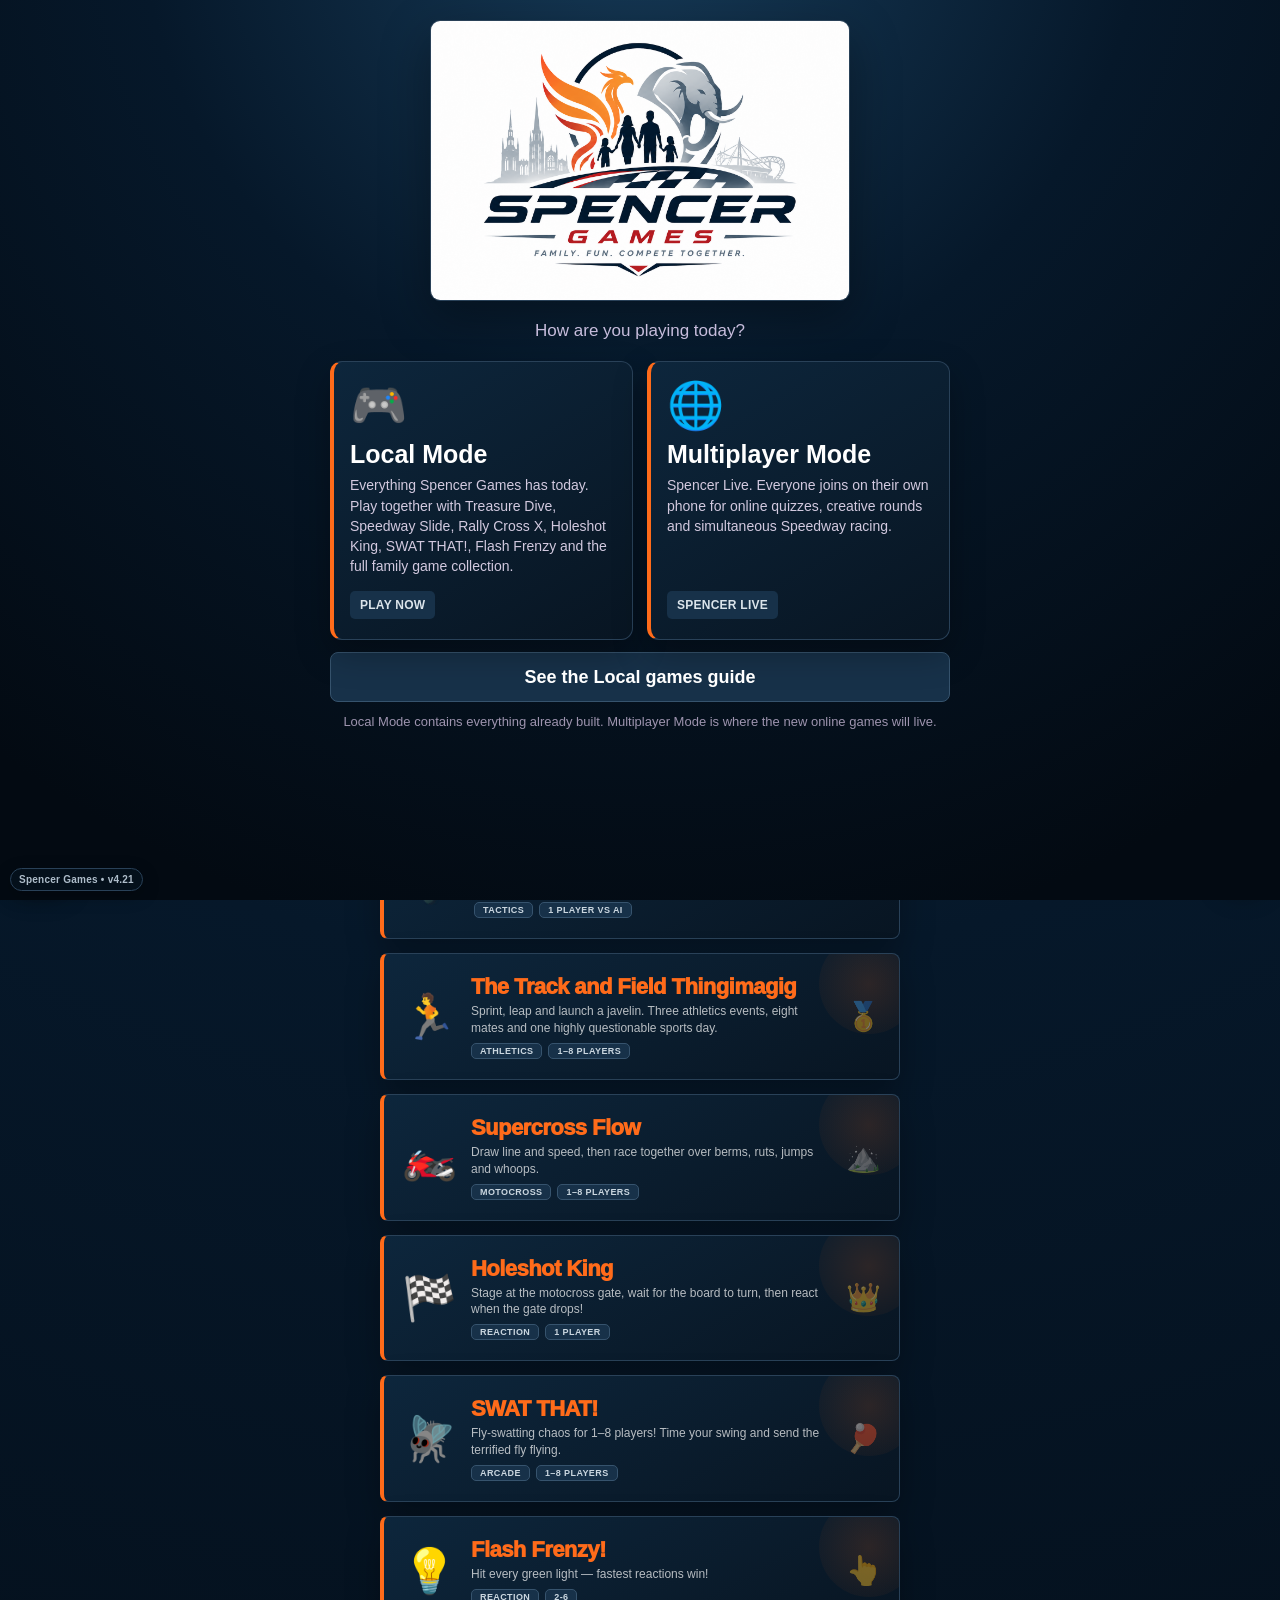
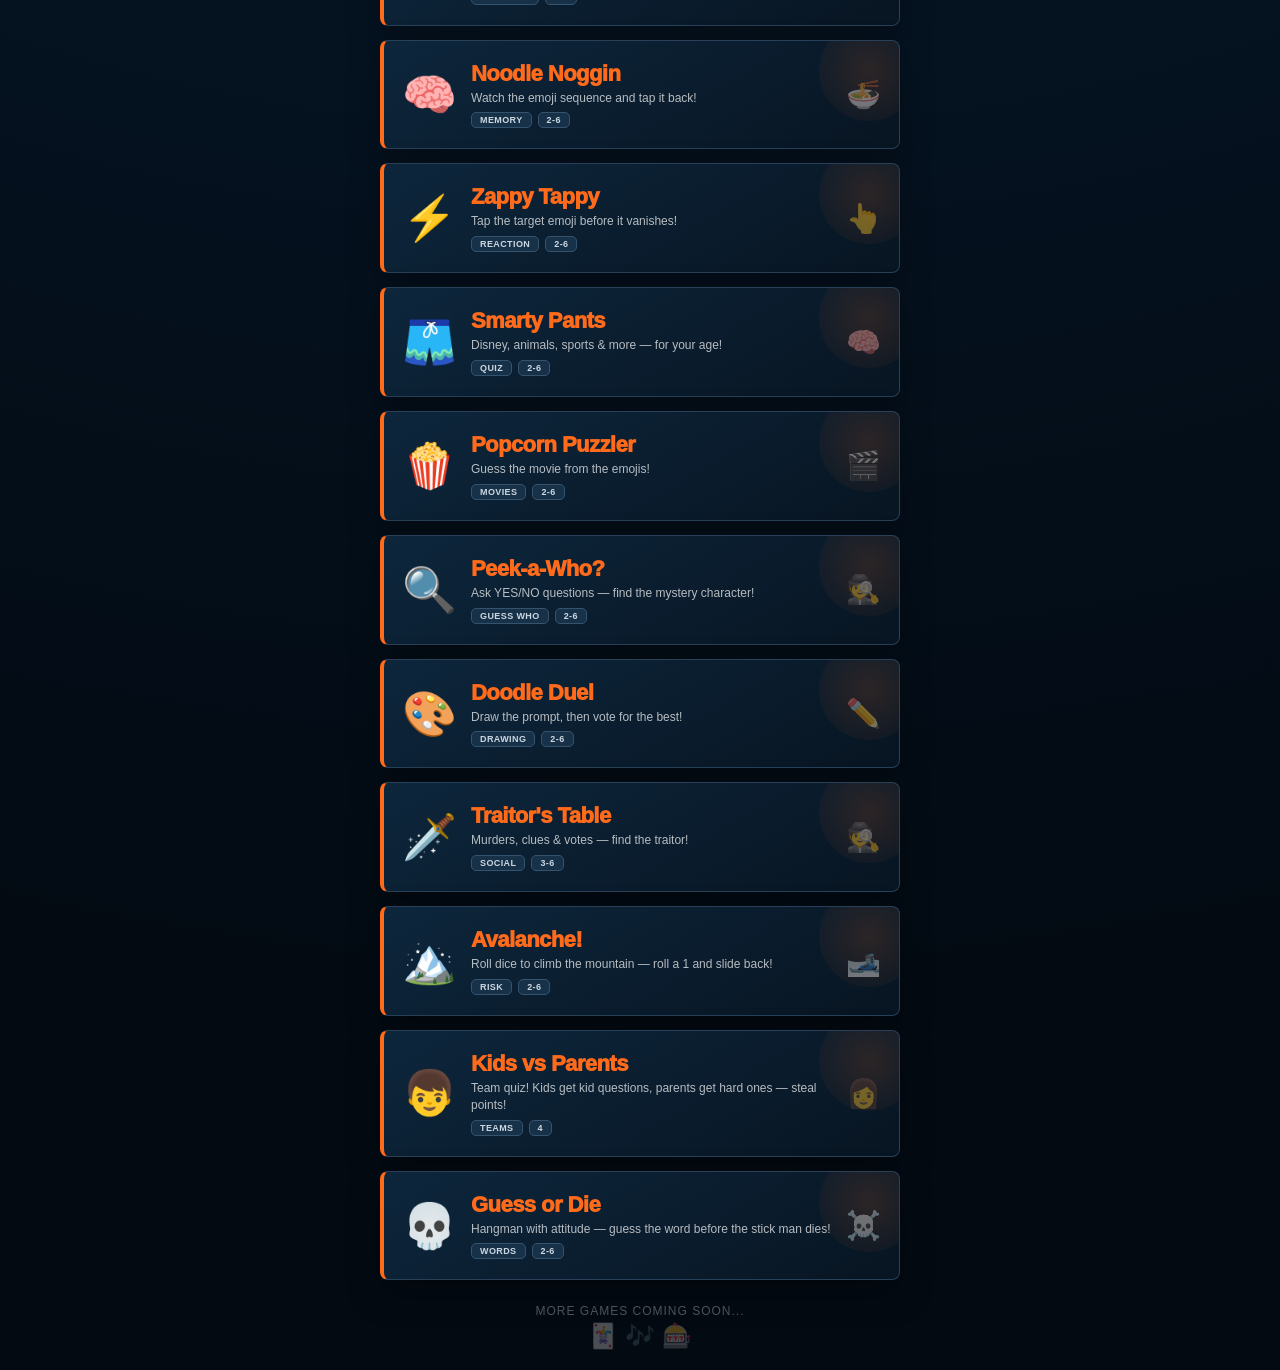
==== commit 0028fe2d: "Release Spencer Games v4.21 with updated version labels and asset cache tags" ====
--- a/index.html
+++ b/index.html
@@ -1,6 +1,7 @@
 <!doctype html>
 <html lang="en">
 <head>
+<meta name="spencer-games-version" content="v4.21">
 <meta charset="utf-8">
 <meta name="viewport" content="width=device-width, initial-scale=1, viewport-fit=cover, user-scalable=no">
 <meta name="apple-mobile-web-app-capable" content="yes">
@@ -171,7 +172,7 @@
 
 </style>
 <link rel="stylesheet" href="assets/spencer-theme.css?v=4.19">
-<script src="/version.js?v=4.19"></script>
+<script src="/version.js?v=4.21"></script>
 </head>
 <body class="sg-corporate">
 
@@ -700,7 +701,7 @@
                 tdH("button",{className:"tdp-mode",onClick:()=>setMode("classic")},
                     tdH("strong",null,"🤿 CLASSIC MODE"),tdH("span",null,"The original Treasure Dive: collect treasure, dodge monsters and bank 100 points."),tdH("em",null,"ORIGINAL RULES"))),
             tdButton("🏠 Back to games",onMenu,"#31516b"),
-            tdH("small",{className:"tdp-muted"},"Spencer Games v4.18")));
+            tdH("small",{className:"tdp-muted"},"Spencer Games v4.21")));
 }
 function TreasureDiveParty({players:initPlayers,onMenu}) {
     const makePlayers=()=>initPlayers.map((p,i)=>({...p,id:i,score:0,shield:false,magnet:false,sonar:0,curse:0,finds:0,saves:0,deepest:0,lastChanceUsed:false}));
@@ -937,7 +938,7 @@
                             item.id==="curse"&&tdH("div",{className:"tdp-targets"},players.filter(p=>p.id!==cur).map(p=>tdH("button",{key:p.id,onClick:()=>setCurseTarget(p.id),className:curseTarget===p.id?"selected":""},p.emoji," ",p.name)))),
                         tdButton(`${item.cost} 🪙`,()=>buy(item),"#bc7a12",cp.score<item.cost||(item.id==="shield"&&cp.shield)||(item.id==="magnet"&&cp.magnet)||(item.id==="sonar"&&cp.sonar>0)||(item.id==="curse"&&curseTarget===null)))))),
             tdH("p",{className:"tdp-footnote"},"Bank before a monster to keep treasure. Monsters erase only your unbanked bag; bought items cost real points.")),
-        tdH("footer",{className:"tdp-footer"},tdH("button",{onClick:onMenu},"🏠 Back to Games"),tdH("span",null,"Spencer Games v4.18"))));
+        tdH("footer",{className:"tdp-footer"},tdH("button",{onClick:onMenu},"🏠 Back to Games"),tdH("span",null,"Spencer Games v4.21"))));
 }
 
 const EMOJI_POOL = ["🍕", "🚀", "🎸", "🌈", "🦄", "🍩", "🎯", "🌮", "🐸", "🎪", "🍉", "🔥", "🌻", "🎲", "🐵", "🍦", "🎈", "⚡", "🦊", "🎃", "🌺", "🍄", "🐝", "🎵", "🦋", "🍿", "🧁", "🐳", "🌙", "🎩"];
@@ -3814,21 +3815,21 @@
                 React.createElement(SmartyPantsSetup, { players: players, setPlayers: setPlayers, playerCount: playerCount, setPlayerCount: setPlayerCount, onStart: () => setScreen("god"), onBack: goMenu, title: "\uD83D\uDC80 Guess or Die \u2620\uFE0F", color: "#FFD740" })))),
         screen === "god" && React.createElement(GuessOrDie, { players: players, onMenu: goMenu }),
         screen === "swatthat" && React.createElement("div", { style: { minHeight: "100dvh", background: "#85d9fb", position: "relative", zIndex: 99997 } },
-            React.createElement("iframe", { src: "swat-that/index.html?v=4.19-players", title: "SWAT THAT!", onLoad: () => document.body.classList.add("bb-swatthat-active"), style: { width: "100%", height: "100dvh", border: 0, display: "block", background: "#85d9fb" } })),
+            React.createElement("iframe", { src: "swat-that/index.html?v=4.21", title: "SWAT THAT!", onLoad: () => document.body.classList.add("bb-swatthat-active"), style: { width: "100%", height: "100dvh", border: 0, display: "block", background: "#85d9fb" } })),
         screen === "flash" && React.createElement("div", { style: { minHeight: "100vh", background: "#070b19", position: "relative" } },
-            React.createElement("iframe", { src: "flash-frenzy/index.html?v=4.19", title: "Flash Frenzy!", style: { width: "100%", height: "100vh", border: 0, display: "block", background: "#06182a" } })),
+            React.createElement("iframe", { src: "flash-frenzy/index.html?v=4.21", title: "Flash Frenzy!", style: { width: "100%", height: "100vh", border: 0, display: "block", background: "#06182a" } })),
         screen === "speedway" && React.createElement("div", { style: { minHeight: "100vh", background: "#130d08", position: "relative" } },
-            React.createElement("iframe", { src: "speedway/index.html?v=4.19", title: "Speedway Slide", style: { width: "100%", height: "100vh", border: 0, display: "block", background: "#06182a" } })),
+            React.createElement("iframe", { src: "speedway/index.html?v=4.21", title: "Speedway Slide", style: { width: "100%", height: "100vh", border: 0, display: "block", background: "#06182a" } })),
         screen === "tanks" && React.createElement("div", { style: { minHeight: "100vh", background: "#152c35", position: "relative" } },
-            React.createElement("iframe", { src: "ricochet-tanks/index.html?v=0.3", title: "Ricochet Tanks", style: { width: "100%", height: "100dvh", border: 0, display: "block", background: "#152c35" } })),
+            React.createElement("iframe", { src: "ricochet-tanks/index.html?v=0.3&release=4.21", title: "Ricochet Tanks", style: { width: "100%", height: "100dvh", border: 0, display: "block", background: "#152c35" } })),
         screen === "trackfield" && React.createElement("div", { style: { minHeight: "100vh", background: "#f5f0df", position: "relative" } },
-            React.createElement("iframe", { src: "track-field/index.html?v=0.1", title: "The Track and Field Thingimagig", style: { width: "100%", height: "100dvh", border: 0, display: "block", background: "#f5f0df" } })),
+            React.createElement("iframe", { src: "track-field/index.html?v=0.1&release=4.21", title: "The Track and Field Thingimagig", style: { width: "100%", height: "100dvh", border: 0, display: "block", background: "#f5f0df" } })),
         screen === "supercross" && React.createElement("div", { style: { minHeight: "100vh", background: "#0b1520", position: "relative" } },
-            React.createElement("iframe", { src: "supercross/index.html?v=0.2", title: "Supercross Flow", style: { width: "100%", height: "100dvh", border: 0, display: "block", background: "#0b1520" } })),
+            React.createElement("iframe", { src: "supercross/index.html?v=0.2&release=4.21", title: "Supercross Flow", style: { width: "100%", height: "100dvh", border: 0, display: "block", background: "#0b1520" } })),
         screen === "holeshot" && React.createElement("div", { style: { minHeight: "100vh", background: "#06182a", position: "relative" } },
-            React.createElement("iframe", { src: "holeshot/index.html?v=4.19", title: "Holeshot King", style: { width: "100%", height: "100dvh", border: 0, display: "block", background: "#06182a" } })),
+            React.createElement("iframe", { src: "holeshot/index.html?v=4.21", title: "Holeshot King", style: { width: "100%", height: "100dvh", border: 0, display: "block", background: "#06182a" } })),
         screen === "rallycrossx" && React.createElement("div", { style: { minHeight: "100vh", background: "#07111f", position: "relative" } },
-            React.createElement("iframe", { src: "rally-cross-x/index.html?v=0.6.10", title: "Rally Cross X", style: { width: "100%", height: "100dvh", border: 0, display: "block", background: "#06182a" } }))));
+            React.createElement("iframe", { src: "rally-cross-x/index.html?v=0.6.10&release=4.21", title: "Rally Cross X", style: { width: "100%", height: "100dvh", border: 0, display: "block", background: "#06182a" } }))));
 }
 
 
@@ -3942,7 +3943,7 @@
  document.getElementById('bb-live-back').onclick=function(){live.style.display='none';welcome.style.display='block';document.body.style.overflow='hidden';};
  document.getElementById('bb-live-host').onclick=function(){window.location.href='live/?mode=host';};
  document.getElementById('bb-live-join').onclick=function(){window.location.href='live/?mode=join';};
- document.getElementById('bb-live-speedway').onclick=function(){window.location.href='speedway/live.html?v=4.19-speedway-2';};
+ document.getElementById('bb-live-speedway').onclick=function(){window.location.href='speedway/live.html?v=4.21';};
  document.getElementById('bb-rules-first').onclick=openHelp;
  document.getElementById('bb-help-button').onclick=openHelp;
  document.getElementById('bb-close-help').onclick=closeHelp;
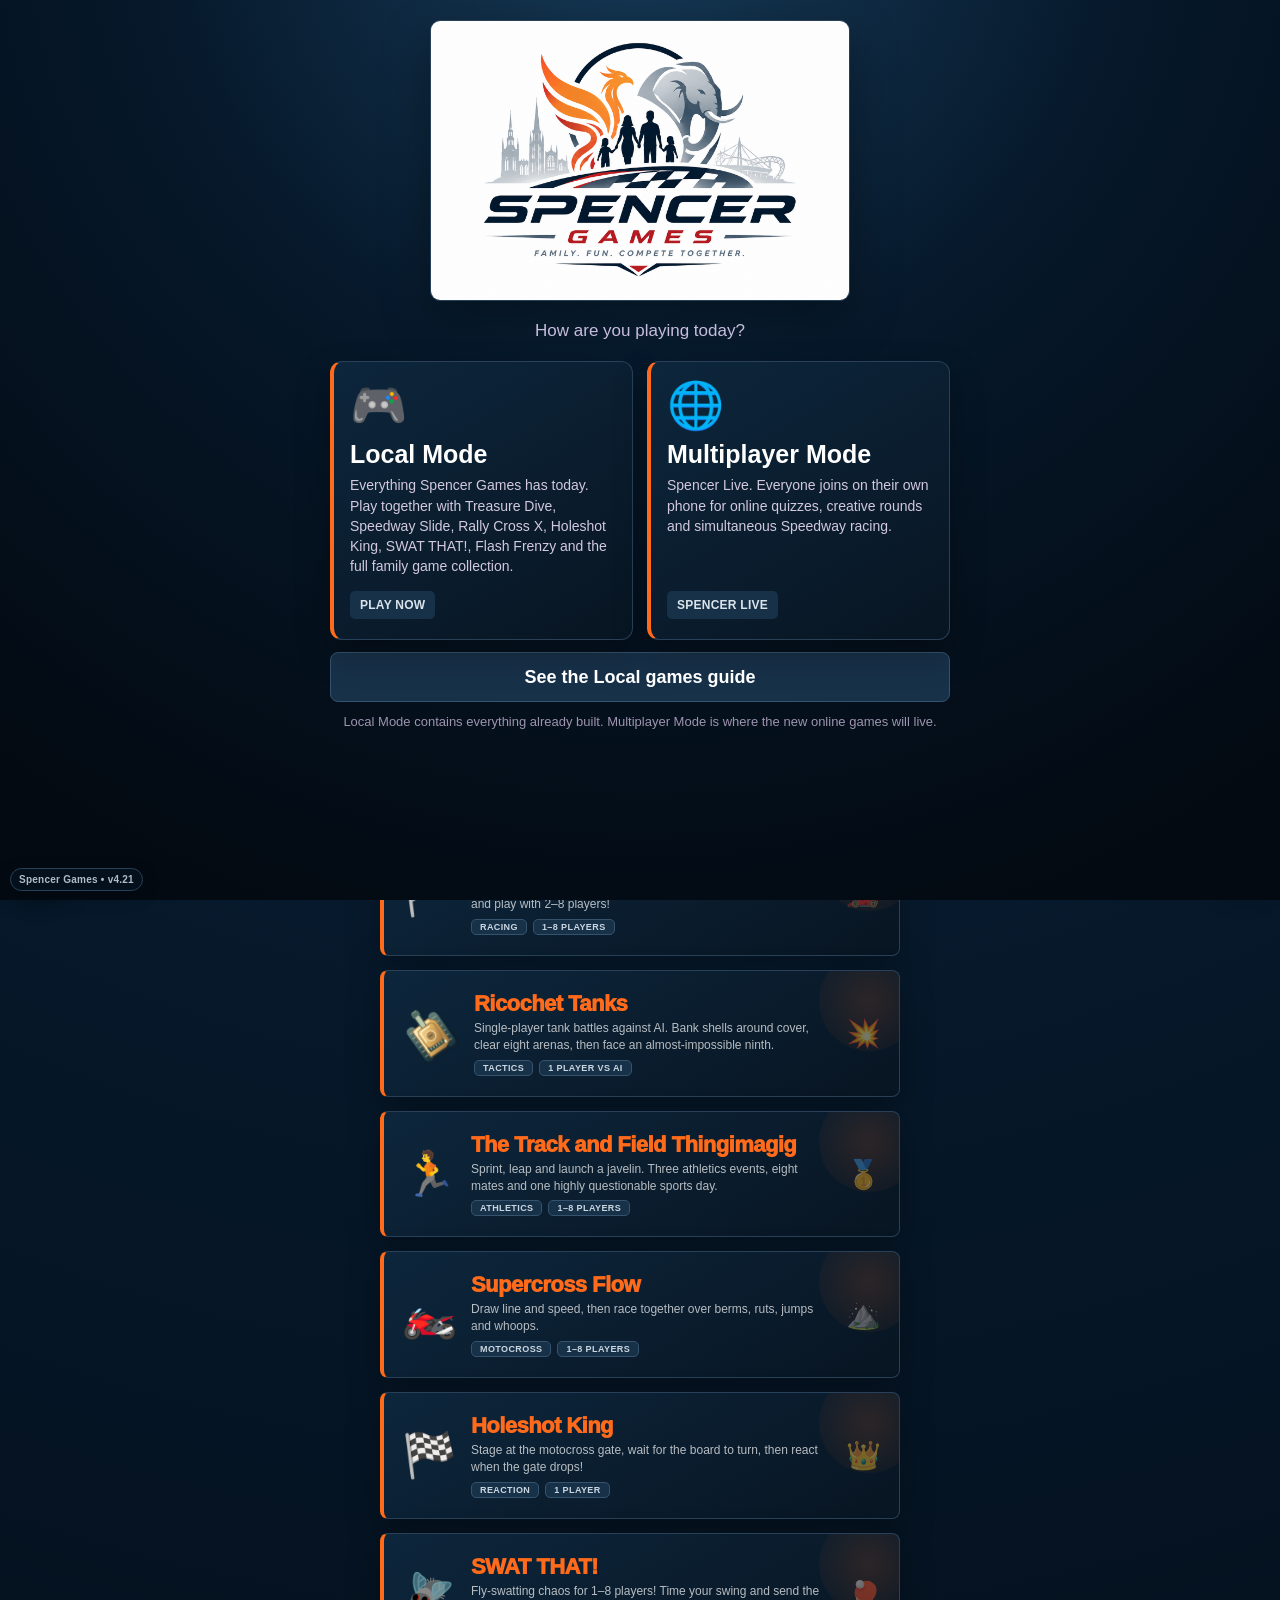
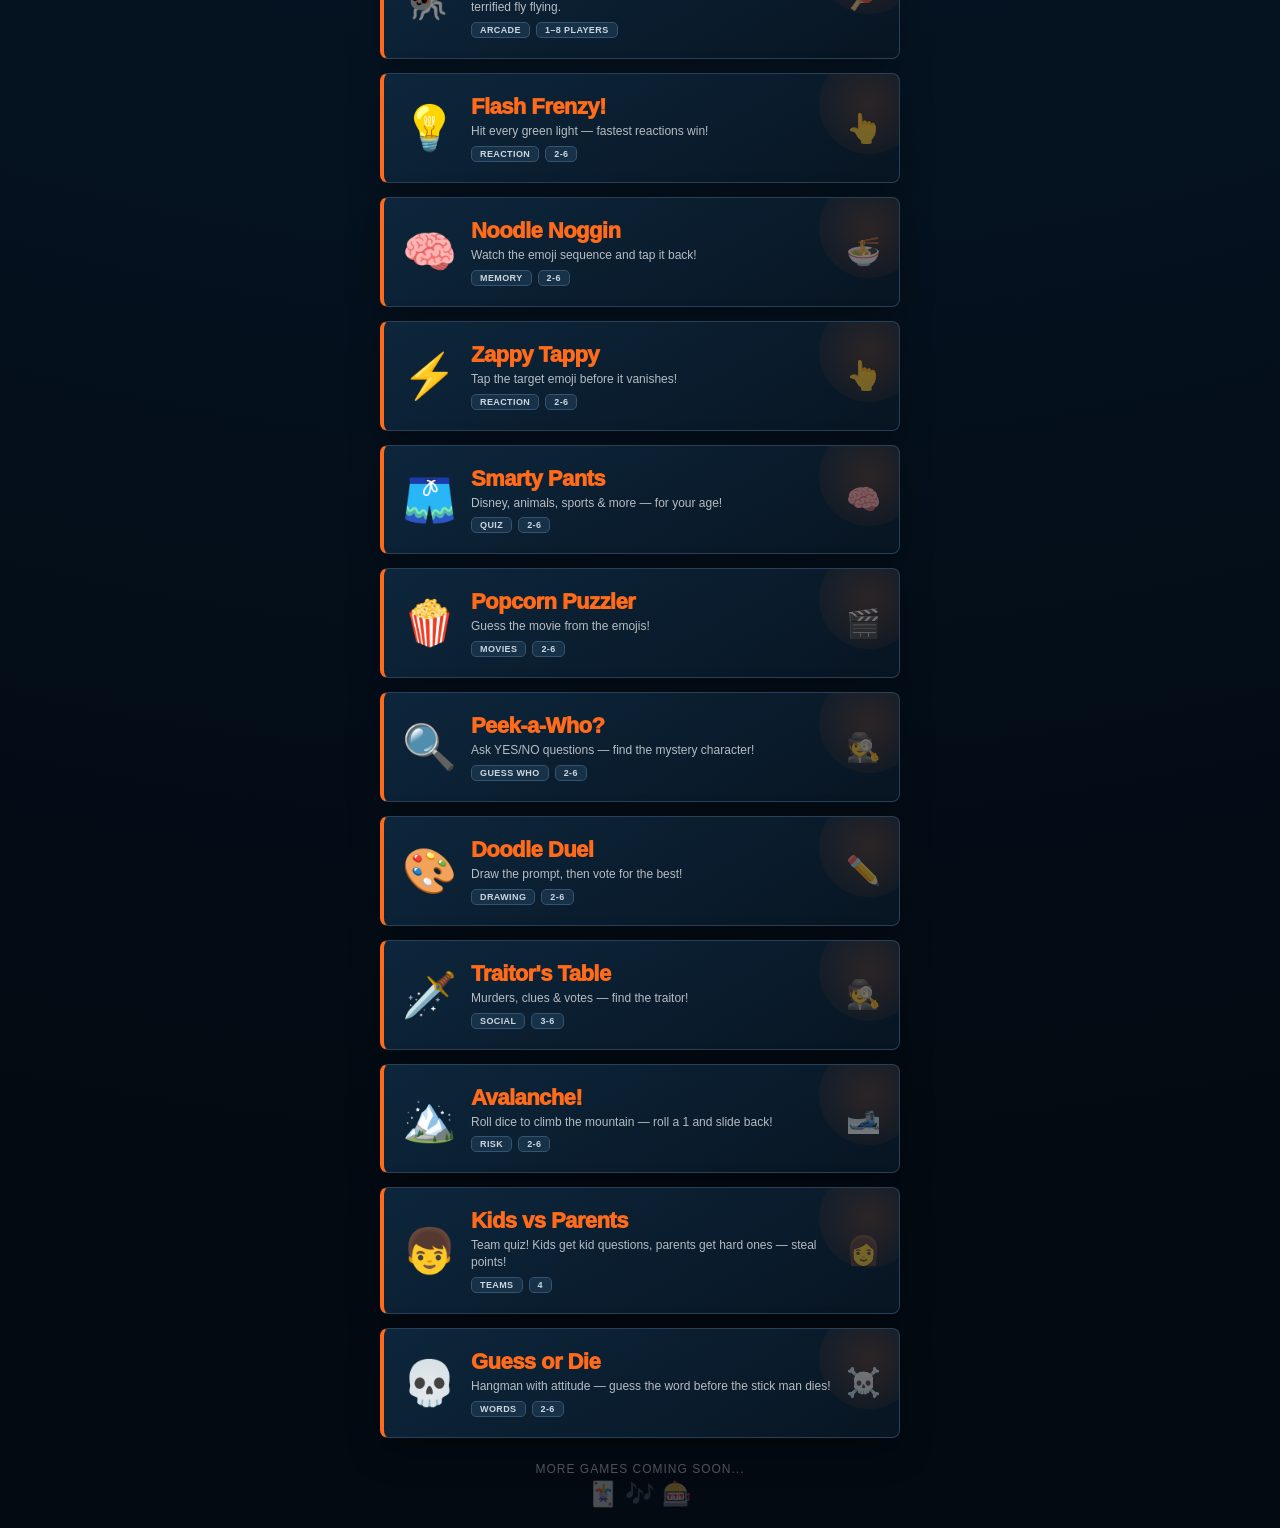
==== commit 2391575a: "Add Pit Stop Sprint and site-wide Spanish with English defaults Carry Mario mode through all games, " ====
--- a/index.html
+++ b/index.html
@@ -173,6 +173,8 @@
 </style>
 <link rel="stylesheet" href="assets/spencer-theme.css?v=4.19">
 <script src="/version.js?v=4.21"></script>
+<script src="language-es.js?v=4.21-site-es-1"></script>
+<script src="language.js?v=4.21-site-es-1"></script>
 </head>
 <body class="sg-corporate">
 
@@ -3552,9 +3554,10 @@
     const cp = players[cur];
     const getWordForPlayer = useCallback((p) => {
         const diff = getDifficulty(p.age || 25);
-        const pool = GOD_WORDS.filter(w => w.diff === diff && !usedWords.has(w.word));
+        const words = GOD_WORDS.map(w => ({ ...w, word: window.SpencerLanguage.word(w.word) }));
+        const pool = words.filter(w => w.diff === diff && !usedWords.has(w.word));
         if (pool.length === 0)
-            return GOD_WORDS.filter(w => w.diff === diff)[0];
+            return words.filter(w => w.diff === diff)[0];
         return pool[Math.floor(Math.random() * pool.length)];
     }, [usedWords]);
     const startTurn = useCallback(() => {
@@ -3625,7 +3628,7 @@
         setPhase("prePlayer");
     };
     const displayWord = word.split("").map(c => c === " " ? "  " : guessed.has(c.toUpperCase()) || phase === "dead" ? c.toUpperCase() : "_").join(" ");
-    const alphabet = "ABCDEFGHIJKLMNOPQRSTUVWXYZ".split("");
+    const alphabet = (window.SpencerLanguage.locale === "es" ? "ABCDEFGHIJKLMNÑOPQRSTUVWXYZ" : "ABCDEFGHIJKLMNOPQRSTUVWXYZ").split("");
     return (React.createElement("div", { style: { minHeight: "100vh", background: "linear-gradient(180deg,#0a0a0a,#1a0a1a,#0a0510)", padding: "10px 14px", fontFamily: "'Fredoka',sans-serif", color: "#fff" } },
         React.createElement("div", { style: { maxWidth: 520, margin: "0 auto" } },
             React.createElement("div", { style: { textAlign: "center", marginBottom: 6 } },
@@ -3704,6 +3707,7 @@
                     React.createElement("button", { onClick: () => { reset(); onMenu(); }, style: { background: "none", border: "none", color: "rgba(255,255,255,.2)", cursor: "pointer", fontSize: 10, fontFamily: "'Fredoka'" } }, "\uD83C\uDFE0 Menu")))))));
 }
 const GAMES = [
+    { id: "pitstop", name: "Pit Stop Sprint", desc: "Change all four tyres, beat the clock and climb the online leaderboard. Jump the green light or release early and get a 3-second penalty!", emoji: "🔧", emoji2: "🏎️", color: "#00DFBD", bg: "linear-gradient(135deg,#071916,#1c4636)", tags: ["Pit crew", "1 Player"] },
     { id: "dive", name: "Treasure Dive!", desc: "Party Mode: pirate shop, monster shields, ocean events and bonus awards!", emoji: "🌊", emoji2: "🤿", color: "#FFD700", bg: "linear-gradient(135deg,#0A4C6A,#063552)", tags: ["Luck", "2-6"] },
     { id: "speedway", name: "Speedway Slide", desc: "Solo time trials with your choice of laps, local Grand Prix racing, and Speedway Live online!", emoji: "🏍️", emoji2: "🔥", color: "#F59E0B", bg: "linear-gradient(135deg,#2b160b,#6b2f12)", tags: ["Racing", "1–8 Players"] },
     { id: "rallycrossx", name: "Rally Cross X", desc: "Draw your racing line across 11 circuits. Play solo, race AI, or pass and play with 2–8 players!", emoji: "🏁", emoji2: "🏎️", color: "#22D3EE", bg: "linear-gradient(135deg,#071b34,#123f63)", tags: ["Racing", "1–8 Players"] },
@@ -3725,9 +3729,11 @@
     { id: "god", name: "Guess or Die", desc: "Hangman with attitude — guess the word before the stick man dies!", emoji: "💀", emoji2: "☠️", color: "#FFD740", bg: "linear-gradient(135deg,#0a0a0a,#1a0a1a)", tags: ["Words", "2-6"] },
 ];
 function MainMenu({ onSelectGame }) {
-    const [marioMode, setMarioMode] = useState(() => { try { return localStorage.getItem("spencer_mario_mode_v1") === "true"; } catch (_) { return false; } });
-    const toggleMarioMode = () => { const next = !marioMode; setMarioMode(next); try { localStorage.setItem("spencer_mario_mode_v1", String(next)); } catch (_) {} };
-    return (React.createElement("div", { className: "sg-main-menu", style: { minHeight: "100vh", background: marioMode ? "#AA151B" : "linear-gradient(135deg,#0f0c29,#302b63,#24243e)", padding: "20px 16px", fontFamily: "'Fredoka',sans-serif", color: "#fff", position: "relative", overflow: "hidden" } },
+    const [marioMode, setMarioMode] = useState(() => { try { return window.SpencerLanguage.locale === "es"; } catch (_) { return false; } });
+    useEffect(() => { const sync = () => setMarioMode(window.SpencerLanguage.locale === "es"); window.addEventListener("spencerlanguagechange", sync); return () => window.removeEventListener("spencerlanguagechange", sync); }, []);
+    const menuGames = marioMode ? GAMES.map(window.SpencerMarioLanguage.game) : GAMES;
+    const toggleMarioMode = () => { const next = !marioMode; setMarioMode(next); window.SpencerLanguage.setLocale(next ? "es" : "en"); };
+    return (React.createElement("div", { className: "sg-main-menu", lang: marioMode ? "es" : "en", style: { minHeight: "100vh", background: marioMode ? "#AA151B" : "linear-gradient(135deg,#0f0c29,#302b63,#24243e)", padding: "20px 16px", fontFamily: "'Fredoka',sans-serif", color: "#fff", position: "relative", overflow: "hidden" } },
         marioMode && React.createElement("div", { "aria-hidden": true, style: { position: "fixed", inset: 0, background: "linear-gradient(to bottom,#AA151B 0%,#AA151B 25%,#F1BF00 25%,#F1BF00 75%,#AA151B 75%,#AA151B 100%)", pointerEvents: "none" } }),
         React.createElement("div", { style: { position: "fixed", top: "8%", left: "8%", fontSize: 48, animation: "menuFloat 4s infinite ease-in-out", opacity: .15, pointerEvents: "none" } }, "\uD83C\uDFAE"),
         React.createElement("div", { style: { position: "fixed", top: "15%", right: "10%", fontSize: 40, animation: "menuFloat2 5s infinite ease-in-out", opacity: .12, pointerEvents: "none" } }, "\uD83C\uDFB2"),
@@ -3736,17 +3742,17 @@
         Array.from({ length: 20 }).map((_, i) => React.createElement("div", { key: i, style: { position: "fixed", left: `${Math.random() * 100}%`, top: `${Math.random() * 100}%`, width: 2 + Math.random() * 3, height: 2 + Math.random() * 3, borderRadius: "50%", background: "rgba(255,255,255,.15)", animation: `pulse ${2 + Math.random() * 4}s ${Math.random() * 3}s infinite`, pointerEvents: "none" } })),
         React.createElement("div", { style: { maxWidth: 520, margin: "0 auto", position: "relative", zIndex: 1 } },
             React.createElement("div", { style: { display: "flex", justifyContent: "flex-end", marginBottom: 12 } },
-                React.createElement("button", { type: "button", "aria-pressed": marioMode, onClick: toggleMarioMode, style: { minHeight: 44, padding: "10px 15px", borderRadius: 24, border: "2px solid " + (marioMode ? "#F1BF00" : "#54718c"), background: "#0d263c", color: "#fff", fontWeight: 800, cursor: "pointer", boxShadow: "0 3px 12px rgba(0,0,0,.25)" } }, "🇪🇸 Mario mode: " + (marioMode ? "ON" : "OFF"))),
+                React.createElement("button", { type: "button", "aria-pressed": marioMode, onClick: toggleMarioMode, style: { minHeight: 44, padding: "10px 15px", borderRadius: 24, border: "2px solid " + (marioMode ? "#F1BF00" : "#54718c"), background: "#0d263c", color: "#fff", fontWeight: 800, cursor: "pointer", boxShadow: "0 3px 12px rgba(0,0,0,.25)" } }, marioMode ? "🇪🇸 Modo Mario: ACTIVADO" : "🇪🇸 Mario mode: OFF")),
             React.createElement("div", { style: { textAlign: "center", marginBottom: 28 } },
                 React.createElement("img", {
                     src: "assets/spencer-games-intro.png?v=edgefix1",
-                    alt: "Spencer Games — Family. Fun. Compete Together.",
+                    alt: marioMode ? "Spencer Games — Familia. Diversión. Competid juntos." : "Spencer Games — Family. Fun. Compete Together.",
                     style: {
                         display: "block", width: "min(100%, 420px)", height: "auto", margin: "0 auto",
                         borderRadius: 10, boxShadow: "0 12px 32px rgba(0,0,0,.34)", background: "#f7fafc", border: "1px solid #294158", padding: 8
                     }
                 })),
-            React.createElement("div", { style: { display: "flex", flexDirection: "column", gap: 14 } }, GAMES.map(game => (React.createElement("button", { className: "sg-game-card", key: game.id, onClick: () => onSelectGame(game.id), style: {
+            React.createElement("div", { style: { display: "flex", flexDirection: "column", gap: 14 } }, menuGames.map(game => (React.createElement("button", { className: "sg-game-card", key: game.id, onClick: () => onSelectGame(game.id), style: {
                     background: "linear-gradient(150deg,#0d263c,#081522)", border: "1px solid #294158", borderLeft: "4px solid #ff6b1a", borderRadius: 12,
                     padding: "20px 18px", cursor: "pointer", textAlign: "left",
                     transition: "all .2s ease", position: "relative", overflow: "hidden",
@@ -3761,7 +3767,7 @@
                         React.createElement("div", { style: { display: "flex", gap: 6, marginTop: 6 } }, game.tags.map(t => React.createElement("span", { className: "sg-game-tag", key: t, style: { background: "#173149", borderRadius: 5, padding: "2px 8px", fontSize: 9, color: "#cbd7e0" } }, t)))),
                     React.createElement("div", { style: { fontSize: 28, opacity: .4 } }, game.emoji2)))))),
             React.createElement("div", { style: { textAlign: "center", marginTop: 24, opacity: .3 } },
-                React.createElement("div", { style: { fontSize: 12, letterSpacing: 1 } }, "MORE GAMES COMING SOON..."),
+                React.createElement("div", { style: { fontSize: 12, letterSpacing: 1 } }, marioMode ? "MÁS JUEGOS PRÓXIMAMENTE..." : "MORE GAMES COMING SOON..."),
                 React.createElement("div", { style: { fontSize: 24, marginTop: 4 } }, "\uD83C\uDCCF \uD83C\uDFB6 \uD83C\uDFB0")))));
 }
 function BonkersBox() {
@@ -3769,7 +3775,7 @@
     const [playerCount, setPlayerCount] = useState(4);
     const [players, setPlayers] = useState(ALL_AVATARS.slice(0, 4).map(p => (Object.assign(Object.assign({}, p), { score: 0 }))));
     const goMenu = () => setScreen("menu");
-    const selectGame = id => setScreen(id === "kvp" ? "kvp" : id === "rallycrossx" ? "rallycrossx" : id === "tanks" ? "tanks" : id === "trackfield" ? "trackfield" : id === "supercross" ? "supercross" : id === "speedway" ? "speedway" : id === "holeshot" ? "holeshot" : id === "flash" ? "flash" : id === "swatthat" ? "swatthat" : `setup-${id}`);
+    const selectGame = id => setScreen(id === "pitstop" ? "pitstop" : id === "kvp" ? "kvp" : id === "rallycrossx" ? "rallycrossx" : id === "tanks" ? "tanks" : id === "trackfield" ? "trackfield" : id === "supercross" ? "supercross" : id === "speedway" ? "speedway" : id === "holeshot" ? "holeshot" : id === "flash" ? "flash" : id === "swatthat" ? "swatthat" : `setup-${id}`);
     return (React.createElement(React.Fragment, null,
         React.createElement("style", null, STYLES),
         screen === "menu" && React.createElement(MainMenu, { onSelectGame: selectGame }),
@@ -3814,6 +3820,8 @@
             React.createElement("div", { style: { maxWidth: 520, margin: "0 auto" } },
                 React.createElement(SmartyPantsSetup, { players: players, setPlayers: setPlayers, playerCount: playerCount, setPlayerCount: setPlayerCount, onStart: () => setScreen("god"), onBack: goMenu, title: "\uD83D\uDC80 Guess or Die \u2620\uFE0F", color: "#FFD740" })))),
         screen === "god" && React.createElement(GuessOrDie, { players: players, onMenu: goMenu }),
+        screen === "pitstop" && React.createElement("div", { style: { minHeight: "100dvh", background: "#071916", position: "relative" } },
+            React.createElement("iframe", { src: "pit-stop/index.html?v=1", title: "Pit Stop Sprint", style: { width: "100%", height: "100dvh", border: 0, display: "block", background: "#071916" } })),
         screen === "swatthat" && React.createElement("div", { style: { minHeight: "100dvh", background: "#85d9fb", position: "relative", zIndex: 99997 } },
             React.createElement("iframe", { src: "swat-that/index.html?v=4.21", title: "SWAT THAT!", onLoad: () => document.body.classList.add("bb-swatthat-active"), style: { width: "100%", height: "100dvh", border: 0, display: "block", background: "#85d9fb" } })),
         screen === "flash" && React.createElement("div", { style: { minHeight: "100vh", background: "#070b19", position: "relative" } },
@@ -3904,6 +3912,7 @@
   <div class="bb-guide-card">
    <h2>Games included</h2>
    <div class="bb-game-list">
+    <div class="bb-game-rule"><strong>🔧 Pit Stop Sprint</strong><small>Wait for green. Hold each wheel to loosen, tap to swap, then hold to tighten. Secure all four tyres and release the car. Starting work or releasing too early adds three seconds. Fastest total including penalties wins a place on its own online leaderboard.</small></div>
     <div class="bb-game-rule"><strong>🌊 Treasure Dive</strong><small>Push your luck by diving deeper for treasure. Stop safely or risk meeting a monster and losing what you found.</small></div>
     <div class="bb-game-rule"><strong>🏍️ Speedway Slide</strong><small>Each rider takes one turn at a three-lap shale time trial. The bike accelerates automatically; hold LEFT to turn in and RIGHT to catch the slide. Grass and the safety fence scrub speed. After the last run, every recorded ride is replayed together as one final race before the results.</small></div>
     <div class="bb-game-rule"><strong><img src="ricochet-tanks/tank-icon.svg?v=0.2" width="25" height="25" alt="" style="vertical-align:middle;margin-right:5px"> Ricochet Tanks</strong><small>A single-player eight-mission AI campaign, plus The Crucible: an optional nightmare ninth arena unlocked after mission 8. WASD/arrows move, mouse aims, click/Space fires, E drops a mine. On touchscreens use the left stick to move and right stick to aim and fire. Shells bounce once from stone; crates break. Friendly fire includes your own ricochets and mines.</small></div>
@@ -3995,7 +4004,7 @@
  document.getElementById('bb-resume-game').onclick=function(){setPaused(false);};
  document.getElementById('bb-open-guide-pause').onclick=function(){setPaused(false);var help=document.getElementById('bb-help-modal');if(help){help.style.display='block';document.body.style.overflow='hidden';}};
  document.getElementById('bb-end-to-home').onclick=function(){
-   if(confirm('End the current game and return to the Spencer Games home screen? Current progress will be lost.')){
+   if(confirm(window.SpencerMarioLanguage.endConfirmation())){
      try{localStorage.removeItem('bonkersPausedAt');}catch(e){}
      location.reload();
    }
@@ -4009,6 +4018,7 @@
 </script>
 
 
+<style>body:has(iframe[title="Pit Stop Sprint"]) #bb-help-button,body:has(iframe[title="Pit Stop Sprint"]) #bb-home-button{display:none!important}</style>
 <style>.bb-supercross-active #bb-help-button,.bb-supercross-active #bb-home-button{display:none!important}</style>
 
 <style>.bb-track-field-active #bb-help-button,.bb-track-field-active #bb-home-button{display:none!important}</style>
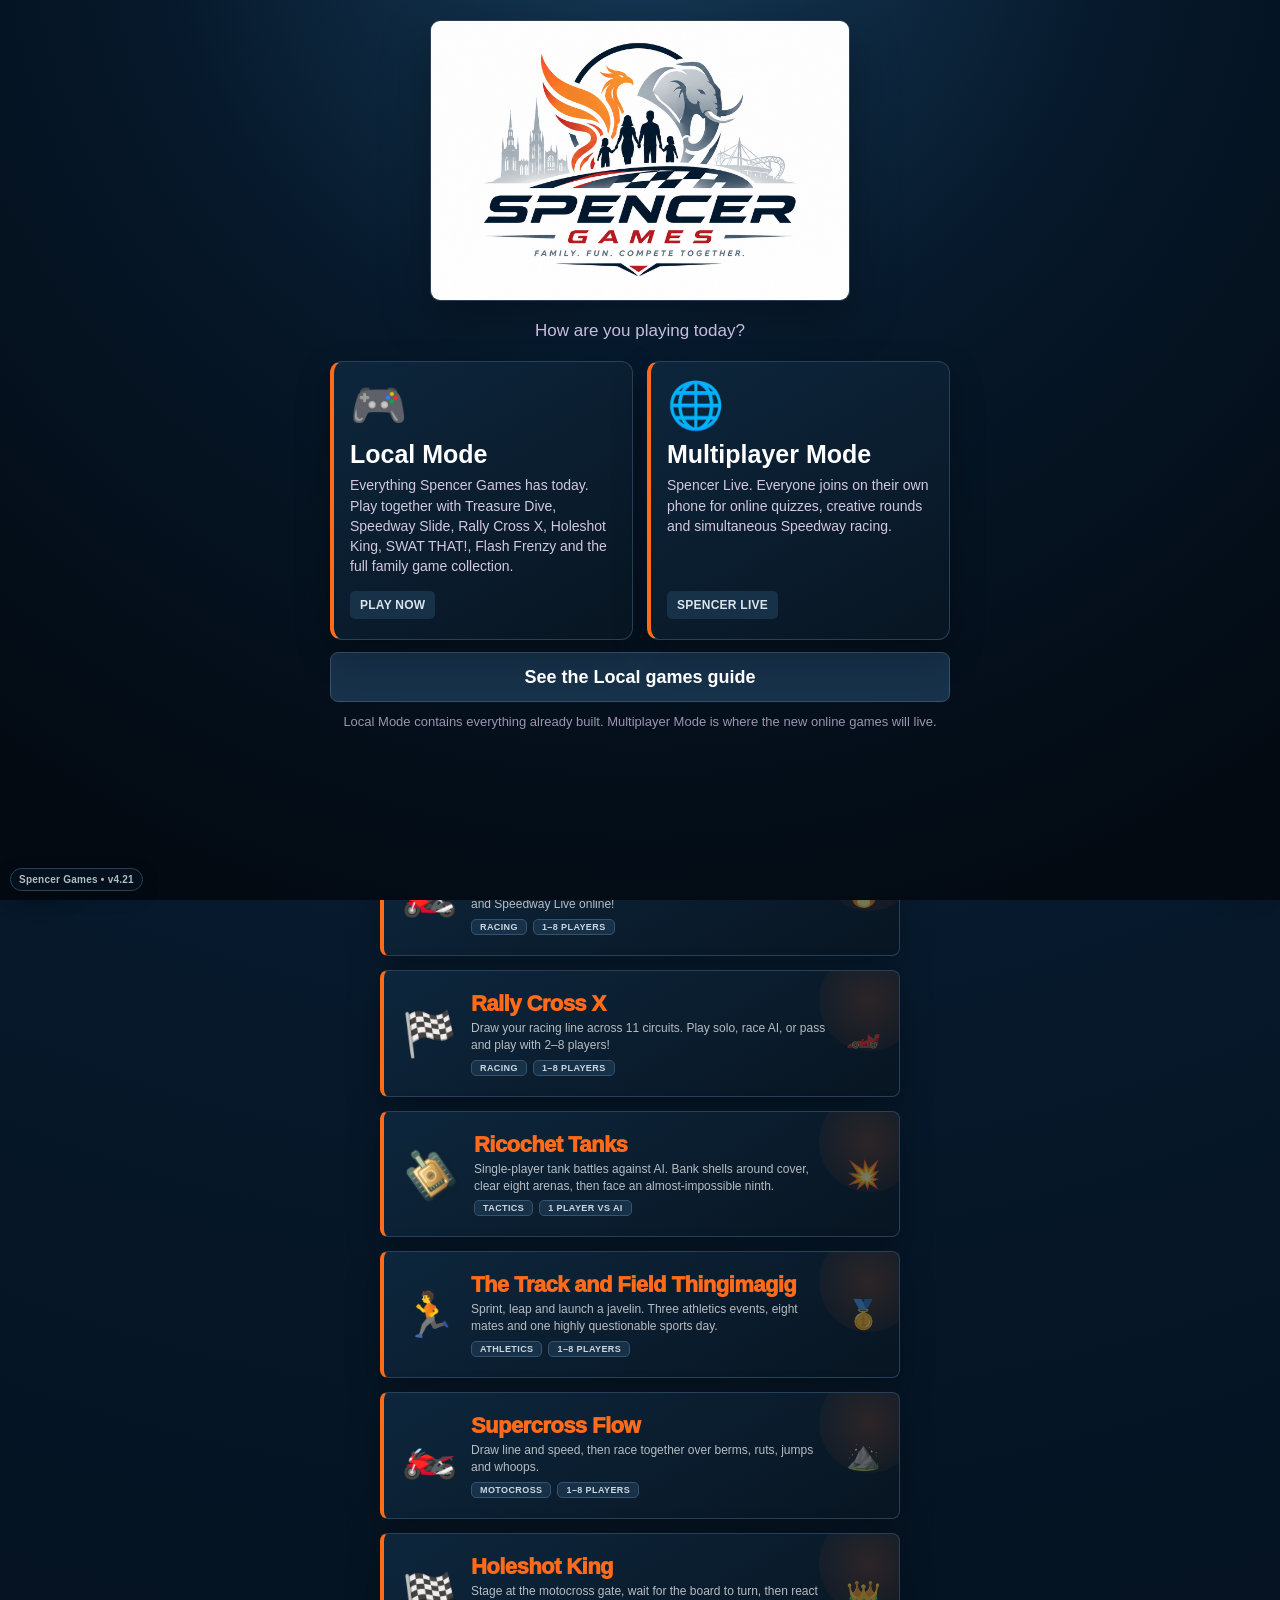
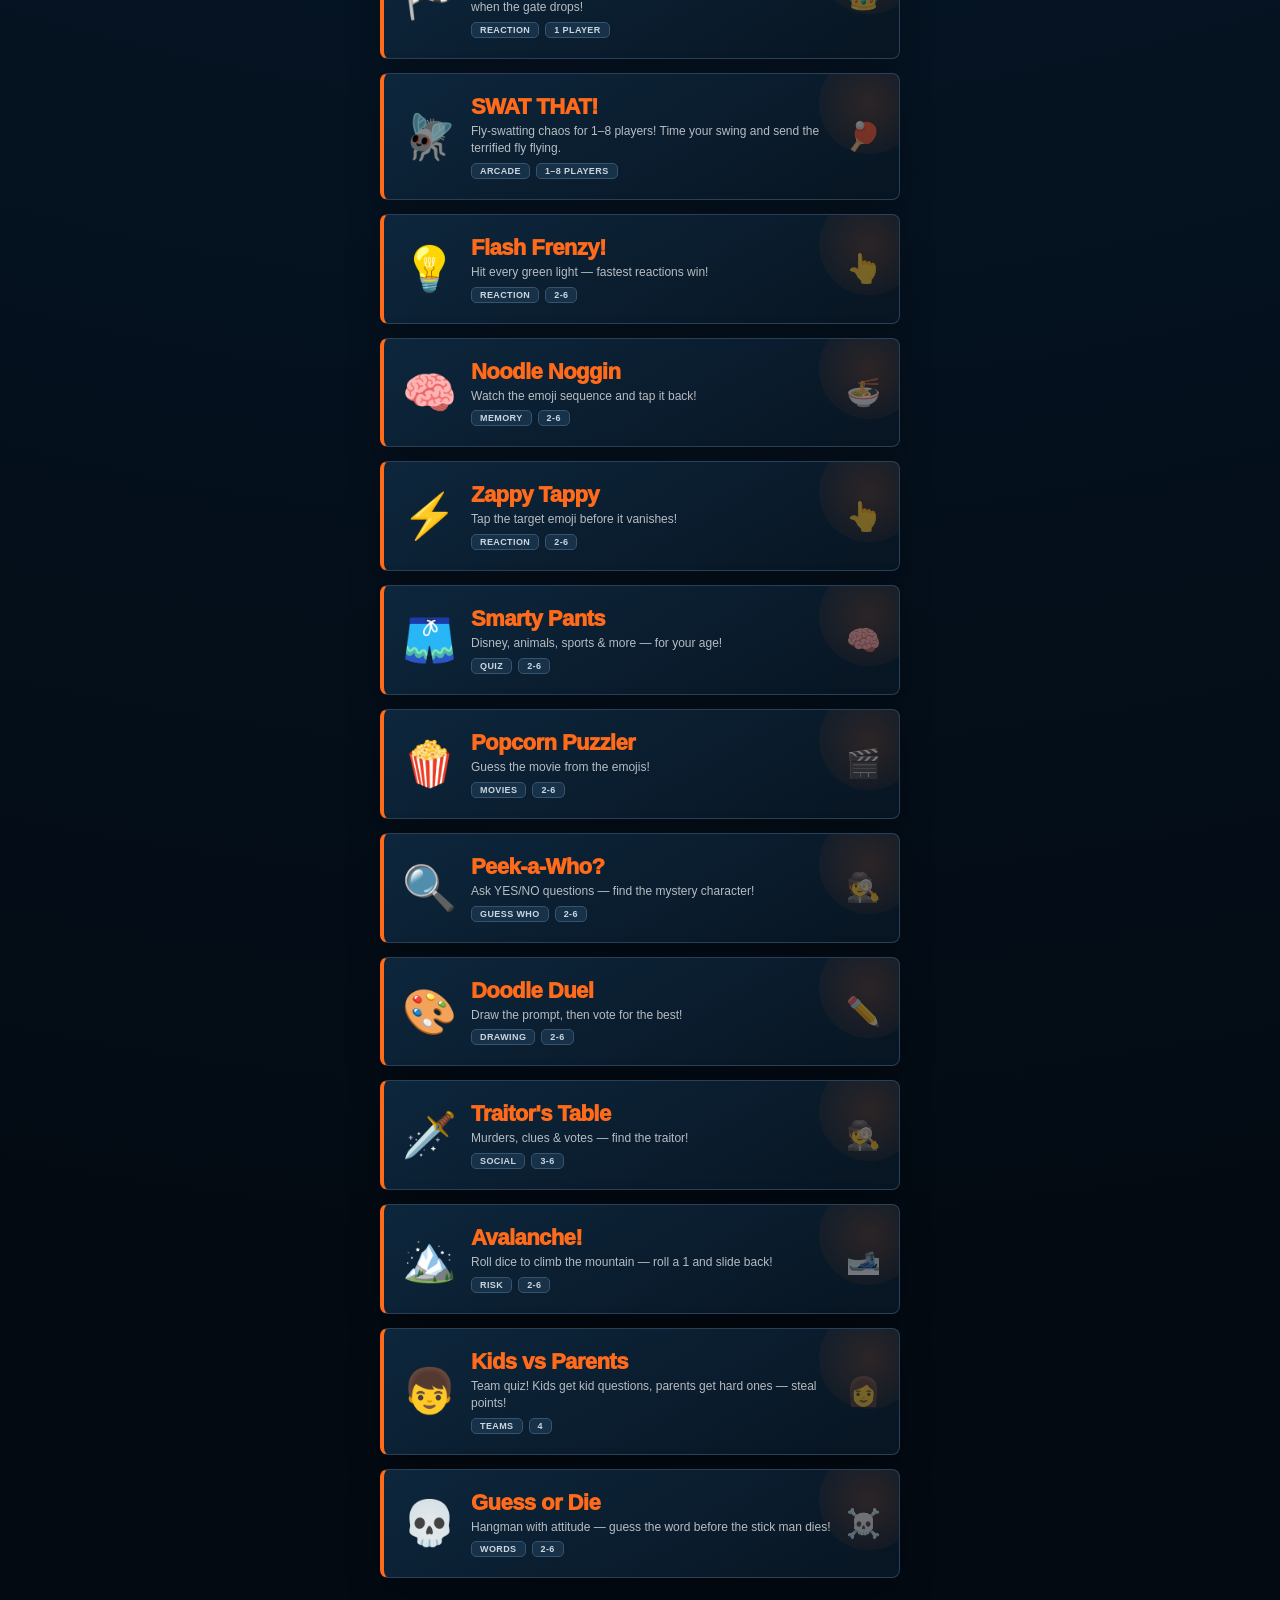
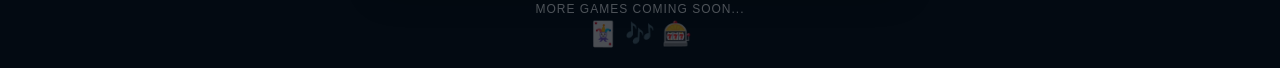
==== commit 9497c35e: "Add Fault Finder: Night Shift as a two-week factory mystery" ====
--- a/index.html
+++ b/index.html
@@ -173,8 +173,9 @@
 </style>
 <link rel="stylesheet" href="assets/spencer-theme.css?v=4.19">
 <script src="/version.js?v=4.21"></script>
-<script src="language-es.js?v=4.21-site-es-1"></script>
-<script src="language.js?v=4.21-site-es-1"></script>
+<script src="language-es.js?v=4.21-factory-1"></script>
+<script src="language.js?v=4.21-site-es-2"></script>
+<script src="fault-finder/event.js?v=1"></script>
 </head>
 <body class="sg-corporate">
 
@@ -3707,6 +3708,7 @@
                     React.createElement("button", { onClick: () => { reset(); onMenu(); }, style: { background: "none", border: "none", color: "rgba(255,255,255,.2)", cursor: "pointer", fontSize: 10, fontFamily: "'Fredoka'" } }, "\uD83C\uDFE0 Menu")))))));
 }
 const GAMES = [
+    { id: "faultfinder", name: "Fault Finder: Night Shift", desc: "Six machines down. Roam a 16-bit factory, investigate hidden faults and save the shift. A two-week special event!", icon: "fault-finder/icon.svg?v=1", emoji: "🔧", emoji2: "⚙️", color: "#A5E2B2", bg: "linear-gradient(135deg,#102a32,#355547)", tags: ["Limited • 2 weeks", "Solo", "16-bit"] },
     { id: "pitstop", name: "Pit Stop Sprint", desc: "Change all four tyres, beat the clock and climb the online leaderboard. Jump the green light or release early and get a 3-second penalty!", emoji: "🔧", emoji2: "🏎️", color: "#00DFBD", bg: "linear-gradient(135deg,#071916,#1c4636)", tags: ["Pit crew", "1 Player"] },
     { id: "dive", name: "Treasure Dive!", desc: "Party Mode: pirate shop, monster shields, ocean events and bonus awards!", emoji: "🌊", emoji2: "🤿", color: "#FFD700", bg: "linear-gradient(135deg,#0A4C6A,#063552)", tags: ["Luck", "2-6"] },
     { id: "speedway", name: "Speedway Slide", desc: "Solo time trials with your choice of laps, local Grand Prix racing, and Speedway Live online!", emoji: "🏍️", emoji2: "🔥", color: "#F59E0B", bg: "linear-gradient(135deg,#2b160b,#6b2f12)", tags: ["Racing", "1–8 Players"] },
@@ -3731,7 +3733,10 @@
 function MainMenu({ onSelectGame }) {
     const [marioMode, setMarioMode] = useState(() => { try { return window.SpencerLanguage.locale === "es"; } catch (_) { return false; } });
     useEffect(() => { const sync = () => setMarioMode(window.SpencerLanguage.locale === "es"); window.addEventListener("spencerlanguagechange", sync); return () => window.removeEventListener("spencerlanguagechange", sync); }, []);
-    const menuGames = marioMode ? GAMES.map(window.SpencerMarioLanguage.game) : GAMES;
+    const [factoryEventOpen, setFactoryEventOpen] = useState(() => !!window.FaultFinderEvent?.isOpen());
+    useEffect(() => { const sync = () => setFactoryEventOpen(!!window.FaultFinderEvent?.isOpen()); window.addEventListener("faultfindereventchange", sync); return () => window.removeEventListener("faultfindereventchange", sync); }, []);
+    const availableGames = GAMES.filter(game => game.id !== "faultfinder" || factoryEventOpen);
+    const menuGames = marioMode ? availableGames.map(window.SpencerMarioLanguage.game) : availableGames;
     const toggleMarioMode = () => { const next = !marioMode; setMarioMode(next); window.SpencerLanguage.setLocale(next ? "es" : "en"); };
     return (React.createElement("div", { className: "sg-main-menu", lang: marioMode ? "es" : "en", style: { minHeight: "100vh", background: marioMode ? "#AA151B" : "linear-gradient(135deg,#0f0c29,#302b63,#24243e)", padding: "20px 16px", fontFamily: "'Fredoka',sans-serif", color: "#fff", position: "relative", overflow: "hidden" } },
         marioMode && React.createElement("div", { "aria-hidden": true, style: { position: "fixed", inset: 0, background: "linear-gradient(to bottom,#AA151B 0%,#AA151B 25%,#F1BF00 25%,#F1BF00 75%,#AA151B 75%,#AA151B 100%)", pointerEvents: "none" } }),
@@ -3775,7 +3780,7 @@
     const [playerCount, setPlayerCount] = useState(4);
     const [players, setPlayers] = useState(ALL_AVATARS.slice(0, 4).map(p => (Object.assign(Object.assign({}, p), { score: 0 }))));
     const goMenu = () => setScreen("menu");
-    const selectGame = id => setScreen(id === "pitstop" ? "pitstop" : id === "kvp" ? "kvp" : id === "rallycrossx" ? "rallycrossx" : id === "tanks" ? "tanks" : id === "trackfield" ? "trackfield" : id === "supercross" ? "supercross" : id === "speedway" ? "speedway" : id === "holeshot" ? "holeshot" : id === "flash" ? "flash" : id === "swatthat" ? "swatthat" : `setup-${id}`);
+    const selectGame = id => setScreen(id === "faultfinder" ? "faultfinder" : id === "pitstop" ? "pitstop" : id === "kvp" ? "kvp" : id === "rallycrossx" ? "rallycrossx" : id === "tanks" ? "tanks" : id === "trackfield" ? "trackfield" : id === "supercross" ? "supercross" : id === "speedway" ? "speedway" : id === "holeshot" ? "holeshot" : id === "flash" ? "flash" : id === "swatthat" ? "swatthat" : `setup-${id}`);
     return (React.createElement(React.Fragment, null,
         React.createElement("style", null, STYLES),
         screen === "menu" && React.createElement(MainMenu, { onSelectGame: selectGame }),
@@ -3820,6 +3825,7 @@
             React.createElement("div", { style: { maxWidth: 520, margin: "0 auto" } },
                 React.createElement(SmartyPantsSetup, { players: players, setPlayers: setPlayers, playerCount: playerCount, setPlayerCount: setPlayerCount, onStart: () => setScreen("god"), onBack: goMenu, title: "\uD83D\uDC80 Guess or Die \u2620\uFE0F", color: "#FFD740" })))),
         screen === "god" && React.createElement(GuessOrDie, { players: players, onMenu: goMenu }),
+        screen === "faultfinder" && React.createElement("iframe", { src: "fault-finder/index.html?v=1", title: "Fault Finder: Night Shift", style: { width: "100%", height: "100dvh", border: 0, display: "block", background: "#102a32" } }),
         screen === "pitstop" && React.createElement("div", { style: { minHeight: "100dvh", background: "#071916", position: "relative" } },
             React.createElement("iframe", { src: "pit-stop/index.html?v=1", title: "Pit Stop Sprint", style: { width: "100%", height: "100dvh", border: 0, display: "block", background: "#071916" } })),
         screen === "swatthat" && React.createElement("div", { style: { minHeight: "100dvh", background: "#85d9fb", position: "relative", zIndex: 99997 } },
@@ -4104,6 +4110,7 @@
 })();
 </script>
 
+<style>body:has(iframe[title="Fault Finder: Night Shift"]) #bb-help-button,body:has(iframe[title="Fault Finder: Night Shift"]) #bb-home-button{display:none!important}</style>
 </body>
 </html>
 
